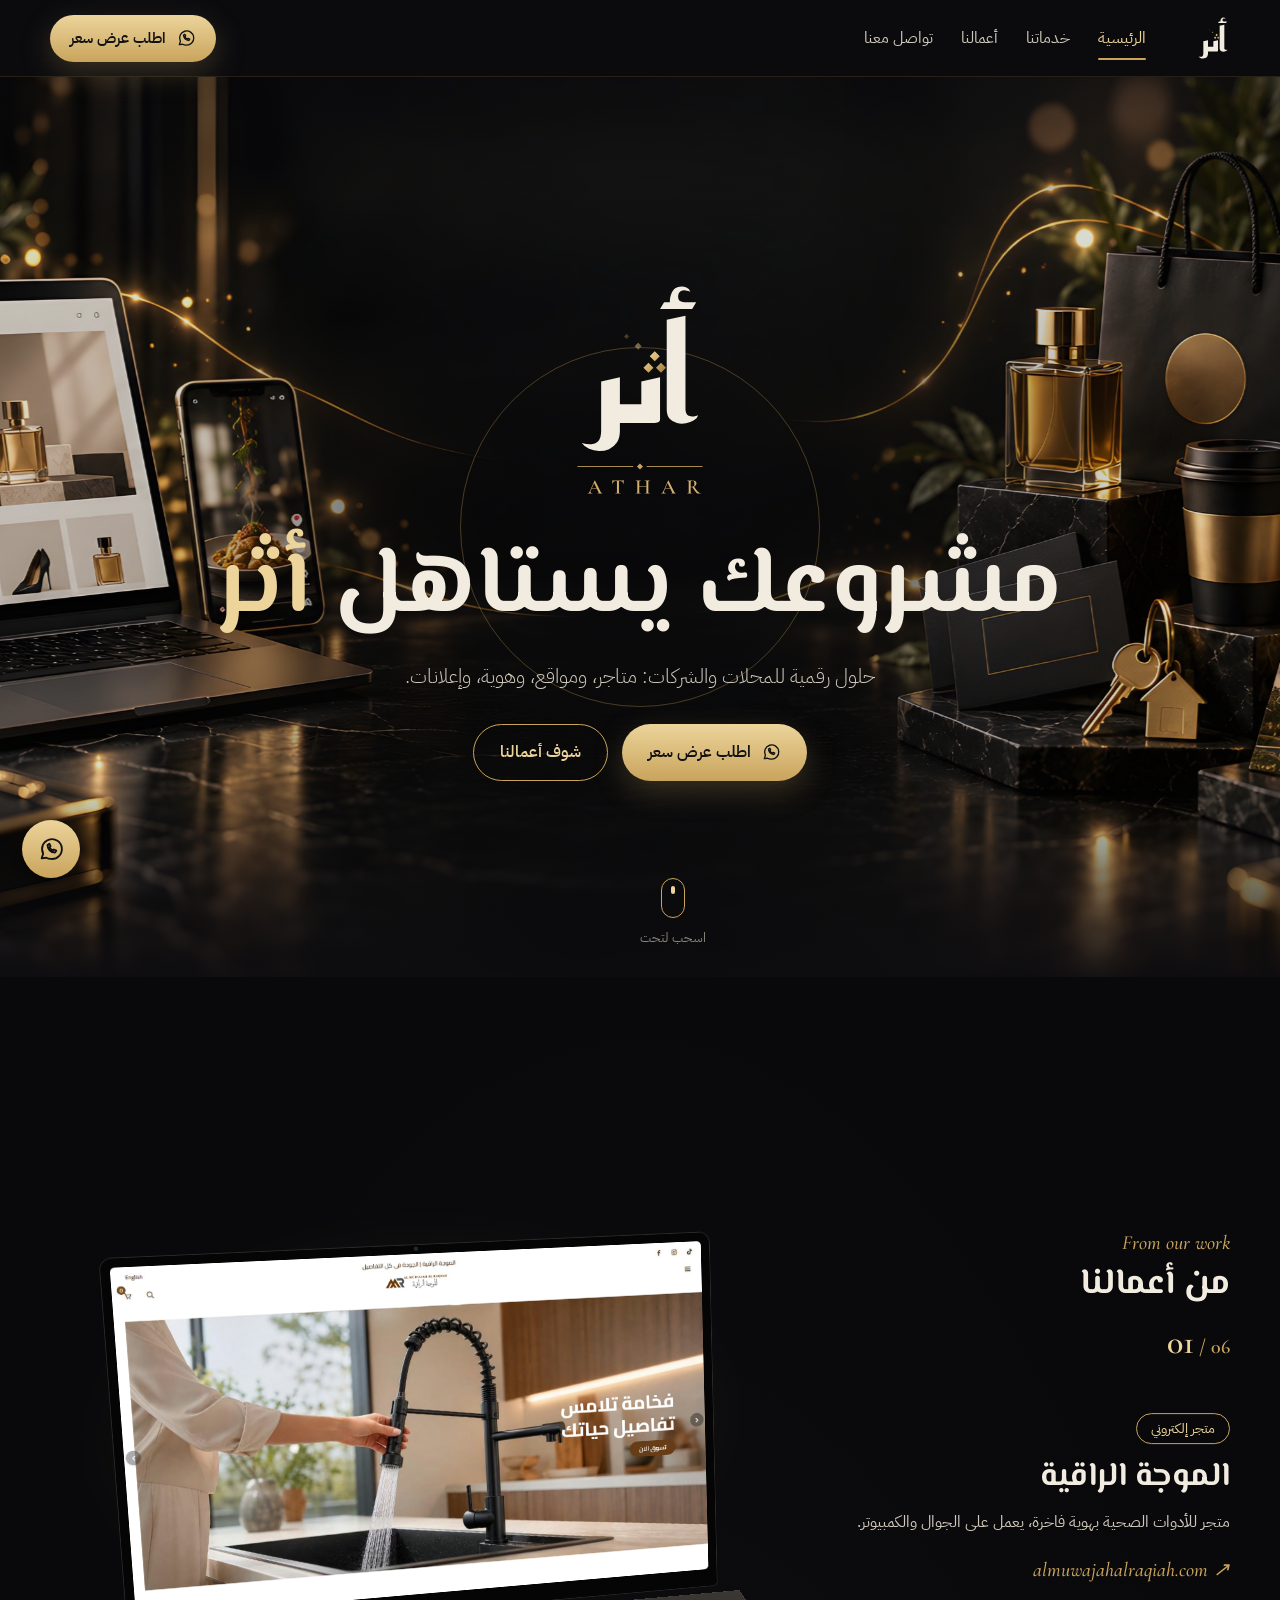
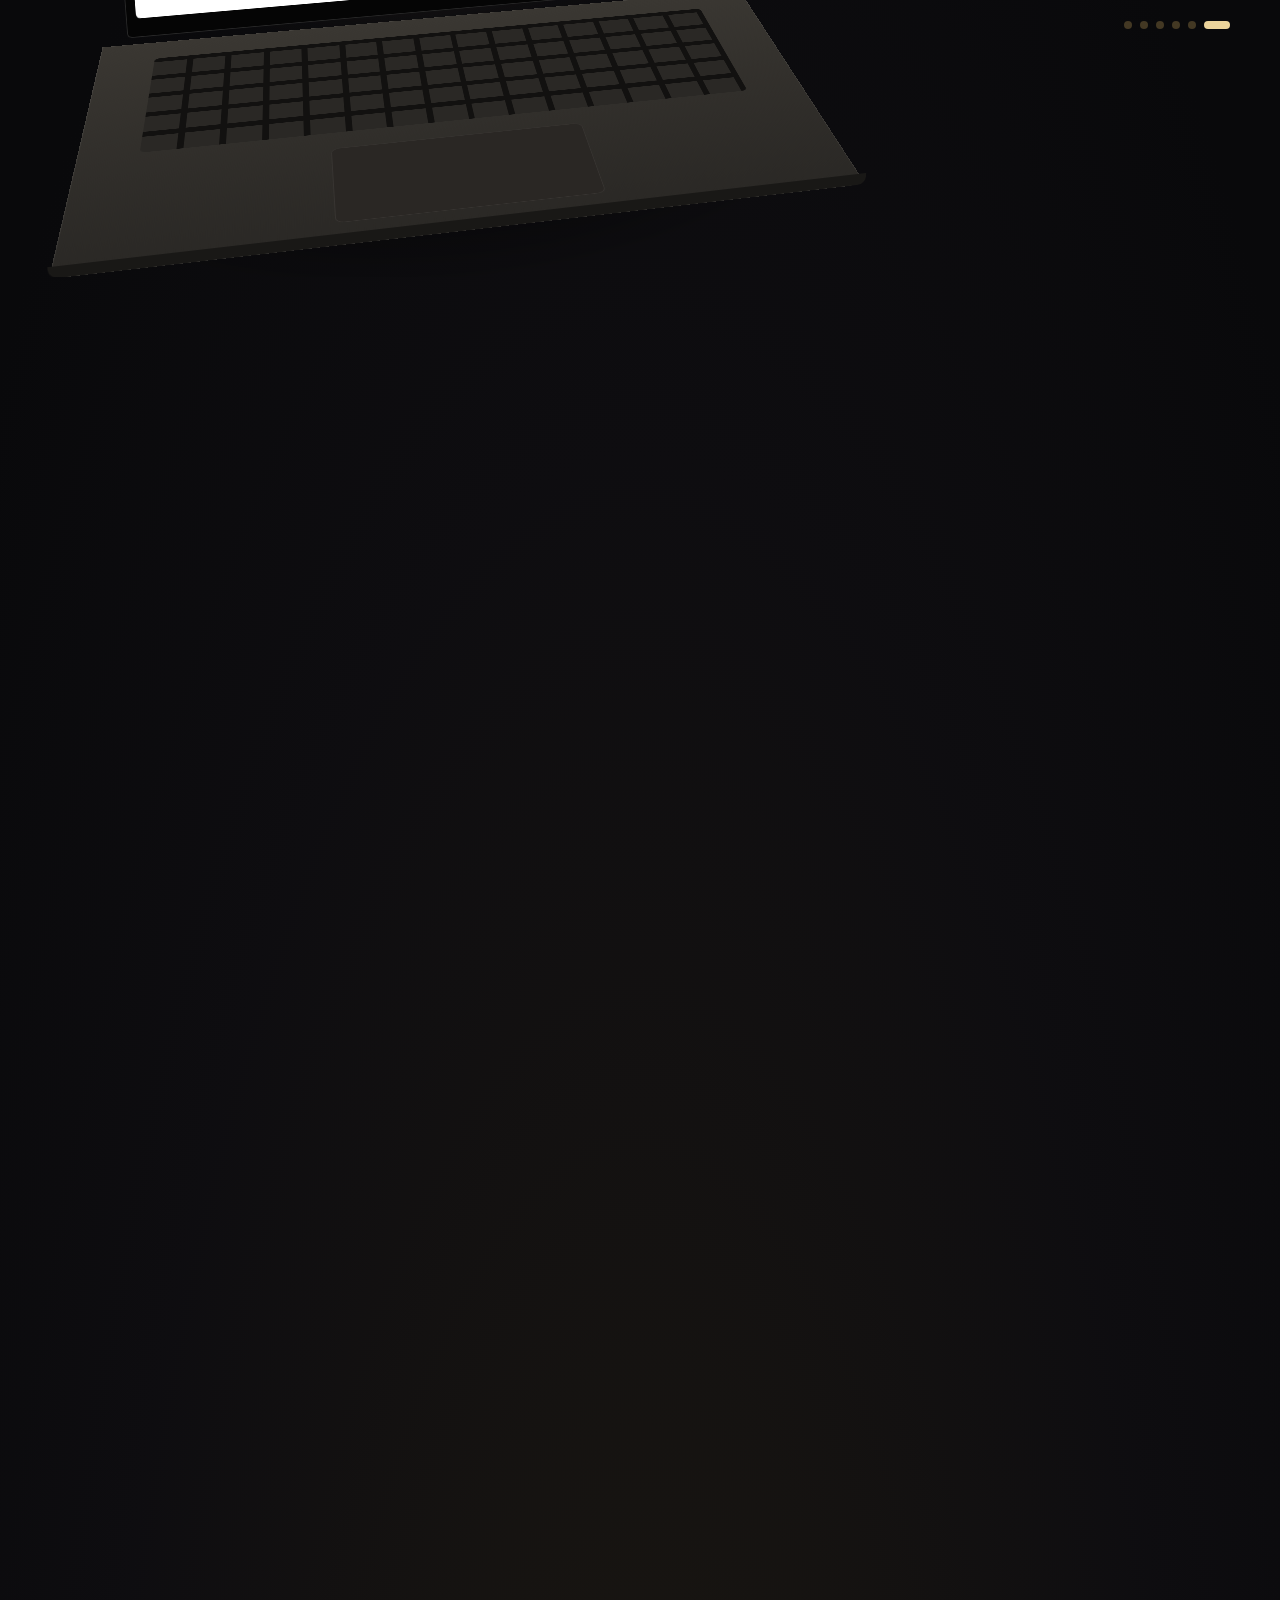
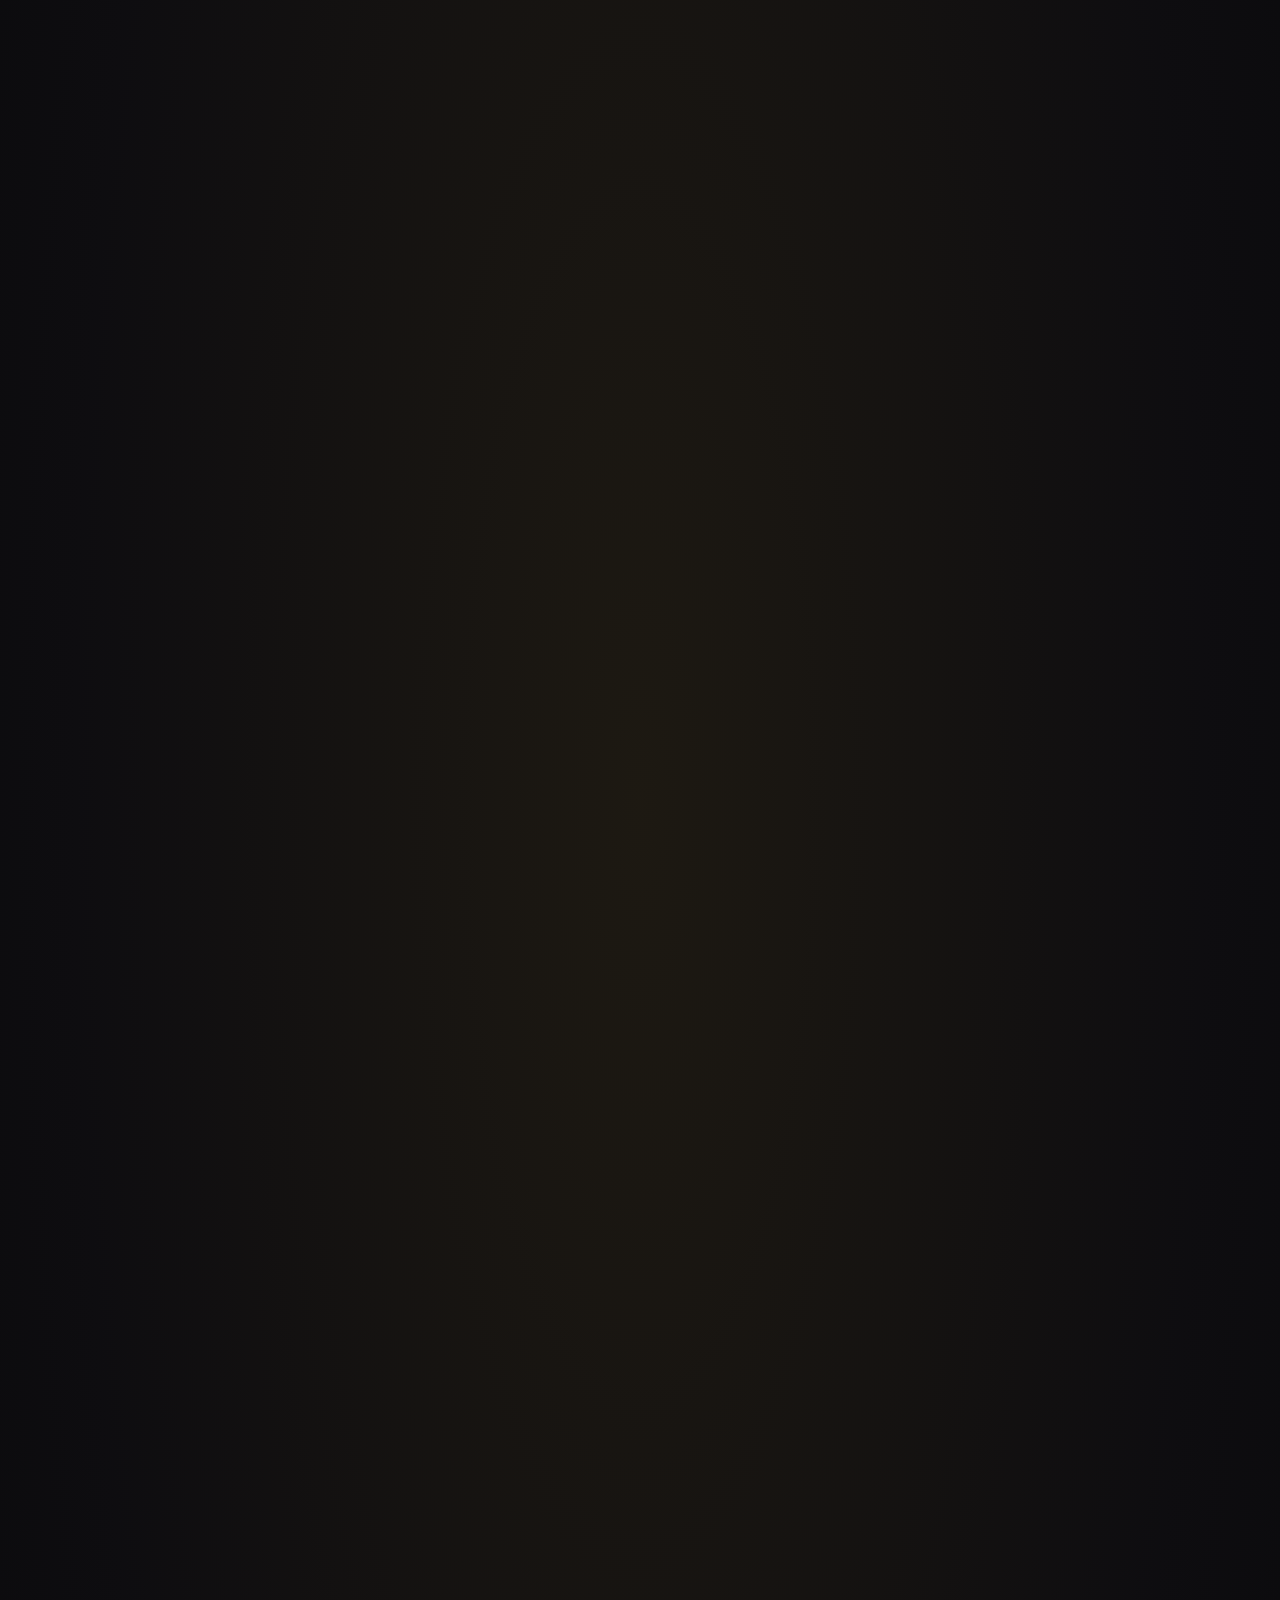
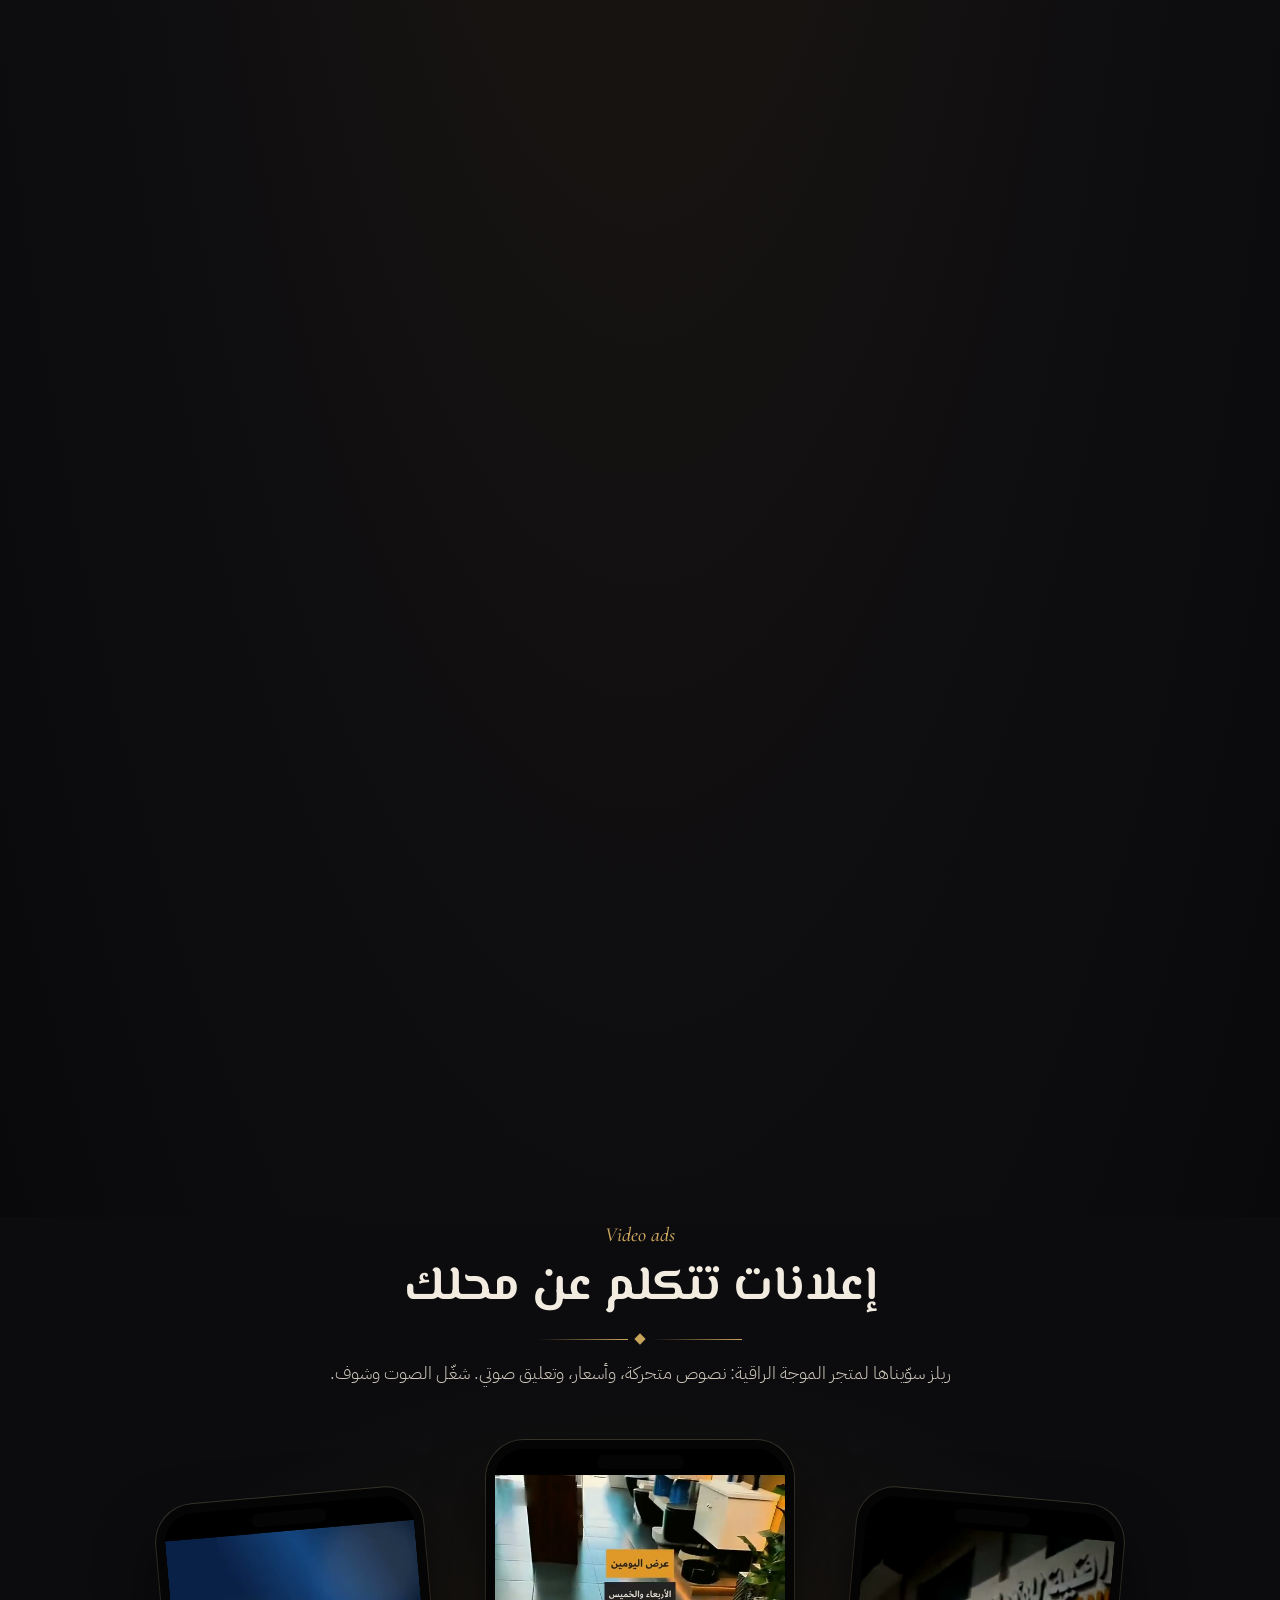
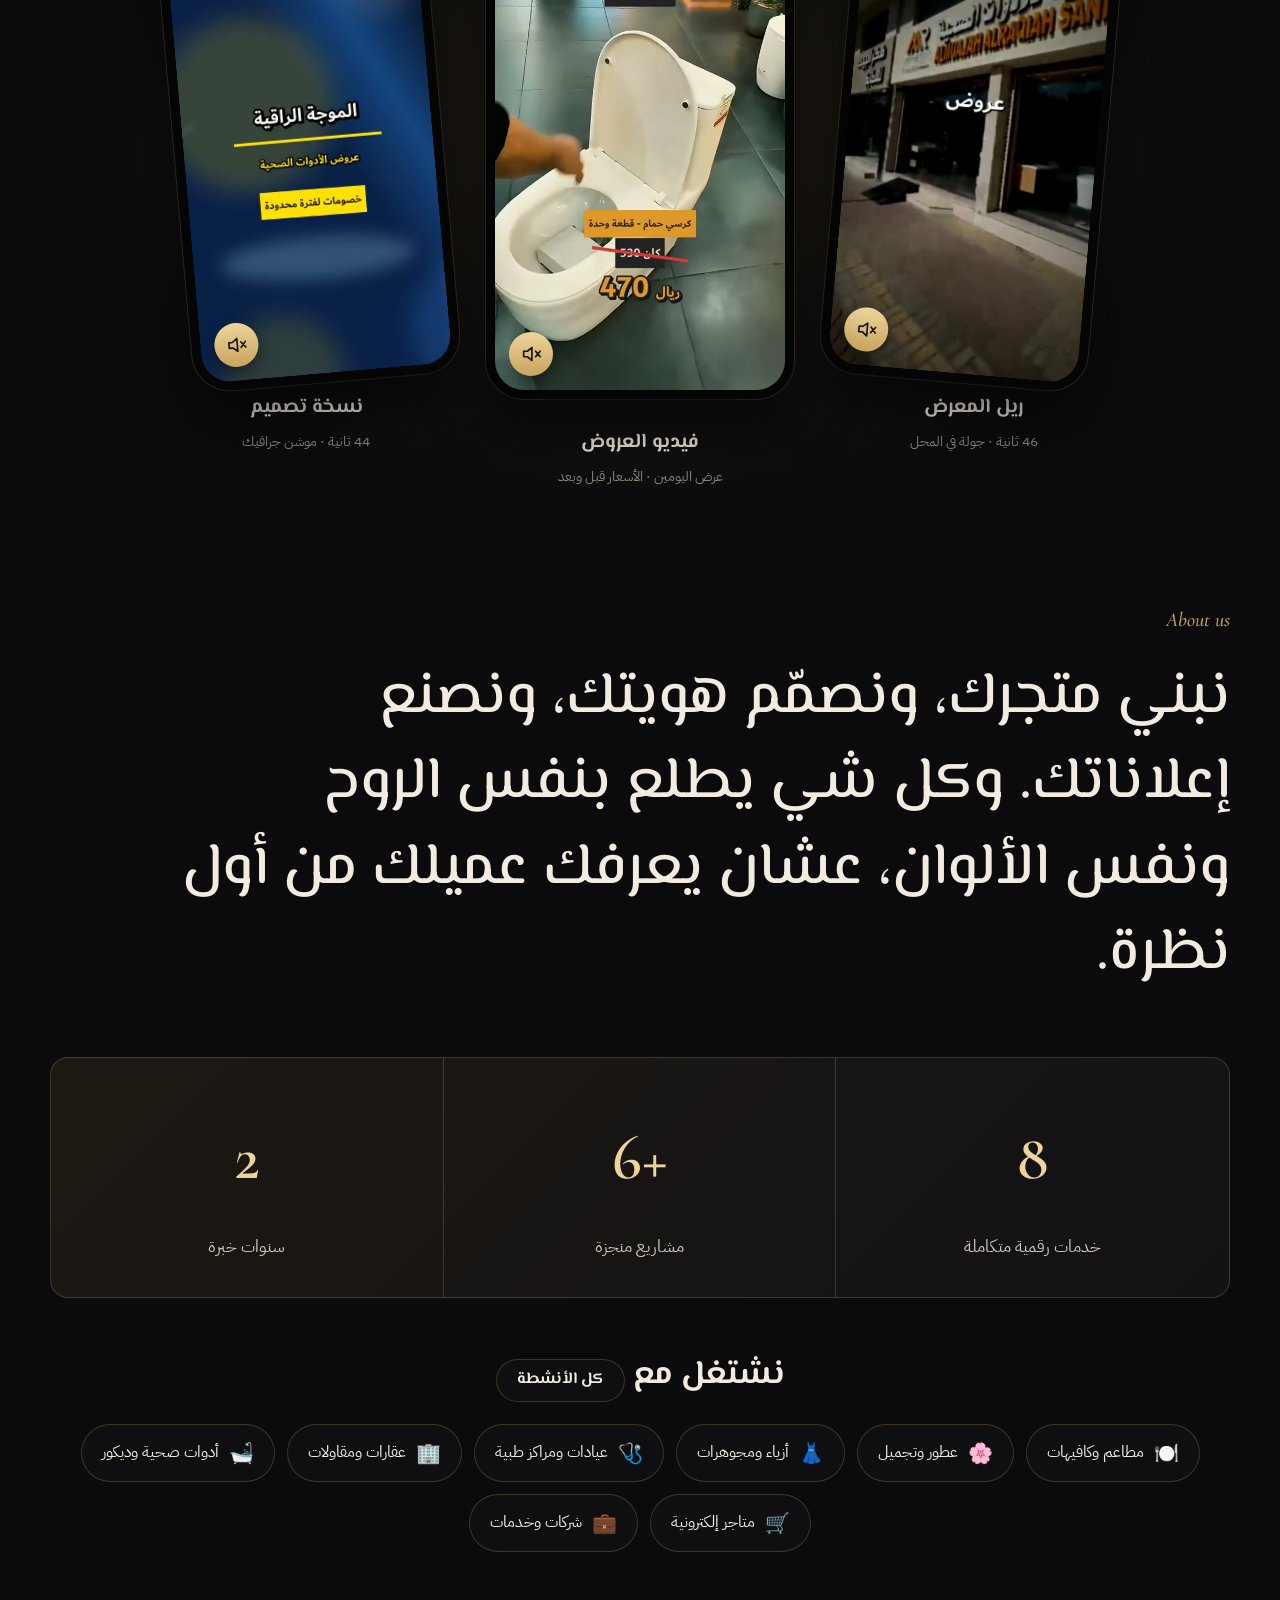
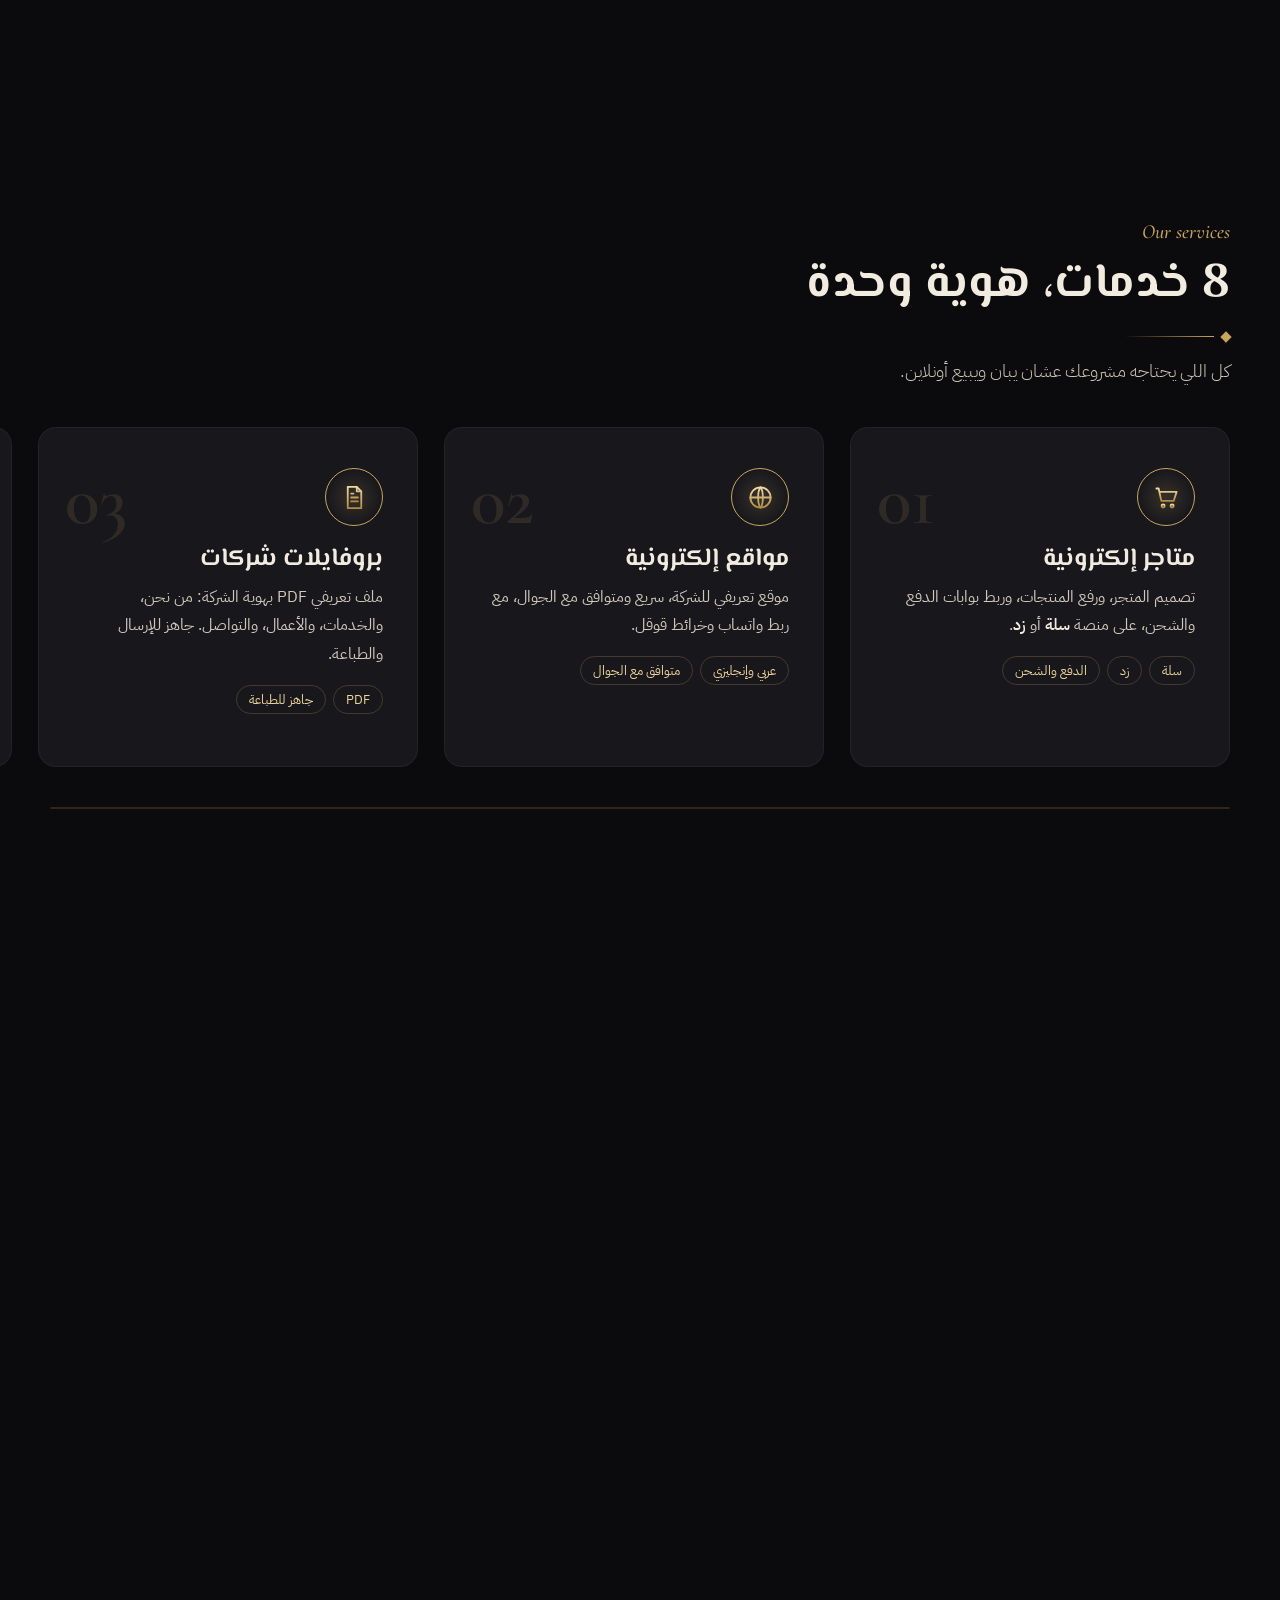
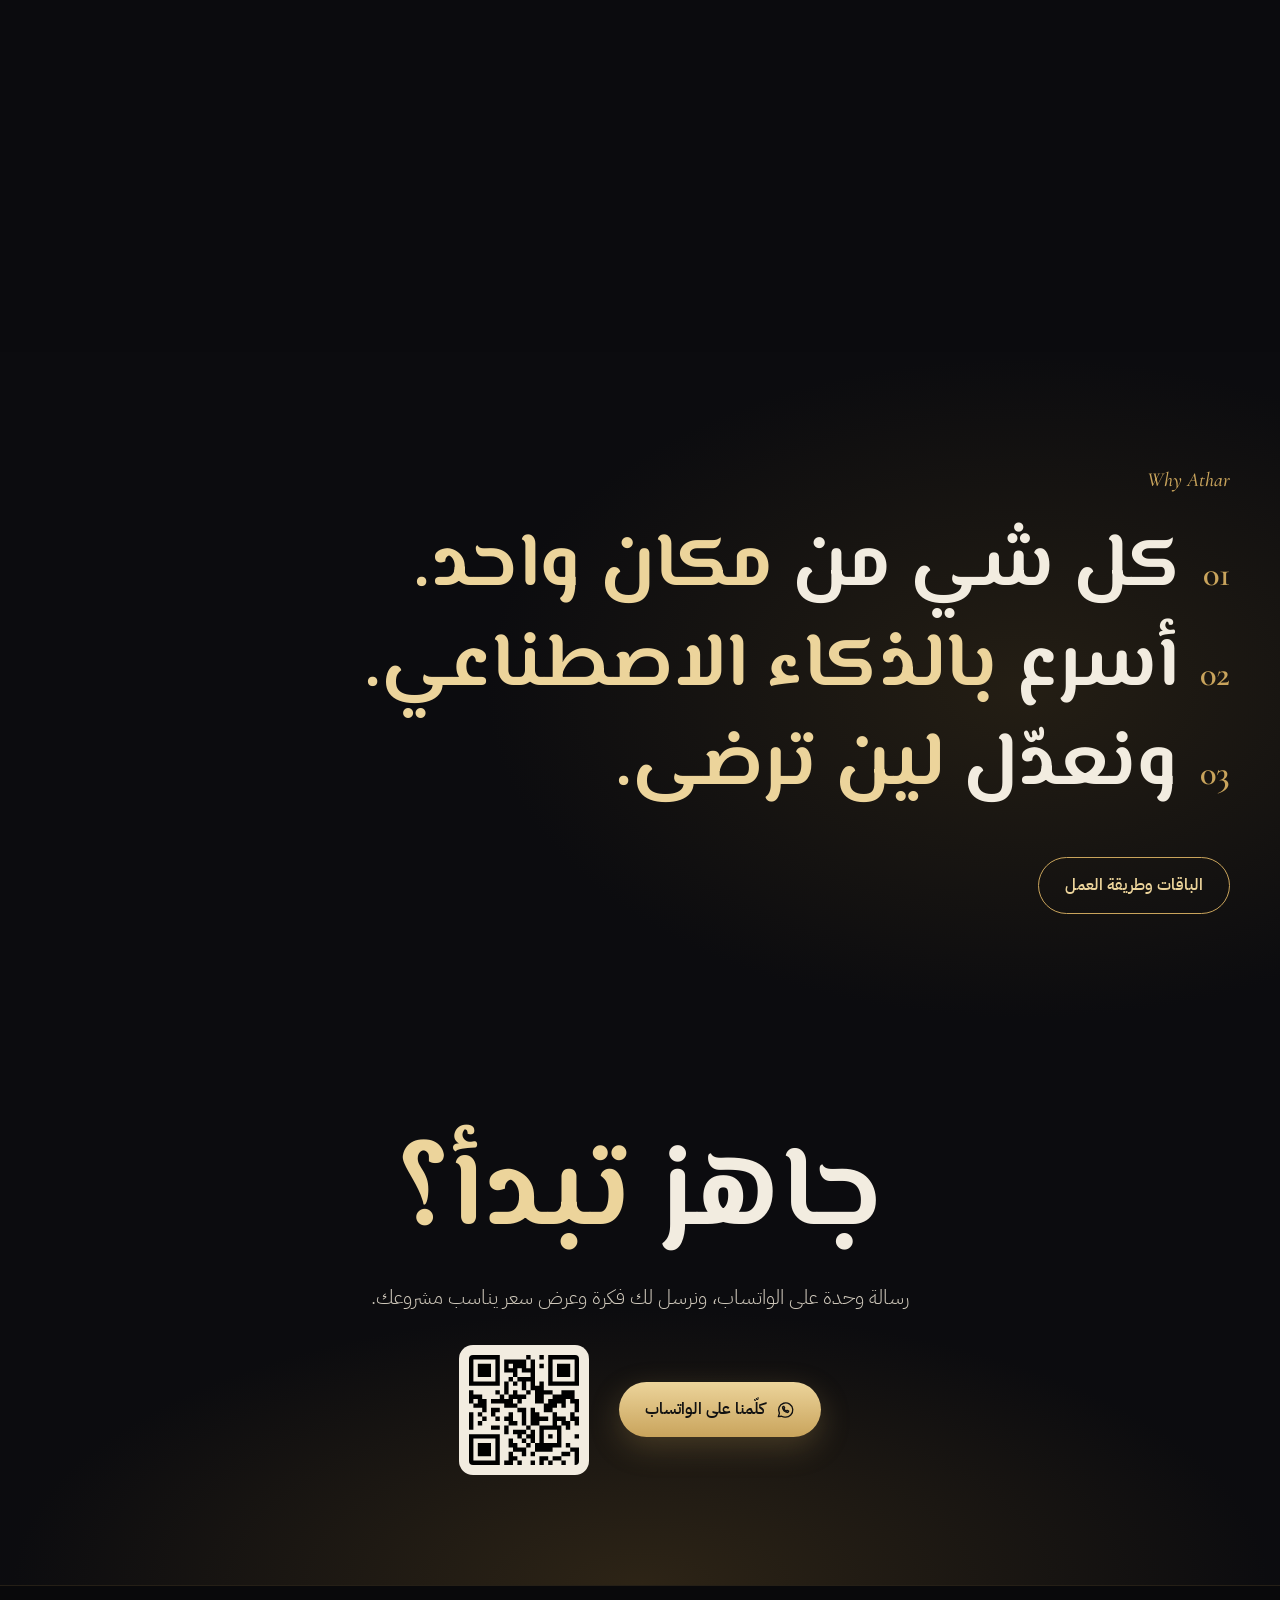
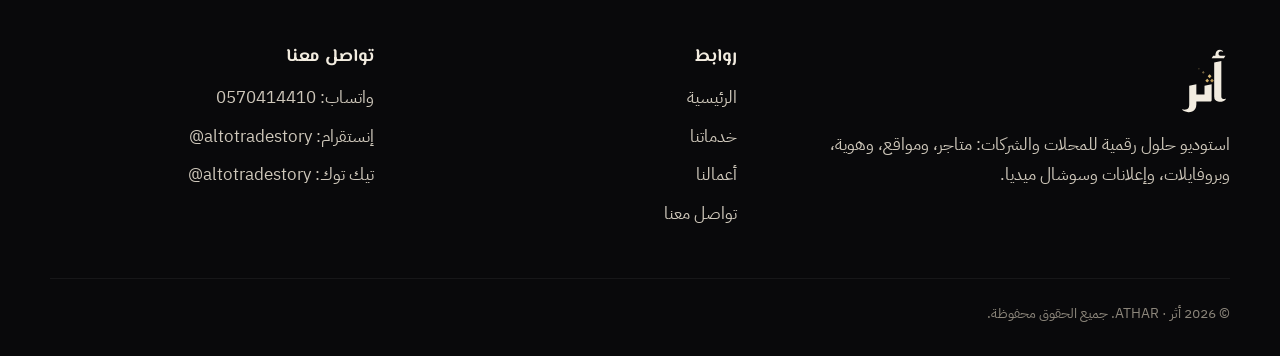
==== index.html @ 55452f3d "Own AI background for every page, multi-industry hero, 'we work with every business' section Co-Auth" ====
<!doctype html>
<html lang="ar" dir="rtl">
<head>
<meta charset="utf-8">
<meta name="viewport" content="width=device-width, initial-scale=1">
<title>أثر · حلول رقمية للمحلات والشركات</title>
<meta name="description" content="متاجر إلكترونية على سلة وزد، ومواقع، وهوية وبروفايلات، وإعلانات وسوشال ميديا. مشروعك يستاهل أثر.">
<meta property="og:title" content="أثر · حلول رقمية للمحلات والشركات">
<meta property="og:description" content="متاجر إلكترونية على سلة وزد، ومواقع، وهوية وبروفايلات، وإعلانات وسوشال ميديا. مشروعك يستاهل أثر.">
<meta property="og:image" content="img/brand/athar-icon.png">
<link rel="icon" href="img/brand/athar-icon.png">
<link rel="stylesheet" href="style.css?v=8">
<link rel="stylesheet" href="home.css?v=8">
</head>
<body class="home">
<svg class="defs" aria-hidden="true"><defs><linearGradient id="g" x1="0" y1="0" x2="0" y2="1"><stop offset="0" stop-color="#f0dba6"/><stop offset="1" stop-color="#b08c45"/></linearGradient></defs></svg>
<header class="top" id="top">
  <div class="wrap">
    <a class="brand" href="index.html" aria-label="أثر"><img src="img/brand/athar-mark-gold.svg" alt="أثر"></a>
    <nav class="nav"><a href="index.html" class="on">الرئيسية</a><a href="services.html">خدماتنا</a><a href="work.html">أعمالنا</a><a href="contact.html">تواصل معنا</a></nav>
    <a class="btn btn-gold" href="https://wa.me/966570414410" target="_blank" rel="noopener"><svg class="" viewBox="0 0 24 24" fill="none" stroke="#111" stroke-width="1.6" stroke-linecap="round" stroke-linejoin="round"><path d="M4 20l1.3-4A8.5 8.5 0 1112 20.5a8.4 8.4 0 01-4.1-1z"/><path d="M9 8.5c0 3.5 2.6 6.5 6.5 6.5l1-1.6-2-1-1 .8c-1.2-.5-2.2-1.5-2.7-2.7l.8-1-1-2z"/></svg>اطلب عرض سعر</a>
    <button class="burger" aria-label="القائمة" onclick="document.getElementById('top').classList.toggle('open')">
      <svg viewBox="0 0 24 24" fill="none" stroke="currentColor" stroke-width="2" stroke-linecap="round"><path d="M4 7h16M4 12h16M4 17h16"/></svg></button>
  </div>
</header>
<main>

<div class="progress" id="progress"></div>

<section class="slide intro">
  <div class="bgimg" role="img" aria-label="متجر إلكتروني، وإعلان على الجوال، وهوية بصرية، وبروفايل، وتصوير"></div>
  <div class="rings"><i></i><i></i><i></i></div>
  <div class="wrap">
    <img class="logo" src="img/brand/athar-logo-gold.svg" alt="أثر · ATHAR">
    <h1><span class="w" style="animation-delay:0.90s">مشروعك</span> <span class="w" style="animation-delay:1.02s">يستاهل</span> <span class="w gold" style="animation-delay:1.35s">أثر</span></h1>
    <p>حلول رقمية للمحلات والشركات: متاجر، ومواقع، وهوية، وإعلانات.</p>
    <div class="cta"><a class="btn btn-gold" href="https://wa.me/966570414410" target="_blank" rel="noopener"><svg class="" viewBox="0 0 24 24" fill="none" stroke="#111" stroke-width="1.6" stroke-linecap="round" stroke-linejoin="round"><path d="M4 20l1.3-4A8.5 8.5 0 1112 20.5a8.4 8.4 0 01-4.1-1z"/><path d="M9 8.5c0 3.5 2.6 6.5 6.5 6.5l1-1.6-2-1-1 .8c-1.2-.5-2.2-1.5-2.7-2.7l.8-1-1-2z"/></svg>اطلب عرض سعر</a>
      <a class="btn btn-line" href="#l3">شوف أعمالنا</a></div>
  </div>
  <div class="scroll-hint"><i></i>اسحب لتحت</div>
</section>

<section class="l3" id="l3" style="height:560vh">
  <div class="pin">
    <div class="stage3">
      <div class="rig">
        <div class="shadow3"></div>
        <div class="base3"><div class="keys"></div><div class="pad"></div><div class="lip"></div></div>
        <div class="lid">
          <div class="glow3"></div>
          <div class="face front"><div class="glass">
            <div class="os">
              <img class="os-site" src="img/athar_site.jpg" alt="موقع أثر">
              <div class="os-scan"></div>
            </div>
            <div class="shot"><img src="img/d_mawja.jpg" alt=""></div><div class="shot"><img src="img/d_goldenhouse.jpg" alt=""></div><div class="shot"><img src="img/d_goldenhome.jpg?v=8" alt=""></div><div class="shot"><img src="img/d_norsin.jpg?v=8" alt=""></div><div class="shot"><div class="scr pdfv"><div class="pdfbar"><span></span>NORSIN_Profile.pdf</div><img src="img/norsin_p0.jpg" alt=""></div></div><div class="shot"><div class="scr ig"><div class="ig-top"><b>Instagram</b><i></i></div><div class="ig-prof"><div class="ig-av"><span>أثر</span></div><div class="ig-info"><b>your.brand</b><span>128 منشور · ‎18.5K متابع</span></div></div><div class="ig-grid"><img src="img/social/post1.jpg" alt=""><img src="img/social/post2.jpg" alt=""><img src="img/social/post3.jpg" alt=""><img src="img/social/post4.jpg" alt=""><img src="img/social/post5.jpg" alt=""><img src="img/social/post6.jpg" alt=""></div></div></div>
          </div><span class="cam"></span></div>
          <div class="face back"><img src="img/brand/athar-mark-gold.svg" alt=""></div>
        </div>
      </div>
    </div>
    <div class="caps">
      <div class="cap3"><h2>كل مشروع يبدأ <span class="gold">بشاشة</span></h2><p>اسحب، وخلنا نفتح لك شغلنا.</p></div>
      <div class="cap3"><h2>متاجر، ومواقع، <span class="gold">وهوية</span></h2><p>مصمّمة عشان تبيع، وتشتغل على الجوال والكمبيوتر.</p></div>
    </div>
    <div class="side">
      <div class="side-head"><span class="lab">From our work</span><h2>من أعمالنا</h2><div class="count"><b id="sn">01</b> / 06</div></div>
      <div class="texts"><div class="t"><span class="pk">متجر إلكتروني</span><h3>الموجة الراقية</h3><p>متجر للأدوات الصحية بهوية فاخرة، يعمل على الجوال والكمبيوتر.</p><a class="purl" href="https://almuwajahalraqiah.com/" target="_blank" rel="noopener">almuwajahalraqiah.com ↗</a></div><div class="t"><span class="pk">متجر إلكتروني</span><h3>البيت الذهبي</h3><p>خلاطات ومغاسل وأدوات صحية من أشهر الماركات، مع الدفع بالتقسيط.</p><a class="purl" href="https://goldenhouseco.com/" target="_blank" rel="noopener">goldenhouseco.com ↗</a></div><div class="t"><span class="pk">متجر إلكتروني</span><h3>جولدن هوم</h3><p>متجر للسخانات والأدوات الصحية، مع أقسام وماركات واضحة.</p><a class="purl" href="https://goldenhomeco.com/ar" target="_blank" rel="noopener">goldenhomeco.com ↗</a></div><div class="t"><span class="pk">موقع إلكتروني</span><h3>نورسين</h3><p>موقع تعريفي للشركة بهوية فاخرة، بالعربي والإنجليزي.</p><a class="purl" href="https://norsin.sa" target="_blank" rel="noopener">norsin.sa ↗</a></div><div class="t"><span class="pk">بروفايل شركة</span><h3>بروفايل نورسين</h3><p>بروفايل من 11 صفحة: من نحن، والرؤية، والعلامات التجارية، والهيكل التنظيمي.</p></div><div class="t"><span class="pk">سوشال ميديا</span><h3>إعلانات وريلز</h3><p>ريلز إعلانية لتيك توك وإنستقرام وسناب، بهوية المتجر وأسعار وعروض واضحة.</p></div></div>
      <div class="pdots"><i></i><i></i><i></i><i></i><i></i><i></i></div>
    </div>
  </div>
</section>

<section class="vids" id="videos"><div class="wrap">
  <div class="hd center rv"><span class="lab">Video ads</span><h2>إعلانات تتكلم عن محلك</h2><div class="rule"><i></i><em></em><i></i></div><p>ريلز سوّيناها لمتجر الموجة الراقية: نصوص متحركة، وأسعار، وتعليق صوتي. شغّل الصوت وشوف.</p></div>
  <div class="reels"><figure class="reelph rv"><div class="vphone"><video src="video/reel2.mp4" poster="video/reel2.jpg?v=8" muted loop playsinline preload="none"></video><button class="snd" aria-label="شغّل الصوت"><svg viewBox="0 0 24 24" fill="none" stroke="currentColor" stroke-width="1.8" stroke-linecap="round" stroke-linejoin="round"><path d="M4 9v6h4l5 4V5L8 9z"/><path class="on" d="M16 9a4 4 0 010 6M18.5 6.5a8 8 0 010 11"/><path class="off" d="M17 9l5 6M22 9l-5 6"/></svg></button></div><figcaption><b>ريل المعرض</b><span>46 ثانية · جولة في المحل</span></figcaption></figure><figure class="reelph rv"><div class="vphone"><video src="video/reel1.mp4" poster="video/reel1.jpg?v=8" muted loop playsinline preload="none"></video><button class="snd" aria-label="شغّل الصوت"><svg viewBox="0 0 24 24" fill="none" stroke="currentColor" stroke-width="1.8" stroke-linecap="round" stroke-linejoin="round"><path d="M4 9v6h4l5 4V5L8 9z"/><path class="on" d="M16 9a4 4 0 010 6M18.5 6.5a8 8 0 010 11"/><path class="off" d="M17 9l5 6M22 9l-5 6"/></svg></button></div><figcaption><b>فيديو العروض</b><span>عرض اليومين · الأسعار قبل وبعد</span></figcaption></figure><figure class="reelph rv"><div class="vphone"><video src="video/reel3.mp4" poster="video/reel3.jpg?v=8" muted loop playsinline preload="none"></video><button class="snd" aria-label="شغّل الصوت"><svg viewBox="0 0 24 24" fill="none" stroke="currentColor" stroke-width="1.8" stroke-linecap="round" stroke-linejoin="round"><path d="M4 9v6h4l5 4V5L8 9z"/><path class="on" d="M16 9a4 4 0 010 6M18.5 6.5a8 8 0 010 11"/><path class="off" d="M17 9l5 6M22 9l-5 6"/></svg></button></div><figcaption><b>نسخة تصميم</b><span>44 ثانية · موشن جرافيك</span></figcaption></figure></div>
</div></section>

<section class="slide manifesto" id="manifesto"><div class="wrap">
  <span class="lab">About us</span>
  <p class="text"><span class="">نبني</span> <span class="g">متجرك،</span> <span class="">ونصمّم</span> <span class="g">هويتك،</span> <span class="">ونصنع</span> <span class="g">إعلاناتك.</span> <span class="">وكل</span> <span class="">شي</span> <span class="">يطلع</span> <span class="">بنفس</span> <span class="">الروح</span> <span class="">ونفس</span> <span class="">الألوان،</span> <span class="">عشان</span> <span class="">يعرفك</span> <span class="">عميلك</span> <span class="">من</span> <span class="">أول</span> <span class="g">نظرة.</span></p>
  <div class="stats rv"><div><div class="v">8</div><span>خدمات رقمية متكاملة</span></div>
    <div><div class="v">+6</div><span>مشاريع منجزة</span></div><div><div class="v">2</div><span>سنوات خبرة</span></div></div>
  <div class="inds rv"><h3>نشتغل مع <span class="gold">كل الأنشطة</span></h3>
    <div><span><i>🍽️</i>مطاعم وكافيهات</span><span><i>🌸</i>عطور وتجميل</span><span><i>👗</i>أزياء ومجوهرات</span><span><i>🩺</i>عيادات ومراكز طبية</span><span><i>🏢</i>عقارات ومقاولات</span><span><i>🛁</i>أدوات صحية وديكور</span><span><i>🛒</i>متاجر إلكترونية</span><span><i>💼</i>شركات وخدمات</span></div></div>
</div></section>

<section class="hs" id="services" style="height:210vh">
  <div class="pin">
    <div class="wrap"><div class="hd rv"><span class="lab">Our services</span><h2>8 خدمات، هوية وحدة</h2><div class="rule"><em></em><i></i></div><p>كل اللي يحتاجه مشروعك عشان يبان ويبيع أونلاين.</p></div></div>
    <div class="track2"><a class="svc rv" href="services.html"><span class="num">01</span><div class="ic"><svg class="" viewBox="0 0 24 24" fill="none" stroke="url(#g)" stroke-width="1.6" stroke-linecap="round" stroke-linejoin="round"><path d="M3 4h2l2.4 11h11L21 7H6.2"/><circle cx="9" cy="19.5" r="1.4"/><circle cx="17" cy="19.5" r="1.4"/></svg></div><h3>متاجر إلكترونية</h3><p>تصميم المتجر، ورفع المنتجات، وربط بوابات الدفع والشحن، على منصة <b>سلة</b> أو <b>زد</b>.</p><div class="tags"><span>سلة</span><span>زد</span><span>الدفع والشحن</span></div></a><a class="svc rv" href="services.html"><span class="num">02</span><div class="ic"><svg class="" viewBox="0 0 24 24" fill="none" stroke="url(#g)" stroke-width="1.6" stroke-linecap="round" stroke-linejoin="round"><circle cx="12" cy="12" r="9"/><path d="M3 12h18M12 3c2.8 3 2.8 15 0 18M12 3c-2.8 3-2.8 15 0 18"/></svg></div><h3>مواقع إلكترونية</h3><p>موقع تعريفي للشركة، سريع ومتوافق مع الجوال، مع ربط واتساب وخرائط قوقل.</p><div class="tags"><span>عربي وإنجليزي</span><span>متوافق مع الجوال</span></div></a><a class="svc rv" href="services.html"><span class="num">03</span><div class="ic"><svg class="" viewBox="0 0 24 24" fill="none" stroke="url(#g)" stroke-width="1.6" stroke-linecap="round" stroke-linejoin="round"><path d="M6 2.5h8l4 4v15H6z"/><path d="M14 2.5v4h4M9 12h6M9 15.5h6M9 8.5h2"/></svg></div><h3>بروفايلات شركات</h3><p>ملف تعريفي PDF بهوية الشركة: من نحن، والخدمات، والأعمال، والتواصل. جاهز للإرسال والطباعة.</p><div class="tags"><span>PDF</span><span>جاهز للطباعة</span></div></a><a class="svc rv" href="services.html"><span class="num">04</span><div class="ic"><svg class="" viewBox="0 0 24 24" fill="none" stroke="url(#g)" stroke-width="1.6" stroke-linecap="round" stroke-linejoin="round"><path d="M12 3l6 7-6 11-6-11z"/><path d="M12 3v8"/><circle cx="12" cy="12.5" r="1.5"/></svg></div><h3>هوية بصرية وشعار</h3><p>تصميم الشعار، واختيار الألوان والخطوط، ودليل استخدام بسيط عشان كل شغلك يطلع بنفس الشكل.</p><div class="tags"><span>شعار</span><span>ألوان وخطوط</span><span>دليل الهوية</span></div></a><a class="svc rv" href="services.html"><span class="num">05</span><div class="ic"><svg class="" viewBox="0 0 24 24" fill="none" stroke="url(#g)" stroke-width="1.6" stroke-linecap="round" stroke-linejoin="round"><rect x="5" y="2.5" width="14" height="19" rx="2.5"/><path d="M10.5 9.5v5l4-2.5z"/></svg></div><h3>إعلانات فيديو</h3><p>ريلز لتيك توك وإنستقرام وسناب: بطاقات أسعار، ونصوص متحركة، وتعليق صوتي، وهوية المحل.</p><div class="tags"><span>تيك توك</span><span>إنستقرام</span><span>سناب</span><span>رفع الجودة بالذكاء الاصطناعي</span></div></a><a class="svc rv" href="services.html"><span class="num">06</span><div class="ic"><svg class="" viewBox="0 0 24 24" fill="none" stroke="url(#g)" stroke-width="1.6" stroke-linecap="round" stroke-linejoin="round"><rect x="3" y="4.5" width="18" height="16" rx="2.5"/><path d="M3 9h18M8 2.5v4M16 2.5v4M7.5 13h3M13.5 13h3M7.5 16.5h3"/></svg></div><h3>إدارة السوشال ميديا</h3><p>خطة محتوى شهرية، وتصميم ونشر المنشورات والريلز، ومتابعة الحسابات والرد على العملاء.</p><div class="tags"><span>خطة شهرية</span><span>تصميم ونشر</span><span>متابعة</span></div></a><a class="svc rv" href="services.html"><span class="num">07</span><div class="ic"><svg class="" viewBox="0 0 24 24" fill="none" stroke="url(#g)" stroke-width="1.6" stroke-linecap="round" stroke-linejoin="round"><circle cx="12" cy="12" r="9"/><circle cx="12" cy="12" r="5"/><path d="M12 12l7-7M16 5h3v3"/></svg></div><h3>إعلانات ممولة</h3><p>إطلاق وإدارة الحملات المدفوعة على سناب وتيك توك وإنستقرام، واستهداف العملاء في منطقتك.</p><div class="tags"><span>سناب</span><span>تيك توك</span><span>إنستقرام</span></div></a><a class="svc rv" href="services.html"><span class="num">08</span><div class="ic"><svg class="" viewBox="0 0 24 24" fill="none" stroke="url(#g)" stroke-width="1.6" stroke-linecap="round" stroke-linejoin="round"><path d="M3 8h4l2-3h6l2 3h4v12H3z"/><circle cx="12" cy="13.5" r="3.8"/></svg></div><h3>تصوير منتجات</h3><p>تصوير المنتجات والمحل للمتجر والإعلانات، بإضاءة وخلفيات تبيّن جودة منتجك.</p><div class="tags"><span>منتجات</span><span>المحل</span><span>تحسين بالذكاء الاصطناعي</span></div></a></div>
    <div class="bar"><i id="hsbar"></i></div>
  </div>
</section>

<section class="slide why" id="why"><div class="wrap">
  <span class="lab">Why Athar</span>
  <div class="lines">
    <div class="line"><em>01</em><span>كل شي من <span class="gold">مكان واحد.</span></span></div>
    <div class="line"><em>02</em><span>أسرع <span class="gold">بالذكاء الاصطناعي.</span></span></div>
    <div class="line"><em>03</em><span>ونعدّل <span class="gold">لين ترضى.</span></span></div>
  </div>
  <div class="after"><a class="btn btn-line" href="services.html">الباقات وطريقة العمل</a></div>
</div></section>

<section class="slide final"><div class="wrap">
  <h2 class="rv zoom">جاهز <span class="gold">تبدأ؟</span></h2>
  <p class="rv">رسالة وحدة على الواتساب، ونرسل لك فكرة وعرض سعر يناسب مشروعك.</p>
  <div class="row rv"><a class="btn btn-gold" href="https://wa.me/966570414410" target="_blank" rel="noopener"><svg class="" viewBox="0 0 24 24" fill="none" stroke="#111" stroke-width="1.6" stroke-linecap="round" stroke-linejoin="round"><path d="M4 20l1.3-4A8.5 8.5 0 1112 20.5a8.4 8.4 0 01-4.1-1z"/><path d="M9 8.5c0 3.5 2.6 6.5 6.5 6.5l1-1.6-2-1-1 .8c-1.2-.5-2.2-1.5-2.7-2.7l.8-1-1-2z"/></svg>كلّمنا على الواتساب</a>
    <img class="qr" src="img/qr_wa.svg" alt="كود واتساب"></div>
</div></section>
<script src="home.js?v=8"></script>
<script src="laptop3d.js?v=8"></script>

</main>
<footer>
  <div class="wrap">
    <div class="fgrid">
      <div><img class="flogo" src="img/brand/athar-mark-gold.svg" alt="أثر">
        <p>استوديو حلول رقمية للمحلات والشركات: متاجر، ومواقع، وهوية، وبروفايلات، وإعلانات وسوشال ميديا.</p></div>
      <div><h4>روابط</h4><ul><li><a href="index.html">الرئيسية</a></li><li><a href="services.html">خدماتنا</a></li><li><a href="work.html">أعمالنا</a></li><li><a href="contact.html">تواصل معنا</a></li></ul></div>
      <div><h4>تواصل معنا</h4><ul>
        <li><a href="https://wa.me/966570414410" target="_blank" rel="noopener">واتساب: <span class="ltr">0570414410</span></a></li>
        <li><a href="https://instagram.com/altotradestory" target="_blank" rel="noopener">إنستقرام: <span class="ltr">@altotradestory</span></a></li>
        <li><a href="https://www.tiktok.com/@altotradestory" target="_blank" rel="noopener">تيك توك: <span class="ltr">@altotradestory</span></a></li></ul></div>
    </div>
    <div class="copy"><span>© 2026 أثر · ATHAR. جميع الحقوق محفوظة.</span></div>
  </div>
</footer>
<a class="wa" href="https://wa.me/966570414410" target="_blank" rel="noopener" aria-label="واتساب"><svg class="" viewBox="0 0 24 24" fill="none" stroke="#111" stroke-width="1.6" stroke-linecap="round" stroke-linejoin="round"><path d="M4 20l1.3-4A8.5 8.5 0 1112 20.5a8.4 8.4 0 01-4.1-1z"/><path d="M9 8.5c0 3.5 2.6 6.5 6.5 6.5l1-1.6-2-1-1 .8c-1.2-.5-2.2-1.5-2.7-2.7l.8-1-1-2z"/></svg></a>
<script src="site.js?v=8"></script>
</body>
</html>
---- style.css ----
@import url("fonts/fonts.css");

:root {
  --bg: #0c0c0f; --bg2: #111114; --card: #17171c; --card2: #1f1f25;
  --gold: #c9a45c; --gold2: #ecd49b; --gold3: #8a6d33;
  --ivory: #f2ece0; --text: #cfc8bb; --muted: #8c867b; --line: rgba(201,164,92,.25);
  --head: "El Messiri", "Dubai", "Segoe UI", sans-serif;
  --body: "IBM Plex Sans Arabic", "Dubai", "Segoe UI", sans-serif;
  --lat: "Cormorant Garamond", Georgia, serif;
  --max: 1180px;
}
* { box-sizing: border-box; margin: 0; padding: 0; }
html { scroll-behavior: smooth; overflow-x: clip; }
.glow { overflow: hidden; }
body { background: var(--bg); color: var(--text); font-family: var(--body); font-size: 17px; line-height: 1.8; }
img { max-width: 100%; display: block; }
a { color: inherit; text-decoration: none; }
b, strong { color: var(--ivory); font-weight: 600; }
.wrap { width: min(var(--max), 100% - 40px); margin-inline: auto; }
.gold { color: var(--gold2); }
svg.defs { position: absolute; width: 0; height: 0; }

/* ---------- buttons ---------- */
.btn { display: inline-flex; align-items: center; gap: 10px; padding: 13px 26px; border-radius: 40px; font-weight: 600; font-size: 16px; transition: .25s; white-space: nowrap; }
.btn svg { width: 20px; height: 20px; }
.btn-gold { background: linear-gradient(180deg, var(--gold2), var(--gold)); color: #111; box-shadow: 0 10px 30px rgba(201,164,92,.25); }
.btn-gold:hover { transform: translateY(-2px); box-shadow: 0 14px 34px rgba(201,164,92,.35); }
.btn-line { border: 1px solid var(--gold); color: var(--gold2); }
.btn-line:hover { background: rgba(201,164,92,.1); }

/* ---------- header ---------- */
.top { position: sticky; top: 0; z-index: 50; background: rgba(12,12,15,.82); backdrop-filter: blur(14px); border-bottom: 1px solid rgba(201,164,92,.14); }
.top .wrap { display: flex; align-items: center; gap: 30px; height: 76px; }
.brand img { height: 46px; width: auto; }
.nav { display: flex; gap: 28px; margin-inline-start: 20px; }
.nav a { color: var(--text); font-size: 16px; position: relative; padding: 6px 0; }
.nav a:hover, .nav a.on { color: var(--gold2); }
.nav a.on::after { content: ""; position: absolute; right: 0; left: 0; bottom: -2px; height: 2px; background: var(--gold); border-radius: 2px; }
.top .btn { margin-inline-start: auto; padding: 10px 20px; font-size: 15px; }
.burger { display: none; margin-inline-start: auto; background: none; border: 1px solid var(--line); border-radius: 10px; width: 44px; height: 44px; color: var(--gold2); cursor: pointer; }
.burger svg { width: 22px; height: 22px; margin: auto; }

/* ---------- section headings ---------- */
section { padding: 80px 0; position: relative; }
.lab { font-family: var(--lat); font-style: italic; font-size: 20px; color: var(--gold); direction: ltr; display: block; }
.hd { margin-bottom: 50px; max-width: 720px; }
.hd.center { text-align: center; margin-inline: auto; }
.hd.center .lab { text-align: center; }
.hd:not(.center) .lab { text-align: right; }
h1, h2, h3, h4 { font-family: var(--head); color: var(--ivory); line-height: 1.3; font-weight: 700; }
.hd h2 { font-size: clamp(32px, 4.4vw, 48px); margin-top: 4px; }
.hd p { margin-top: 14px; font-size: 18px; color: var(--text); font-weight: 300; }
.rule { display: flex; align-items: center; gap: 8px; margin-top: 16px; }
.hd.center .rule { justify-content: center; }
.rule em { width: 8px; height: 8px; background: var(--gold); transform: rotate(45deg); }
.rule i { width: 90px; height: 1px; background: linear-gradient(270deg, var(--gold), transparent); }
.hd.center .rule i:first-child { background: linear-gradient(90deg, var(--gold), transparent); transform: scaleX(-1); }
.alt { background: var(--bg2); }
.glow::before { content: ""; position: absolute; width: 600px; height: 600px; border-radius: 50%; top: -260px; left: -220px; background: radial-gradient(circle, rgba(201,164,92,.12), transparent 65%); pointer-events: none; }

/* ---------- page hero (inner pages): a calm full-height opening slide ---------- */
/* each inner page gets its own AI-made background; the middle stays dark for the title */
.phero .pbg { position: absolute; inset: 0; background: center / cover no-repeat; animation: pbgIn 2.4s ease both; }
.phero .pbg::after { content: ""; position: absolute; inset: 0;
  background: radial-gradient(40% 60% at 50% 55%, rgba(9,9,11,.85), rgba(9,9,11,.5) 60%, rgba(9,9,11,.2) 100%), linear-gradient(180deg, rgba(9,9,11,.5), transparent 25%, transparent 75%, #0c0c0f); }
@keyframes pbgIn { from { opacity: 0; transform: scale(1.06); } to { opacity: 1; transform: none; } }
.page-services .pbg { background-image: url(img/services_bg.jpg); }
.page-work .pbg { background-image: url(img/work_bg.jpg); }
.page-contact .pbg { background-image: url(img/contact_bg.jpg); }
@media (max-width: 860px) {
  .page-services .pbg { background-image: url(img/services_bg_sm.jpg); }
  .page-work .pbg { background-image: url(img/work_bg_sm.jpg); }
  .page-contact .pbg { background-image: url(img/contact_bg_sm.jpg); }
  .phero .pbg::after { background: rgba(9,9,11,.7); }
}
.phero { min-height: 62vh; padding: 120px 0 80px; display: flex; align-items: center; text-align: center; overflow: hidden; position: relative;
         background: radial-gradient(70% 70% at 50% 60%, #241e14 0%, #111014 55%, #0b0b0e 85%); border-bottom: 1px solid rgba(201,164,92,.12); }
.phero .wrap { position: relative; z-index: 2; }
.phero h1 { font-size: clamp(42px, 7vw, 86px); margin-top: 6px; animation: soft 2.2s .4s ease both; }
.phero p { max-width: 640px; margin: 18px auto 0; font-size: 19px; font-weight: 300; animation: soft 2s 1.2s ease both; }
.phero .lab { text-align: center; animation: soft 1.8s .1s ease both; }
@keyframes soft { from { opacity: 0; transform: translateY(16px); } to { opacity: 1; transform: none; } }
.rings { position: absolute; inset: 0; display: flex; align-items: center; justify-content: center; pointer-events: none; }
.rings i { position: absolute; width: 40vmin; height: 40vmin; border: 1px solid rgba(201,164,92,.12); border-radius: 50%; animation: ring 12s ease-out infinite; }
.rings i:nth-child(2) { animation-delay: 4s; } .rings i:nth-child(3) { animation-delay: 8s; }
@keyframes ring { from { transform: scale(.6); opacity: 0; } 20% { opacity: 1; } to { transform: scale(2.4); opacity: 0; } }

/* work page: every project gets the whole screen */
.page-work .proj { margin-bottom: 34px; padding: 44px 56px; }
.page-work .proj .mock { transform: scale(1.04); }

/* ---------- home hero ---------- */
.hero { padding: 70px 0 0; overflow: hidden; background: radial-gradient(90% 70% at 50% 100%, #2a2216 0%, #121014 45%, #0a0a0c 75%); }
.hero::after { content: ""; position: absolute; inset: 0; background-image: repeating-linear-gradient(115deg, rgba(201,164,92,.035) 0 1px, transparent 1px 34px); pointer-events: none; }
.hero .wrap { position: relative; z-index: 1; text-align: center; }
.hero .logo { height: 170px; width: auto; margin: 0 auto 26px; }
.hero .tagline { font-family: var(--head); color: var(--gold2); font-size: 20px; }
.hero h1 { font-size: clamp(40px, 6.4vw, 76px); margin: 8px 0 14px; }
.hero p.sub { font-size: 19px; max-width: 620px; margin: 0 auto; font-weight: 300; }
.hero .cta { display: flex; gap: 14px; justify-content: center; margin-top: 30px; flex-wrap: wrap; }
.stage { position: relative; width: min(900px, 100%); margin: 60px auto 0; aspect-ratio: 900 / 470; }
.stage .floor { position: absolute; left: 6%; right: 6%; bottom: -4%; height: 18%; border-radius: 50%; background: radial-gradient(closest-side, rgba(201,164,92,.35), transparent); }
.stage .laptop { left: 13%; width: 74%; top: 0; }
.stage .phone { width: 17%; bottom: 0; }
.stage .phone.l { left: 3%; transform: rotate(-4deg); }
.stage .phone.r { left: auto; right: 3%; transform: rotate(4deg); }

/* ---------- device mockups (sizes in % of their box) ---------- */
.laptop { position: absolute; }
.laptop .scr { border: 1.1vmin solid #050505; border-width: clamp(5px, 1vw, 11px); border-bottom-width: clamp(7px, 1.3vw, 14px); border-radius: 12px 12px 0 0; aspect-ratio: 16 / 10; overflow: hidden; background: #000; box-shadow: 0 30px 50px rgba(0,0,0,.6); }
.laptop .scr img { width: 100%; height: 100%; object-fit: cover; object-position: top; }
.laptop .base { height: clamp(8px, 1.4vw, 16px); width: 112%; margin-right: -6%; background: linear-gradient(#d9d4ca, #7d776c); border-radius: 0 0 16px 16px; position: relative; }
.laptop .base::after { content: ""; position: absolute; left: 42%; width: 16%; height: 40%; top: 0; background: #a8a194; border-radius: 0 0 8px 8px; }
/* screen area keeps the screenshots' exact proportions; the notch sits in its own black status bar, so nothing is cut */
.phone { position: absolute; box-sizing: content-box; aspect-ratio: 1000 / 2166; padding-top: clamp(8px, 1.3vw, 15px); border: clamp(4px, .7vw, 8px) solid #050505; border-radius: clamp(14px, 2.2vw, 26px); overflow: hidden; background: #000; box-shadow: 0 20px 40px rgba(0,0,0,.65); outline: 1px solid #3a352c; }
.phone img { width: 100%; height: 100%; object-fit: cover; object-position: top; }
.phone::before { content: ""; position: absolute; top: clamp(2px, .35vw, 4px); left: 35%; width: 30%; height: clamp(4px, .7vw, 8px); background: #1a1a1a; border-radius: 10px; z-index: 3; }
.phone.reel > img { position: static; }
.phone.live-reel { aspect-ratio: 9 / 16; }
.phone.live-reel > video { display: block; width: 100%; height: 100%; object-fit: cover; }
.phone.live-reel::after { display: none; }
.phone.reel::after { content: ""; position: absolute; inset: 0; background: linear-gradient(transparent 55%, rgba(0,0,0,.75)); }
.r-cap { position: absolute; right: 8%; left: 18%; bottom: 7%; z-index: 2; color: #fff; display: flex; flex-direction: column; gap: 4px; font-family: var(--body); }
.r-cap b { font-size: clamp(8px, 1.1vw, 13px); color: #fff; }
.r-cap span { align-self: flex-start; white-space: nowrap; background: var(--gold); color: #111; font-size: clamp(7px, .9vw, 11px); font-weight: 700; border-radius: 4px; padding: 1px 6px; }
.r-side { position: absolute; left: 6%; bottom: 22%; z-index: 2; color: #fff; display: flex; flex-direction: column; gap: 10px; font-size: clamp(7px, .8vw, 10px); text-align: center; line-height: 1.2; }
.scr.ig { background: #fff; display: flex; flex-direction: column; font-family: "Segoe UI", sans-serif; }
.ig-top { height: 9%; border-bottom: 1px solid #e6e6e6; display: flex; align-items: center; justify-content: space-between; padding: 0 4%; direction: ltr; }
.ig-top b { font-family: "Segoe Script", cursive; color: #111; font-size: clamp(8px, 1.2vw, 14px); }
.ig-top i { width: 22%; height: 40%; background: #efefef; border-radius: 4px; }
.ig-prof { display: flex; align-items: center; gap: 4%; padding: 3% 8%; direction: rtl; }
.ig-av { width: 14%; aspect-ratio: 1; border-radius: 50%; padding: 1.2%; background: linear-gradient(45deg, #f9ce34, #ee2a7b, #6228d7); }
.ig-av span { display: flex; width: 100%; height: 100%; border-radius: 50%; background: #111; color: var(--gold2); font-family: var(--head); font-size: clamp(6px, .9vw, 11px); align-items: center; justify-content: center; border: 2px solid #fff; }
.ig-info { display: flex; flex-direction: column; line-height: 1.4; font-size: clamp(6px, .75vw, 10px); color: #333; }
.ig-info b { color: #111; direction: ltr; text-align: right; font-size: clamp(7px, .9vw, 12px); }
.ig-grid { flex: 1; display: grid; grid-template-columns: repeat(3, 1fr); gap: 2px; padding: 0 8% 3%; min-height: 0; }
.ig-grid img { width: 100%; height: 100%; object-fit: cover; min-height: 0; }
.scr.pdfv { background: #3b3f45; display: flex; flex-direction: column; }
.pdfbar { height: 7%; background: #26292e; color: #cfd5dc; font-size: clamp(6px, .75vw, 10px); display: flex; align-items: center; gap: 6px; padding: 0 3%; direction: ltr; flex: none; font-family: "Segoe UI", sans-serif; }
.pdfbar span { width: 9px; height: 9px; border-radius: 2px; background: #e5484d; }
.scr.pdfv img { flex: 1; min-height: 0; width: auto !important; height: auto !important; max-width: 86%; max-height: 90%; margin: auto; object-fit: contain !important; box-shadow: 0 4px 12px rgba(0,0,0,.5); }

/* ---------- stats ---------- */
.stats { display: grid; grid-template-columns: repeat(3, 1fr); border: 1px solid var(--line); border-radius: 18px; background: linear-gradient(135deg, #1d1912, #121115); }
.stats div { text-align: center; padding: 34px 10px; }
.stats div + div { border-right: 1px solid var(--line); }
.stats .v { font-family: var(--lat); font-weight: 600; font-size: clamp(44px, 6vw, 64px); line-height: 1; color: var(--gold2); }
.stats span { display: block; margin-top: 8px; }

/* ---------- about ---------- */
.about-grid { display: grid; grid-template-columns: 1.1fr 1fr; gap: 60px; align-items: center; }
.about-grid .big { font-family: var(--head); font-size: clamp(24px, 2.8vw, 32px); color: var(--ivory); line-height: 1.6; }
.about-grid p + p { margin-top: 14px; }
.cards3 { display: grid; grid-template-columns: repeat(3, 1fr); gap: 22px; margin-top: 60px; }
.card { background: var(--card); border: 1px solid rgba(255,255,255,.05); border-radius: 18px; padding: 32px 28px; position: relative; overflow: hidden; transition: .3s; }
.card:hover { border-color: var(--line); transform: translateY(-3px); }
.card .k { font-family: var(--lat); font-size: 34px; line-height: 1; color: var(--gold2); }
.card.top-bar::after { content: ""; position: absolute; top: 0; right: 0; width: 70px; height: 4px; background: var(--gold); }
.card h3 { font-size: 21px; margin: 12px 0 8px; }
.card p { font-size: 15.5px; color: var(--muted); line-height: 1.85; }

/* service chips on the home page */
.chips { display: flex; flex-wrap: wrap; gap: 10px; margin-top: 22px; }
.chips a { display: inline-flex; align-items: center; gap: 8px; padding: 7px 16px 7px 14px; border: 1px solid var(--line); border-radius: 30px; font-size: 15px; color: var(--ivory); background: rgba(255,255,255,.02); transition: .25s; }
.chips a:hover { border-color: var(--gold); background: rgba(201,164,92,.1); }
.chips svg { width: 18px; height: 18px; }

/* client logos marquee */
.trust { display: grid; grid-template-columns: auto 1fr auto; align-items: center; gap: 30px; }
.trust > span { font-family: var(--head); font-size: 22px; color: var(--ivory); white-space: nowrap; }
.marquee { overflow: hidden; mask-image: linear-gradient(90deg, transparent, #000 12%, #000 88%, transparent); -webkit-mask-image: linear-gradient(90deg, transparent, #000 12%, #000 88%, transparent); }
.track { display: flex; gap: 22px; width: max-content; animation: slide 28s linear infinite; }
.track img { height: 74px; width: auto; background: var(--ivory); border-radius: 14px; padding: 14px 22px; }
.track img.dk { background: #0b1626; }
.marquee:hover .track { animation-play-state: paused; }
@keyframes slide { from { transform: translateX(0); } to { transform: translateX(50%); } }
@media (max-width: 860px) { .trust { grid-template-columns: 1fr; text-align: center; justify-items: center; gap: 20px; } }

/* ---------- services ---------- */
.svc-grid { display: grid; grid-template-columns: repeat(4, 1fr); gap: 20px; }
.svc-grid.two { grid-template-columns: repeat(2, 1fr); gap: 24px; }
.svc { background: var(--card); border: 1px solid rgba(255,255,255,.05); border-radius: 18px; padding: 30px 26px; position: relative; overflow: hidden; transition: .3s; display: block; }
.svc:hover { border-color: var(--line); transform: translateY(-3px); }
.svc .num { position: absolute; left: 20px; top: 12px; font-family: var(--lat); font-weight: 600; font-size: 48px; color: rgba(201,164,92,.14); }
.ic { width: 58px; height: 58px; border-radius: 50%; border: 1px solid var(--gold); display: flex; align-items: center; justify-content: center; margin-bottom: 18px; background: radial-gradient(circle, rgba(201,164,92,.18), transparent 70%); }
.ic svg { width: 27px; height: 27px; }
.svc h3 { font-size: 21px; margin-bottom: 6px; }
.svc p { font-size: 15.5px; line-height: 1.85; }
.tags { display: flex; flex-wrap: wrap; gap: 7px; margin-top: 16px; }
.tags span { font-size: 13px; color: var(--gold2); border: 1px solid var(--line); border-radius: 30px; padding: 2px 12px; }
.svc-group { margin-bottom: 70px; }
.svc-group > h3 { font-size: 26px; margin-bottom: 24px; display: flex; align-items: center; gap: 12px; }
.svc-group > h3::before { content: ""; width: 10px; height: 10px; background: var(--gold); transform: rotate(45deg); }
.more { text-align: center; margin-top: 44px; }

/* ---------- projects ---------- */
.proj { display: grid; grid-template-columns: .85fr 1.15fr; align-items: center; gap: 30px; min-height: 360px; margin-bottom: 28px;
        background: linear-gradient(135deg, #1b1914 0%, #111114 70%); border: 1px solid var(--line); border-radius: 24px; padding: 40px 48px; overflow: hidden; position: relative; }
.proj::before { content: ""; position: absolute; width: 520px; height: 520px; border-radius: 50%; left: -100px; top: -140px; background: radial-gradient(circle, rgba(201,164,92,.2), transparent 62%); }
.ptxt { position: relative; z-index: 1; }
.pk { display: inline-block; color: var(--gold2); border: 1px solid var(--gold); font-size: 14px; border-radius: 30px; padding: 2px 14px; }
.ptxt h3 { font-size: clamp(26px, 3vw, 34px); margin: 14px 0 8px; }
.ptxt p { font-size: 16.5px; }
.purl { display: inline-flex; align-items: center; gap: 6px; margin-top: 16px; font-family: var(--lat); font-style: italic; font-size: 20px; color: var(--gold); direction: ltr; }
.purl:hover { color: var(--gold2); }
.mock { position: relative; aspect-ratio: 520 / 340; z-index: 1; }
.mock .laptop { left: 10%; width: 86%; top: 2%; }
.mock .phone { left: 0; bottom: 2%; width: 22%; }
.home-work { display: grid; grid-template-columns: repeat(3, 1fr); gap: 22px; }
.wcard { background: linear-gradient(160deg, #1b1914, #111114 70%); border: 1px solid var(--line); border-radius: 20px; padding: 26px 24px 24px; overflow: hidden; transition: .3s; display: block; }
.wcard:hover { transform: translateY(-4px); box-shadow: 0 20px 40px rgba(0,0,0,.4); }
.wcard .mock { margin-bottom: 20px; }
.wcard h3 { font-size: 22px; }
.wcard p { font-size: 14.5px; color: var(--muted); }

/* ---------- logos ---------- */
.logos { display: grid; grid-template-columns: repeat(4, 1fr); gap: 18px; }
.logos div { background: var(--ivory); border-radius: 16px; height: 130px; display: flex; align-items: center; justify-content: center; padding: 20px; }
.logos div.dk { background: #0b1626; }
.logos img { max-height: 100%; width: auto; max-width: 100%; object-fit: contain; }

/* ---------- comparison ---------- */
.cmp-wrap { overflow-x: auto; }
.cmp { width: 100%; min-width: 620px; border-collapse: separate; border-spacing: 0; }
.cmp th { font-family: var(--head); font-size: 18px; color: var(--text); padding: 18px 10px; }
.cmp th:first-child { text-align: right; }
.cmp th.us { color: #111; background: linear-gradient(var(--gold2), var(--gold)); border-radius: 14px 14px 0 0; font-size: 21px; }
.cmp td { padding: 16px 10px; text-align: center; border-bottom: 1px solid rgba(201,164,92,.13); color: var(--ivory); }
.cmp td:first-child { text-align: right; }
.cmp td small { display: block; font-size: 13px; color: var(--muted); }
.cmp td.us { background: rgba(201,164,92,.08); border-inline: 1px solid var(--gold); }
.cmp tr:last-child td.us { border-bottom: 1px solid var(--gold); }
.y { color: var(--gold2); font-size: 20px; font-weight: 700; }
.n { color: #5c5850; font-size: 18px; }
.m { color: var(--muted); font-size: 14px; }

/* ---------- process ---------- */
.steps { display: grid; grid-template-columns: repeat(5, 1fr); gap: 16px; position: relative; }
.steps::before { content: ""; position: absolute; top: 34px; right: 10%; left: 10%; height: 1px; background: linear-gradient(90deg, var(--gold), var(--line), var(--gold)); }
.step { text-align: center; position: relative; }
.step .n2 { width: 68px; height: 68px; margin: 0 auto 18px; border-radius: 50%; background: var(--bg); border: 1px solid var(--gold); display: flex; align-items: center; justify-content: center; font-family: var(--lat); font-size: 24px; color: var(--gold2); box-shadow: 0 0 0 8px var(--bg); position: relative; }
.alt .step .n2 { background: var(--bg2); box-shadow: 0 0 0 8px var(--bg2); }
.step.hl .n2 { background: linear-gradient(var(--gold2), var(--gold3)); color: #111; border: none; }
.step h4 { font-size: 19px; margin-bottom: 6px; }
.step p { font-size: 14.5px; color: var(--muted); }

/* ---------- packages ---------- */
.pkgs { display: grid; grid-template-columns: repeat(4, 1fr); gap: 20px; align-items: stretch; }
.pkg { background: var(--card); border: 1px solid rgba(255,255,255,.06); border-radius: 20px; padding: 34px 26px 26px; display: flex; flex-direction: column; position: relative; }
.pkg .lv { font-family: var(--lat); font-style: italic; font-size: 17px; color: var(--gold); direction: ltr; text-align: right; }
.pkg h3 { font-size: 24px; margin: 4px 0 6px; }
.pkg .d { font-size: 14.5px; color: var(--muted); min-height: 48px; }
.pkg ul { list-style: none; margin: 18px 0 24px; padding-top: 18px; border-top: 1px solid var(--line); flex: 1; }
.pkg li { display: flex; gap: 8px; margin-bottom: 8px; color: var(--ivory); font-size: 15.5px; }
.pkg li::before { content: "✓"; color: var(--gold); font-weight: 700; }
.pkg .btn { justify-content: center; }
.pkg.hot { background: linear-gradient(160deg, #2c2416, #17161a 65%); border-color: var(--gold); box-shadow: 0 24px 50px rgba(0,0,0,.5); }
.pkg .rib { position: absolute; top: -14px; right: 50%; transform: translateX(50%); background: var(--gold); color: #111; font-size: 13px; font-weight: 600; border-radius: 20px; padding: 3px 16px; white-space: nowrap; }
.note { text-align: center; margin-top: 30px; color: var(--muted); }

/* ---------- tools ---------- */
.tools { display: flex; flex-wrap: wrap; gap: 12px; justify-content: center; }
.tools span { background: var(--card2); border-radius: 30px; padding: 8px 22px; color: var(--ivory); }

/* ---------- faq ---------- */
.faq { display: grid; grid-template-columns: 1fr 1fr; gap: 16px; align-items: start; }
.faq details { background: var(--card); border: 1px solid rgba(255,255,255,.05); border-radius: 16px; padding: 20px 24px; transition: .3s; }
.faq details[open] { border-color: var(--line); }
.faq summary { cursor: pointer; list-style: none; font-family: var(--head); font-size: 18px; color: var(--ivory); display: flex; gap: 12px; align-items: center; }
.faq summary::-webkit-details-marker { display: none; }
.faq summary span { font-family: var(--lat); color: var(--gold); font-size: 19px; }
.faq summary::after { content: "+"; margin-inline-start: auto; color: var(--gold); font-size: 24px; transition: .3s; }
.faq details[open] summary::after { transform: rotate(45deg); }
.faq details p { margin-top: 10px; font-size: 15.5px; }

/* ---------- contact ---------- */
.contact-grid { display: grid; grid-template-columns: 1.2fr 1fr; gap: 26px; }
.cbox { background: radial-gradient(90% 120% at 100% 0%, #2d2416, #131216 60%); border: 1px solid var(--line); border-radius: 24px; padding: 40px; }
.cbox h3 { font-size: 26px; margin-bottom: 6px; }
.crow { display: flex; align-items: center; gap: 16px; padding: 18px 0; border-top: 1px solid rgba(201,164,92,.15); transition: .2s; }
.crow:hover .v { color: var(--gold2); }
.crow .ci { width: 48px; height: 48px; border-radius: 50%; border: 1px solid var(--gold); display: flex; align-items: center; justify-content: center; flex: none; }
.crow .ci svg { width: 22px; height: 22px; }
.crow .k { font-size: 14px; color: var(--muted); display: block; }
.crow .v { font-family: var(--lat); font-size: 24px; font-weight: 600; color: var(--ivory); direction: ltr; display: block; text-align: right; }
.qrbox { background: var(--card); border: 1px solid var(--line); border-radius: 24px; padding: 40px; display: flex; flex-direction: column; align-items: center; justify-content: center; text-align: center; gap: 18px; }
.qrbox .qr { width: 200px; background: var(--ivory); border-radius: 16px; padding: 16px; }
.start3 { display: grid; grid-template-columns: repeat(3, 1fr); gap: 18px; margin-bottom: 40px; }
.start3 div { text-align: center; padding: 26px 16px; border: 1px solid var(--line); border-radius: 18px; }
.start3 .k { font-family: var(--lat); font-size: 32px; line-height: 1; color: var(--gold2); }
.start3 b { display: block; font-family: var(--head); font-size: 19px; margin: 8px 0 4px; }
.start3 span { font-size: 14.5px; color: var(--muted); }

/* ---------- CTA band ---------- */
.band { border: 1px solid var(--line); border-radius: 28px; padding: 60px 40px; text-align: center; background: radial-gradient(80% 140% at 50% 0%, #2d2416, #121115 65%); }
.band h2 { font-size: clamp(30px, 4vw, 46px); }
.band p { margin: 10px auto 26px; max-width: 560px; font-size: 18px; }

/* ---------- footer ---------- */
footer { border-top: 1px solid rgba(201,164,92,.14); padding: 60px 0 30px; background: #09090b; }
.fgrid { display: grid; grid-template-columns: 1.4fr 1fr 1fr; gap: 40px; }
footer .flogo { height: 70px; width: auto; margin-bottom: 14px; }
footer h4 { font-size: 18px; margin-bottom: 14px; }
footer ul { list-style: none; }
footer li { margin-bottom: 8px; }
footer li a:hover { color: var(--gold2); }
footer .ltr { direction: ltr; display: inline-block; }
.copy { margin-top: 40px; padding-top: 22px; border-top: 1px solid rgba(255,255,255,.06); display: flex; justify-content: space-between; font-size: 14px; color: var(--muted); flex-wrap: wrap; gap: 10px; }

/* floating whatsapp */
.wa { position: fixed; left: 22px; bottom: 22px; z-index: 60; width: 58px; height: 58px; border-radius: 50%; background: linear-gradient(180deg, var(--gold2), var(--gold)); display: flex; align-items: center; justify-content: center; box-shadow: 0 12px 30px rgba(0,0,0,.5); }
.wa svg { width: 28px; height: 28px; }

/* ---------- motion ---------- */
/* reveal on scroll (site.js adds .in; --d staggers items inside a grid) */
.rv { opacity: 0; transform: translateY(18px); transition: opacity 1.9s ease, transform 2.2s ease; transition-delay: var(--d, 0s); }
.rv.from-r { transform: translateX(24px); }
.rv.from-l { transform: translateX(-24px); }
.rv.zoom { transform: scale(.97); }
.rv.in { opacity: 1; transform: none; }
.rv.in:hover { transition-delay: 0s; }

/* hero entrance */
@keyframes up { from { opacity: 0; transform: translateY(34px); } to { opacity: 1; transform: none; } }
@keyframes pop { from { opacity: 0; transform: scale(.82); filter: blur(6px); } to { opacity: 1; transform: none; filter: none; } }
@keyframes rise { from { opacity: 0; transform: translateY(90px) scale(.96); } to { opacity: 1; transform: none; } }
@keyframes floatL { 0%, 100% { transform: translateY(0) rotate(-4deg); } 50% { transform: translateY(-14px) rotate(-5deg); } }
@keyframes floatR { 0%, 100% { transform: translateY(0) rotate(4deg); } 50% { transform: translateY(-14px) rotate(5deg); } }
@keyframes inL { from { opacity: 0; transform: translateX(-120px) rotate(-12deg); } to { opacity: 1; transform: rotate(-4deg); } }
@keyframes inR { from { opacity: 0; transform: translateX(120px) rotate(12deg); } to { opacity: 1; transform: rotate(4deg); } }
@keyframes shine { from { background-position: 200% 0; } to { background-position: -200% 0; } }
.hero .logo { animation: pop 1.1s .1s cubic-bezier(.2,.7,.2,1) both; }
.hero .tagline { animation: up .9s .45s both; }
.hero h1 { animation: up .9s .6s both; }
.hero p.sub { animation: up .9s .75s both; }
.hero .cta { animation: up .9s .9s both; }
.stage .laptop { animation: rise 1.3s 1s cubic-bezier(.2,.7,.2,1) both; }
.stage .floor { animation: up 1.4s 1.2s both; }
.stage .phone.l { animation: inL 1.1s 1.5s cubic-bezier(.2,.7,.2,1) both, floatL 6s 2.6s ease-in-out infinite; }
.stage .phone.r { animation: inR 1.1s 1.7s cubic-bezier(.2,.7,.2,1) both, floatR 6s 2.8s ease-in-out infinite; }

/* page in / out */
@keyframes pagein { from { opacity: 0; } to { opacity: 1; } }
main, footer { animation: pagein .6s ease both; }
body.leaving main, body.leaving footer { opacity: 0; transition: opacity .25s; }

/* hover depth on device mockups */
.proj .mock, .wcard .mock { transition: transform .6s cubic-bezier(.2,.7,.2,1); }
.proj:hover .mock { transform: scale(1.03) translateY(-4px); }
.wcard:hover .mock { transform: scale(1.04); }
.btn-gold { position: relative; overflow: hidden; }
.btn-gold::after { content: ""; position: absolute; inset: 0; background: linear-gradient(110deg, transparent 30%, rgba(255,255,255,.45) 50%, transparent 70%); transform: translateX(120%); transition: transform .7s; }
.btn-gold:hover::after { transform: translateX(-120%); }

@media (prefers-reduced-motion: reduce) {
  *, *::before, *::after { animation: none !important; transition: none !important; }
  .rv { opacity: 1; transform: none; }
}

/* ---------- responsive ---------- */
@media (max-width: 1000px) {
  .svc-grid { grid-template-columns: repeat(2, 1fr); }
  .pkgs { grid-template-columns: repeat(2, 1fr); }
  .home-work { grid-template-columns: 1fr 1fr; }
  .steps { grid-template-columns: 1fr; gap: 26px; }
  .steps::before { display: none; }
  .step { display: grid; grid-template-columns: 68px 1fr; gap: 18px; text-align: right; align-items: center; }
  .step .n2 { margin: 0; }
}
@media (max-width: 860px) {
  body { font-size: 16px; }
  section { padding: 70px 0; }
  .nav, .top .btn { display: none; }
  .burger { display: flex; }
  .top.open .nav { display: flex; flex-direction: column; position: absolute; top: 76px; right: 0; left: 0; background: #0c0c0f; padding: 10px 20px 20px; gap: 6px; margin: 0; border-bottom: 1px solid var(--line); }
  .top.open .nav a { padding: 12px 0; border-bottom: 1px solid rgba(255,255,255,.05); }
  .about-grid, .contact-grid, .fgrid { grid-template-columns: 1fr; gap: 30px; }
  .cards3 { grid-template-columns: 1fr; }
  .proj { grid-template-columns: 1fr; padding: 30px 24px; gap: 26px; }
  .logos { grid-template-columns: 1fr 1fr; }
  .faq { grid-template-columns: 1fr; }
  .start3 { grid-template-columns: 1fr; }
  .hero .logo { height: 120px; }
}
@media (max-width: 600px) {
  .svc-grid, .svc-grid.two, .pkgs, .home-work { grid-template-columns: 1fr; }
  .stats div { padding: 24px 4px; }
  .stats span { font-size: 13px; }
  .cbox, .qrbox { padding: 28px 22px; }
  .crow .v { font-size: 20px; }
  .band { padding: 44px 22px; }
}
---- home.css ----
﻿@import url("laptop3d.css?v=8");
/* ===== cinematic home page («أثر») ===== */
.home main section { padding: 0; }

/* full-screen slides */
.slide { min-height: 100vh; min-height: 100svh; display: flex; align-items: center; position: relative; overflow: hidden; }
/* only the opening is a full screen; the other slides size to their content */
.slide.manifesto, .slide.why, .slide.final { min-height: 0; padding: 110px 0; }
.slide .wrap { position: relative; z-index: 2; }

/* --- 1. intro --- */
.intro { text-align: center; background: radial-gradient(70% 60% at 50% 55%, #2a2216 0%, #121014 50%, #09090b 80%); }
.intro .wrap { display: flex; flex-direction: column; align-items: center; }
.intro .rings { position: absolute; inset: 0; display: flex; align-items: center; justify-content: center; pointer-events: none; }
.intro .rings i { position: absolute; border: 1px solid rgba(201,164,92,.12); border-radius: 50%; animation: ring 12s ease-out infinite; }
.intro .rings i:nth-child(1) { width: 40vmin; height: 40vmin; }
.intro .rings i:nth-child(2) { width: 40vmin; height: 40vmin; animation-delay: 4s; }
.intro .rings i:nth-child(3) { width: 40vmin; height: 40vmin; animation-delay: 8s; }
@keyframes ring { from { transform: scale(.6); opacity: 0; } 20% { opacity: 1; } to { transform: scale(2.4); opacity: 0; } }
.intro .logo { height: clamp(150px, 26vh, 250px); width: auto; animation: logoIn 1.6s .2s cubic-bezier(.2,.7,.2,1) both; }
@keyframes logoIn { from { opacity: 0; transform: translateY(30px) scale(.85); filter: blur(12px); } to { opacity: 1; transform: none; filter: none; } }
.intro h1 { font-size: clamp(42px, 7.5vw, 96px); margin-top: 26px; line-height: 1.15; }
.intro h1 .w { display: inline-block; opacity: 0; transform: translateY(18%); animation: word 1.4s ease forwards; }
@keyframes word { to { opacity: 1; transform: none; } }
.intro p { margin-top: 14px; font-size: clamp(16px, 1.6vw, 20px); font-weight: 300; animation: up 1s 1.9s both; }
.intro .cta { display: flex; gap: 14px; justify-content: center; flex-wrap: wrap; margin-top: 30px; animation: up 1s 2.1s both; }
.scroll-hint { position: absolute; bottom: 28px; left: 50%; transform: translateX(-50%); z-index: 2; display: flex; flex-direction: column; align-items: center; gap: 8px; font-size: 13px; color: var(--muted); animation: up 1s 2.6s both; }
.scroll-hint i { width: 24px; height: 40px; border: 1.5px solid var(--gold); border-radius: 14px; position: relative; }
.scroll-hint i::after { content: ""; position: absolute; top: 7px; left: 50%; width: 4px; height: 8px; margin-left: -2px; border-radius: 2px; background: var(--gold2); animation: wheel 1.6s infinite; }
@keyframes wheel { from { transform: translateY(0); opacity: 1; } to { transform: translateY(14px); opacity: 0; } }

/* hero picture that explains the work (laptop store, phone ad, identity, profile, camera); the middle stays dark for the title */
.intro .bgimg { position: absolute; inset: 0; z-index: 0; background: url(img/home_bg.jpg) center / cover no-repeat; animation: bgIn 2.6s .2s ease both, bgDrift 30s 2.8s ease-in-out infinite alternate; }
.intro .bgimg::after { content: ""; position: absolute; inset: 0;
  background: radial-gradient(38% 55% at 50% 52%, rgba(9,9,11,.82) 0%, rgba(9,9,11,.55) 55%, rgba(9,9,11,.15) 100%),
              linear-gradient(180deg, rgba(9,9,11,.55) 0%, transparent 18%, transparent 78%, #0e0d10 100%); }
@keyframes bgIn { from { opacity: 0; transform: scale(1.08); } to { opacity: 1; transform: scale(1.02); } }
@keyframes bgDrift { from { transform: scale(1.02); } to { transform: scale(1.07) translateY(-1%); } }
.intro .rings { z-index: 1; }
@media (max-width: 860px) {
  .intro .bgimg { background-image: url(img/home_bg_sm.jpg); background-position: 30% center; }
  .intro .bgimg::after { background: rgba(9,9,11,.72); }
}

/* (old) hero side phones and tags, no longer used */
.hph { position: absolute; top: 50%; z-index: 1; width: clamp(150px, 12vw, 220px); box-sizing: content-box; aspect-ratio: 1000 / 2166; padding-top: 14px;
  border: 8px solid #050505; border-radius: 34px; overflow: hidden; background: #000; box-shadow: 0 40px 70px rgba(0,0,0,.65), 0 0 0 1px #3a352c, 0 0 80px rgba(201,164,92,.12); }
.hph::before { content: ""; position: absolute; top: 4px; left: 35%; width: 30%; height: 8px; background: #1a1a1a; border-radius: 8px; z-index: 2; }
.hph img, .hph video { display: block; width: 100%; height: 100%; object-fit: cover; object-position: top; }
.hph.vid { aspect-ratio: 9 / 16; }
.hph.r { right: 6vw; animation: hphIn 1.6s 1.8s cubic-bezier(.2,.7,.2,1) both, hphFloatR 7s 3.4s ease-in-out infinite; --rot: 7deg; --dx: 60px; }
.hph.l { left: 6vw; animation: hphIn 1.6s 2.1s cubic-bezier(.2,.7,.2,1) both, hphFloatL 7s 3.7s ease-in-out infinite; --rot: -7deg; --dx: -60px; }
@keyframes hphIn { from { opacity: 0; transform: translate(var(--dx), -40%) rotate(var(--rot)); } to { opacity: 1; transform: translate(0, -50%) rotate(var(--rot)); } }
@keyframes hphFloatR { 0%, 100% { transform: translate(0, -50%) rotate(7deg); } 50% { transform: translate(0, -53%) rotate(6deg); } }
@keyframes hphFloatL { 0%, 100% { transform: translate(0, -50%) rotate(-7deg); } 50% { transform: translate(0, -47%) rotate(-6deg); } }
.hchip { position: absolute; z-index: 2; display: flex; align-items: center; gap: 10px; padding: 10px 16px; border-radius: 16px; font-size: 13px; color: var(--text);
  background: rgba(24,22,20,.72); border: 1px solid var(--line); backdrop-filter: blur(10px); box-shadow: 0 14px 30px rgba(0,0,0,.45);
  animation: chipIn 1.4s ease both, chipFloat 6s ease-in-out infinite; }
.hchip svg { width: 22px; height: 22px; flex: none; }
.hchip span { display: flex; flex-direction: column; line-height: 1.35; }
.hchip b { font-family: var(--head); font-size: 15px; color: var(--gold2); }
.hchip.c2 b { font-family: var(--lat); font-size: 26px; line-height: 1; }
.hchip.c1 { right: calc(6vw + clamp(150px, 12vw, 220px) - 30px); top: 30%; animation-delay: 2.6s, 3.2s; }
.hchip.c2 { right: calc(6vw - 20px); bottom: 14%; animation-delay: 2.9s, 4s; }
.hchip.c3 { left: calc(6vw + clamp(150px, 12vw, 220px) - 30px); top: 62%; animation-delay: 3.1s, 3.6s; }
.hchip.c4 { left: calc(6vw - 10px); top: 15%; animation-delay: 3.3s, 4.4s; }
@keyframes chipIn { from { opacity: 0; transform: translateY(14px) scale(.96); } to { opacity: 1; transform: none; } }
@keyframes chipFloat { 0%, 100% { translate: 0 0; } 50% { translate: 0 -8px; } }
@media (max-width: 1600px) {
  .hph { width: 125px; border-width: 6px; border-radius: 26px; padding-top: 11px; }
  .hph.r { right: 2.5vw; } .hph.l { left: 2.5vw; }
  .hchip.c1, .hchip.c3 { display: none; }
  .hchip.c2 { right: 2vw; bottom: 12%; } .hchip.c4 { left: 2vw; top: 16%; }
}
@media (max-width: 1180px) { .hph, .hchip { display: none; } }

/* --- 2. manifesto: words light up as you scroll --- */
.manifesto { background: #0b0b0e; }
.manifesto .lab { text-align: right; margin-bottom: 18px; }
.manifesto .text { font-family: var(--head); font-size: clamp(30px, 4.6vw, 62px); line-height: 1.45; color: var(--ivory); max-width: 1050px; }
.manifesto .text span { opacity: .2; transition: opacity 1.6s ease, color 1.6s ease; }
.manifesto .text span.lit { opacity: 1; }
.manifesto .text span.g.lit { color: var(--gold2); }
.manifesto .stats { margin-top: 60px; }

/* industries we serve */
.inds { margin-top: 56px; text-align: center; }
.inds h3 { font-size: clamp(24px, 2.6vw, 34px); margin-bottom: 22px; }
.inds > div { display: flex; flex-wrap: wrap; justify-content: center; gap: 12px; }
.inds span { display: inline-flex; align-items: center; gap: 10px; padding: 10px 20px; border: 1px solid var(--line); border-radius: 40px; color: var(--ivory); font-size: 16px; background: rgba(255,255,255,.02); }
.inds i { font-style: normal; font-size: 20px; }

/* --- 3. pinned work story --- */
.story { position: relative; background: linear-gradient(#0b0b0e, #121014 20%, #121014 80%, #0b0b0e); }
.story .pin { position: sticky; top: 0; height: 100vh; height: 100svh; display: flex; align-items: center; overflow: hidden; }
.story .pin::before { content: ""; position: absolute; width: 80vmax; height: 80vmax; left: -20vmax; top: 50%; transform: translateY(-50%); border-radius: 50%;
  background: radial-gradient(circle, rgba(201,164,92,.16), transparent 60%); transition: transform 1s; }
.story .grid { display: grid; grid-template-columns: .8fr 1.2fr; gap: 50px; align-items: center; width: 100%; }
.story .head { position: absolute; top: 96px; right: 0; left: 0; }
.story .head .wrap { display: flex; align-items: baseline; justify-content: space-between; gap: 20px; }
.story .head h2 { font-size: clamp(26px, 3vw, 36px); }
.story .count { font-family: var(--lat); font-size: 22px; color: var(--gold); direction: ltr; }
.story .count b { font-size: 40px; color: var(--gold2); font-weight: 600; }
.texts { position: relative; min-height: 300px; }
.texts .t { position: absolute; inset: 0; display: flex; flex-direction: column; justify-content: center; opacity: 0; transform: translateY(12px); transition: opacity 1.2s ease, transform 2s ease; pointer-events: none; }
.texts .t.on { opacity: 1; transform: none; pointer-events: auto; transition: opacity 1.8s ease .6s, transform 2.2s ease .6s; }
.texts .t.past { transform: translateY(-12px); }
.texts h3 { font-size: clamp(30px, 3.6vw, 48px); margin: 14px 0 10px; }
.texts p { font-size: 18px; max-width: 420px; }
.device { position: relative; aspect-ratio: 640 / 430; }
.device .laptop { left: 9%; width: 88%; top: 0; }
.device .laptop .scr { position: relative; }
.device .phone { left: 0; bottom: 2%; width: 21%; transition: transform .6s ease-out; }
.screens { position: absolute; inset: 0; }
.screens > * { position: absolute; inset: 0; opacity: 0; transition: opacity 2s ease; }
.screens > .on { opacity: 1; z-index: 1; }
.screens > img { width: 100%; height: 100%; object-fit: cover; object-position: top; }
.device .laptop .screens > .scr { position: absolute; inset: 0; border: 0; border-radius: 0; box-shadow: none; aspect-ratio: auto; width: 100%; height: 100%; }
.laptop .screens .scr.ig { background: #fff; }
.texts .t { align-items: flex-start; }
.dots { position: absolute; left: 30px; top: 50%; transform: translateY(-50%); display: flex; flex-direction: column; gap: 12px; z-index: 3; }
.dots i { width: 8px; height: 8px; border-radius: 50%; background: rgba(201,164,92,.3); transition: .3s; }
.dots i.on { background: var(--gold2); height: 26px; border-radius: 6px; }

/* --- 4. services moving sideways --- */
.hs { position: relative; background: #0b0b0e; }
.hs .pin { position: sticky; top: 0; height: 100vh; height: 100svh; overflow: hidden; display: flex; flex-direction: column; justify-content: center; }
.hs .hd { margin-bottom: 40px; }
.hs .track2 { display: flex; gap: 26px; padding-inline: max(20px, calc((100vw - var(--max)) / 2)); width: max-content; will-change: transform; transition: transform 1.6s cubic-bezier(.25,.6,.3,1); }
.hs .svc { width: min(380px, 78vw); min-height: 340px; flex: none; padding: 40px 34px; }
.hs .svc .num { font-size: 72px; left: 26px; top: 8px; }
.hs .svc h3 { font-size: 25px; }
.hs .bar { height: 2px; background: rgba(201,164,92,.18); margin: 40px auto 0; width: min(var(--max), 100% - 40px); border-radius: 2px; overflow: hidden; }
.hs .bar i { display: block; height: 100%; width: 0; background: var(--gold); margin-inline-start: 0; }

/* --- 5. why: three big lines --- */
.why { background: radial-gradient(60% 70% at 80% 50%, #241e14, #0c0c0f 70%); }
.why .lab { text-align: right; }
.why .lines { margin-top: 20px; }
.why .line { font-family: var(--head); font-weight: 700; font-size: clamp(34px, 6vw, 84px); line-height: 1.3; color: var(--ivory); display: flex; align-items: baseline; gap: 22px;
  opacity: 0; transform: translateY(16px); transition: opacity 1.4s ease, transform 1.6s ease; }
.why .line:nth-child(2) { transition-delay: .7s; } .why .line:nth-child(3) { transition-delay: 1.4s; }
.why.in .line { opacity: 1; transform: none; }
.why .line em { font-style: normal; font-family: var(--lat); font-size: .45em; color: var(--gold); }
.why .line .gold { color: var(--gold2); }
.why .after { margin-top: 40px; display: flex; gap: 14px; flex-wrap: wrap; opacity: 0; transition: opacity 1.2s 2.2s; }
.why.in .after { opacity: 1; }

/* --- 6. final --- */
.final { text-align: center; background: radial-gradient(70% 70% at 50% 100%, #2d2416, #0c0c0f 70%); }
.final h2 { font-size: clamp(48px, 9vw, 130px); line-height: 1.1; }
.final p { font-size: 20px; margin: 18px auto 30px; max-width: 560px; font-weight: 300; }
.final .row { display: flex; gap: 30px; align-items: center; justify-content: center; flex-wrap: wrap; }
.final .qr { width: 130px; background: var(--ivory); border-radius: 14px; padding: 10px; }
.final .rv { transition-duration: 1.1s; }

/* --- video ads: three phones playing real reels --- */
.vids { padding: 80px 0 90px; background: radial-gradient(60% 60% at 50% 60%, #241e14, #0c0c0f 70%); overflow: hidden; }
.reels { display: flex; justify-content: center; align-items: center; gap: 46px; margin-top: 10px; }
.reelph { margin: 0; text-align: center; }
.vphone { position: relative; width: 250px; box-sizing: content-box; aspect-ratio: 9 / 16; padding-top: 26px; border: 9px solid #050505; border-radius: 38px; overflow: hidden; background: #000;
  box-shadow: 0 30px 60px rgba(0,0,0,.6), 0 0 0 1px #3a352c; }
.vphone::before { content: ""; position: absolute; top: 6px; left: 50%; width: 30%; height: 14px; margin-left: -15%; background: #050505; border-radius: 12px; z-index: 2; }
.vphone video { width: 100%; height: 100%; object-fit: cover; display: block; }
.reelph:nth-child(1) .vphone { transform: rotate(5deg) translateY(20px); }
.reelph:nth-child(3) .vphone { transform: rotate(-5deg) translateY(20px); }
.reelph:nth-child(2) .vphone { width: 290px; }
.reelph.rv:nth-child(1) { transform: translateX(40px); } .reelph.rv:nth-child(3) { transform: translateX(-40px); }
.reelph.rv.in { transform: none; }
.snd { position: absolute; left: 14px; bottom: 14px; z-index: 3; width: 44px; height: 44px; border-radius: 50%; border: 0; cursor: pointer; color: #111;
  background: linear-gradient(var(--gold2), var(--gold)); display: flex; align-items: center; justify-content: center; box-shadow: 0 6px 16px rgba(0,0,0,.45); }
.snd svg { width: 22px; height: 22px; }
.snd .on { display: none; } .snd.live .on { display: inline; } .snd.live .off { display: none; }
.reelph figcaption { margin-top: 26px; }
.reelph figcaption b { display: block; font-family: var(--head); font-size: 20px; }
.reelph figcaption span { font-size: 14px; color: var(--muted); }
@media (max-width: 860px) {
  .reels { justify-content: flex-start; overflow-x: auto; scroll-snap-type: x mandatory; padding: 10px 20px 30px; margin: 0 -20px; gap: 22px; }
  .reelph { scroll-snap-align: center; flex: none; }
  .reelph .vphone, .reelph:nth-child(2) .vphone { width: 230px; transform: none; }
}

/* side progress for the whole page */
.progress { position: fixed; top: 0; right: 0; height: 3px; background: linear-gradient(90deg, var(--gold), var(--gold2)); z-index: 70; width: 0; }

@media (max-width: 860px) {
  .story .grid { grid-template-columns: 1fr; gap: 10px; }
  .story .head { top: 86px; }
  .texts { min-height: 200px; order: 2; }
  .texts p { font-size: 15.5px; }
  .device { order: 1; margin-top: 70px; }
  .dots { left: 50%; top: auto; bottom: 26px; transform: translateX(-50%); flex-direction: row; }
  .dots i.on { height: 8px; width: 26px; }
  .device .laptop { left: 8%; width: 86%; }
  .device .phone { width: 25%; bottom: -4%; }
  .texts h3 { font-size: 30px; }
  .why .line { font-size: 34px; }
  .why .line { gap: 12px; }
}
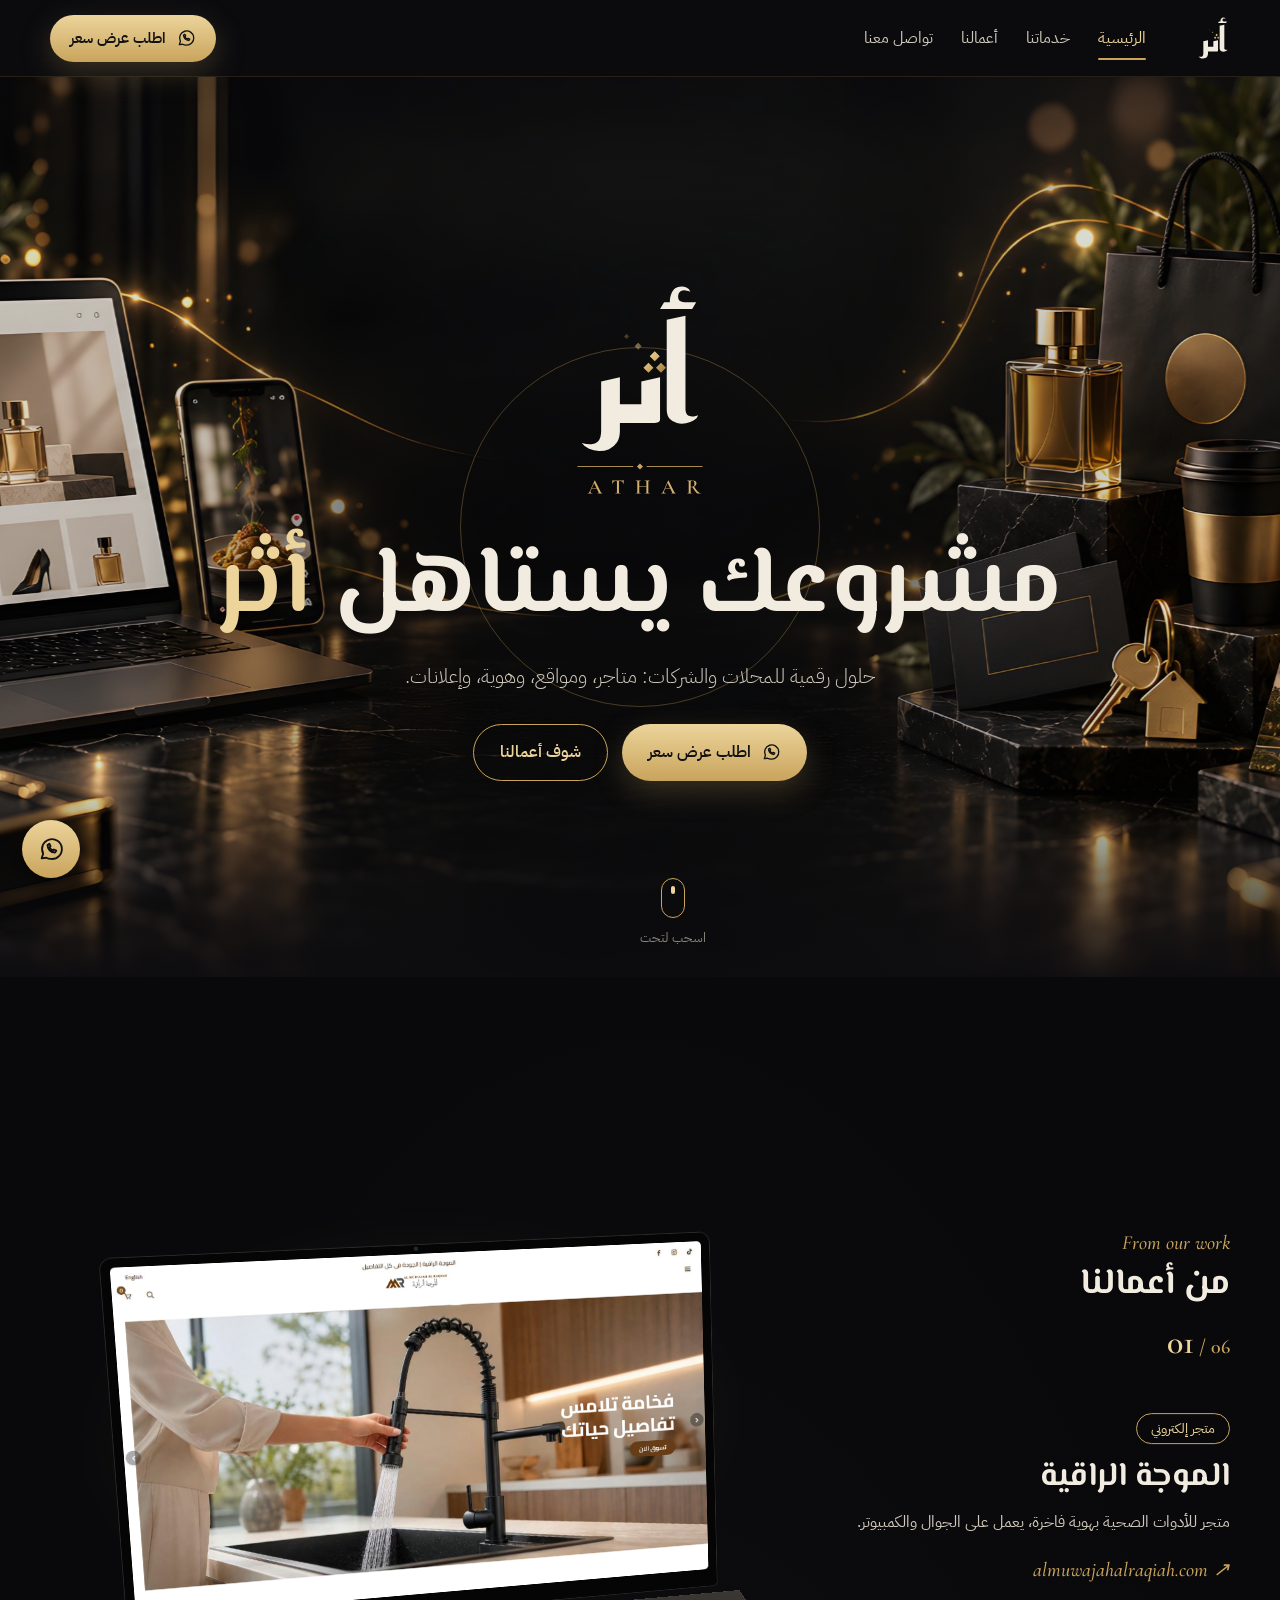
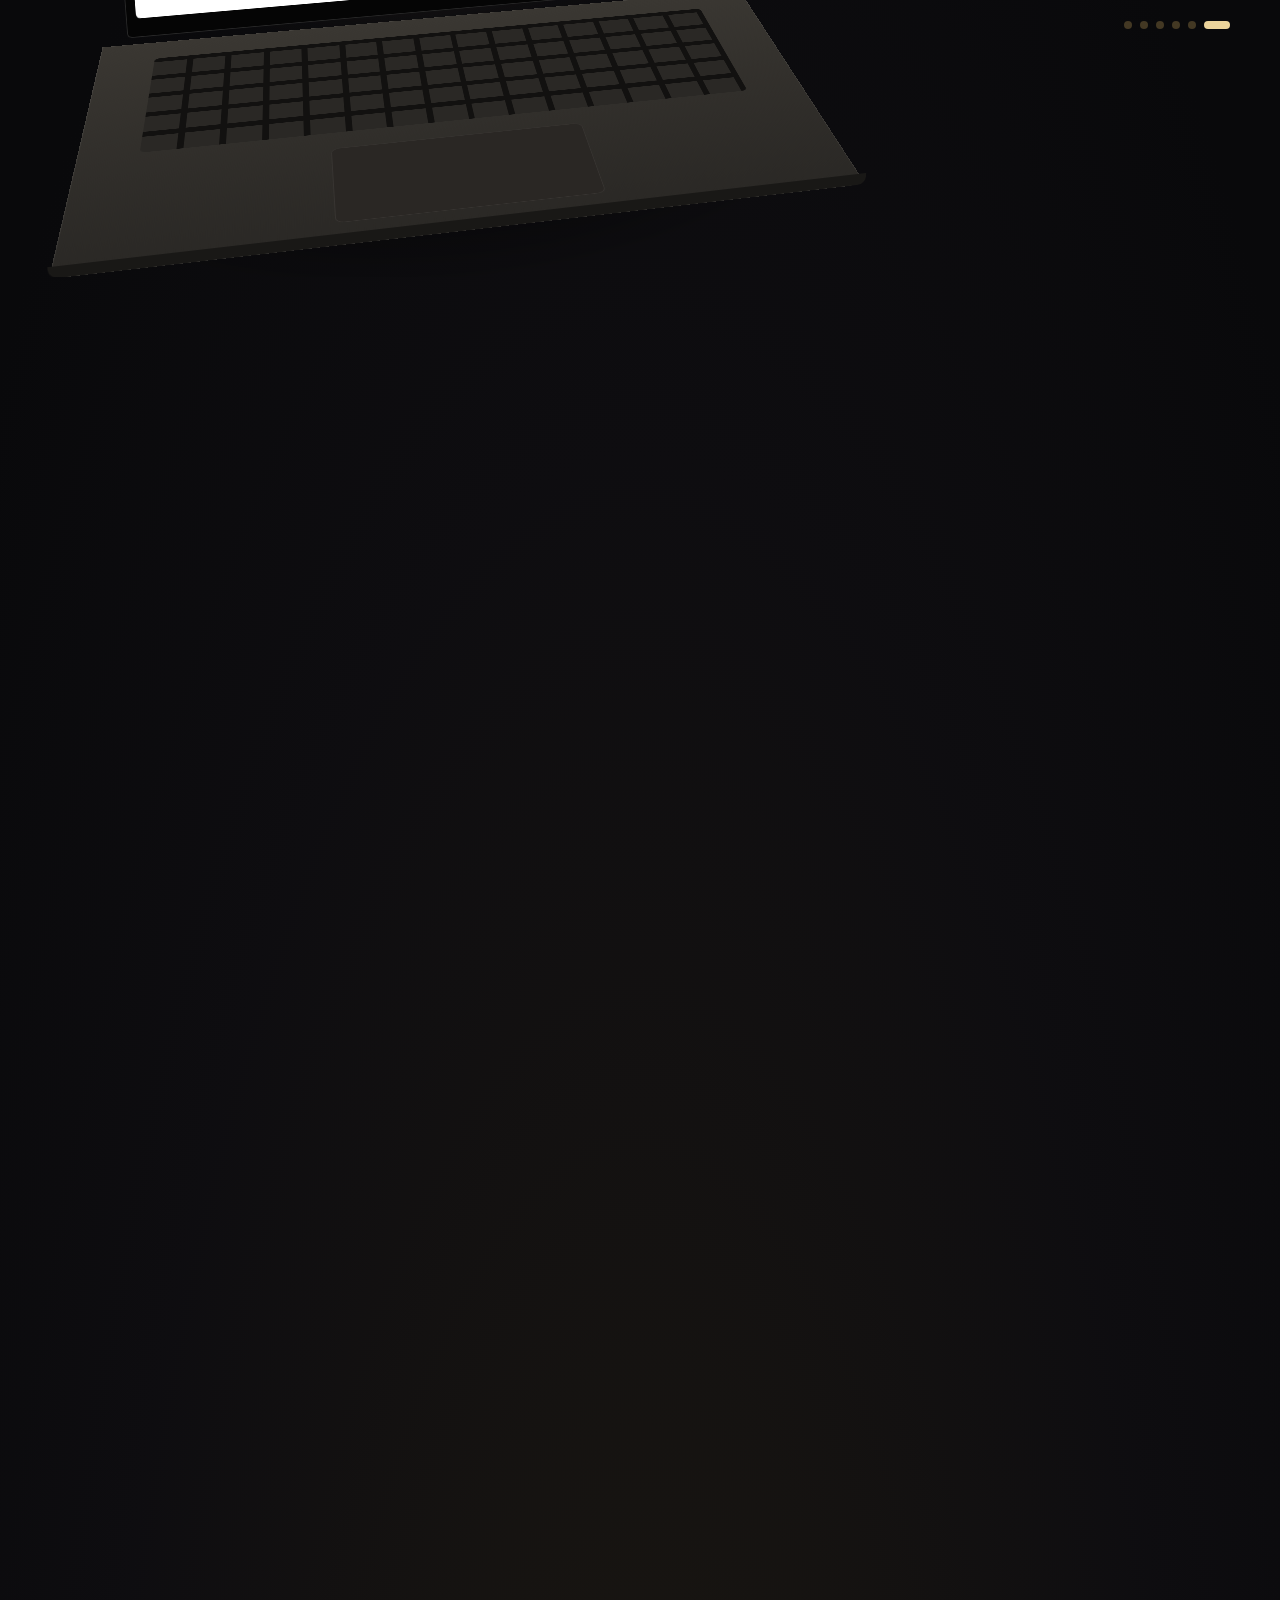
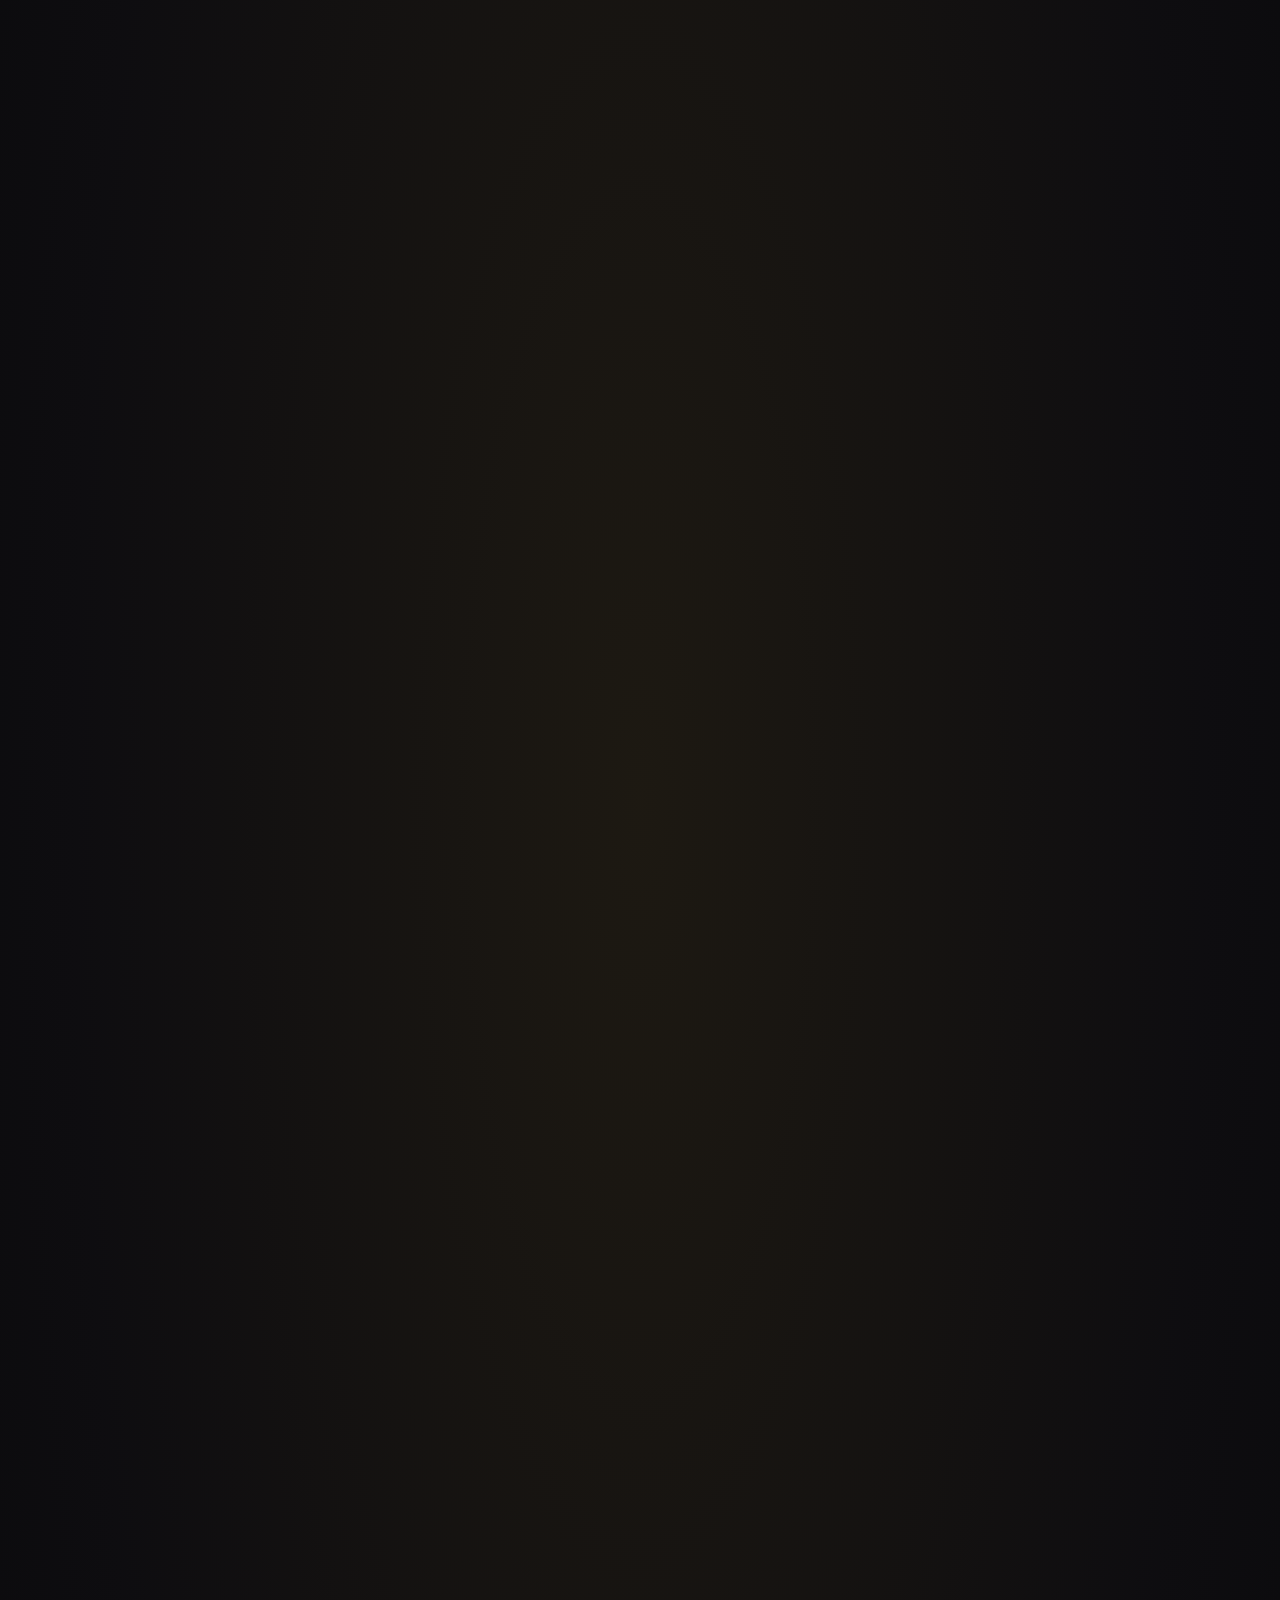
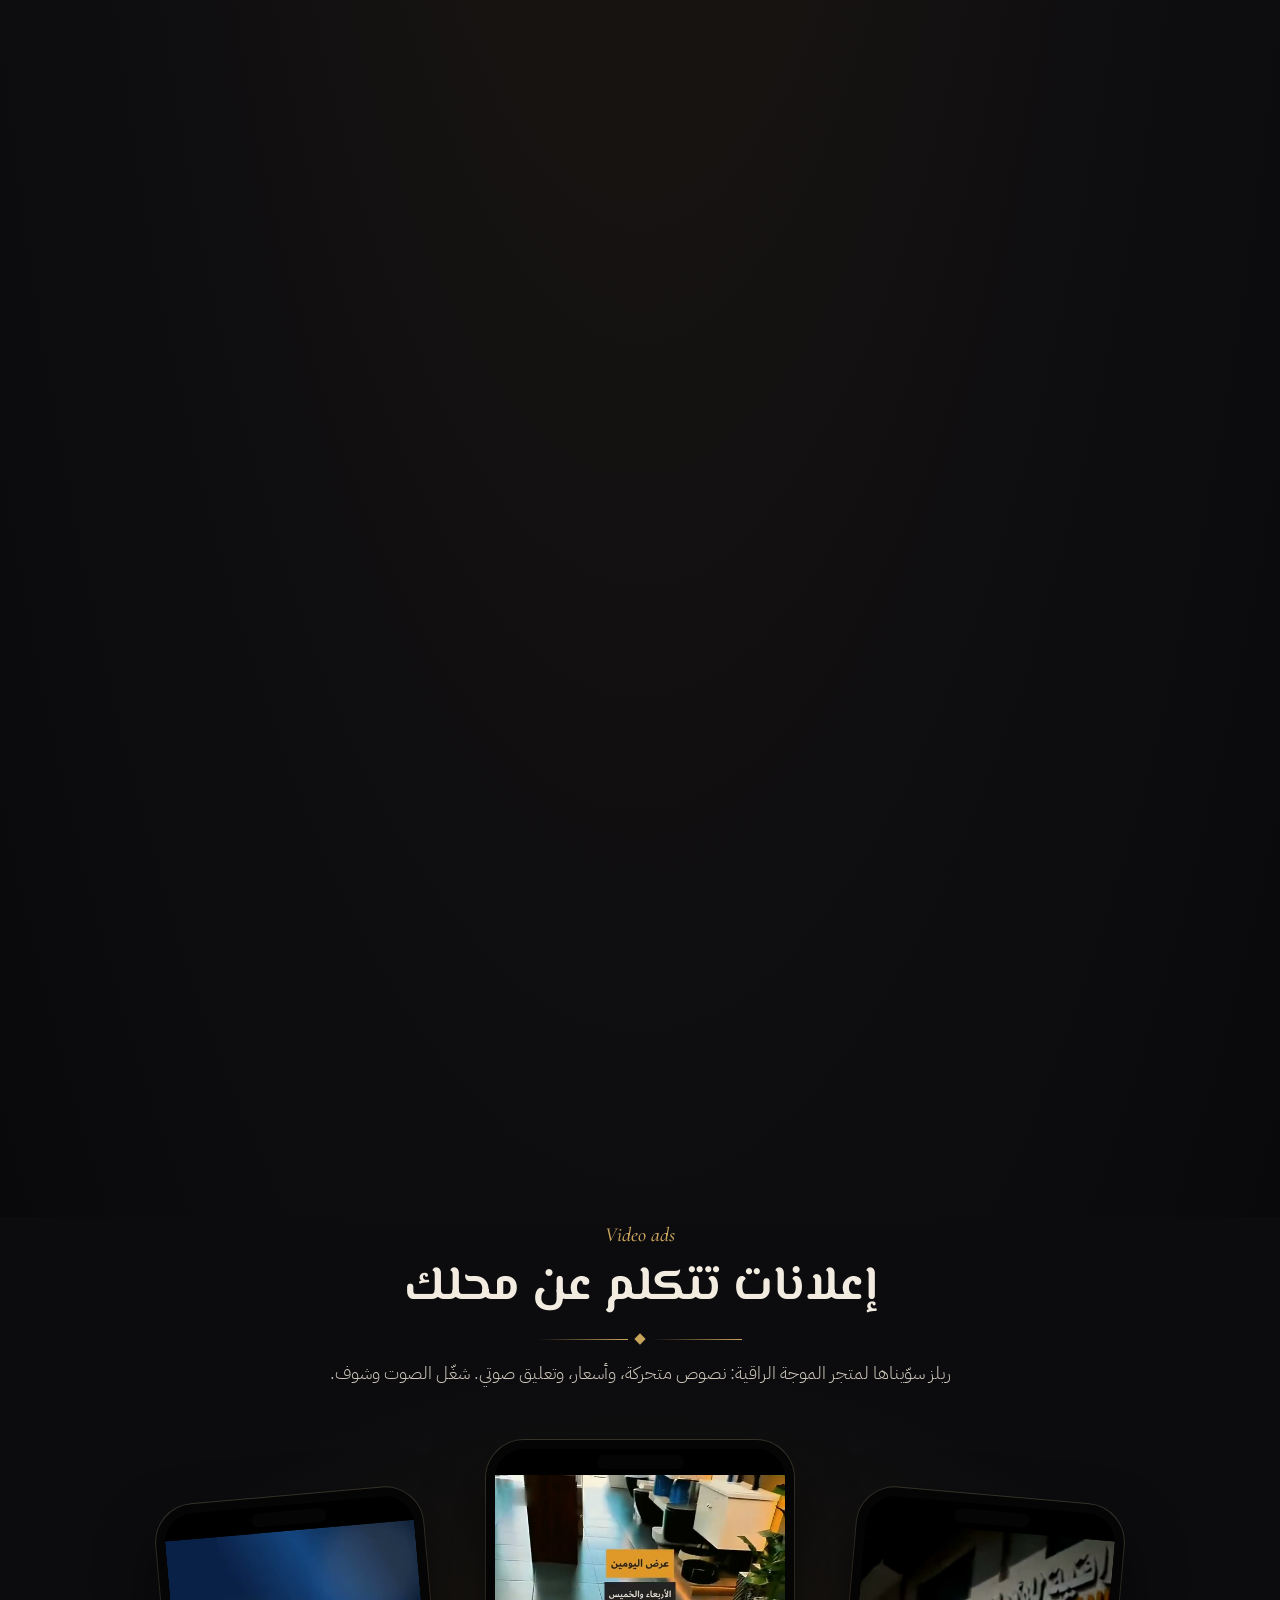
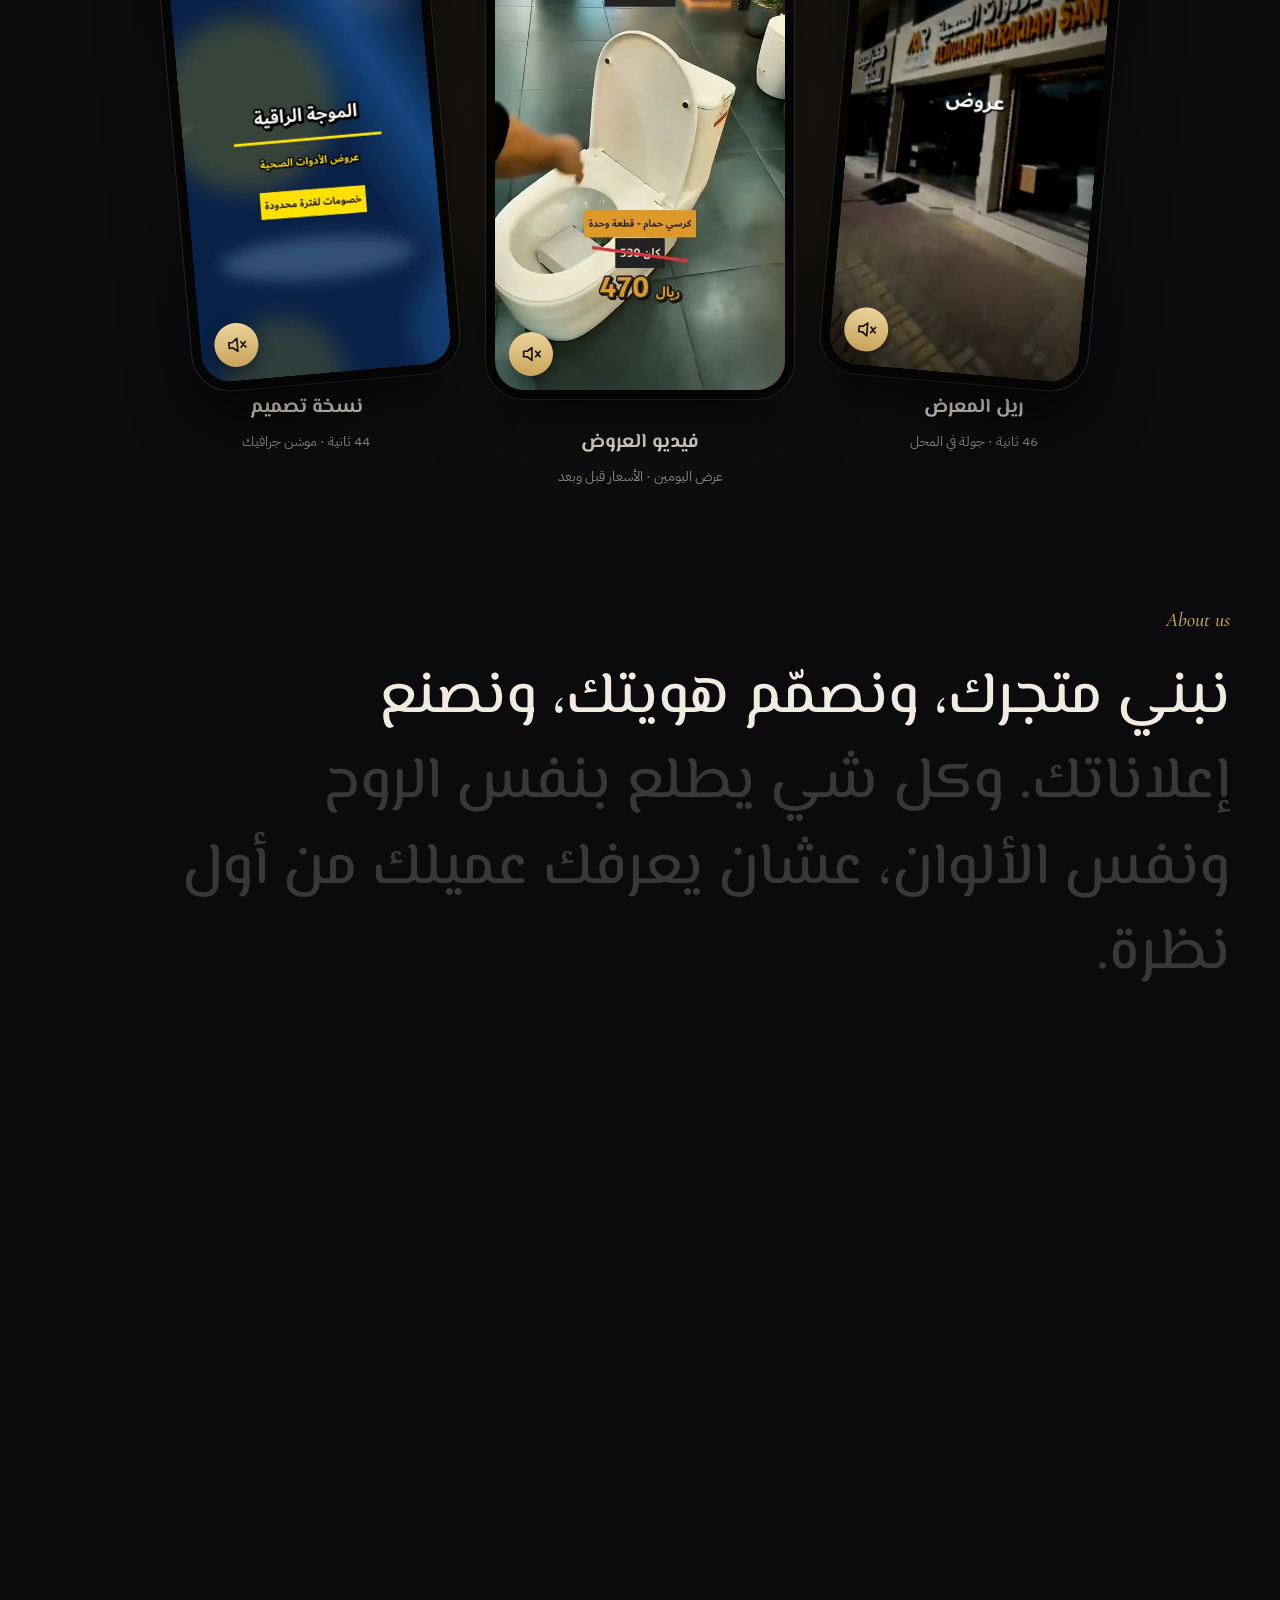
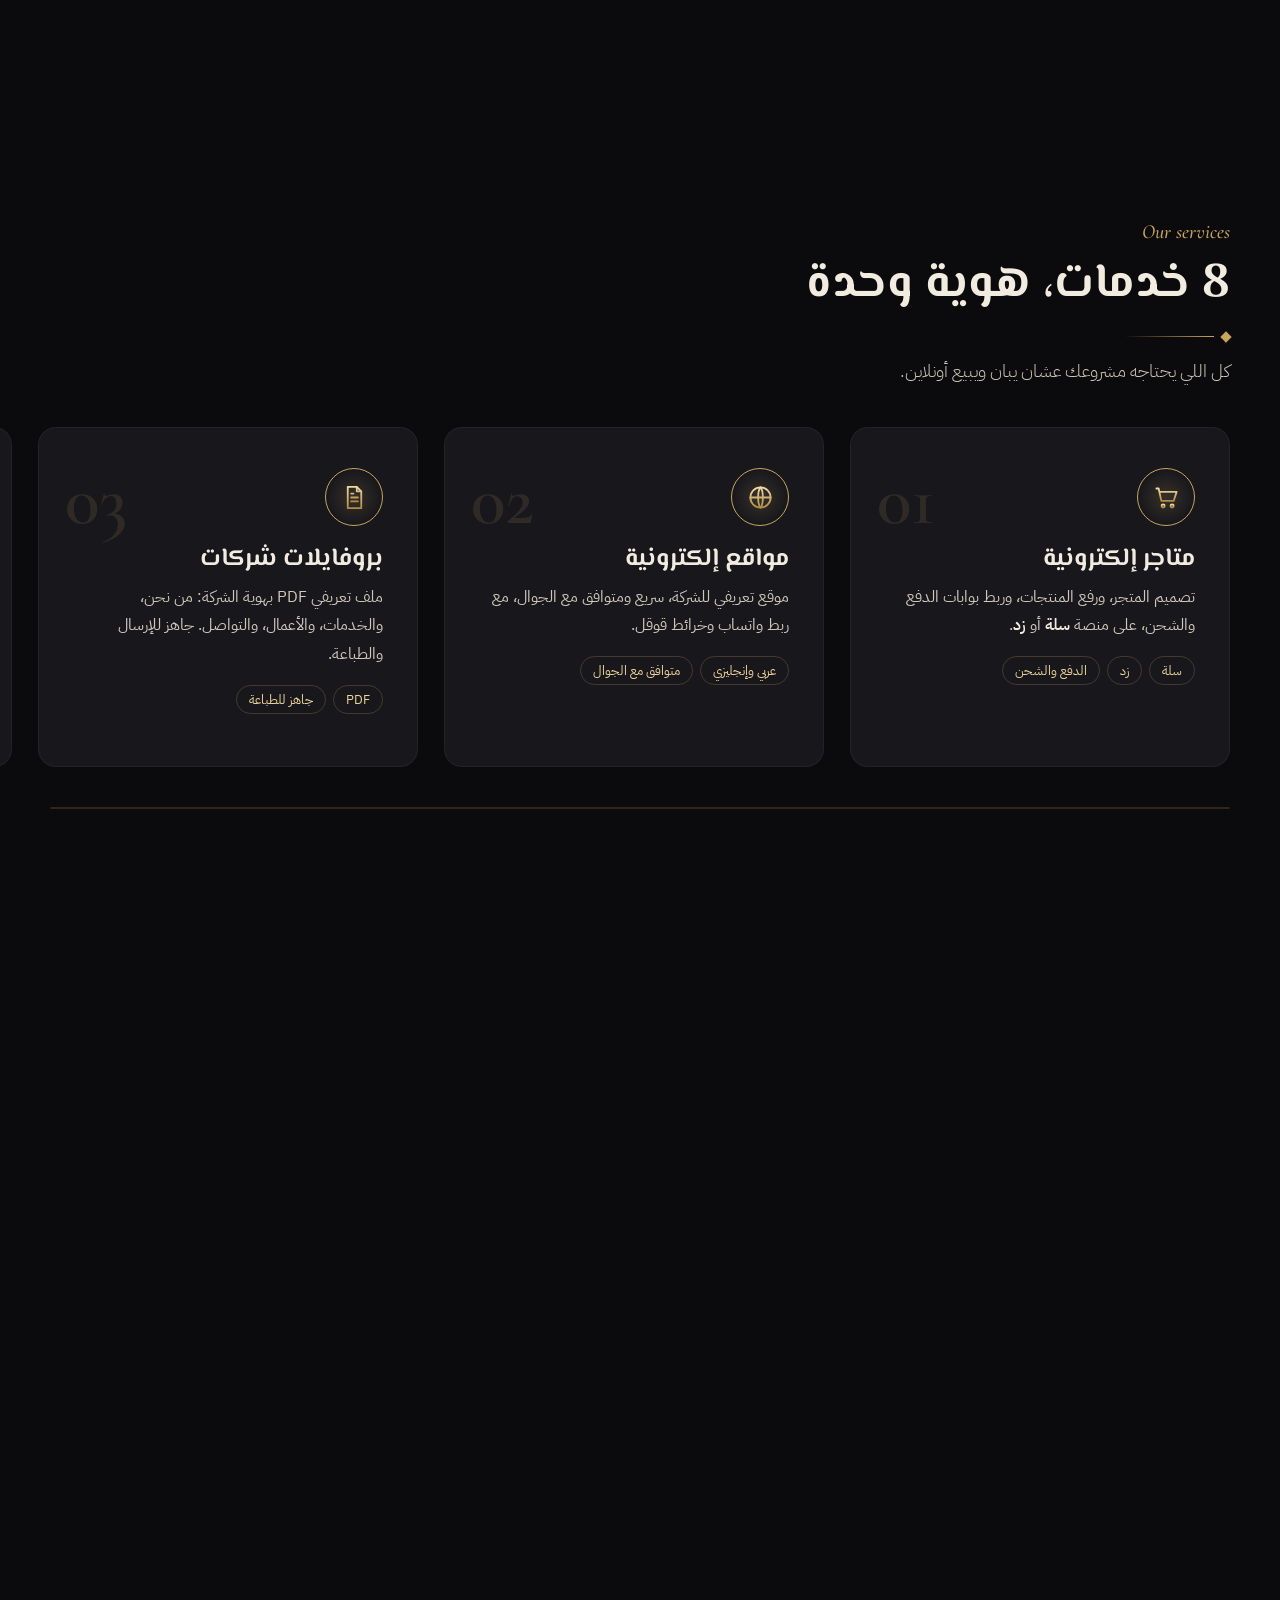
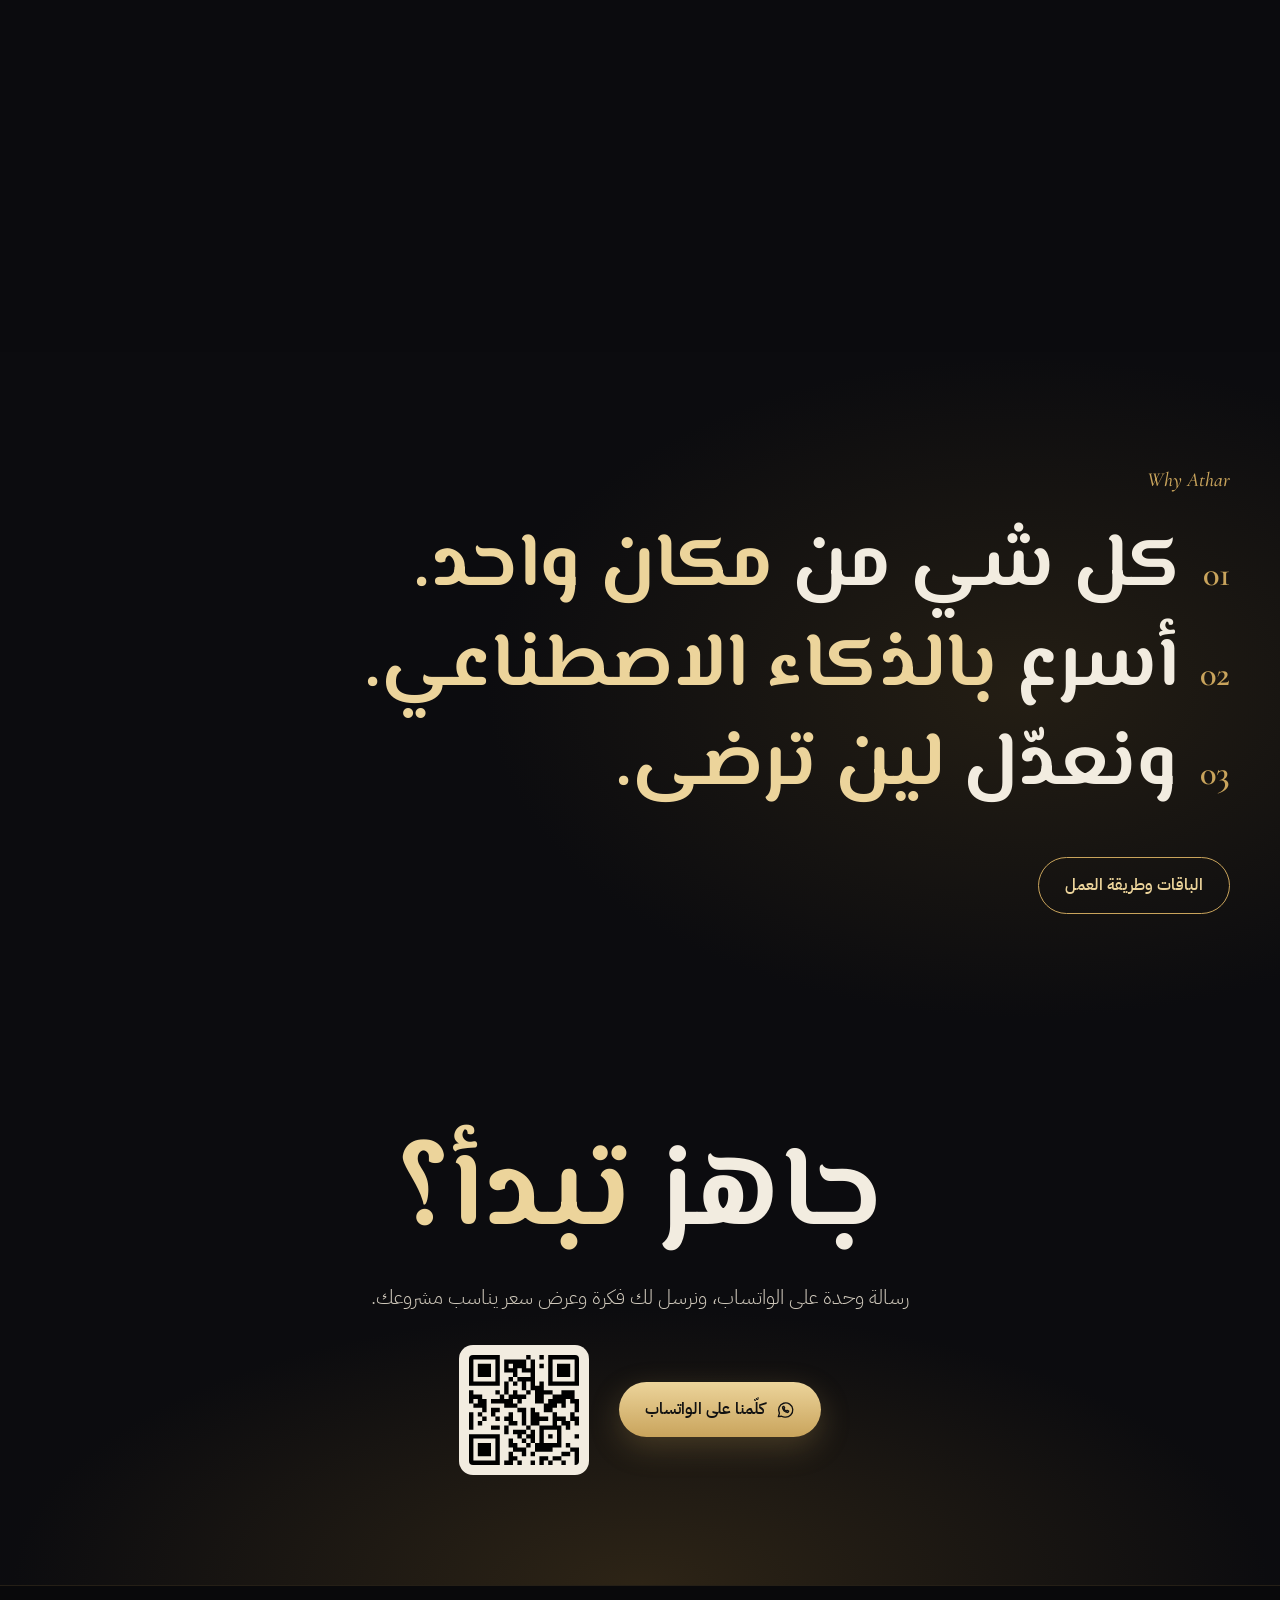
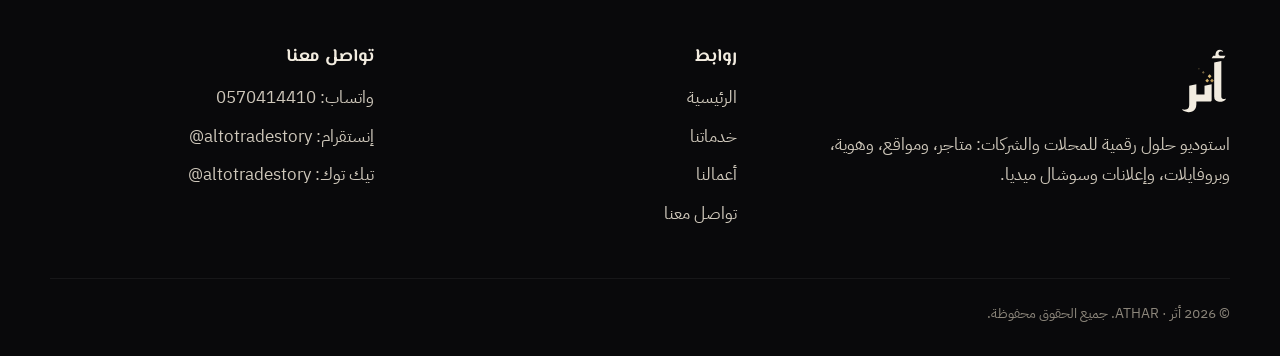
==== commit 7c3628f8: "Page backgrounds in the same style as the home hero image Co-Authored-By: Claude Opus 5.5 <noreply@a" ====
--- a/index.html
+++ b/index.html
@@ -9,8 +9,8 @@
 <meta property="og:description" content="متاجر إلكترونية على سلة وزد، ومواقع، وهوية وبروفايلات، وإعلانات وسوشال ميديا. مشروعك يستاهل أثر.">
 <meta property="og:image" content="img/brand/athar-icon.png">
 <link rel="icon" href="img/brand/athar-icon.png">
-<link rel="stylesheet" href="style.css?v=8">
-<link rel="stylesheet" href="home.css?v=8">
+<link rel="stylesheet" href="style.css?v=9">
+<link rel="stylesheet" href="home.css?v=9">
 </head>
 <body class="home">
 <svg class="defs" aria-hidden="true"><defs><linearGradient id="g" x1="0" y1="0" x2="0" y2="1"><stop offset="0" stop-color="#f0dba6"/><stop offset="1" stop-color="#b08c45"/></linearGradient></defs></svg>
@@ -53,7 +53,7 @@
               <img class="os-site" src="img/athar_site.jpg" alt="موقع أثر">
               <div class="os-scan"></div>
             </div>
-            <div class="shot"><img src="img/d_mawja.jpg" alt=""></div><div class="shot"><img src="img/d_goldenhouse.jpg" alt=""></div><div class="shot"><img src="img/d_goldenhome.jpg?v=8" alt=""></div><div class="shot"><img src="img/d_norsin.jpg?v=8" alt=""></div><div class="shot"><div class="scr pdfv"><div class="pdfbar"><span></span>NORSIN_Profile.pdf</div><img src="img/norsin_p0.jpg" alt=""></div></div><div class="shot"><div class="scr ig"><div class="ig-top"><b>Instagram</b><i></i></div><div class="ig-prof"><div class="ig-av"><span>أثر</span></div><div class="ig-info"><b>your.brand</b><span>128 منشور · ‎18.5K متابع</span></div></div><div class="ig-grid"><img src="img/social/post1.jpg" alt=""><img src="img/social/post2.jpg" alt=""><img src="img/social/post3.jpg" alt=""><img src="img/social/post4.jpg" alt=""><img src="img/social/post5.jpg" alt=""><img src="img/social/post6.jpg" alt=""></div></div></div>
+            <div class="shot"><img src="img/d_mawja.jpg" alt=""></div><div class="shot"><img src="img/d_goldenhouse.jpg" alt=""></div><div class="shot"><img src="img/d_goldenhome.jpg?v=9" alt=""></div><div class="shot"><img src="img/d_norsin.jpg?v=9" alt=""></div><div class="shot"><div class="scr pdfv"><div class="pdfbar"><span></span>NORSIN_Profile.pdf</div><img src="img/norsin_p0.jpg" alt=""></div></div><div class="shot"><div class="scr ig"><div class="ig-top"><b>Instagram</b><i></i></div><div class="ig-prof"><div class="ig-av"><span>أثر</span></div><div class="ig-info"><b>your.brand</b><span>128 منشور · ‎18.5K متابع</span></div></div><div class="ig-grid"><img src="img/social/post1.jpg" alt=""><img src="img/social/post2.jpg" alt=""><img src="img/social/post3.jpg" alt=""><img src="img/social/post4.jpg" alt=""><img src="img/social/post5.jpg" alt=""><img src="img/social/post6.jpg" alt=""></div></div></div>
           </div><span class="cam"></span></div>
           <div class="face back"><img src="img/brand/athar-mark-gold.svg" alt=""></div>
         </div>
@@ -73,7 +73,7 @@
 
 <section class="vids" id="videos"><div class="wrap">
   <div class="hd center rv"><span class="lab">Video ads</span><h2>إعلانات تتكلم عن محلك</h2><div class="rule"><i></i><em></em><i></i></div><p>ريلز سوّيناها لمتجر الموجة الراقية: نصوص متحركة، وأسعار، وتعليق صوتي. شغّل الصوت وشوف.</p></div>
-  <div class="reels"><figure class="reelph rv"><div class="vphone"><video src="video/reel2.mp4" poster="video/reel2.jpg?v=8" muted loop playsinline preload="none"></video><button class="snd" aria-label="شغّل الصوت"><svg viewBox="0 0 24 24" fill="none" stroke="currentColor" stroke-width="1.8" stroke-linecap="round" stroke-linejoin="round"><path d="M4 9v6h4l5 4V5L8 9z"/><path class="on" d="M16 9a4 4 0 010 6M18.5 6.5a8 8 0 010 11"/><path class="off" d="M17 9l5 6M22 9l-5 6"/></svg></button></div><figcaption><b>ريل المعرض</b><span>46 ثانية · جولة في المحل</span></figcaption></figure><figure class="reelph rv"><div class="vphone"><video src="video/reel1.mp4" poster="video/reel1.jpg?v=8" muted loop playsinline preload="none"></video><button class="snd" aria-label="شغّل الصوت"><svg viewBox="0 0 24 24" fill="none" stroke="currentColor" stroke-width="1.8" stroke-linecap="round" stroke-linejoin="round"><path d="M4 9v6h4l5 4V5L8 9z"/><path class="on" d="M16 9a4 4 0 010 6M18.5 6.5a8 8 0 010 11"/><path class="off" d="M17 9l5 6M22 9l-5 6"/></svg></button></div><figcaption><b>فيديو العروض</b><span>عرض اليومين · الأسعار قبل وبعد</span></figcaption></figure><figure class="reelph rv"><div class="vphone"><video src="video/reel3.mp4" poster="video/reel3.jpg?v=8" muted loop playsinline preload="none"></video><button class="snd" aria-label="شغّل الصوت"><svg viewBox="0 0 24 24" fill="none" stroke="currentColor" stroke-width="1.8" stroke-linecap="round" stroke-linejoin="round"><path d="M4 9v6h4l5 4V5L8 9z"/><path class="on" d="M16 9a4 4 0 010 6M18.5 6.5a8 8 0 010 11"/><path class="off" d="M17 9l5 6M22 9l-5 6"/></svg></button></div><figcaption><b>نسخة تصميم</b><span>44 ثانية · موشن جرافيك</span></figcaption></figure></div>
+  <div class="reels"><figure class="reelph rv"><div class="vphone"><video src="video/reel2.mp4" poster="video/reel2.jpg?v=9" muted loop playsinline preload="none"></video><button class="snd" aria-label="شغّل الصوت"><svg viewBox="0 0 24 24" fill="none" stroke="currentColor" stroke-width="1.8" stroke-linecap="round" stroke-linejoin="round"><path d="M4 9v6h4l5 4V5L8 9z"/><path class="on" d="M16 9a4 4 0 010 6M18.5 6.5a8 8 0 010 11"/><path class="off" d="M17 9l5 6M22 9l-5 6"/></svg></button></div><figcaption><b>ريل المعرض</b><span>46 ثانية · جولة في المحل</span></figcaption></figure><figure class="reelph rv"><div class="vphone"><video src="video/reel1.mp4" poster="video/reel1.jpg?v=9" muted loop playsinline preload="none"></video><button class="snd" aria-label="شغّل الصوت"><svg viewBox="0 0 24 24" fill="none" stroke="currentColor" stroke-width="1.8" stroke-linecap="round" stroke-linejoin="round"><path d="M4 9v6h4l5 4V5L8 9z"/><path class="on" d="M16 9a4 4 0 010 6M18.5 6.5a8 8 0 010 11"/><path class="off" d="M17 9l5 6M22 9l-5 6"/></svg></button></div><figcaption><b>فيديو العروض</b><span>عرض اليومين · الأسعار قبل وبعد</span></figcaption></figure><figure class="reelph rv"><div class="vphone"><video src="video/reel3.mp4" poster="video/reel3.jpg?v=9" muted loop playsinline preload="none"></video><button class="snd" aria-label="شغّل الصوت"><svg viewBox="0 0 24 24" fill="none" stroke="currentColor" stroke-width="1.8" stroke-linecap="round" stroke-linejoin="round"><path d="M4 9v6h4l5 4V5L8 9z"/><path class="on" d="M16 9a4 4 0 010 6M18.5 6.5a8 8 0 010 11"/><path class="off" d="M17 9l5 6M22 9l-5 6"/></svg></button></div><figcaption><b>نسخة تصميم</b><span>44 ثانية · موشن جرافيك</span></figcaption></figure></div>
 </div></section>
 
 <section class="slide manifesto" id="manifesto"><div class="wrap">
@@ -109,8 +109,8 @@
   <div class="row rv"><a class="btn btn-gold" href="https://wa.me/966570414410" target="_blank" rel="noopener"><svg class="" viewBox="0 0 24 24" fill="none" stroke="#111" stroke-width="1.6" stroke-linecap="round" stroke-linejoin="round"><path d="M4 20l1.3-4A8.5 8.5 0 1112 20.5a8.4 8.4 0 01-4.1-1z"/><path d="M9 8.5c0 3.5 2.6 6.5 6.5 6.5l1-1.6-2-1-1 .8c-1.2-.5-2.2-1.5-2.7-2.7l.8-1-1-2z"/></svg>كلّمنا على الواتساب</a>
     <img class="qr" src="img/qr_wa.svg" alt="كود واتساب"></div>
 </div></section>
-<script src="home.js?v=8"></script>
-<script src="laptop3d.js?v=8"></script>
+<script src="home.js?v=9"></script>
+<script src="laptop3d.js?v=9"></script>
 
 </main>
 <footer>
@@ -128,6 +128,6 @@
   </div>
 </footer>
 <a class="wa" href="https://wa.me/966570414410" target="_blank" rel="noopener" aria-label="واتساب"><svg class="" viewBox="0 0 24 24" fill="none" stroke="#111" stroke-width="1.6" stroke-linecap="round" stroke-linejoin="round"><path d="M4 20l1.3-4A8.5 8.5 0 1112 20.5a8.4 8.4 0 01-4.1-1z"/><path d="M9 8.5c0 3.5 2.6 6.5 6.5 6.5l1-1.6-2-1-1 .8c-1.2-.5-2.2-1.5-2.7-2.7l.8-1-1-2z"/></svg></a>
-<script src="site.js?v=8"></script>
+<script src="site.js?v=9"></script>
 </body>
 </html>
--- a/style.css
+++ b/style.css
@@ -1,4 +1,4 @@
-@import url("fonts/fonts.css");
+﻿@import url("fonts/fonts.css");
 
 :root {
   --bg: #0c0c0f; --bg2: #111114; --card: #17171c; --card2: #1f1f25;
@@ -64,13 +64,13 @@
 .phero .pbg::after { content: ""; position: absolute; inset: 0;
   background: radial-gradient(40% 60% at 50% 55%, rgba(9,9,11,.85), rgba(9,9,11,.5) 60%, rgba(9,9,11,.2) 100%), linear-gradient(180deg, rgba(9,9,11,.5), transparent 25%, transparent 75%, #0c0c0f); }
 @keyframes pbgIn { from { opacity: 0; transform: scale(1.06); } to { opacity: 1; transform: none; } }
-.page-services .pbg { background-image: url(img/services_bg.jpg); }
-.page-work .pbg { background-image: url(img/work_bg.jpg); }
-.page-contact .pbg { background-image: url(img/contact_bg.jpg); }
+.page-services .pbg { background-image: url(img/services_bg.jpg?v=9); }
+.page-work .pbg { background-image: url(img/work_bg.jpg?v=9); }
+.page-contact .pbg { background-image: url(img/contact_bg.jpg?v=9); }
 @media (max-width: 860px) {
-  .page-services .pbg { background-image: url(img/services_bg_sm.jpg); }
-  .page-work .pbg { background-image: url(img/work_bg_sm.jpg); }
-  .page-contact .pbg { background-image: url(img/contact_bg_sm.jpg); }
+  .page-services .pbg { background-image: url(img/services_bg_sm.jpg?v=9); }
+  .page-work .pbg { background-image: url(img/work_bg_sm.jpg?v=9); }
+  .page-contact .pbg { background-image: url(img/contact_bg_sm.jpg?v=9); }
   .phero .pbg::after { background: rgba(9,9,11,.7); }
 }
 .phero { min-height: 62vh; padding: 120px 0 80px; display: flex; align-items: center; text-align: center; overflow: hidden; position: relative;
--- a/home.css
+++ b/home.css
@@ -1,4 +1,4 @@
-﻿@import url("laptop3d.css?v=8");
+﻿@import url("laptop3d.css?v=9");
 /* ===== cinematic home page («أثر») ===== */
 .home main section { padding: 0; }
 
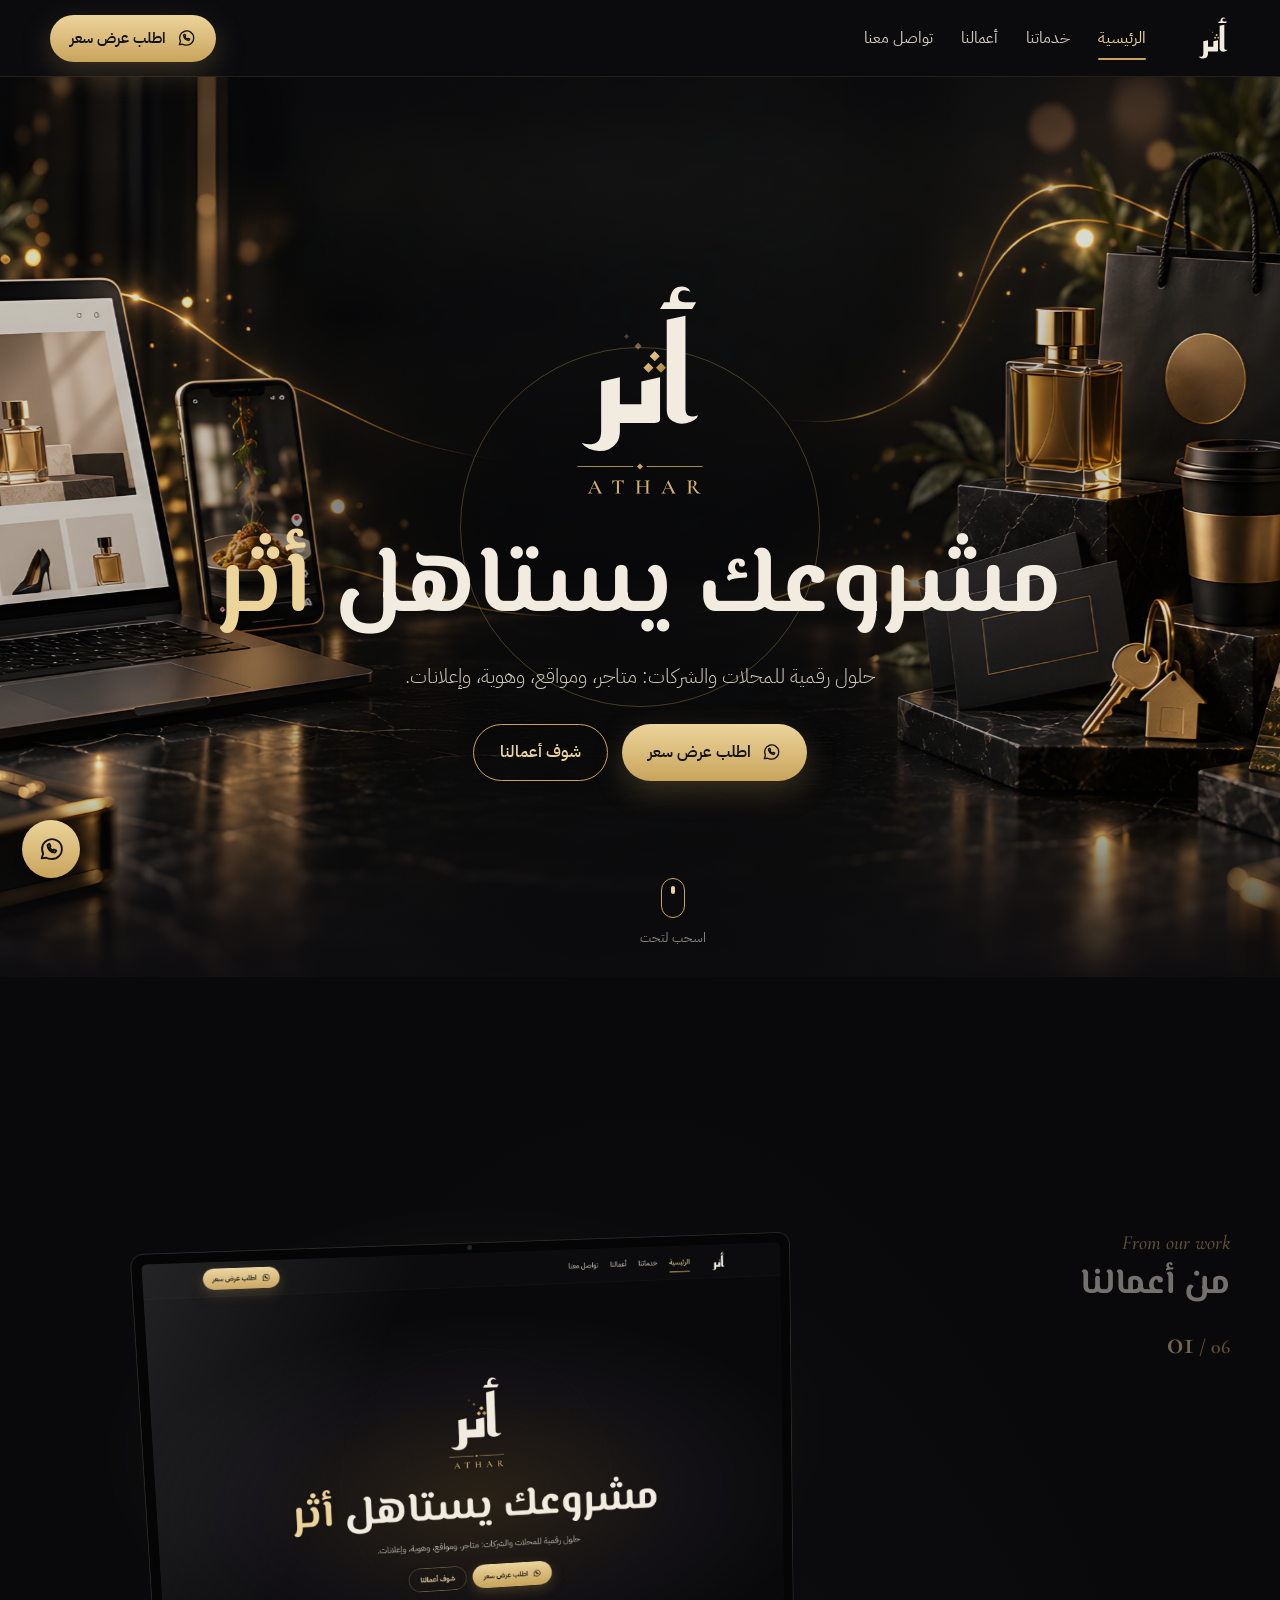
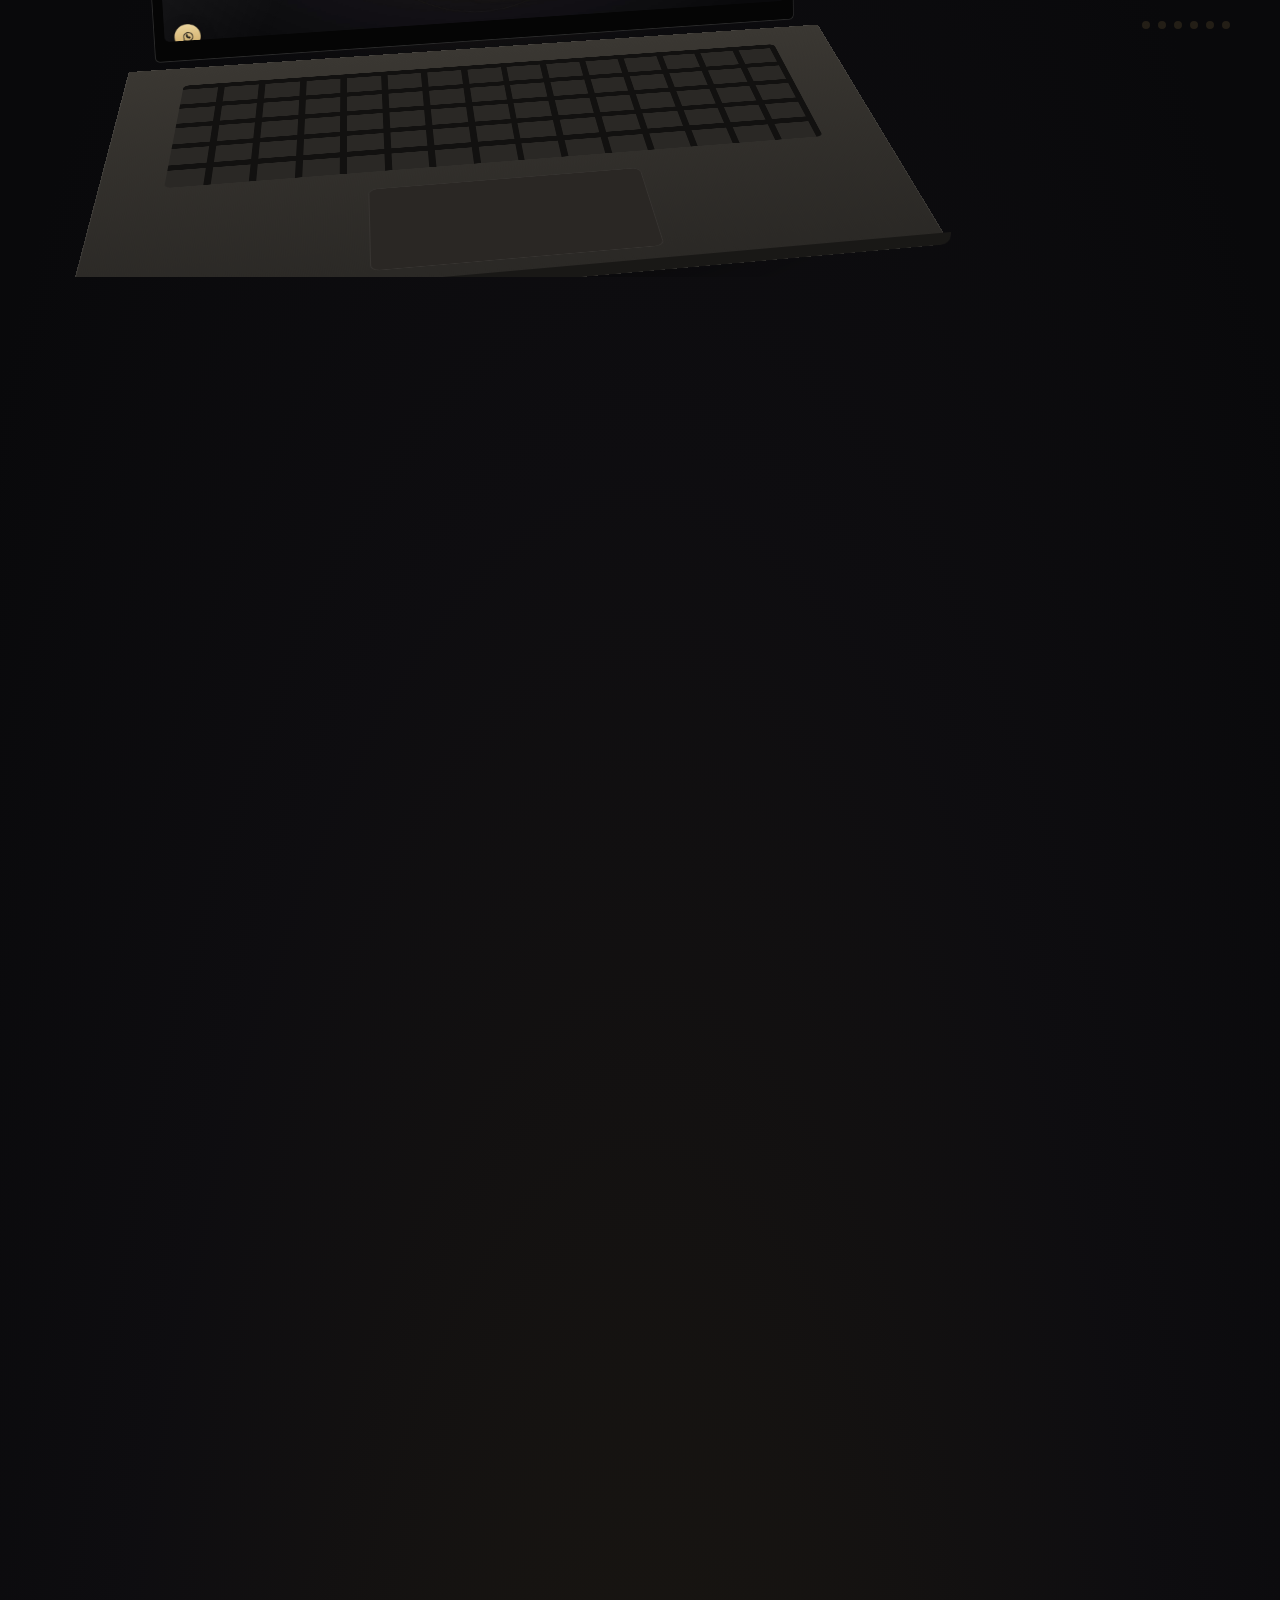
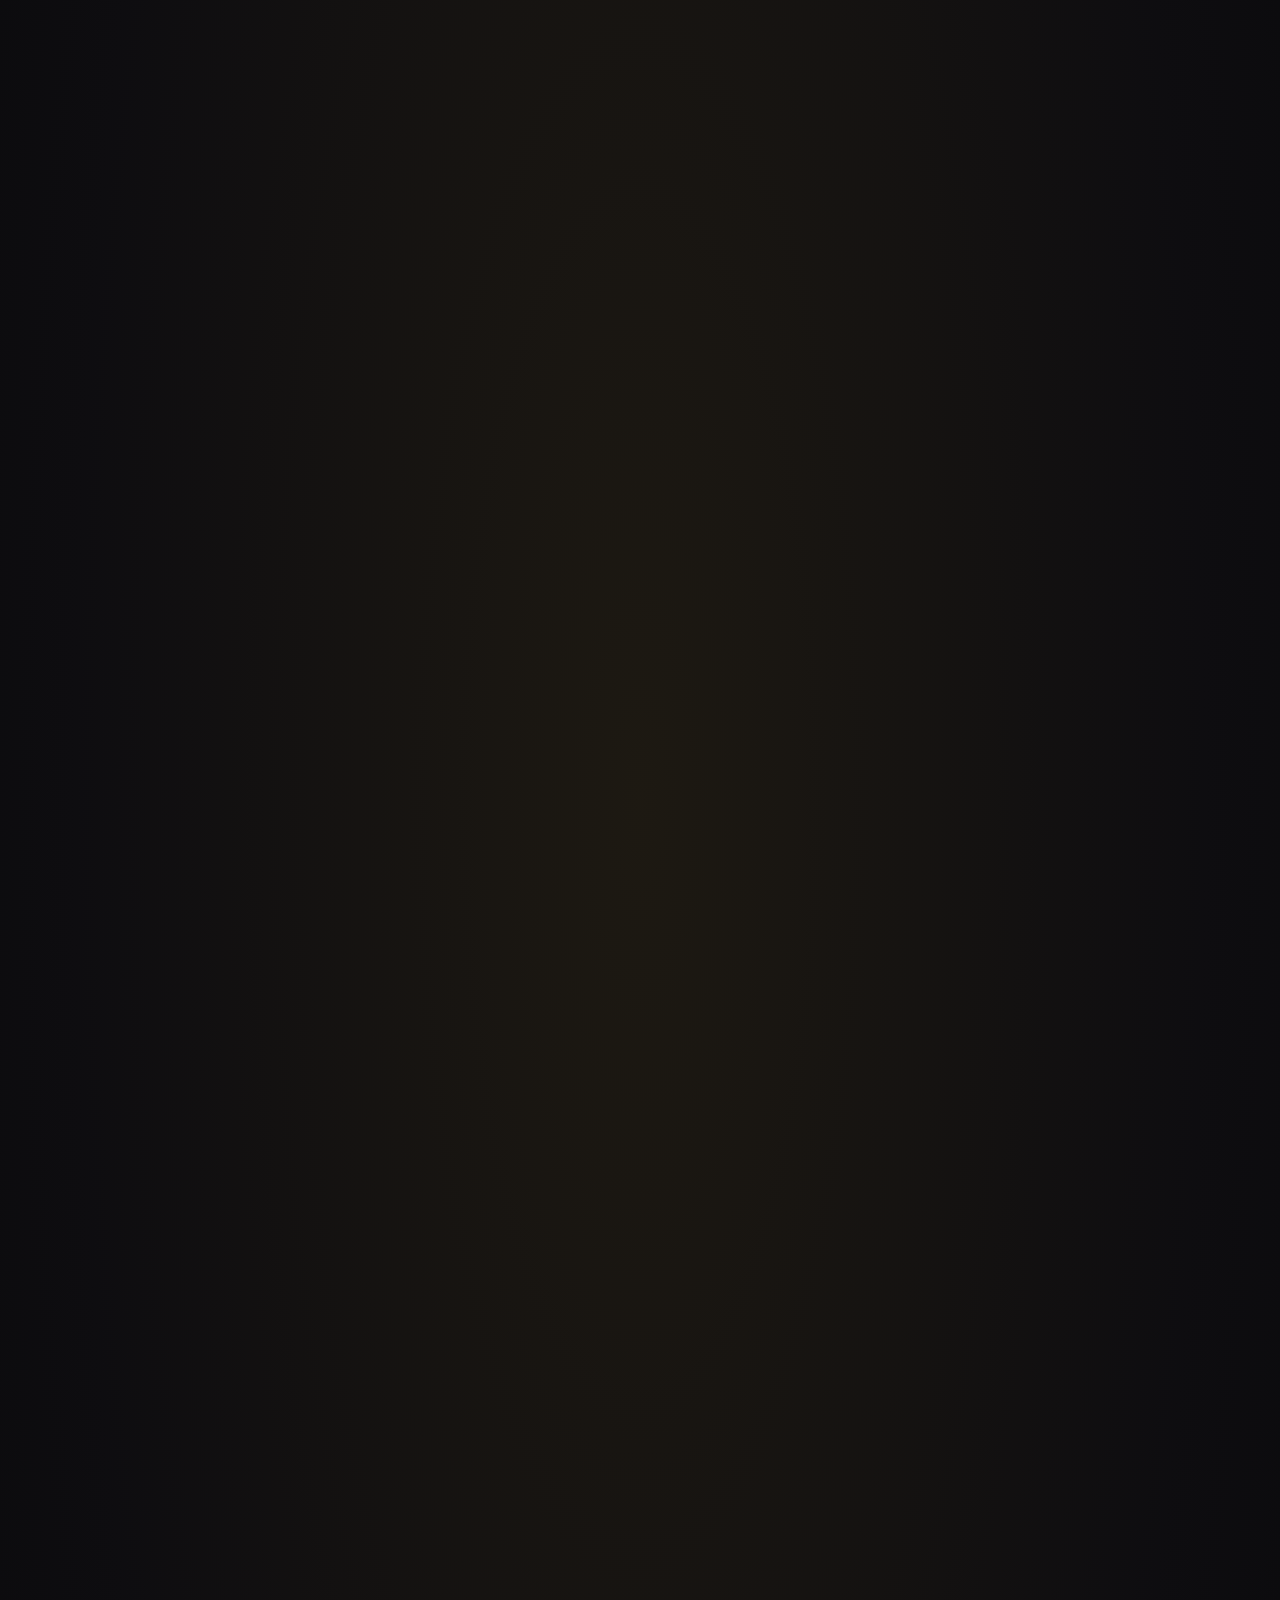
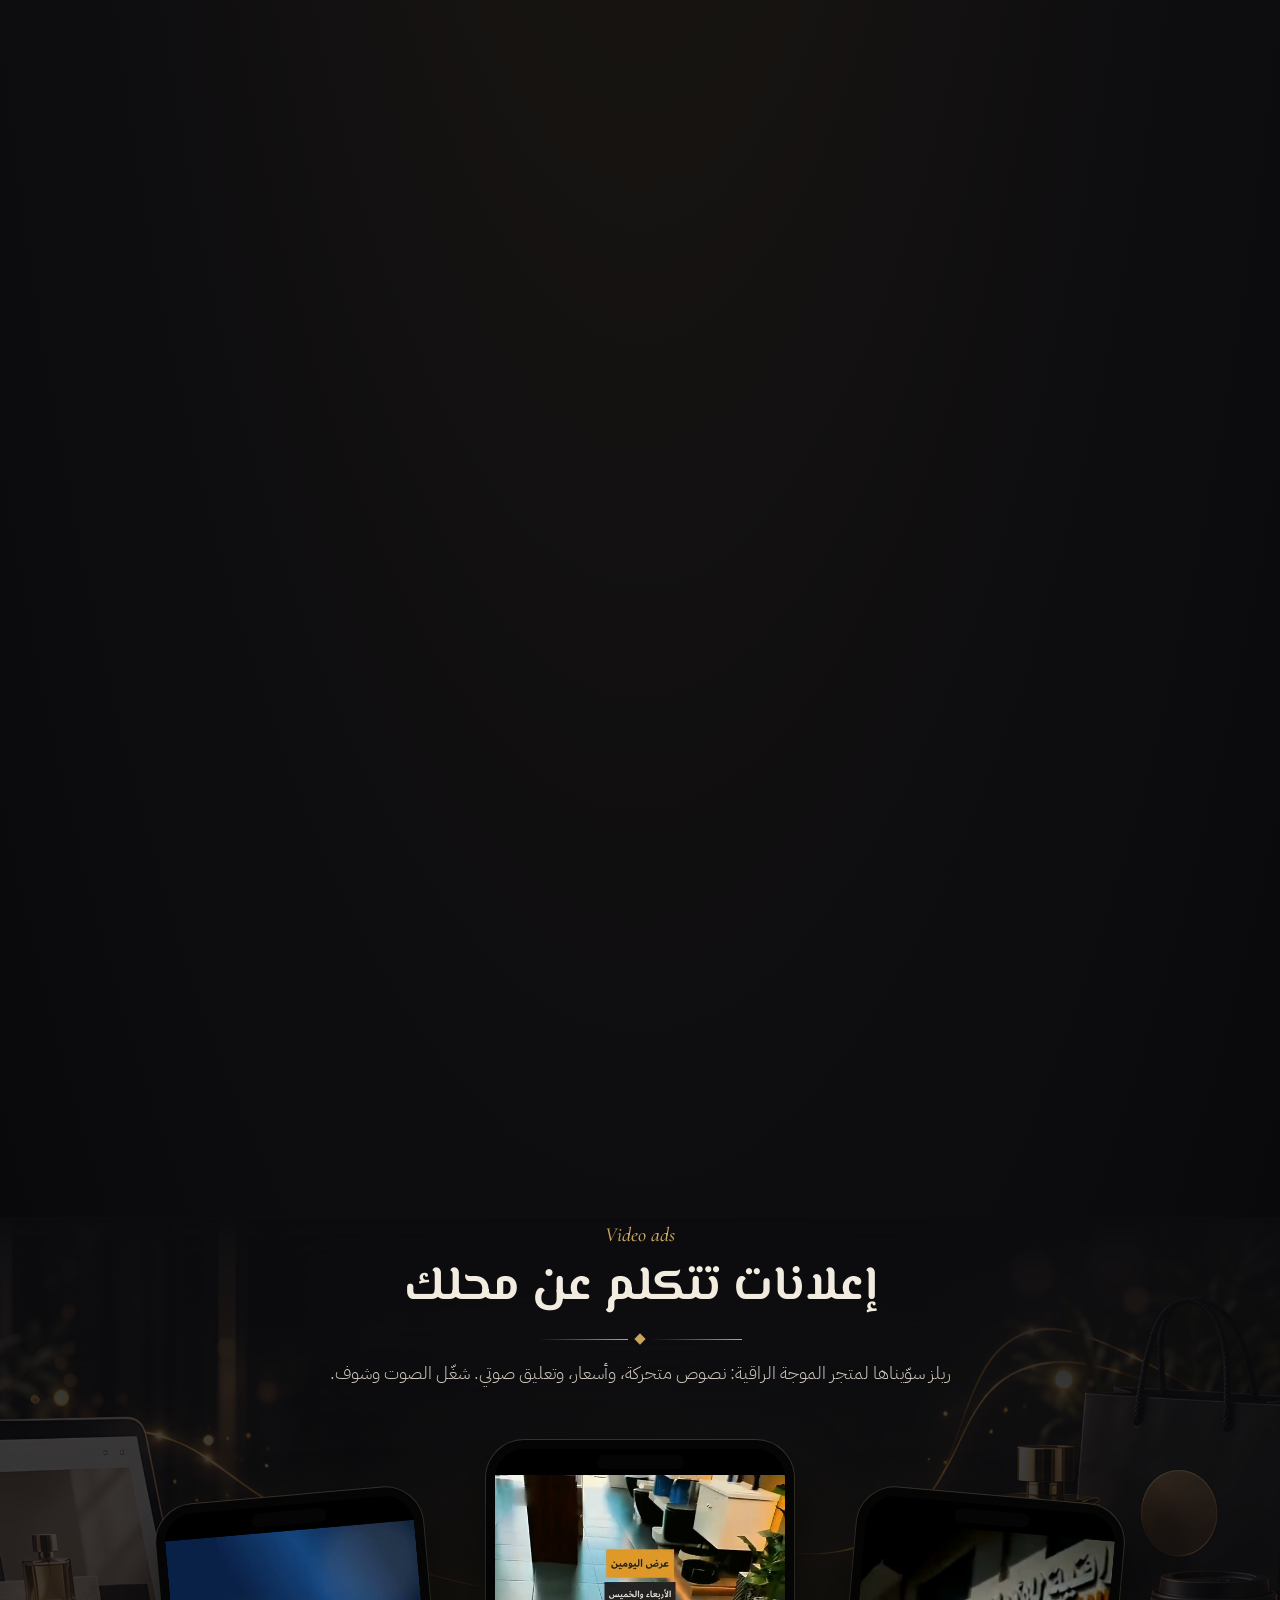
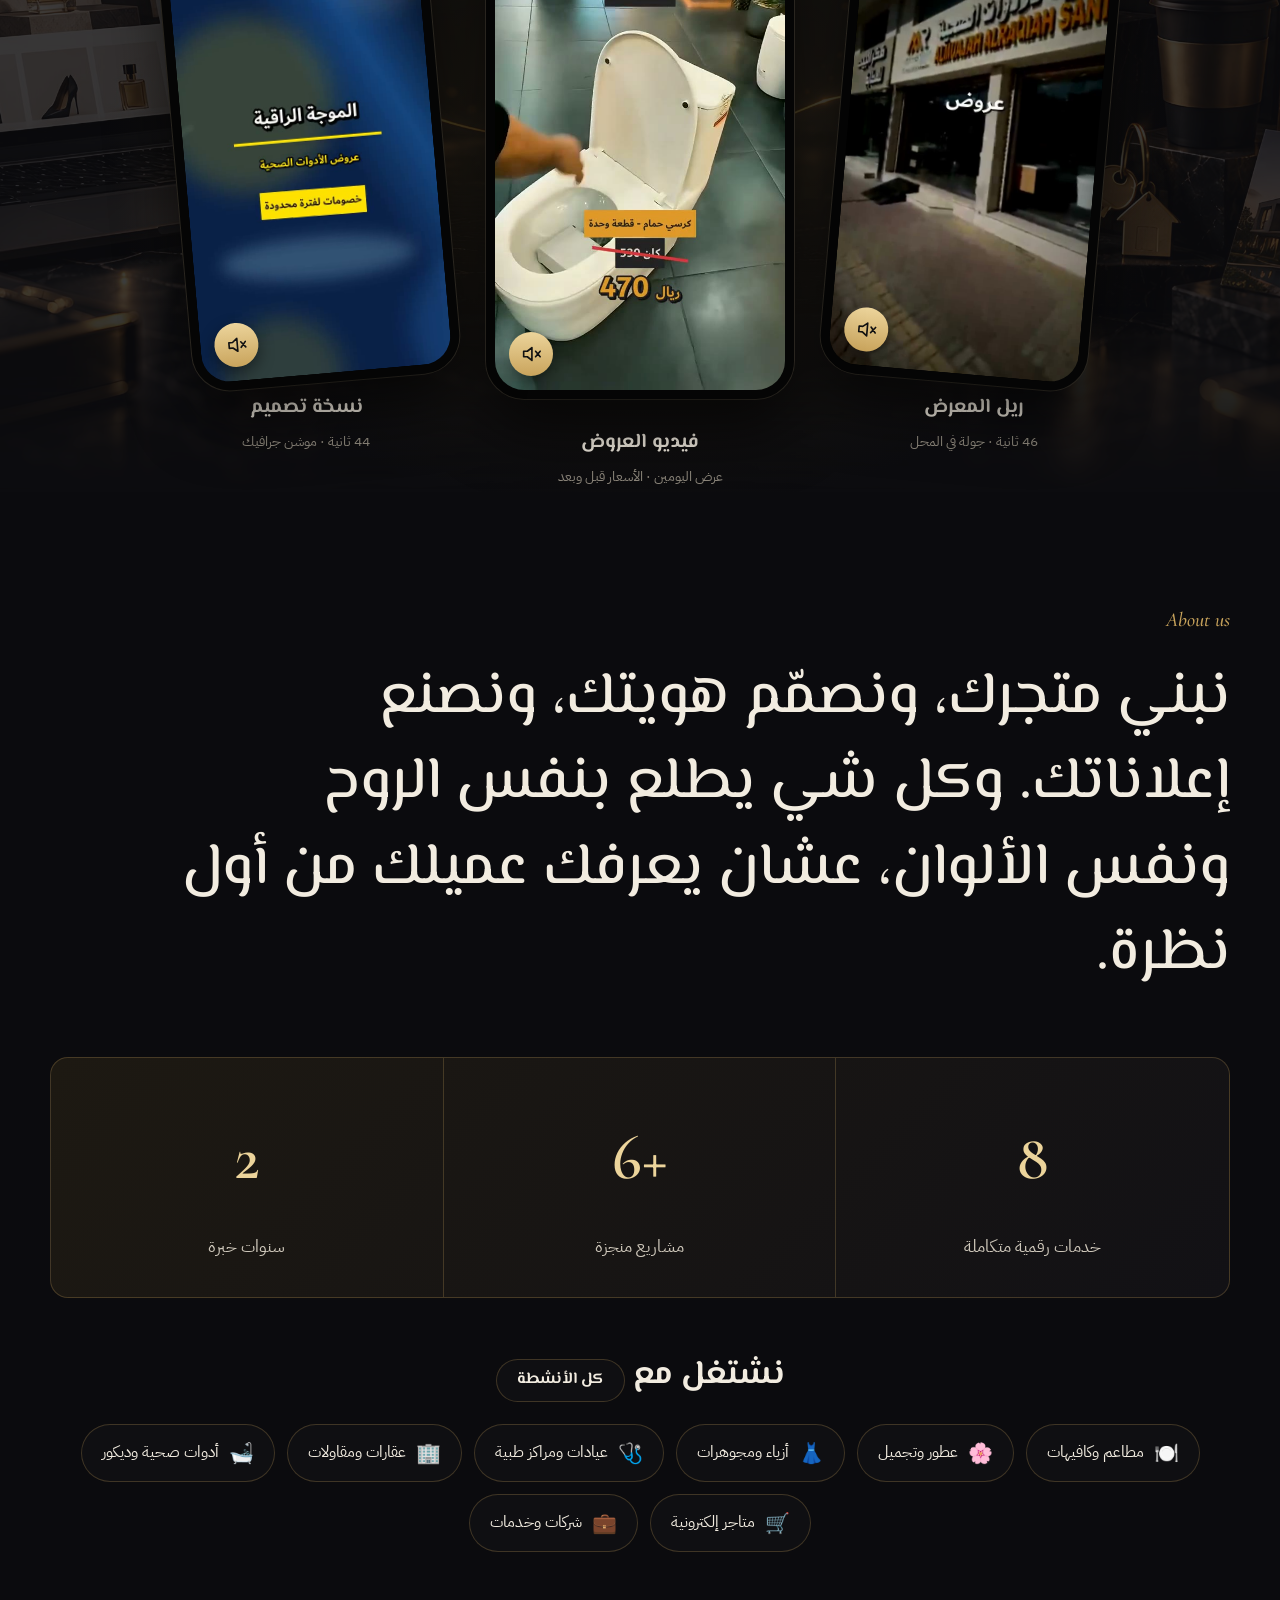
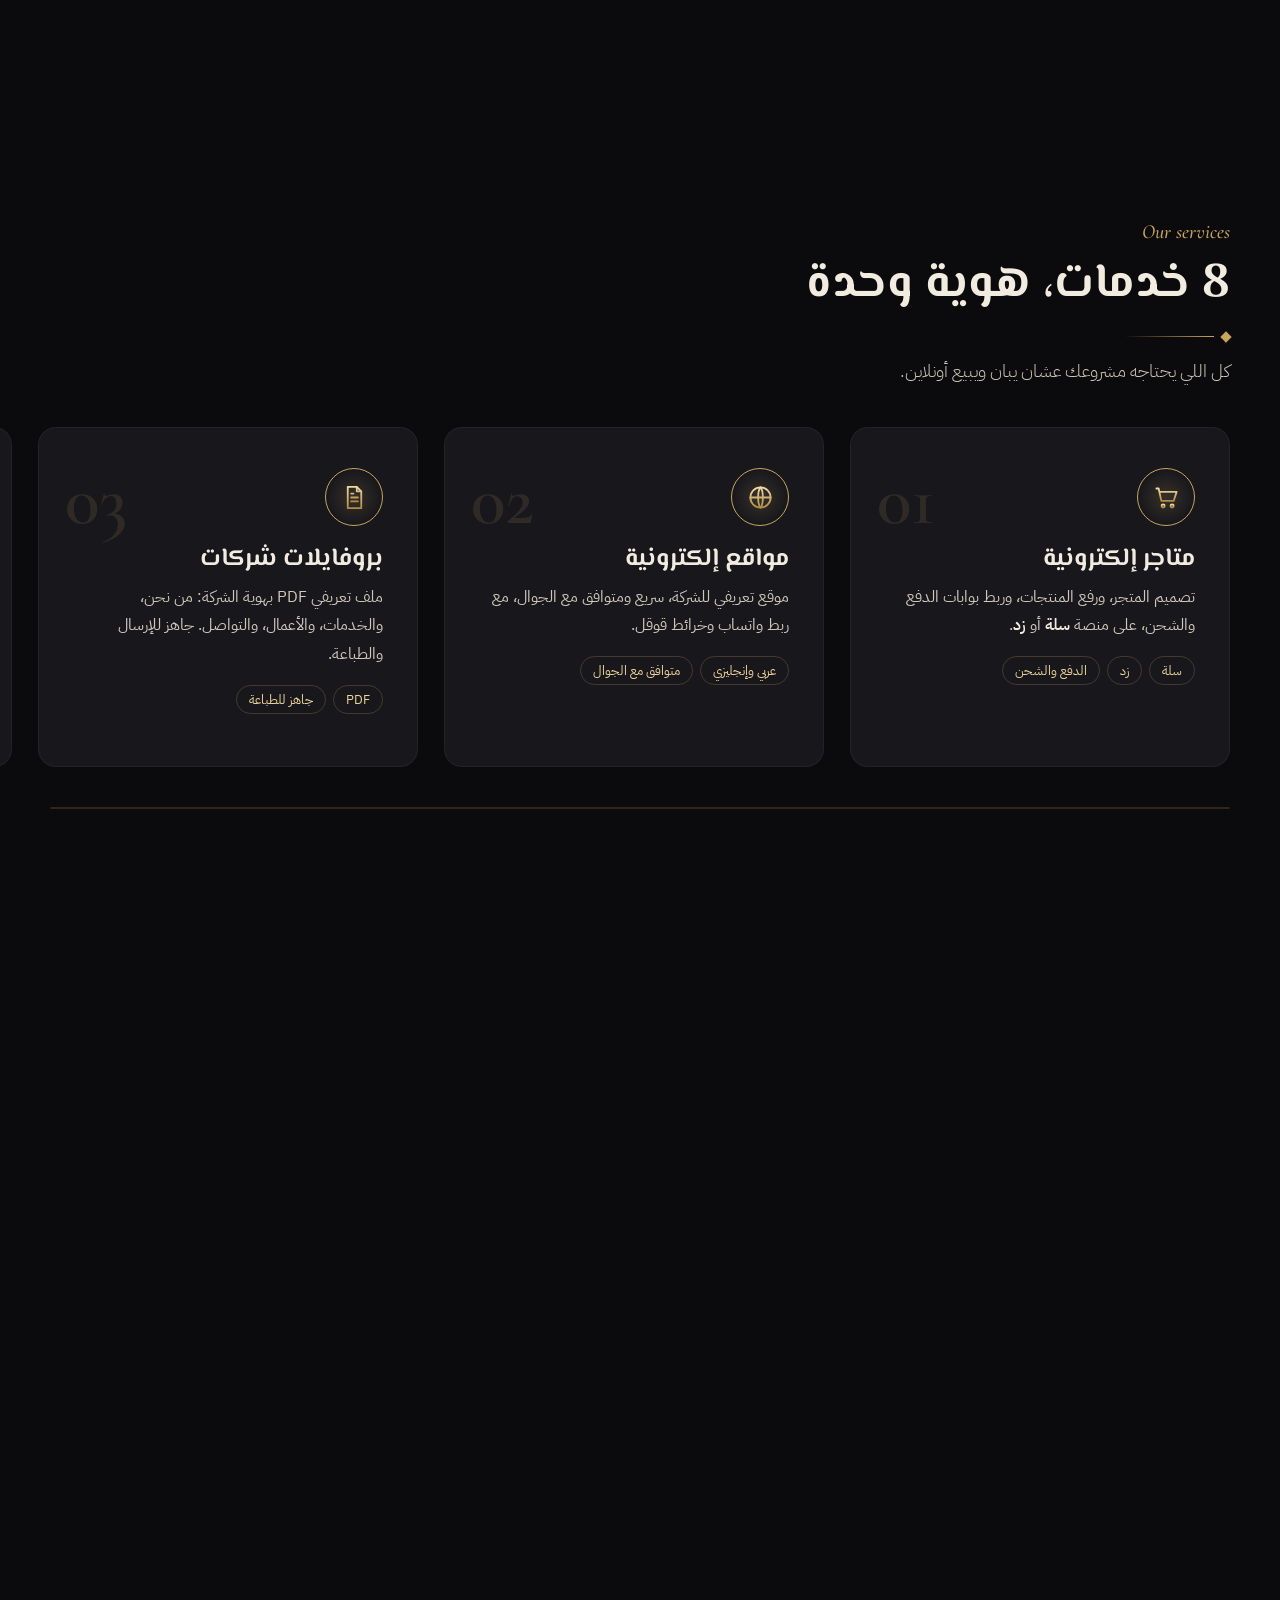
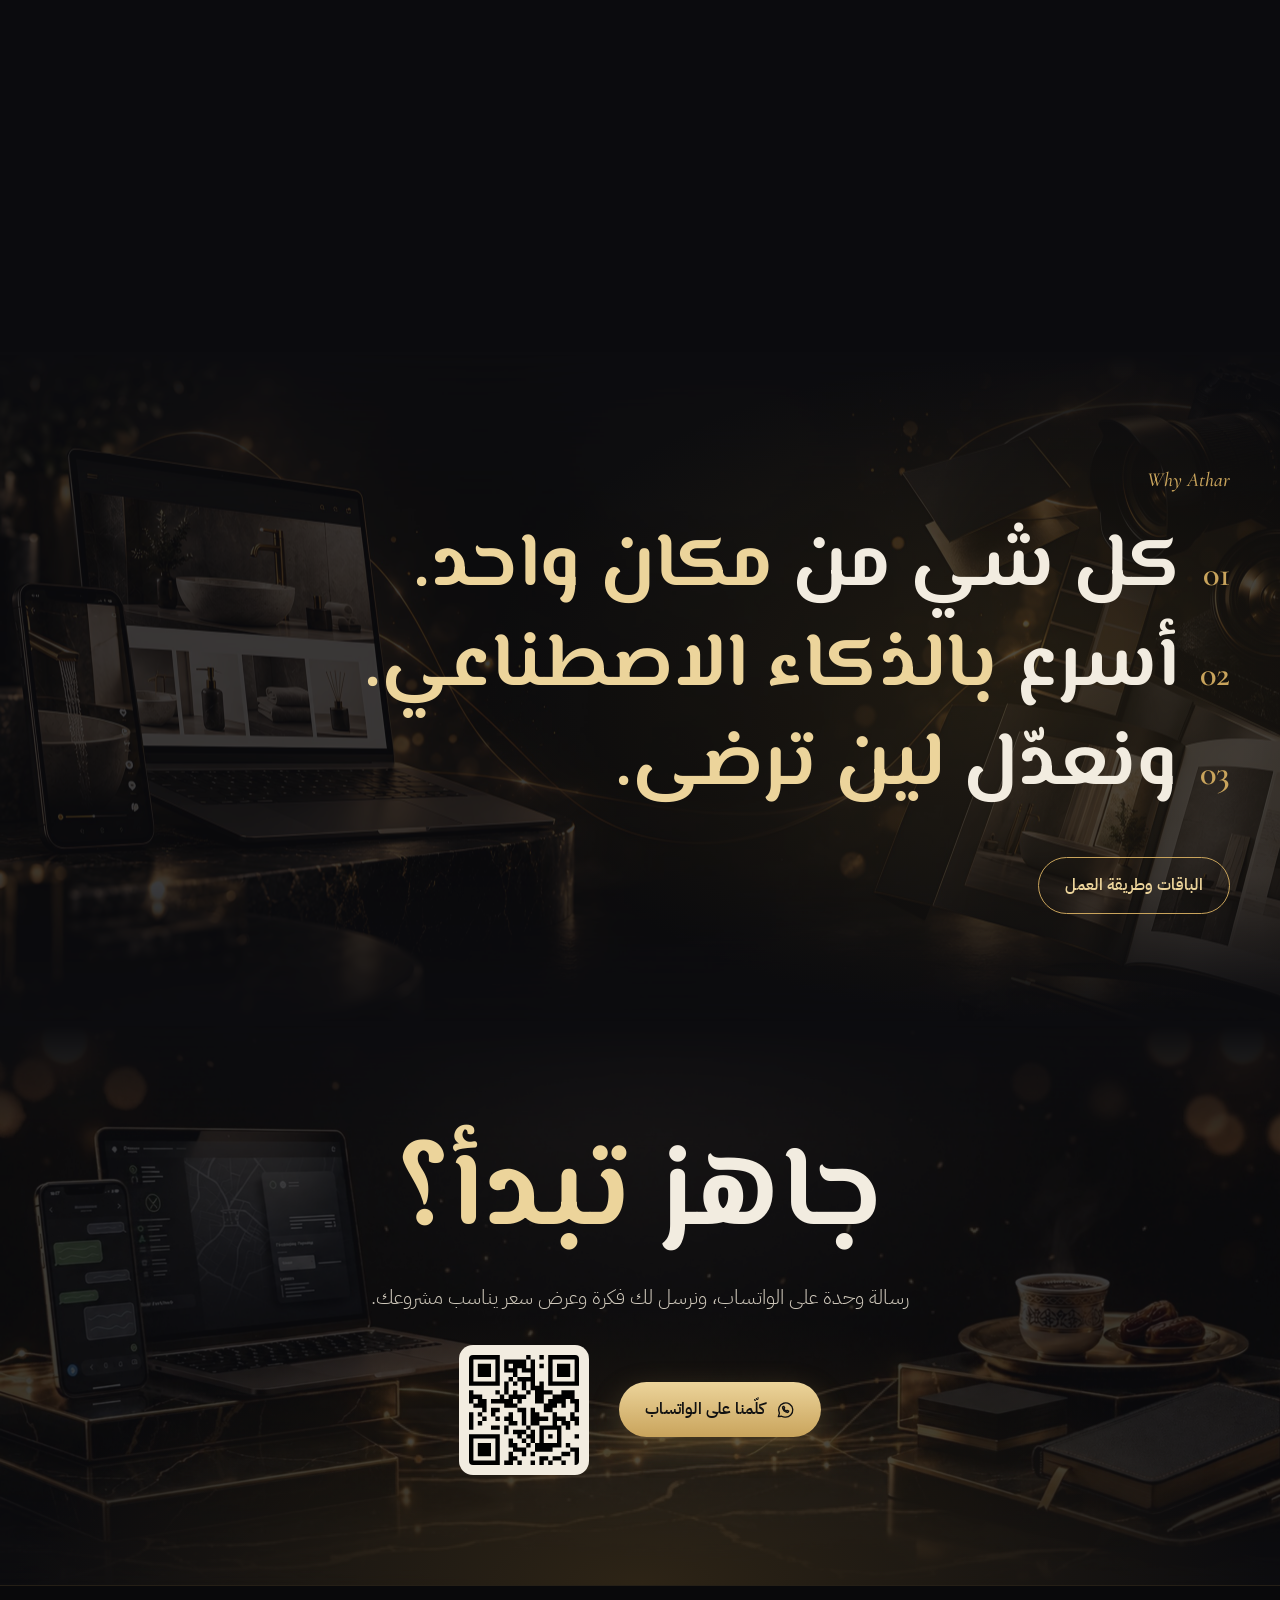
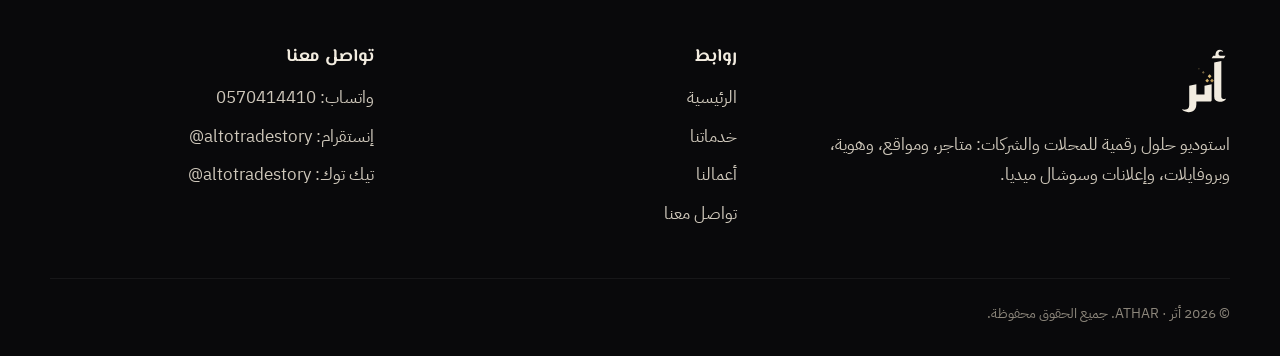
==== commit e0f338fb: "Faint scene backgrounds behind sections (packages, process, FAQ, why, final, videos) Co-Authored-By:" ====
--- a/index.html
+++ b/index.html
@@ -9,8 +9,8 @@
 <meta property="og:description" content="متاجر إلكترونية على سلة وزد، ومواقع، وهوية وبروفايلات، وإعلانات وسوشال ميديا. مشروعك يستاهل أثر.">
 <meta property="og:image" content="img/brand/athar-icon.png">
 <link rel="icon" href="img/brand/athar-icon.png">
-<link rel="stylesheet" href="style.css?v=9">
-<link rel="stylesheet" href="home.css?v=9">
+<link rel="stylesheet" href="style.css?v=10">
+<link rel="stylesheet" href="home.css?v=10">
 </head>
 <body class="home">
 <svg class="defs" aria-hidden="true"><defs><linearGradient id="g" x1="0" y1="0" x2="0" y2="1"><stop offset="0" stop-color="#f0dba6"/><stop offset="1" stop-color="#b08c45"/></linearGradient></defs></svg>
@@ -53,7 +53,7 @@
               <img class="os-site" src="img/athar_site.jpg" alt="موقع أثر">
               <div class="os-scan"></div>
             </div>
-            <div class="shot"><img src="img/d_mawja.jpg" alt=""></div><div class="shot"><img src="img/d_goldenhouse.jpg" alt=""></div><div class="shot"><img src="img/d_goldenhome.jpg?v=9" alt=""></div><div class="shot"><img src="img/d_norsin.jpg?v=9" alt=""></div><div class="shot"><div class="scr pdfv"><div class="pdfbar"><span></span>NORSIN_Profile.pdf</div><img src="img/norsin_p0.jpg" alt=""></div></div><div class="shot"><div class="scr ig"><div class="ig-top"><b>Instagram</b><i></i></div><div class="ig-prof"><div class="ig-av"><span>أثر</span></div><div class="ig-info"><b>your.brand</b><span>128 منشور · ‎18.5K متابع</span></div></div><div class="ig-grid"><img src="img/social/post1.jpg" alt=""><img src="img/social/post2.jpg" alt=""><img src="img/social/post3.jpg" alt=""><img src="img/social/post4.jpg" alt=""><img src="img/social/post5.jpg" alt=""><img src="img/social/post6.jpg" alt=""></div></div></div>
+            <div class="shot"><img src="img/d_mawja.jpg" alt=""></div><div class="shot"><img src="img/d_goldenhouse.jpg" alt=""></div><div class="shot"><img src="img/d_goldenhome.jpg?v=10" alt=""></div><div class="shot"><img src="img/d_norsin.jpg?v=10" alt=""></div><div class="shot"><div class="scr pdfv"><div class="pdfbar"><span></span>NORSIN_Profile.pdf</div><img src="img/norsin_p0.jpg" alt=""></div></div><div class="shot"><div class="scr ig"><div class="ig-top"><b>Instagram</b><i></i></div><div class="ig-prof"><div class="ig-av"><span>أثر</span></div><div class="ig-info"><b>your.brand</b><span>128 منشور · ‎18.5K متابع</span></div></div><div class="ig-grid"><img src="img/social/post1.jpg" alt=""><img src="img/social/post2.jpg" alt=""><img src="img/social/post3.jpg" alt=""><img src="img/social/post4.jpg" alt=""><img src="img/social/post5.jpg" alt=""><img src="img/social/post6.jpg" alt=""></div></div></div>
           </div><span class="cam"></span></div>
           <div class="face back"><img src="img/brand/athar-mark-gold.svg" alt=""></div>
         </div>
@@ -71,9 +71,9 @@
   </div>
 </section>
 
-<section class="vids" id="videos"><div class="wrap">
+<section class="vids sb sb-home" id="videos"><div class="wrap">
   <div class="hd center rv"><span class="lab">Video ads</span><h2>إعلانات تتكلم عن محلك</h2><div class="rule"><i></i><em></em><i></i></div><p>ريلز سوّيناها لمتجر الموجة الراقية: نصوص متحركة، وأسعار، وتعليق صوتي. شغّل الصوت وشوف.</p></div>
-  <div class="reels"><figure class="reelph rv"><div class="vphone"><video src="video/reel2.mp4" poster="video/reel2.jpg?v=9" muted loop playsinline preload="none"></video><button class="snd" aria-label="شغّل الصوت"><svg viewBox="0 0 24 24" fill="none" stroke="currentColor" stroke-width="1.8" stroke-linecap="round" stroke-linejoin="round"><path d="M4 9v6h4l5 4V5L8 9z"/><path class="on" d="M16 9a4 4 0 010 6M18.5 6.5a8 8 0 010 11"/><path class="off" d="M17 9l5 6M22 9l-5 6"/></svg></button></div><figcaption><b>ريل المعرض</b><span>46 ثانية · جولة في المحل</span></figcaption></figure><figure class="reelph rv"><div class="vphone"><video src="video/reel1.mp4" poster="video/reel1.jpg?v=9" muted loop playsinline preload="none"></video><button class="snd" aria-label="شغّل الصوت"><svg viewBox="0 0 24 24" fill="none" stroke="currentColor" stroke-width="1.8" stroke-linecap="round" stroke-linejoin="round"><path d="M4 9v6h4l5 4V5L8 9z"/><path class="on" d="M16 9a4 4 0 010 6M18.5 6.5a8 8 0 010 11"/><path class="off" d="M17 9l5 6M22 9l-5 6"/></svg></button></div><figcaption><b>فيديو العروض</b><span>عرض اليومين · الأسعار قبل وبعد</span></figcaption></figure><figure class="reelph rv"><div class="vphone"><video src="video/reel3.mp4" poster="video/reel3.jpg?v=9" muted loop playsinline preload="none"></video><button class="snd" aria-label="شغّل الصوت"><svg viewBox="0 0 24 24" fill="none" stroke="currentColor" stroke-width="1.8" stroke-linecap="round" stroke-linejoin="round"><path d="M4 9v6h4l5 4V5L8 9z"/><path class="on" d="M16 9a4 4 0 010 6M18.5 6.5a8 8 0 010 11"/><path class="off" d="M17 9l5 6M22 9l-5 6"/></svg></button></div><figcaption><b>نسخة تصميم</b><span>44 ثانية · موشن جرافيك</span></figcaption></figure></div>
+  <div class="reels"><figure class="reelph rv"><div class="vphone"><video src="video/reel2.mp4" poster="video/reel2.jpg?v=10" muted loop playsinline preload="none"></video><button class="snd" aria-label="شغّل الصوت"><svg viewBox="0 0 24 24" fill="none" stroke="currentColor" stroke-width="1.8" stroke-linecap="round" stroke-linejoin="round"><path d="M4 9v6h4l5 4V5L8 9z"/><path class="on" d="M16 9a4 4 0 010 6M18.5 6.5a8 8 0 010 11"/><path class="off" d="M17 9l5 6M22 9l-5 6"/></svg></button></div><figcaption><b>ريل المعرض</b><span>46 ثانية · جولة في المحل</span></figcaption></figure><figure class="reelph rv"><div class="vphone"><video src="video/reel1.mp4" poster="video/reel1.jpg?v=10" muted loop playsinline preload="none"></video><button class="snd" aria-label="شغّل الصوت"><svg viewBox="0 0 24 24" fill="none" stroke="currentColor" stroke-width="1.8" stroke-linecap="round" stroke-linejoin="round"><path d="M4 9v6h4l5 4V5L8 9z"/><path class="on" d="M16 9a4 4 0 010 6M18.5 6.5a8 8 0 010 11"/><path class="off" d="M17 9l5 6M22 9l-5 6"/></svg></button></div><figcaption><b>فيديو العروض</b><span>عرض اليومين · الأسعار قبل وبعد</span></figcaption></figure><figure class="reelph rv"><div class="vphone"><video src="video/reel3.mp4" poster="video/reel3.jpg?v=10" muted loop playsinline preload="none"></video><button class="snd" aria-label="شغّل الصوت"><svg viewBox="0 0 24 24" fill="none" stroke="currentColor" stroke-width="1.8" stroke-linecap="round" stroke-linejoin="round"><path d="M4 9v6h4l5 4V5L8 9z"/><path class="on" d="M16 9a4 4 0 010 6M18.5 6.5a8 8 0 010 11"/><path class="off" d="M17 9l5 6M22 9l-5 6"/></svg></button></div><figcaption><b>نسخة تصميم</b><span>44 ثانية · موشن جرافيك</span></figcaption></figure></div>
 </div></section>
 
 <section class="slide manifesto" id="manifesto"><div class="wrap">
@@ -93,7 +93,7 @@
   </div>
 </section>
 
-<section class="slide why" id="why"><div class="wrap">
+<section class="slide why sb sb-hero" id="why"><div class="wrap">
   <span class="lab">Why Athar</span>
   <div class="lines">
     <div class="line"><em>01</em><span>كل شي من <span class="gold">مكان واحد.</span></span></div>
@@ -103,14 +103,14 @@
   <div class="after"><a class="btn btn-line" href="services.html">الباقات وطريقة العمل</a></div>
 </div></section>
 
-<section class="slide final"><div class="wrap">
+<section class="slide final sb sb-contact"><div class="wrap">
   <h2 class="rv zoom">جاهز <span class="gold">تبدأ؟</span></h2>
   <p class="rv">رسالة وحدة على الواتساب، ونرسل لك فكرة وعرض سعر يناسب مشروعك.</p>
   <div class="row rv"><a class="btn btn-gold" href="https://wa.me/966570414410" target="_blank" rel="noopener"><svg class="" viewBox="0 0 24 24" fill="none" stroke="#111" stroke-width="1.6" stroke-linecap="round" stroke-linejoin="round"><path d="M4 20l1.3-4A8.5 8.5 0 1112 20.5a8.4 8.4 0 01-4.1-1z"/><path d="M9 8.5c0 3.5 2.6 6.5 6.5 6.5l1-1.6-2-1-1 .8c-1.2-.5-2.2-1.5-2.7-2.7l.8-1-1-2z"/></svg>كلّمنا على الواتساب</a>
     <img class="qr" src="img/qr_wa.svg" alt="كود واتساب"></div>
 </div></section>
-<script src="home.js?v=9"></script>
-<script src="laptop3d.js?v=9"></script>
+<script src="home.js?v=10"></script>
+<script src="laptop3d.js?v=10"></script>
 
 </main>
 <footer>
@@ -128,6 +128,6 @@
   </div>
 </footer>
 <a class="wa" href="https://wa.me/966570414410" target="_blank" rel="noopener" aria-label="واتساب"><svg class="" viewBox="0 0 24 24" fill="none" stroke="#111" stroke-width="1.6" stroke-linecap="round" stroke-linejoin="round"><path d="M4 20l1.3-4A8.5 8.5 0 1112 20.5a8.4 8.4 0 01-4.1-1z"/><path d="M9 8.5c0 3.5 2.6 6.5 6.5 6.5l1-1.6-2-1-1 .8c-1.2-.5-2.2-1.5-2.7-2.7l.8-1-1-2z"/></svg></a>
-<script src="site.js?v=9"></script>
+<script src="site.js?v=10"></script>
 </body>
 </html>
--- a/style.css
+++ b/style.css
@@ -59,6 +59,18 @@
 .glow::before { content: ""; position: absolute; width: 600px; height: 600px; border-radius: 50%; top: -260px; left: -220px; background: radial-gradient(circle, rgba(201,164,92,.12), transparent 65%); pointer-events: none; }
 
 /* ---------- page hero (inner pages): a calm full-height opening slide ---------- */
+/* faint scene backgrounds behind some sections (same style as the page heroes), fading at top and bottom */
+.sb { position: relative; overflow: hidden; }
+.sb::before { content: ""; position: absolute; inset: 0; z-index: 0; pointer-events: none; background: var(--sbimg) center / cover no-repeat; opacity: .2;
+  -webkit-mask-image: linear-gradient(transparent, #000 22%, #000 78%, transparent); mask-image: linear-gradient(transparent, #000 22%, #000 78%, transparent); }
+.sb > .wrap { position: relative; z-index: 1; }
+.sb-hero { --sbimg: url(img/hero_work.jpg?v=9); }
+.sb-home { --sbimg: url(img/home_bg.jpg?v=9); }
+.sb-services { --sbimg: url(img/services_bg.jpg?v=9); }
+.sb-work { --sbimg: url(img/work_bg.jpg?v=9); }
+.sb-contact { --sbimg: url(img/contact_bg.jpg?v=9); }
+@media (max-width: 860px) { .sb::before { opacity: .14; } }
+
 /* each inner page gets its own AI-made background; the middle stays dark for the title */
 .phero .pbg { position: absolute; inset: 0; background: center / cover no-repeat; animation: pbgIn 2.4s ease both; }
 .phero .pbg::after { content: ""; position: absolute; inset: 0;
--- a/home.css
+++ b/home.css
@@ -1,4 +1,4 @@
-﻿@import url("laptop3d.css?v=9");
+﻿@import url("laptop3d.css?v=10");
 /* ===== cinematic home page («أثر») ===== */
 .home main section { padding: 0; }
 
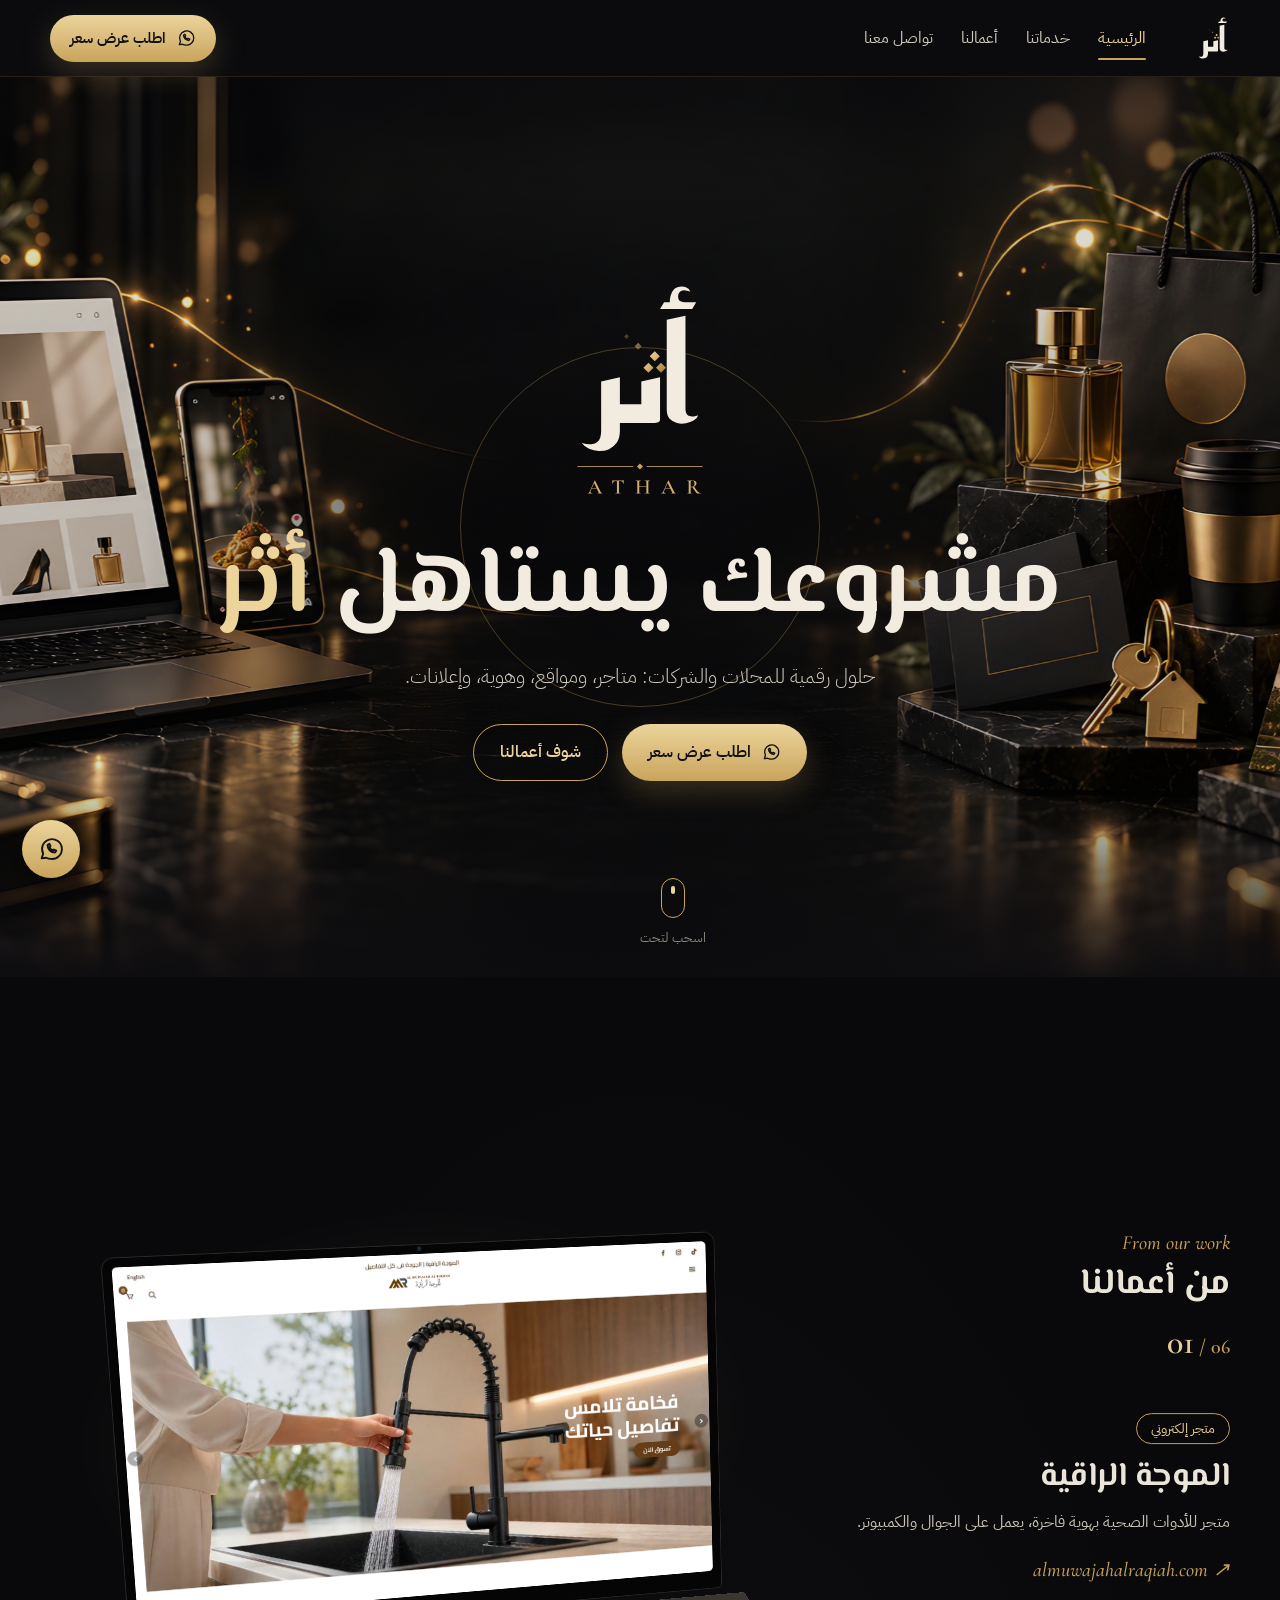
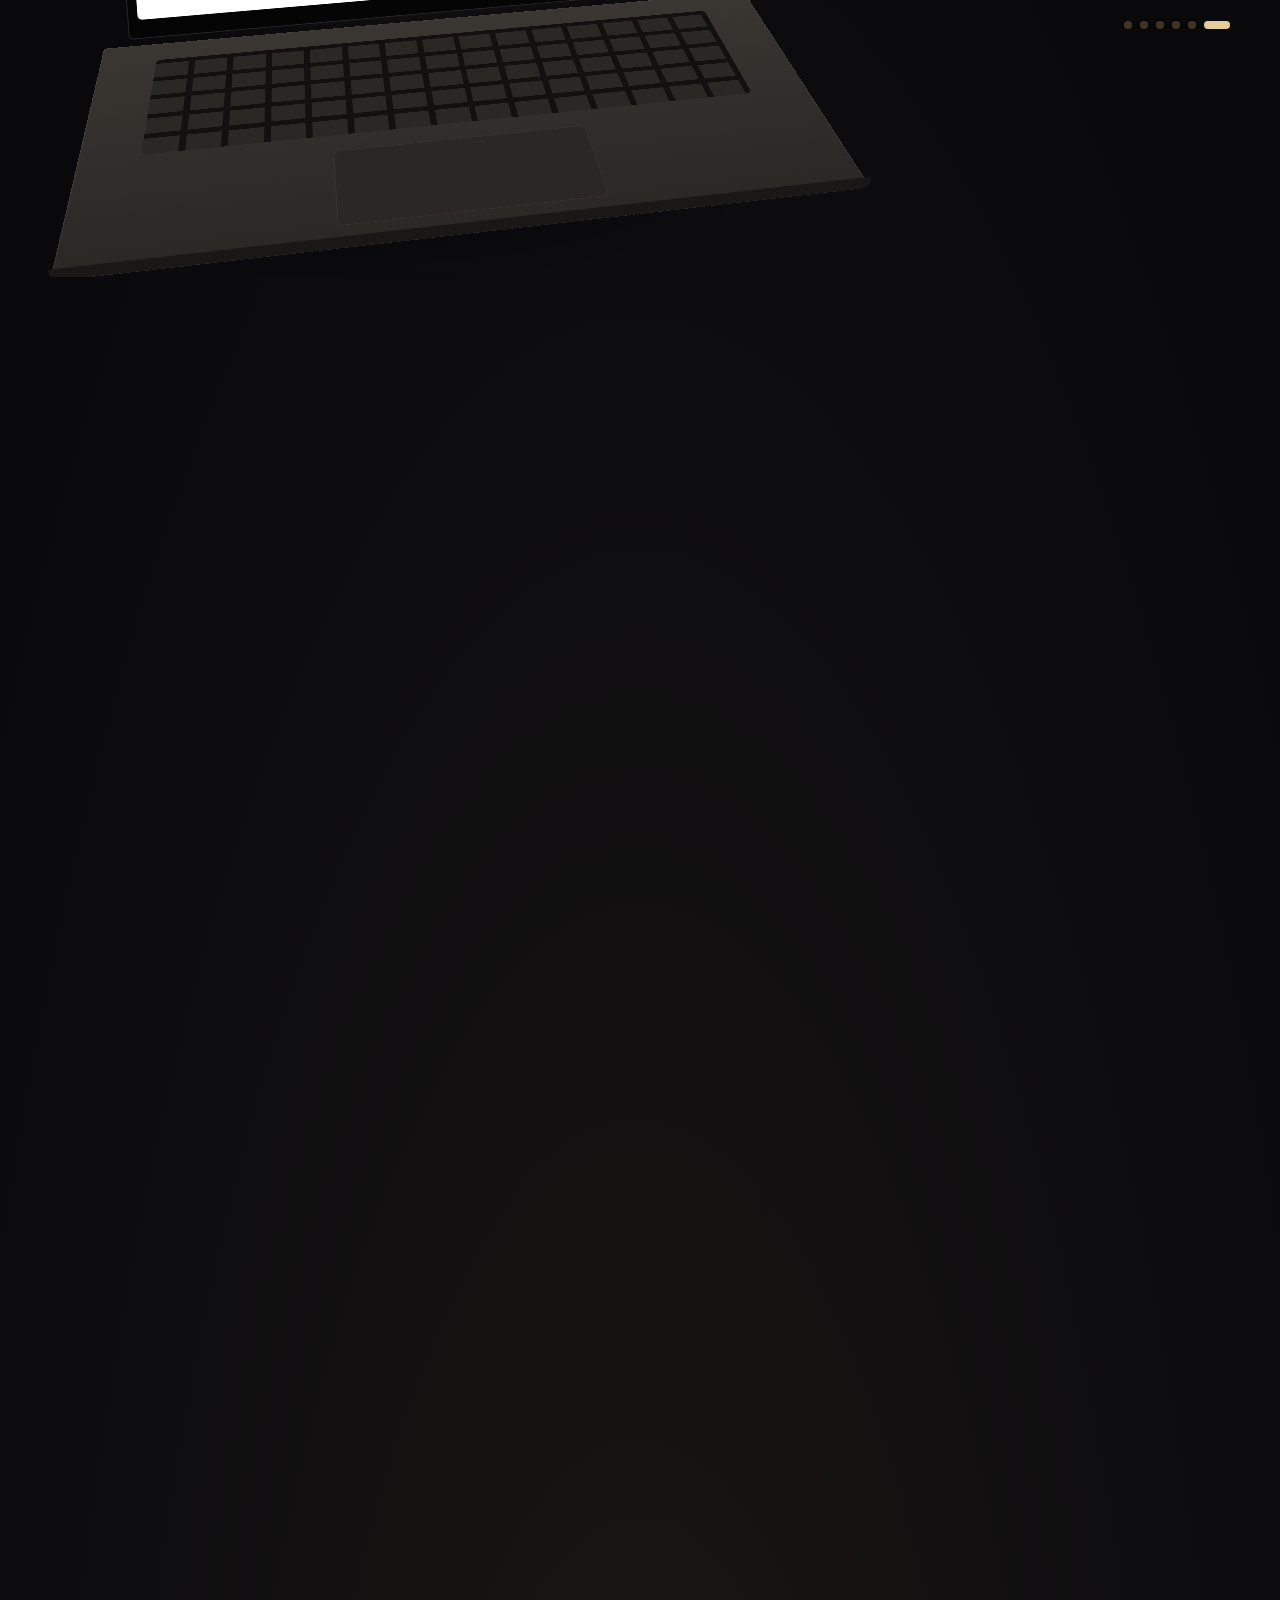
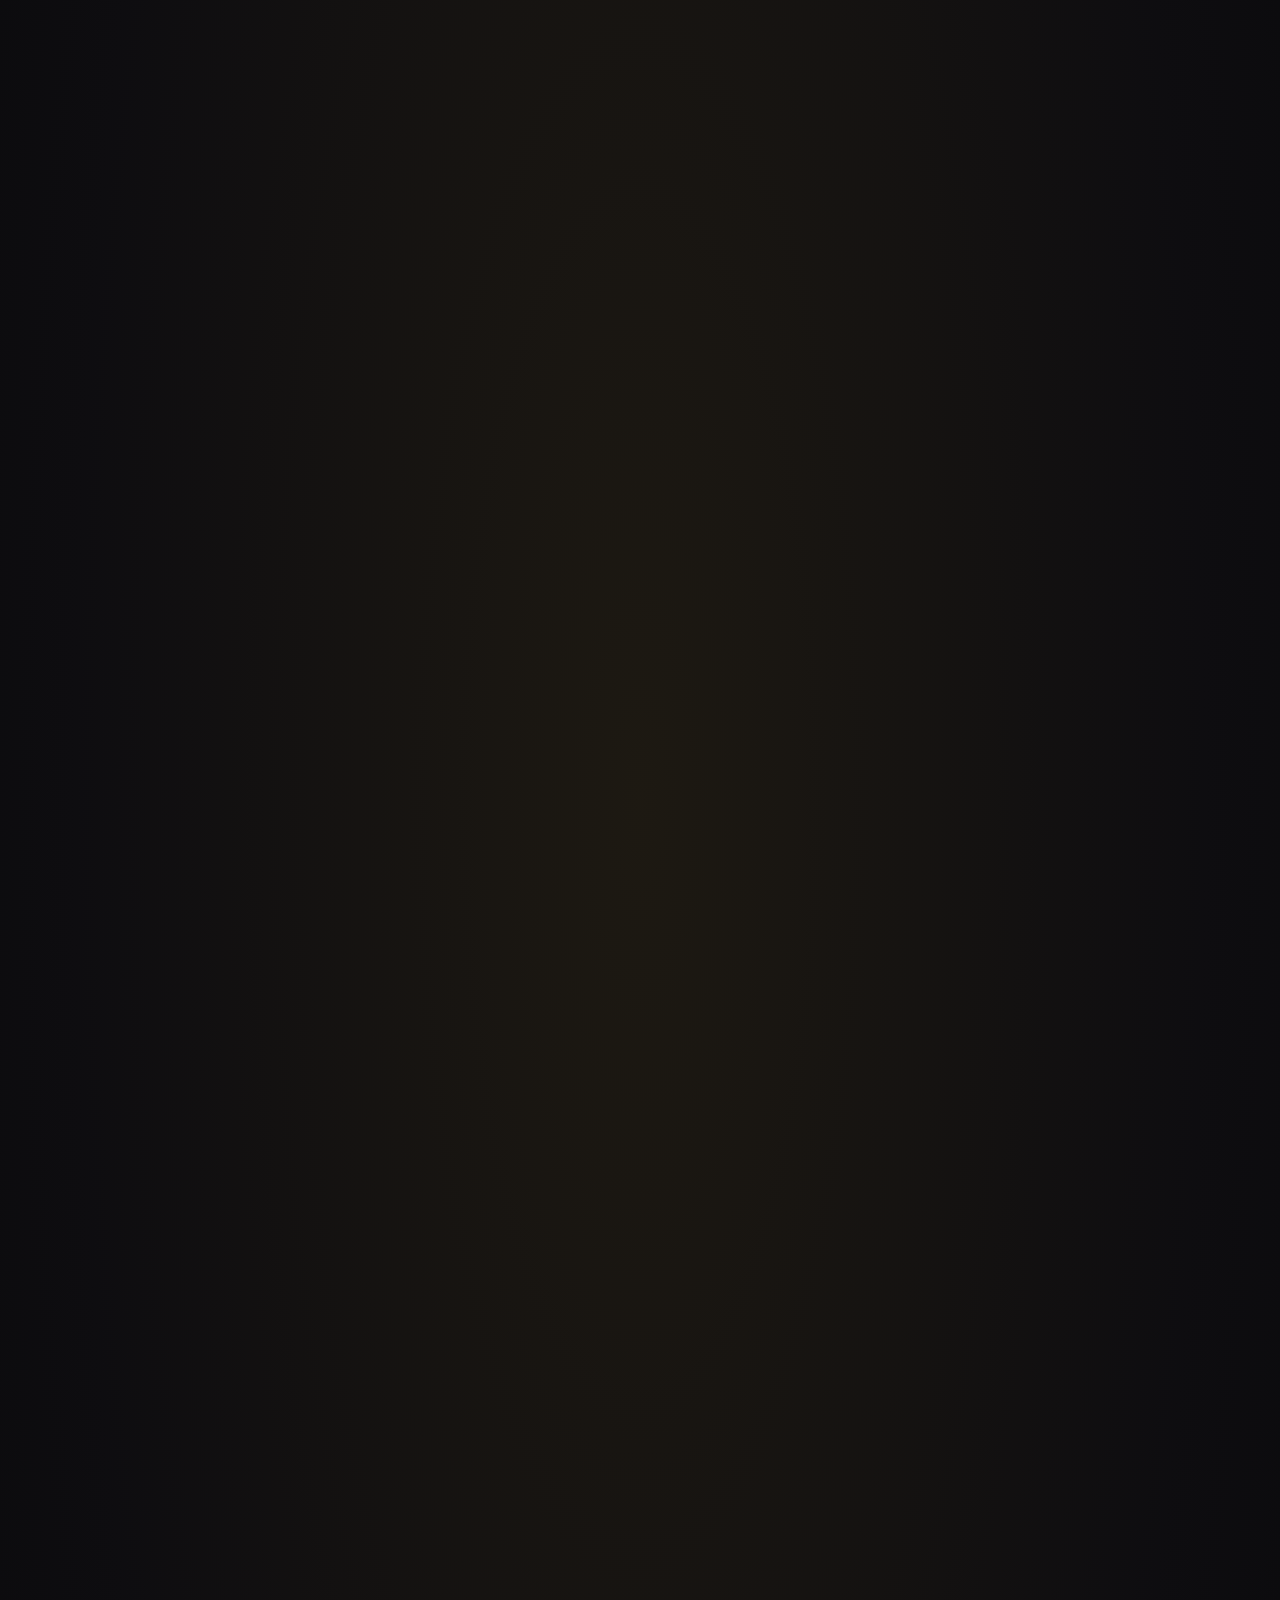
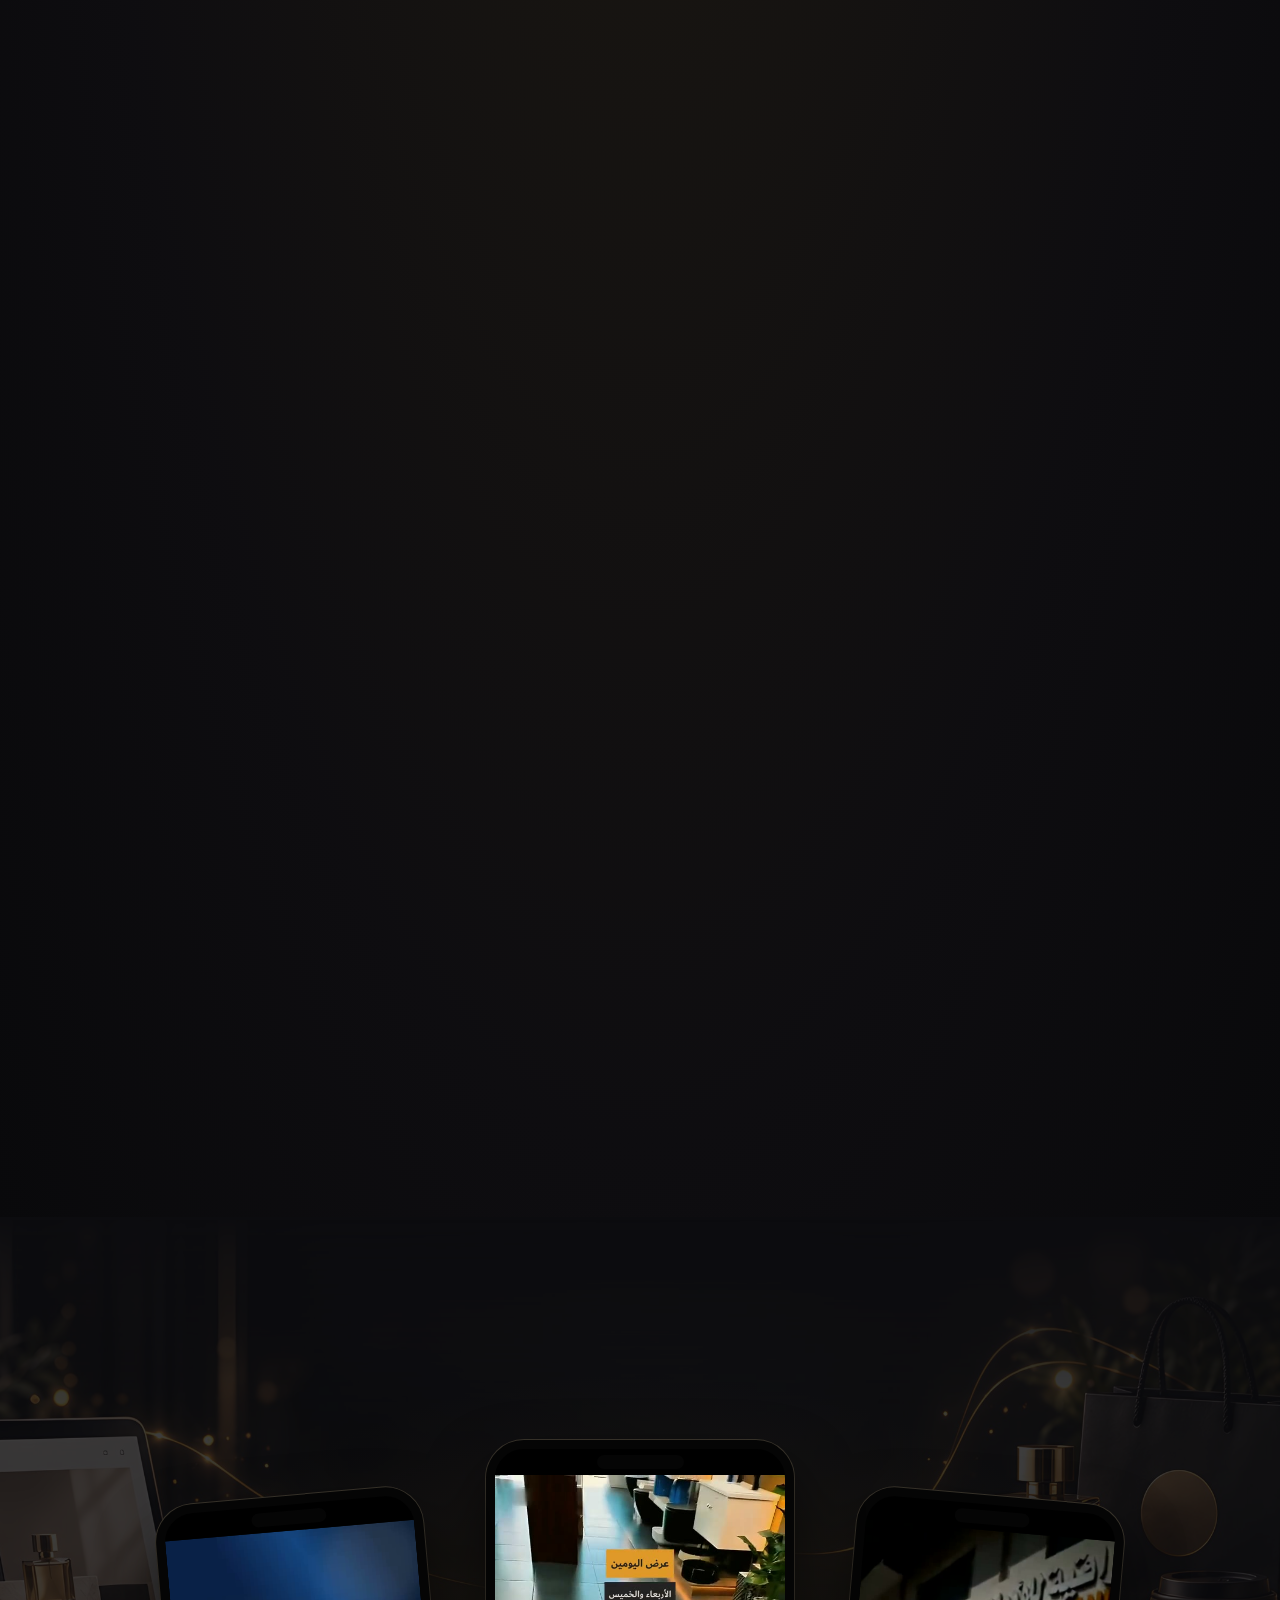
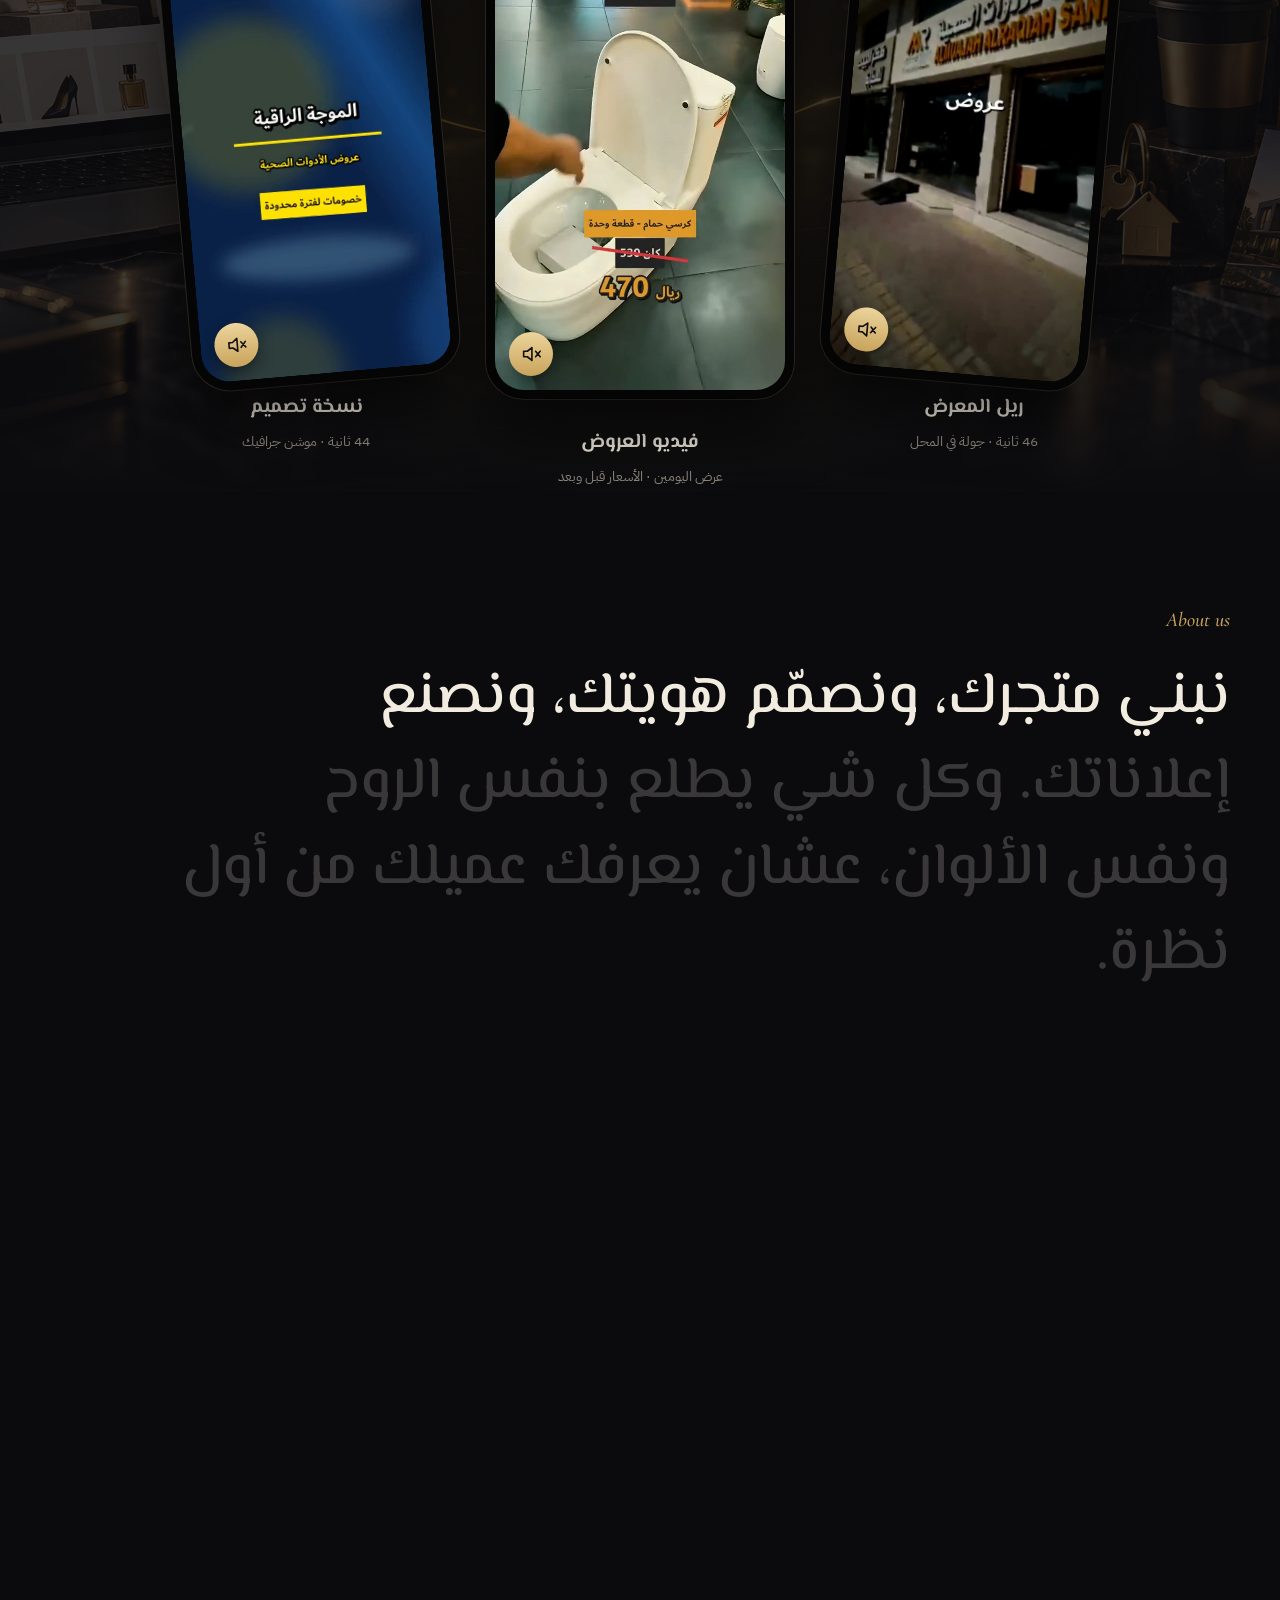
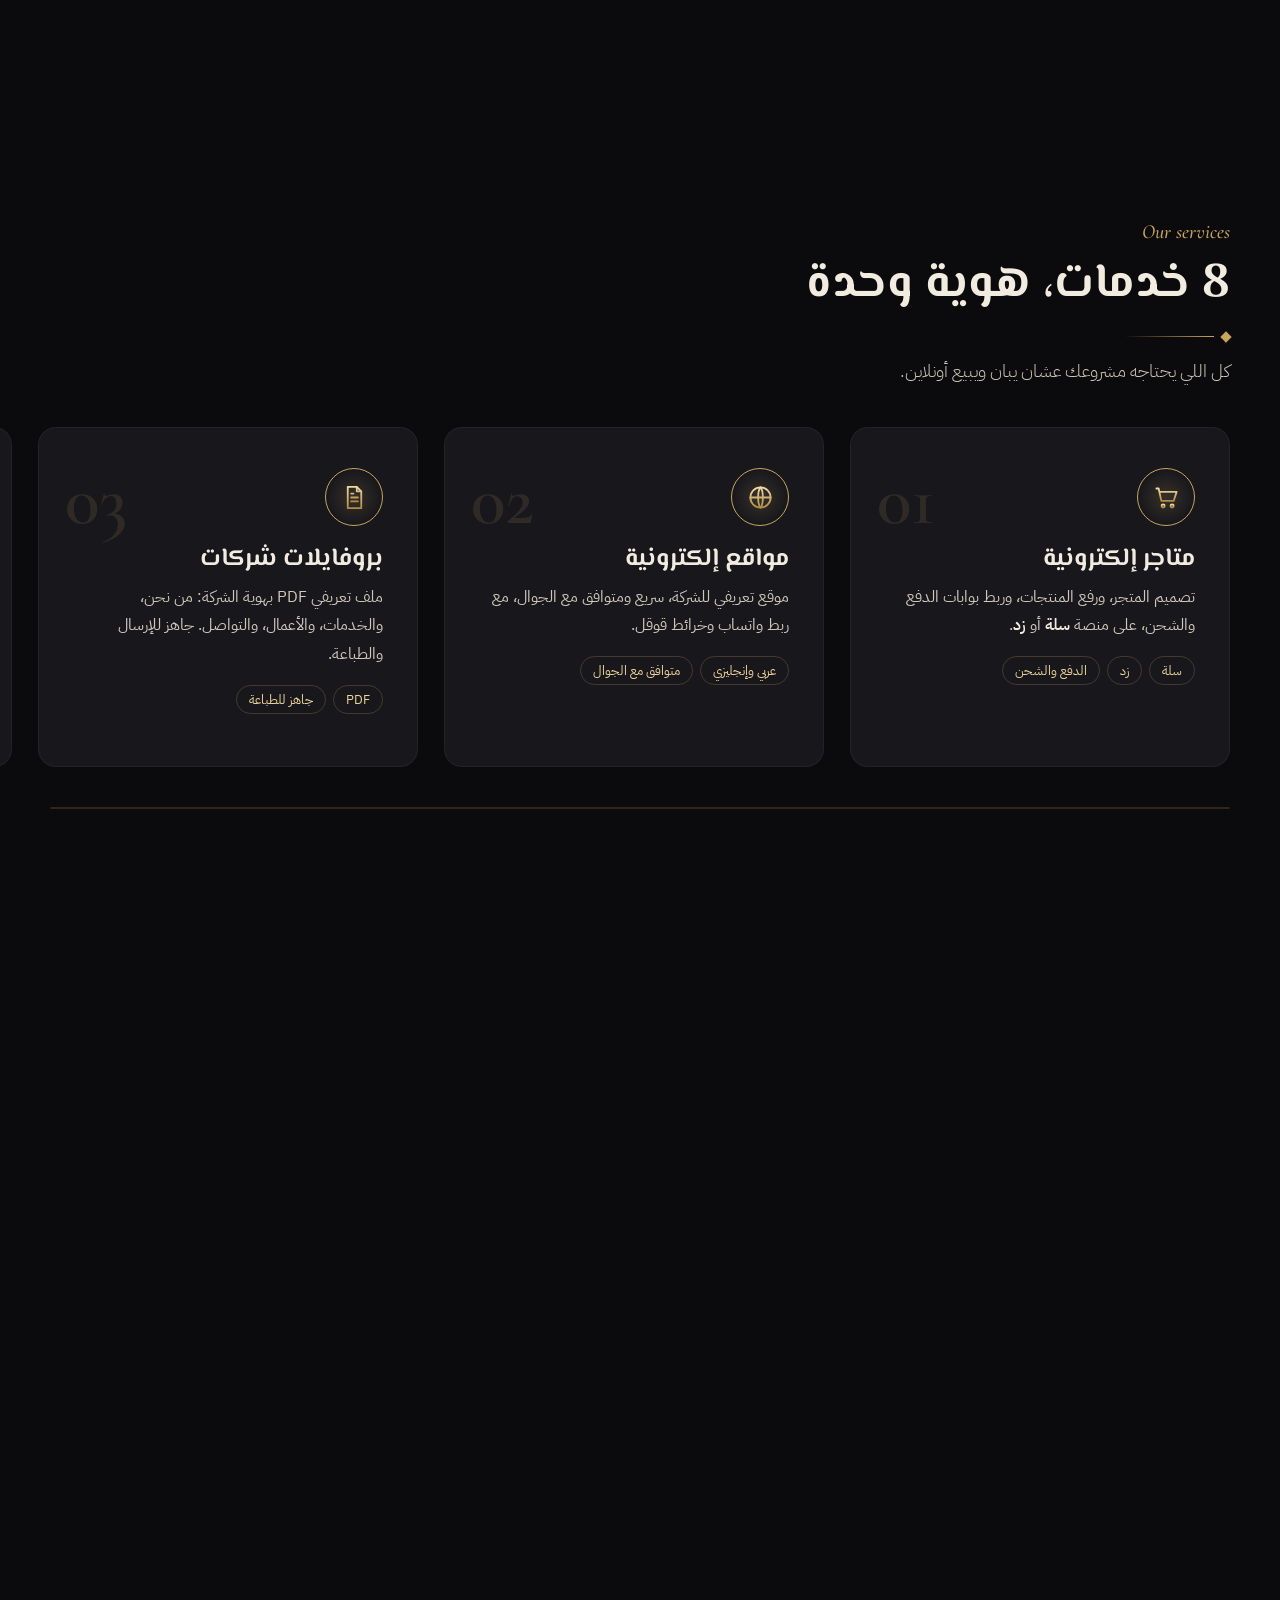
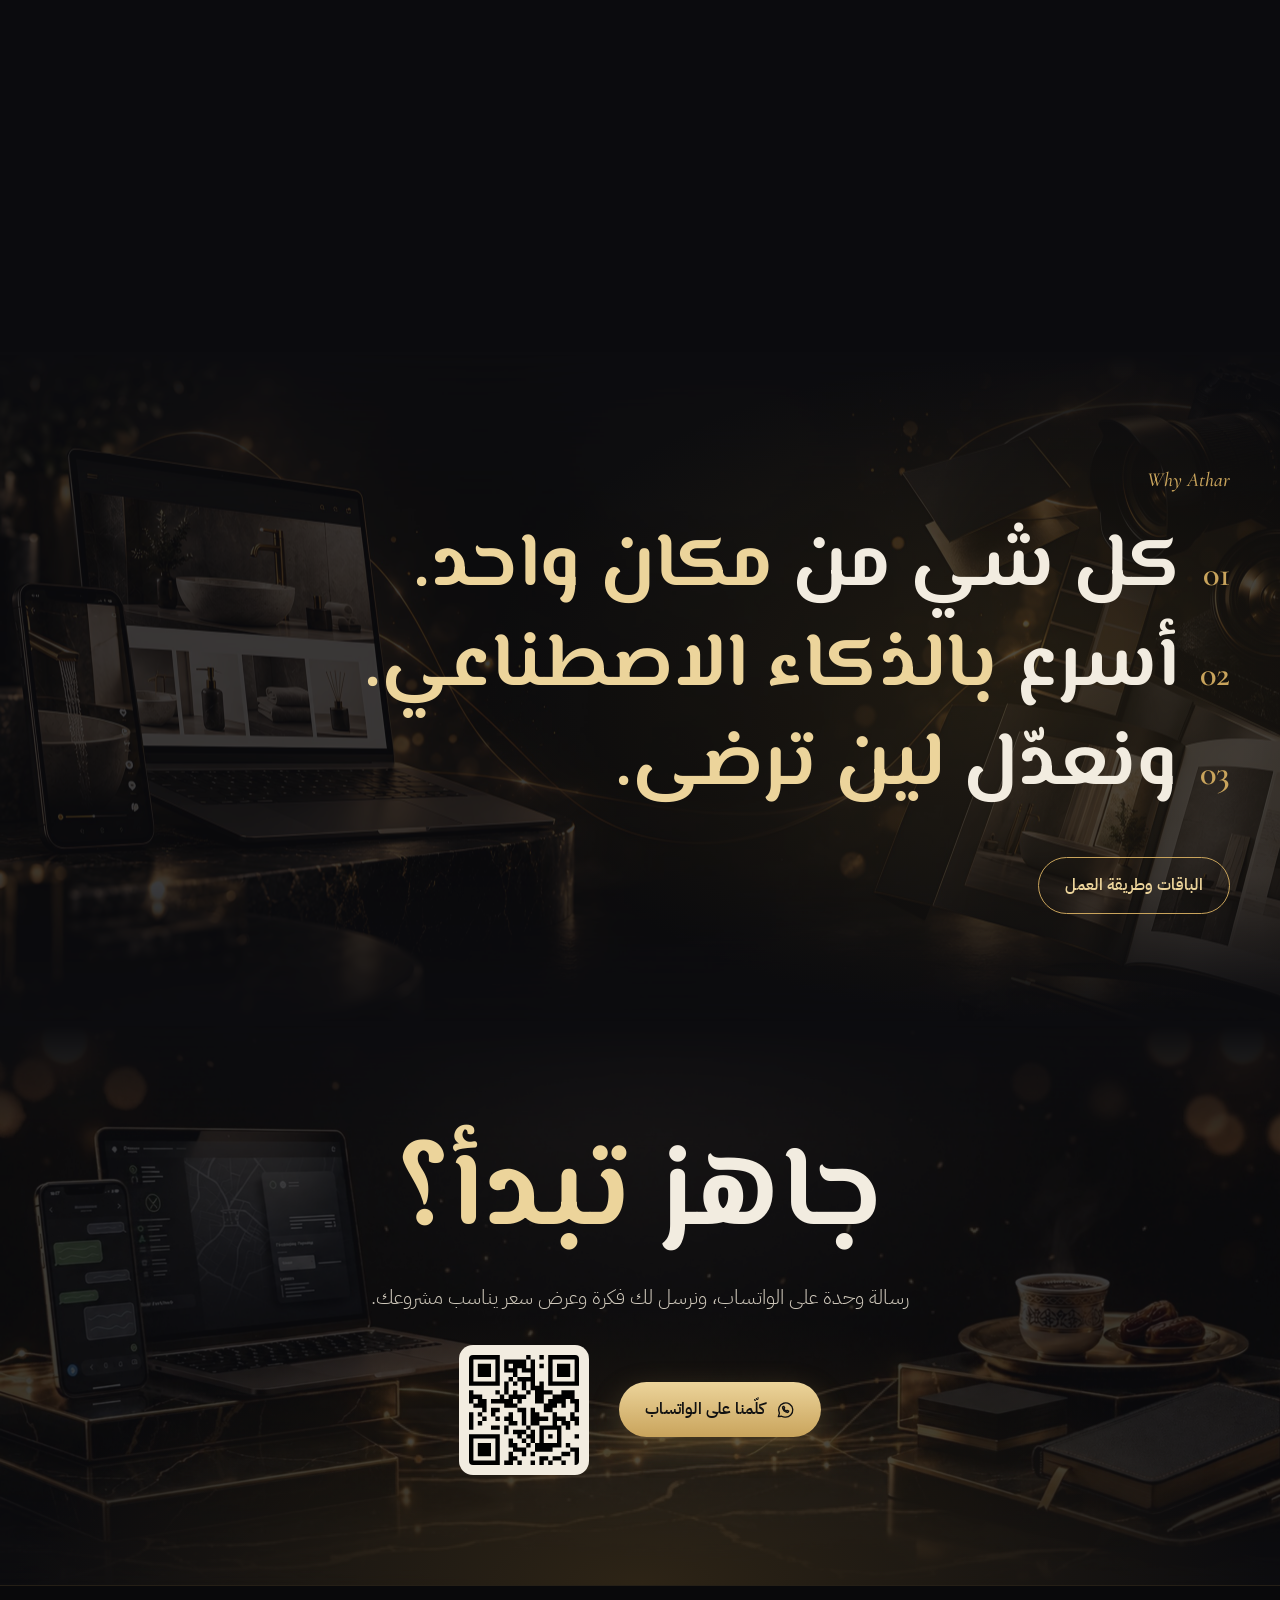
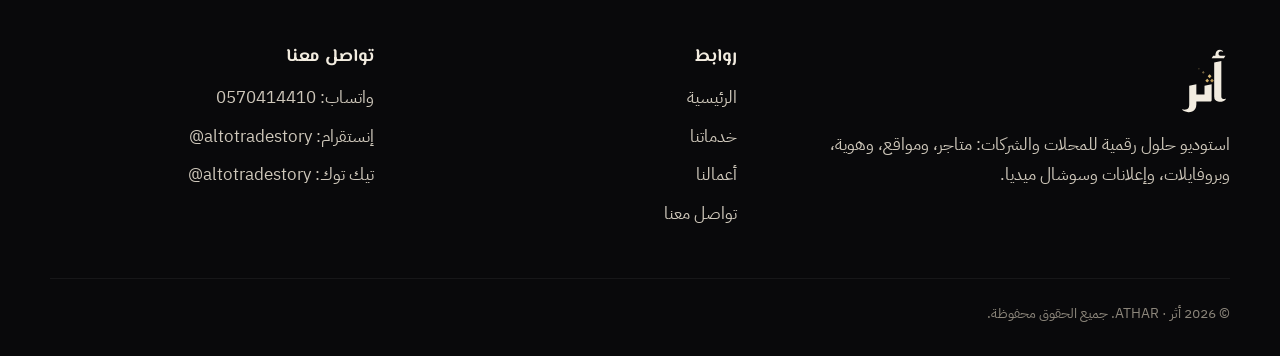
==== commit ce6d28e5: "Section backgrounds cover the whole section (no more round crop) Co-Authored-By: Claude Opus 5.5 <no" ====
--- a/index.html
+++ b/index.html
@@ -9,8 +9,8 @@
 <meta property="og:description" content="متاجر إلكترونية على سلة وزد، ومواقع، وهوية وبروفايلات، وإعلانات وسوشال ميديا. مشروعك يستاهل أثر.">
 <meta property="og:image" content="img/brand/athar-icon.png">
 <link rel="icon" href="img/brand/athar-icon.png">
-<link rel="stylesheet" href="style.css?v=10">
-<link rel="stylesheet" href="home.css?v=10">
+<link rel="stylesheet" href="style.css?v=11">
+<link rel="stylesheet" href="home.css?v=11">
 </head>
 <body class="home">
 <svg class="defs" aria-hidden="true"><defs><linearGradient id="g" x1="0" y1="0" x2="0" y2="1"><stop offset="0" stop-color="#f0dba6"/><stop offset="1" stop-color="#b08c45"/></linearGradient></defs></svg>
@@ -53,7 +53,7 @@
               <img class="os-site" src="img/athar_site.jpg" alt="موقع أثر">
               <div class="os-scan"></div>
             </div>
-            <div class="shot"><img src="img/d_mawja.jpg" alt=""></div><div class="shot"><img src="img/d_goldenhouse.jpg" alt=""></div><div class="shot"><img src="img/d_goldenhome.jpg?v=10" alt=""></div><div class="shot"><img src="img/d_norsin.jpg?v=10" alt=""></div><div class="shot"><div class="scr pdfv"><div class="pdfbar"><span></span>NORSIN_Profile.pdf</div><img src="img/norsin_p0.jpg" alt=""></div></div><div class="shot"><div class="scr ig"><div class="ig-top"><b>Instagram</b><i></i></div><div class="ig-prof"><div class="ig-av"><span>أثر</span></div><div class="ig-info"><b>your.brand</b><span>128 منشور · ‎18.5K متابع</span></div></div><div class="ig-grid"><img src="img/social/post1.jpg" alt=""><img src="img/social/post2.jpg" alt=""><img src="img/social/post3.jpg" alt=""><img src="img/social/post4.jpg" alt=""><img src="img/social/post5.jpg" alt=""><img src="img/social/post6.jpg" alt=""></div></div></div>
+            <div class="shot"><img src="img/d_mawja.jpg" alt=""></div><div class="shot"><img src="img/d_goldenhouse.jpg" alt=""></div><div class="shot"><img src="img/d_goldenhome.jpg?v=11" alt=""></div><div class="shot"><img src="img/d_norsin.jpg?v=11" alt=""></div><div class="shot"><div class="scr pdfv"><div class="pdfbar"><span></span>NORSIN_Profile.pdf</div><img src="img/norsin_p0.jpg" alt=""></div></div><div class="shot"><div class="scr ig"><div class="ig-top"><b>Instagram</b><i></i></div><div class="ig-prof"><div class="ig-av"><span>أثر</span></div><div class="ig-info"><b>your.brand</b><span>128 منشور · ‎18.5K متابع</span></div></div><div class="ig-grid"><img src="img/social/post1.jpg" alt=""><img src="img/social/post2.jpg" alt=""><img src="img/social/post3.jpg" alt=""><img src="img/social/post4.jpg" alt=""><img src="img/social/post5.jpg" alt=""><img src="img/social/post6.jpg" alt=""></div></div></div>
           </div><span class="cam"></span></div>
           <div class="face back"><img src="img/brand/athar-mark-gold.svg" alt=""></div>
         </div>
@@ -73,7 +73,7 @@
 
 <section class="vids sb sb-home" id="videos"><div class="wrap">
   <div class="hd center rv"><span class="lab">Video ads</span><h2>إعلانات تتكلم عن محلك</h2><div class="rule"><i></i><em></em><i></i></div><p>ريلز سوّيناها لمتجر الموجة الراقية: نصوص متحركة، وأسعار، وتعليق صوتي. شغّل الصوت وشوف.</p></div>
-  <div class="reels"><figure class="reelph rv"><div class="vphone"><video src="video/reel2.mp4" poster="video/reel2.jpg?v=10" muted loop playsinline preload="none"></video><button class="snd" aria-label="شغّل الصوت"><svg viewBox="0 0 24 24" fill="none" stroke="currentColor" stroke-width="1.8" stroke-linecap="round" stroke-linejoin="round"><path d="M4 9v6h4l5 4V5L8 9z"/><path class="on" d="M16 9a4 4 0 010 6M18.5 6.5a8 8 0 010 11"/><path class="off" d="M17 9l5 6M22 9l-5 6"/></svg></button></div><figcaption><b>ريل المعرض</b><span>46 ثانية · جولة في المحل</span></figcaption></figure><figure class="reelph rv"><div class="vphone"><video src="video/reel1.mp4" poster="video/reel1.jpg?v=10" muted loop playsinline preload="none"></video><button class="snd" aria-label="شغّل الصوت"><svg viewBox="0 0 24 24" fill="none" stroke="currentColor" stroke-width="1.8" stroke-linecap="round" stroke-linejoin="round"><path d="M4 9v6h4l5 4V5L8 9z"/><path class="on" d="M16 9a4 4 0 010 6M18.5 6.5a8 8 0 010 11"/><path class="off" d="M17 9l5 6M22 9l-5 6"/></svg></button></div><figcaption><b>فيديو العروض</b><span>عرض اليومين · الأسعار قبل وبعد</span></figcaption></figure><figure class="reelph rv"><div class="vphone"><video src="video/reel3.mp4" poster="video/reel3.jpg?v=10" muted loop playsinline preload="none"></video><button class="snd" aria-label="شغّل الصوت"><svg viewBox="0 0 24 24" fill="none" stroke="currentColor" stroke-width="1.8" stroke-linecap="round" stroke-linejoin="round"><path d="M4 9v6h4l5 4V5L8 9z"/><path class="on" d="M16 9a4 4 0 010 6M18.5 6.5a8 8 0 010 11"/><path class="off" d="M17 9l5 6M22 9l-5 6"/></svg></button></div><figcaption><b>نسخة تصميم</b><span>44 ثانية · موشن جرافيك</span></figcaption></figure></div>
+  <div class="reels"><figure class="reelph rv"><div class="vphone"><video src="video/reel2.mp4" poster="video/reel2.jpg?v=11" muted loop playsinline preload="none"></video><button class="snd" aria-label="شغّل الصوت"><svg viewBox="0 0 24 24" fill="none" stroke="currentColor" stroke-width="1.8" stroke-linecap="round" stroke-linejoin="round"><path d="M4 9v6h4l5 4V5L8 9z"/><path class="on" d="M16 9a4 4 0 010 6M18.5 6.5a8 8 0 010 11"/><path class="off" d="M17 9l5 6M22 9l-5 6"/></svg></button></div><figcaption><b>ريل المعرض</b><span>46 ثانية · جولة في المحل</span></figcaption></figure><figure class="reelph rv"><div class="vphone"><video src="video/reel1.mp4" poster="video/reel1.jpg?v=11" muted loop playsinline preload="none"></video><button class="snd" aria-label="شغّل الصوت"><svg viewBox="0 0 24 24" fill="none" stroke="currentColor" stroke-width="1.8" stroke-linecap="round" stroke-linejoin="round"><path d="M4 9v6h4l5 4V5L8 9z"/><path class="on" d="M16 9a4 4 0 010 6M18.5 6.5a8 8 0 010 11"/><path class="off" d="M17 9l5 6M22 9l-5 6"/></svg></button></div><figcaption><b>فيديو العروض</b><span>عرض اليومين · الأسعار قبل وبعد</span></figcaption></figure><figure class="reelph rv"><div class="vphone"><video src="video/reel3.mp4" poster="video/reel3.jpg?v=11" muted loop playsinline preload="none"></video><button class="snd" aria-label="شغّل الصوت"><svg viewBox="0 0 24 24" fill="none" stroke="currentColor" stroke-width="1.8" stroke-linecap="round" stroke-linejoin="round"><path d="M4 9v6h4l5 4V5L8 9z"/><path class="on" d="M16 9a4 4 0 010 6M18.5 6.5a8 8 0 010 11"/><path class="off" d="M17 9l5 6M22 9l-5 6"/></svg></button></div><figcaption><b>نسخة تصميم</b><span>44 ثانية · موشن جرافيك</span></figcaption></figure></div>
 </div></section>
 
 <section class="slide manifesto" id="manifesto"><div class="wrap">
@@ -109,8 +109,8 @@
   <div class="row rv"><a class="btn btn-gold" href="https://wa.me/966570414410" target="_blank" rel="noopener"><svg class="" viewBox="0 0 24 24" fill="none" stroke="#111" stroke-width="1.6" stroke-linecap="round" stroke-linejoin="round"><path d="M4 20l1.3-4A8.5 8.5 0 1112 20.5a8.4 8.4 0 01-4.1-1z"/><path d="M9 8.5c0 3.5 2.6 6.5 6.5 6.5l1-1.6-2-1-1 .8c-1.2-.5-2.2-1.5-2.7-2.7l.8-1-1-2z"/></svg>كلّمنا على الواتساب</a>
     <img class="qr" src="img/qr_wa.svg" alt="كود واتساب"></div>
 </div></section>
-<script src="home.js?v=10"></script>
-<script src="laptop3d.js?v=10"></script>
+<script src="home.js?v=11"></script>
+<script src="laptop3d.js?v=11"></script>
 
 </main>
 <footer>
@@ -128,6 +128,6 @@
   </div>
 </footer>
 <a class="wa" href="https://wa.me/966570414410" target="_blank" rel="noopener" aria-label="واتساب"><svg class="" viewBox="0 0 24 24" fill="none" stroke="#111" stroke-width="1.6" stroke-linecap="round" stroke-linejoin="round"><path d="M4 20l1.3-4A8.5 8.5 0 1112 20.5a8.4 8.4 0 01-4.1-1z"/><path d="M9 8.5c0 3.5 2.6 6.5 6.5 6.5l1-1.6-2-1-1 .8c-1.2-.5-2.2-1.5-2.7-2.7l.8-1-1-2z"/></svg></a>
-<script src="site.js?v=10"></script>
+<script src="site.js?v=11"></script>
 </body>
 </html>
--- a/style.css
+++ b/style.css
@@ -64,6 +64,8 @@
 .sb::before { content: ""; position: absolute; inset: 0; z-index: 0; pointer-events: none; background: var(--sbimg) center / cover no-repeat; opacity: .2;
   -webkit-mask-image: linear-gradient(transparent, #000 22%, #000 78%, transparent); mask-image: linear-gradient(transparent, #000 22%, #000 78%, transparent); }
 .sb > .wrap { position: relative; z-index: 1; }
+/* the .glow sections also use ::before (a round glow); make the picture cover the whole section instead */
+.glow.sb::before, .sb::before { top: 0; left: 0; right: 0; bottom: 0; width: auto; height: auto; border-radius: 0; }
 .sb-hero { --sbimg: url(img/hero_work.jpg?v=9); }
 .sb-home { --sbimg: url(img/home_bg.jpg?v=9); }
 .sb-services { --sbimg: url(img/services_bg.jpg?v=9); }
--- a/home.css
+++ b/home.css
@@ -1,4 +1,4 @@
-﻿@import url("laptop3d.css?v=10");
+﻿@import url("laptop3d.css?v=11");
 /* ===== cinematic home page («أثر») ===== */
 .home main section { padding: 0; }
 
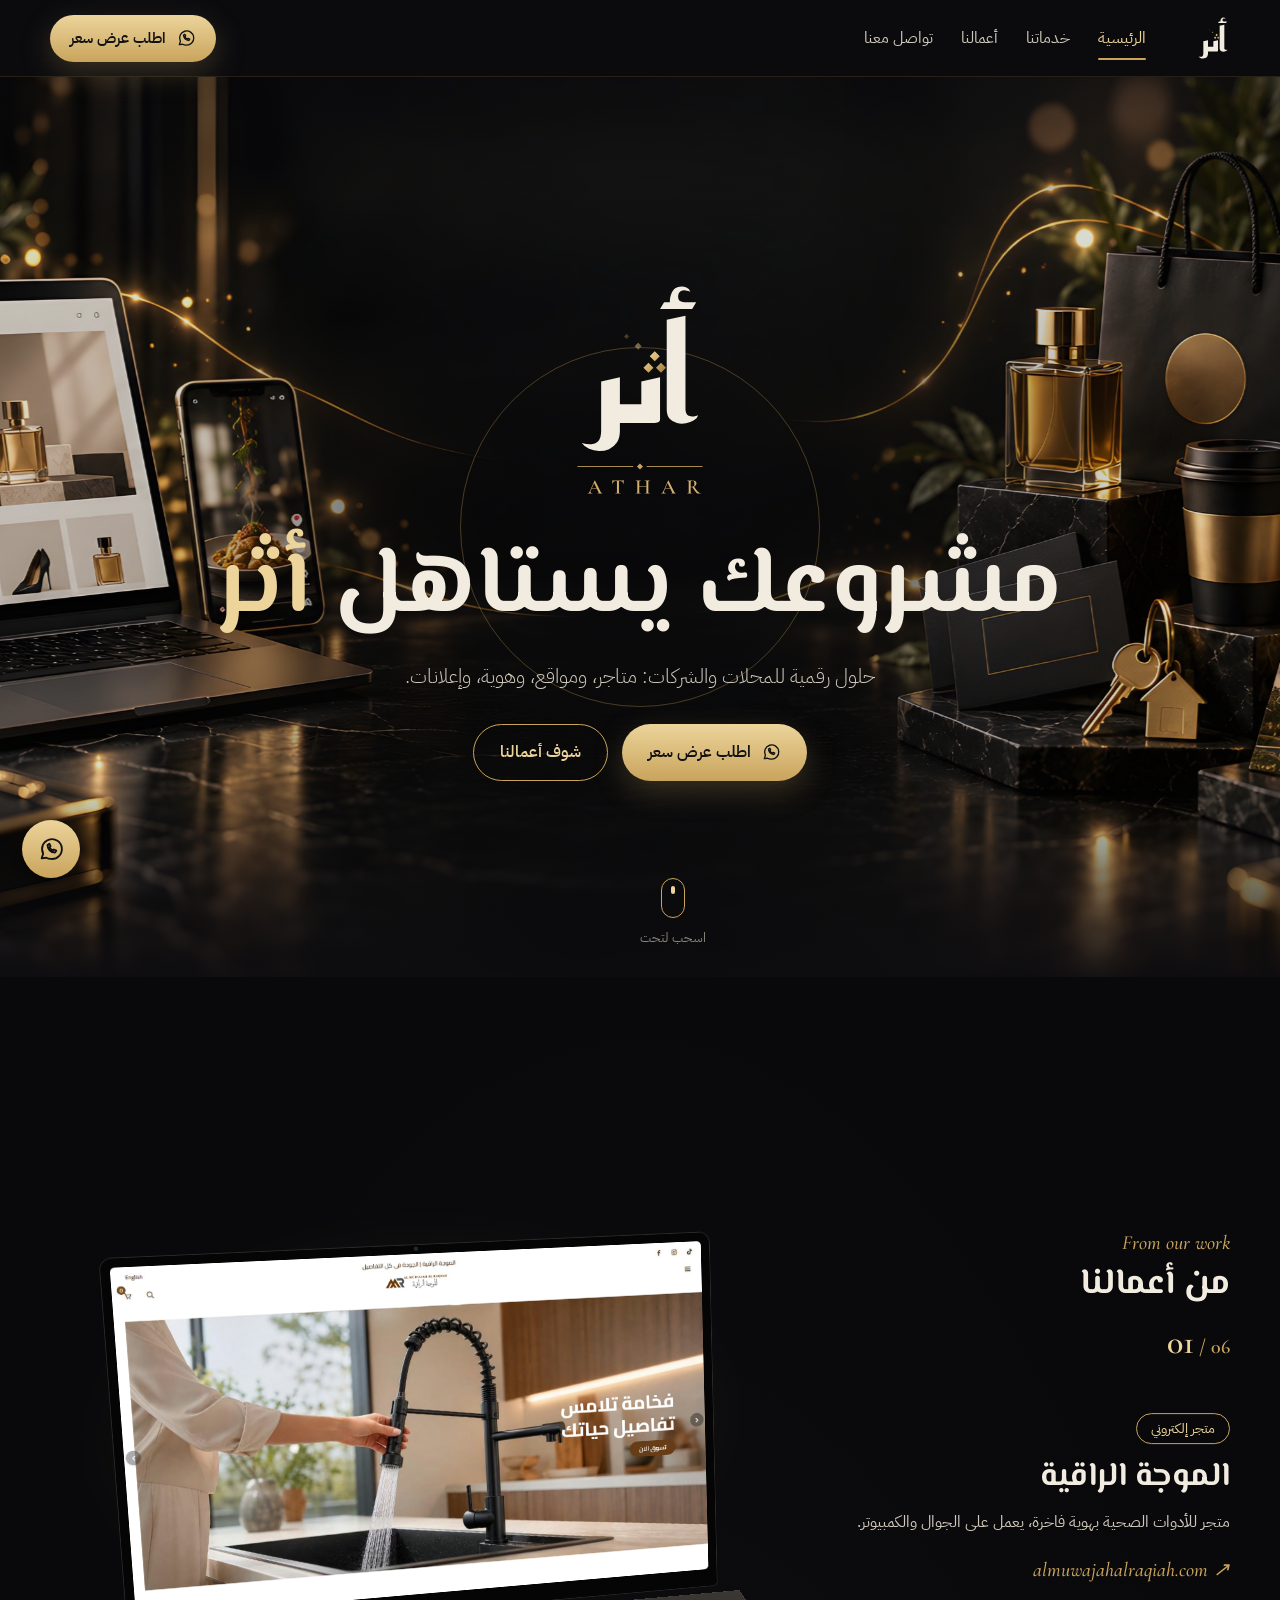
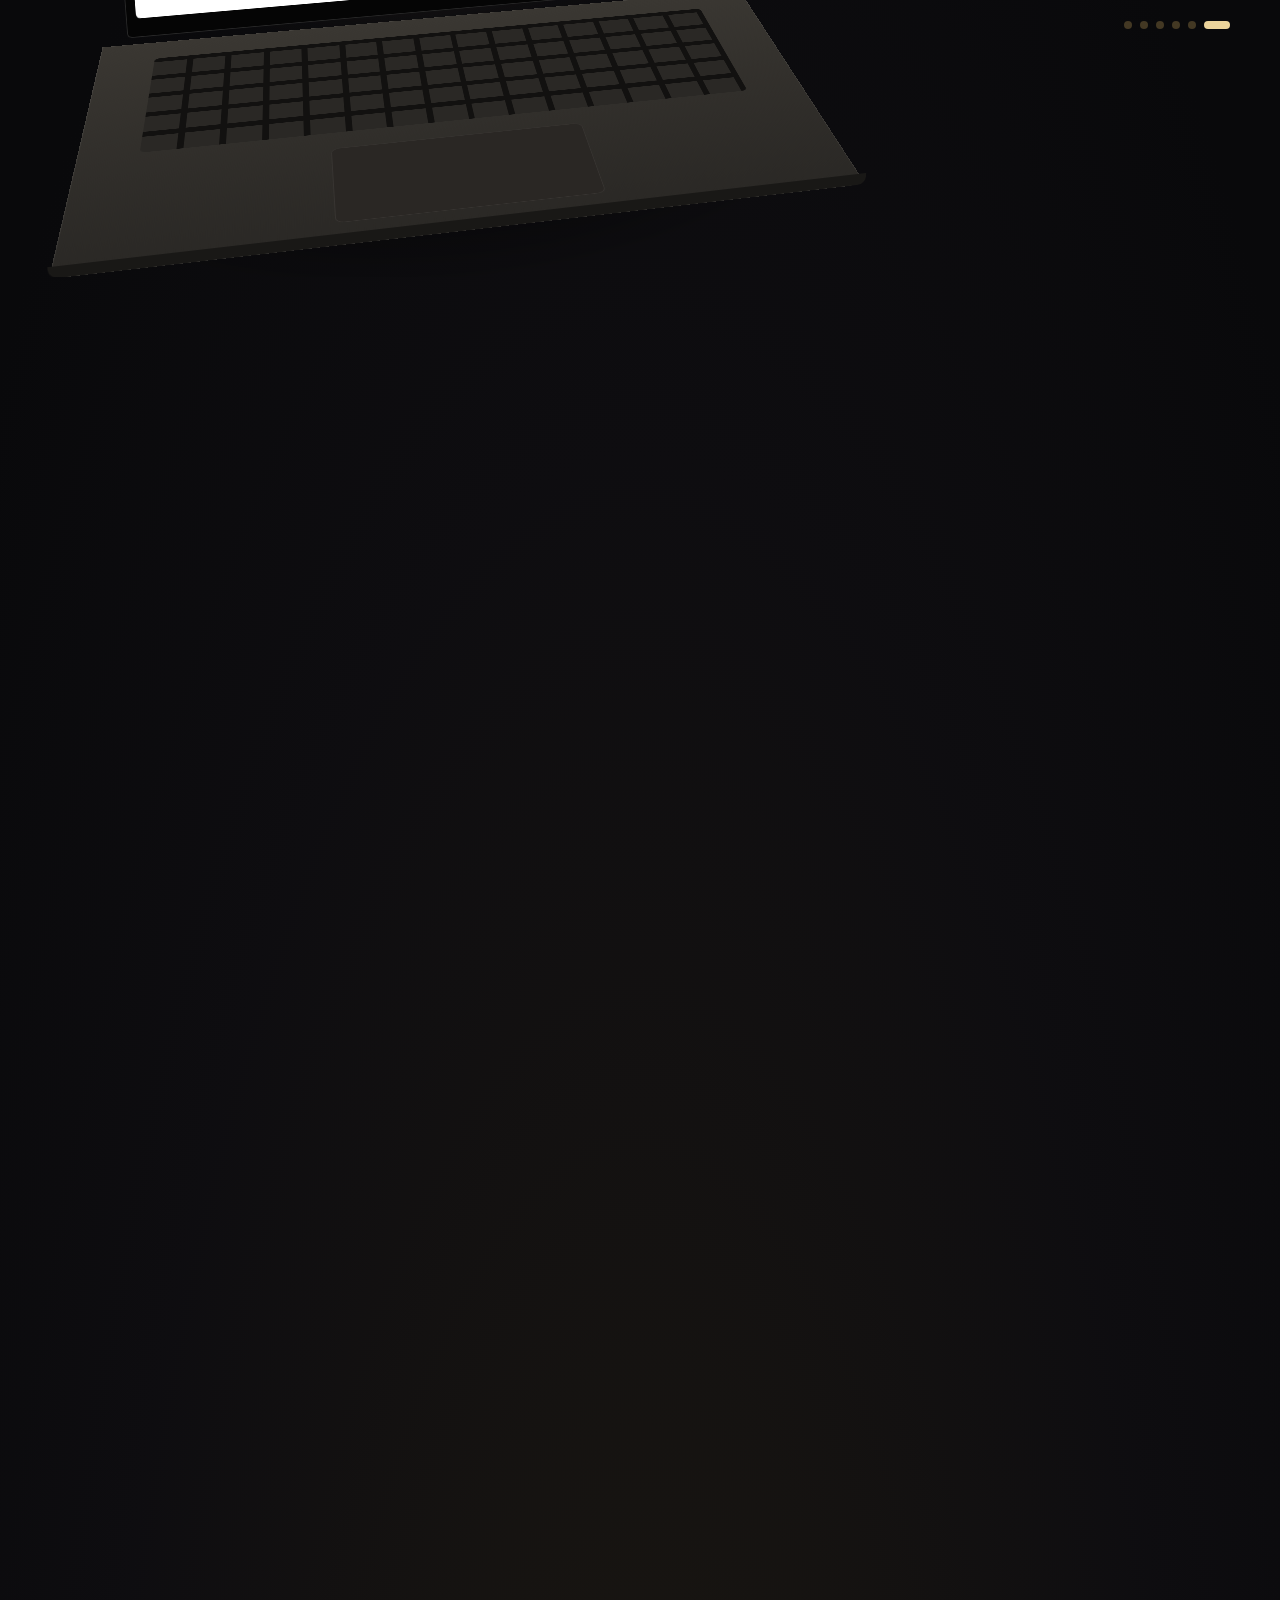
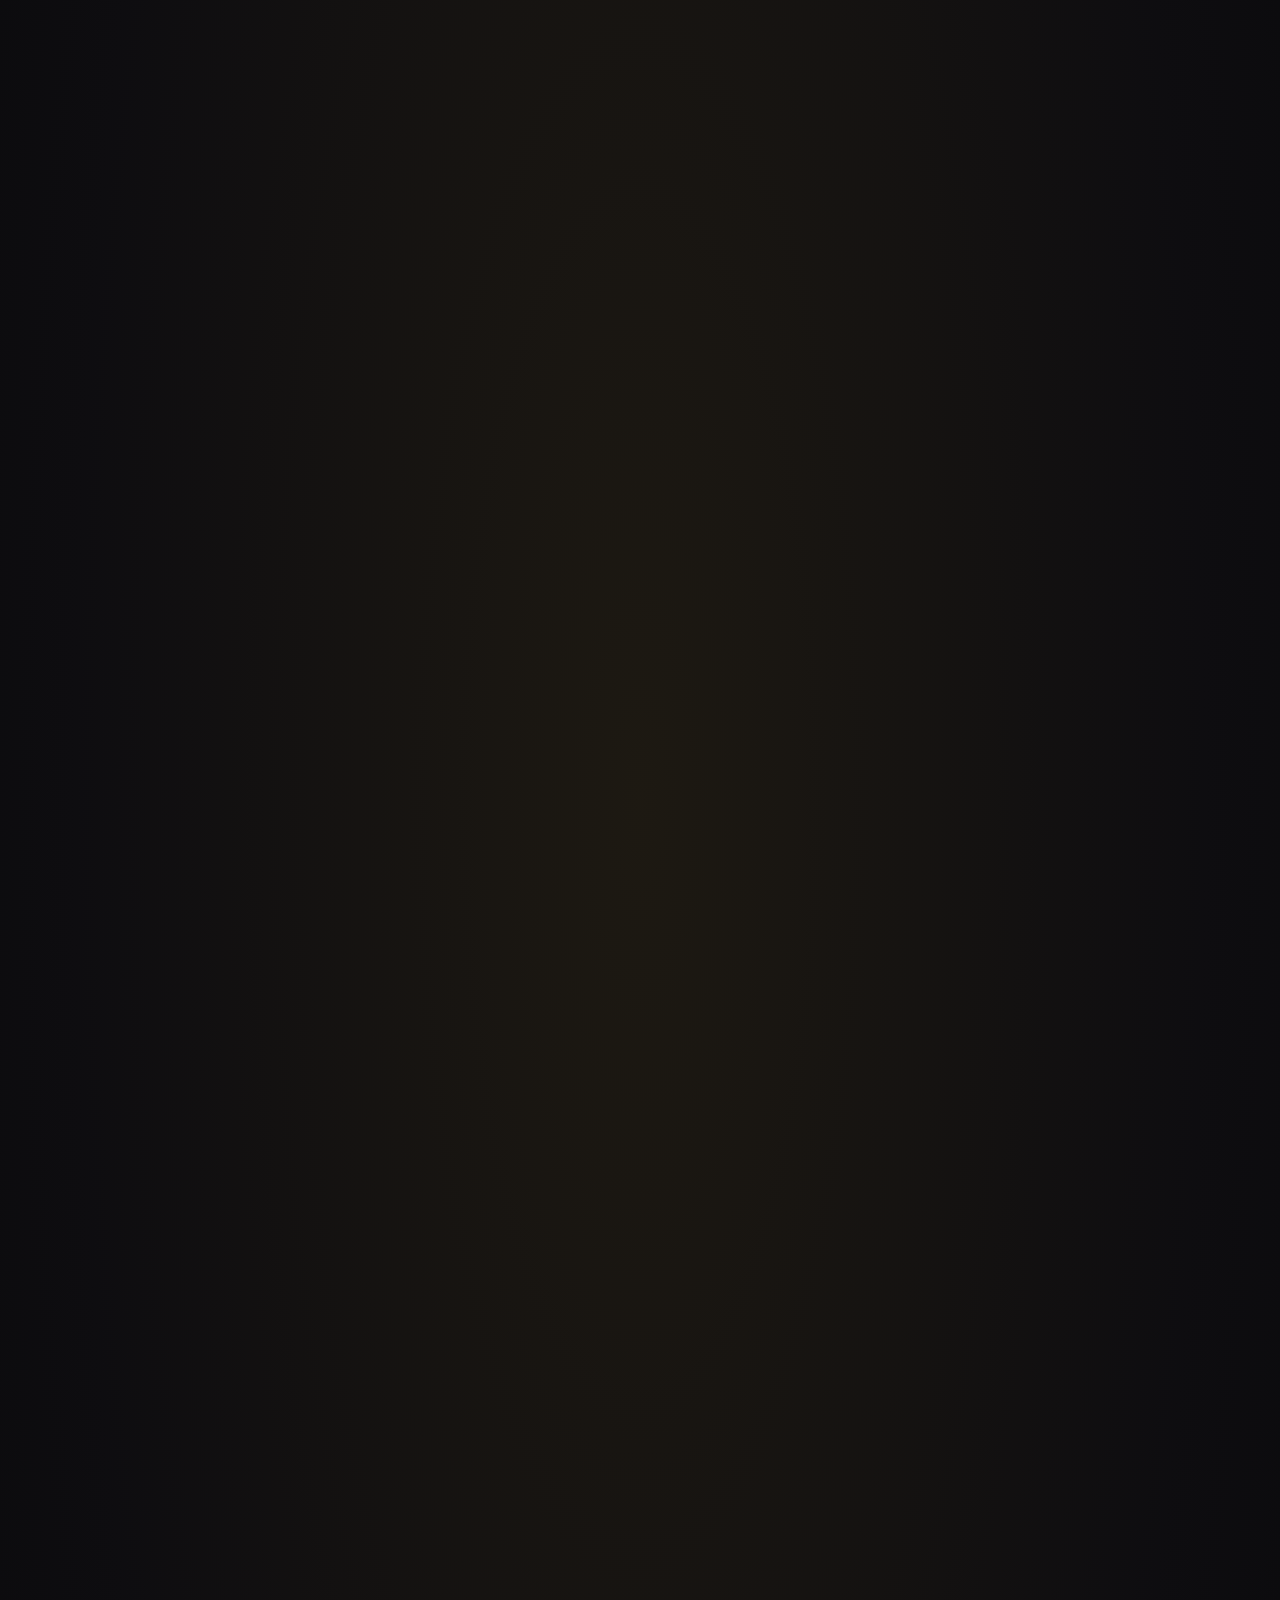
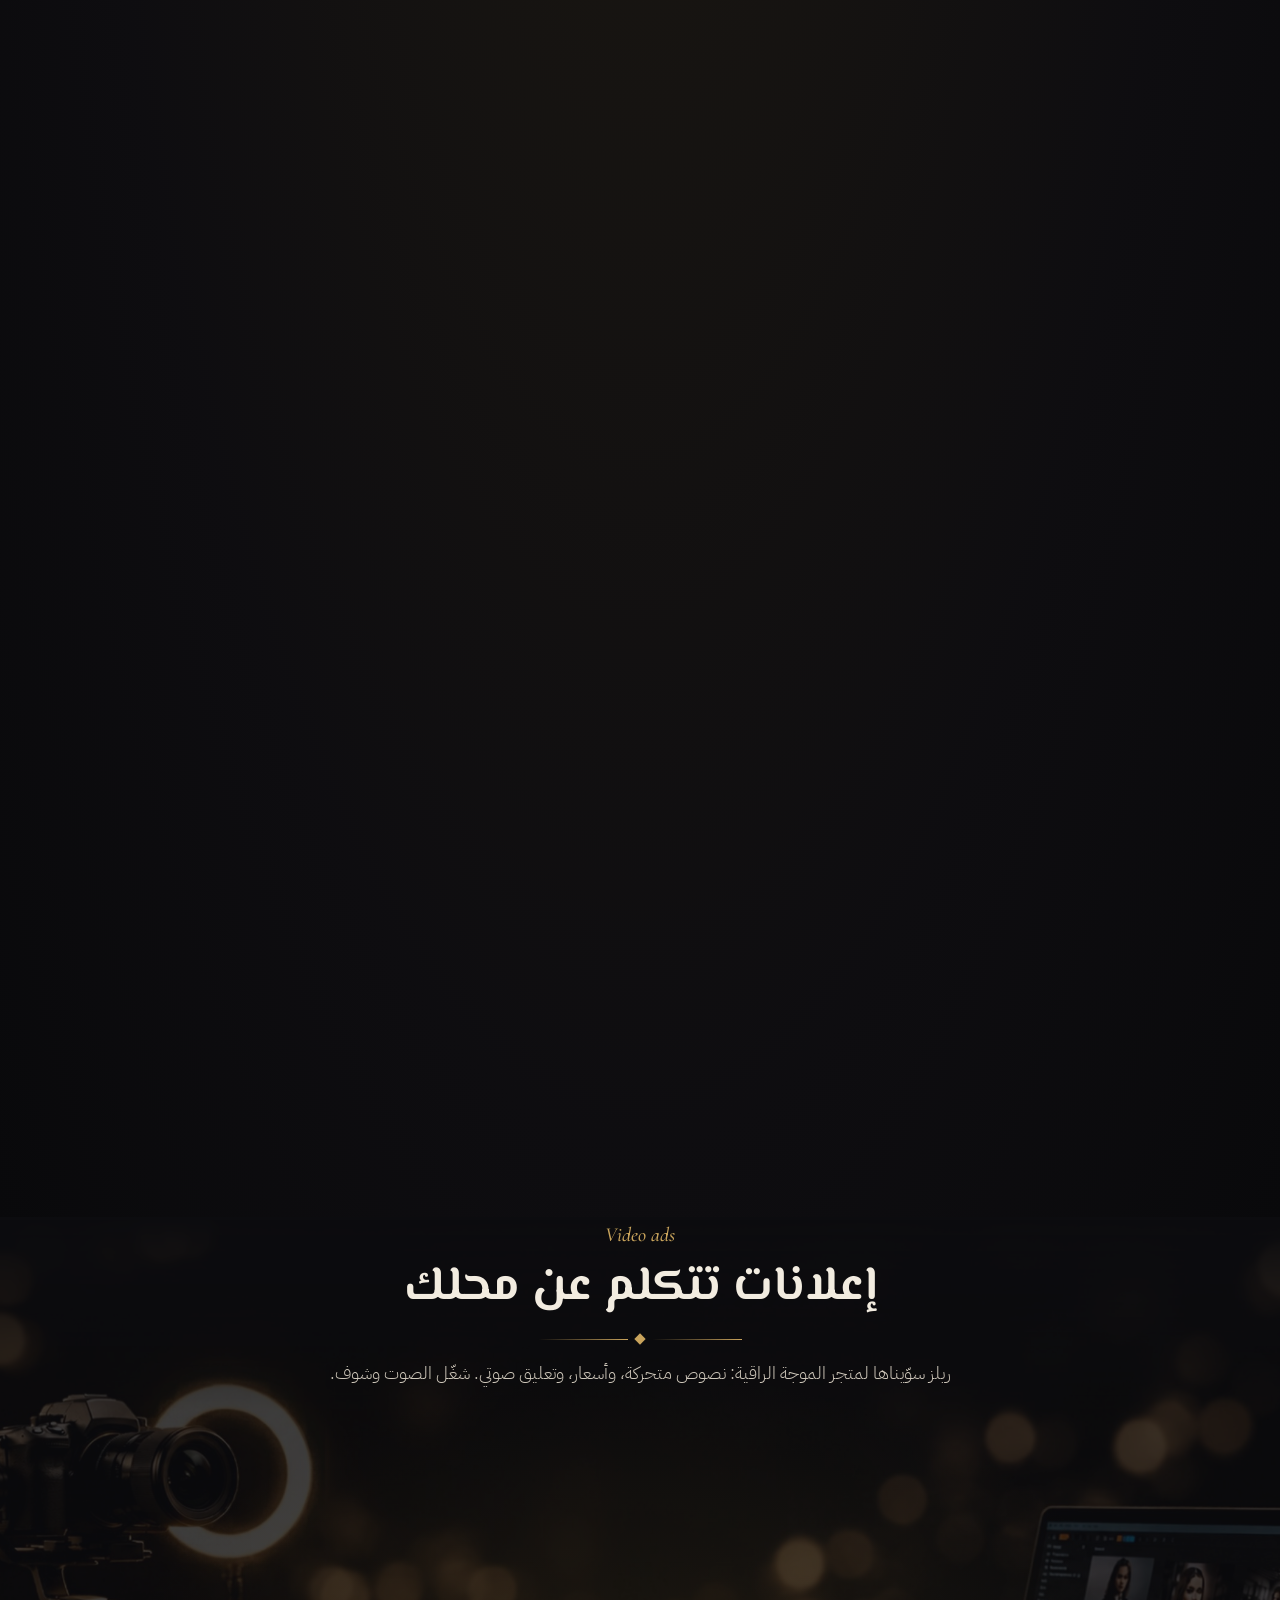
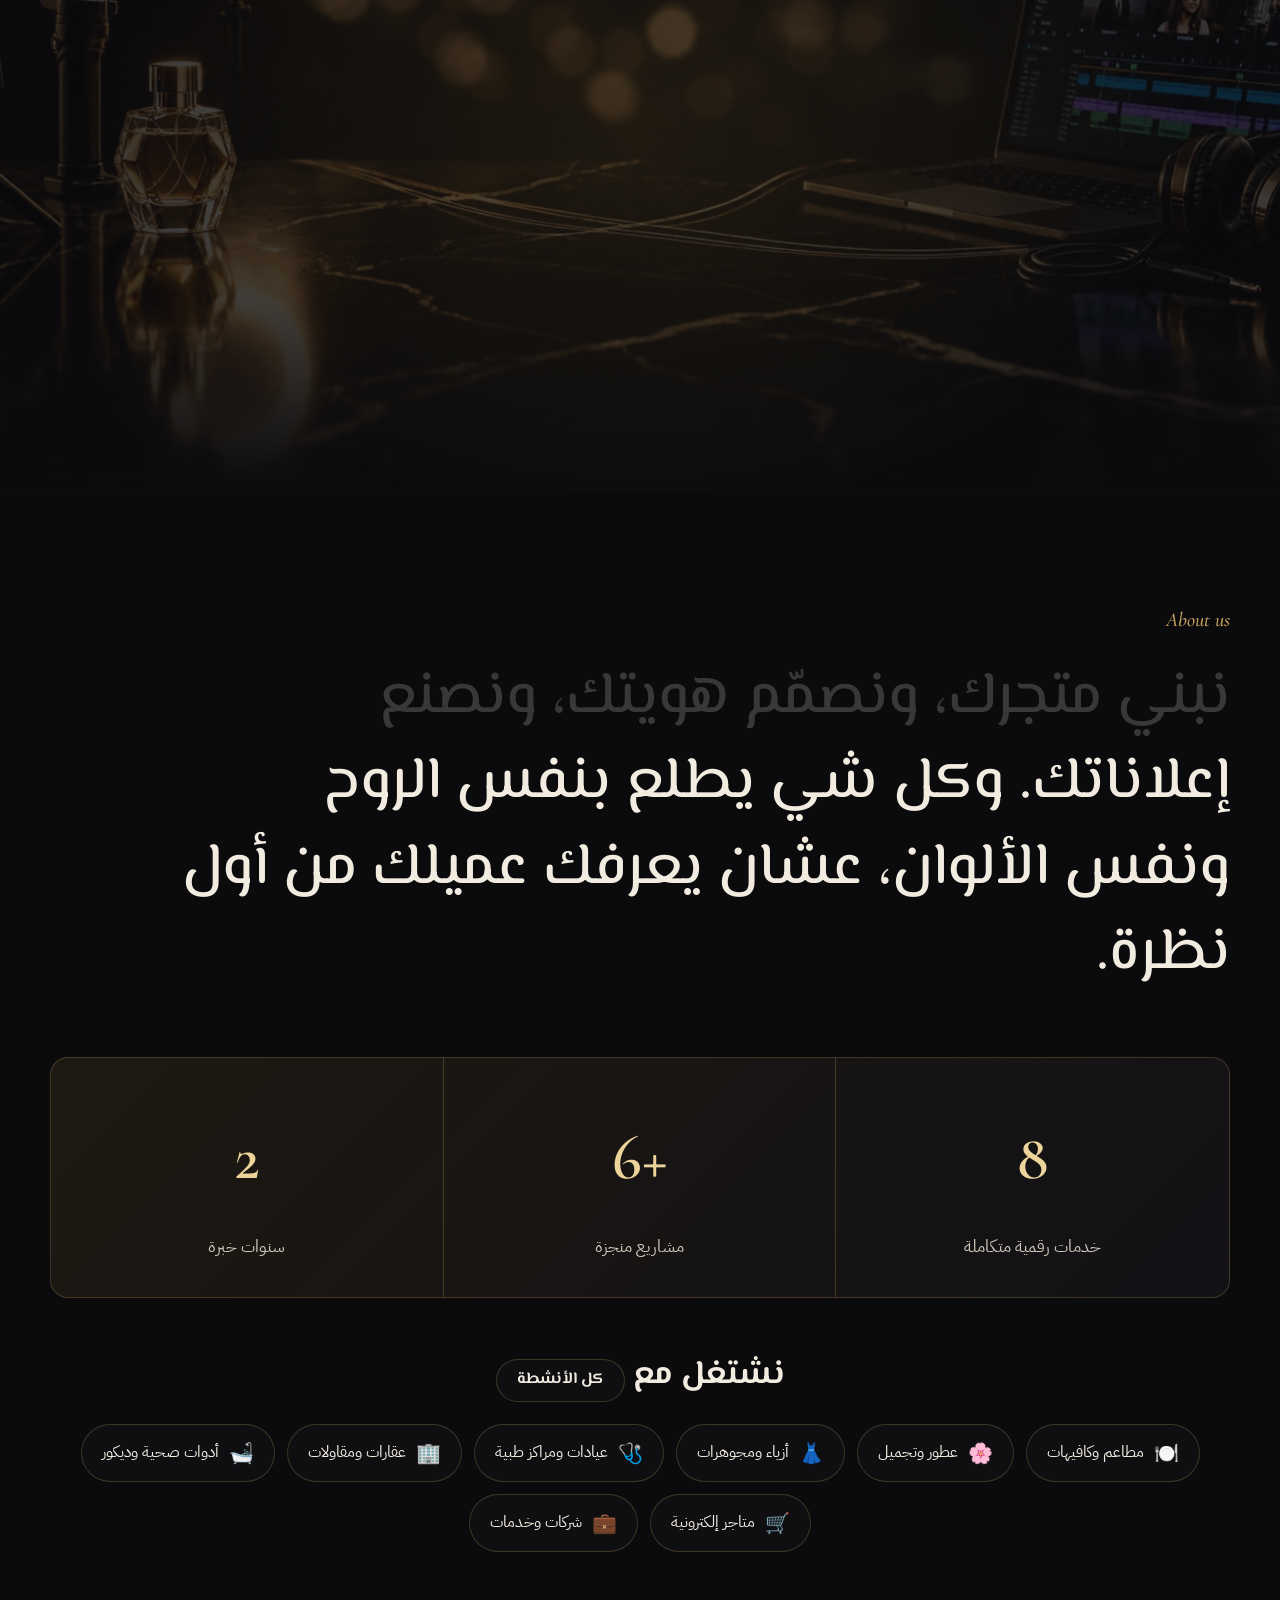
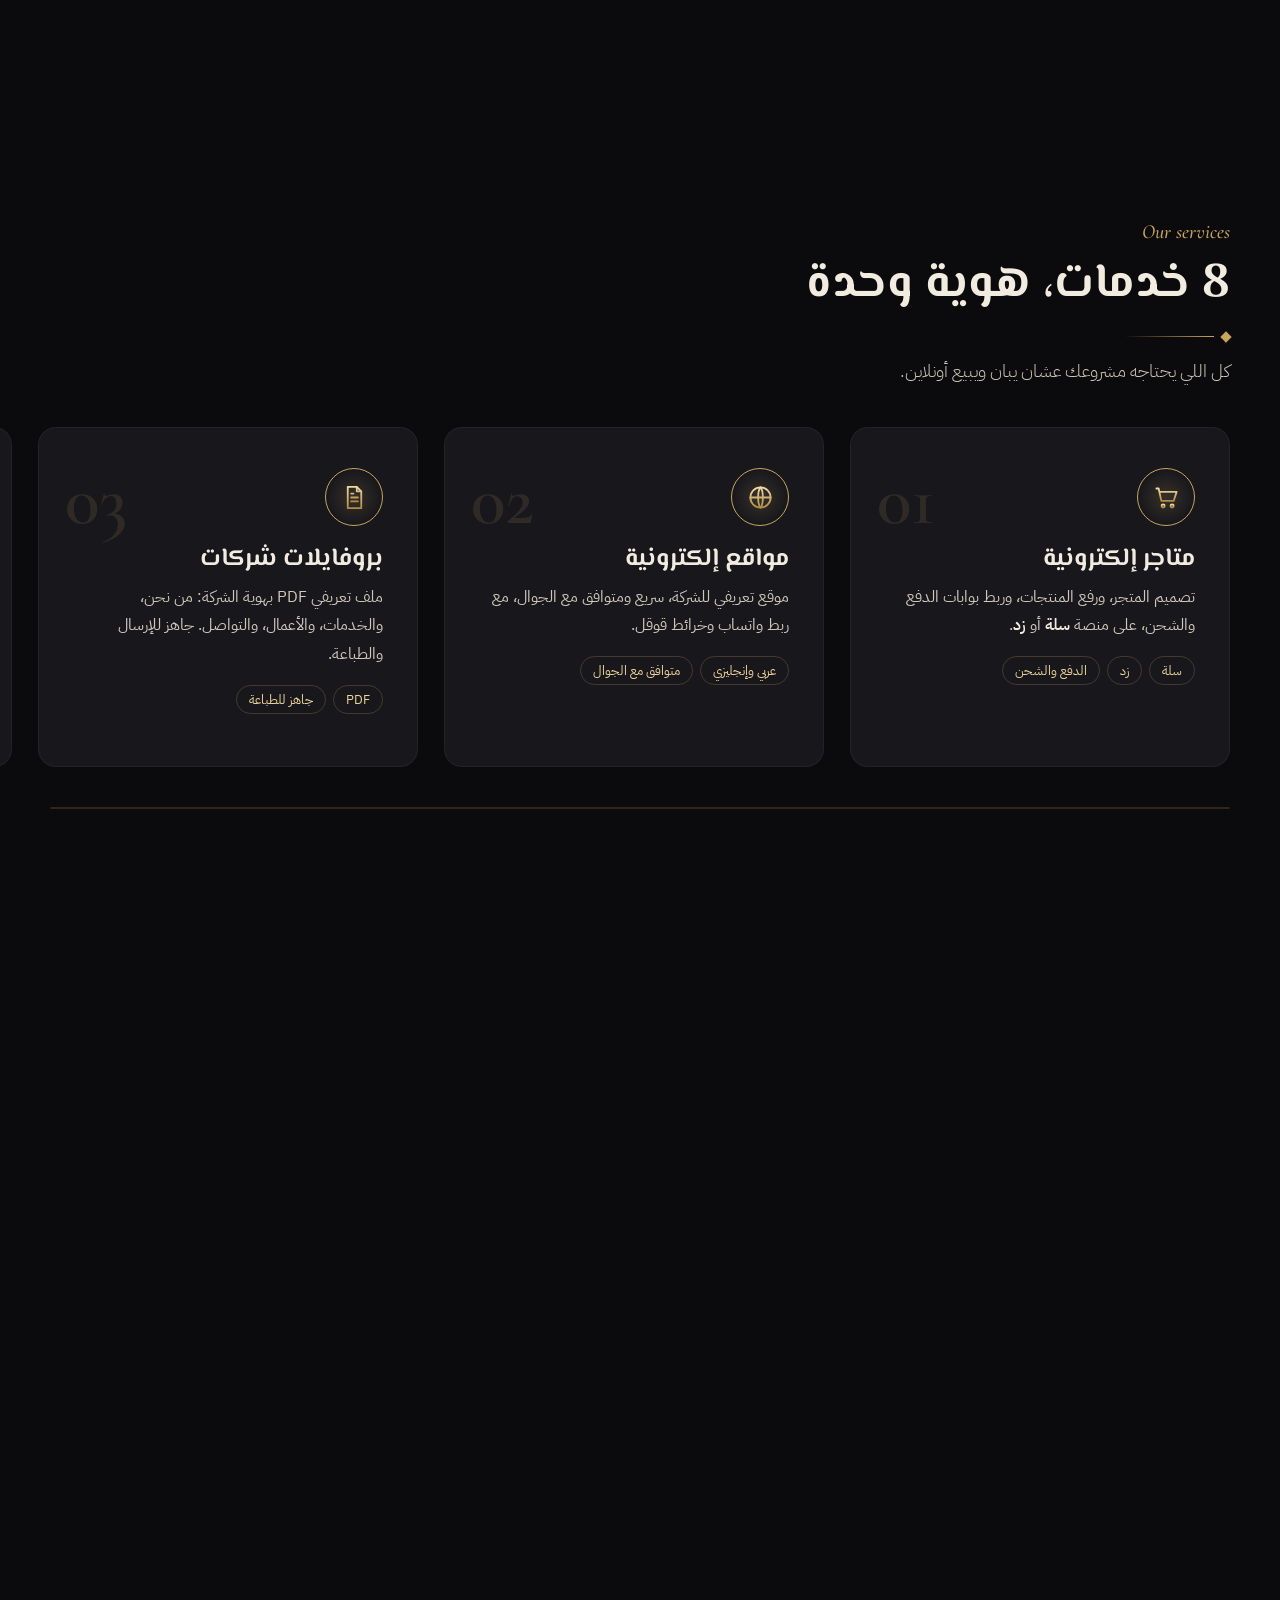
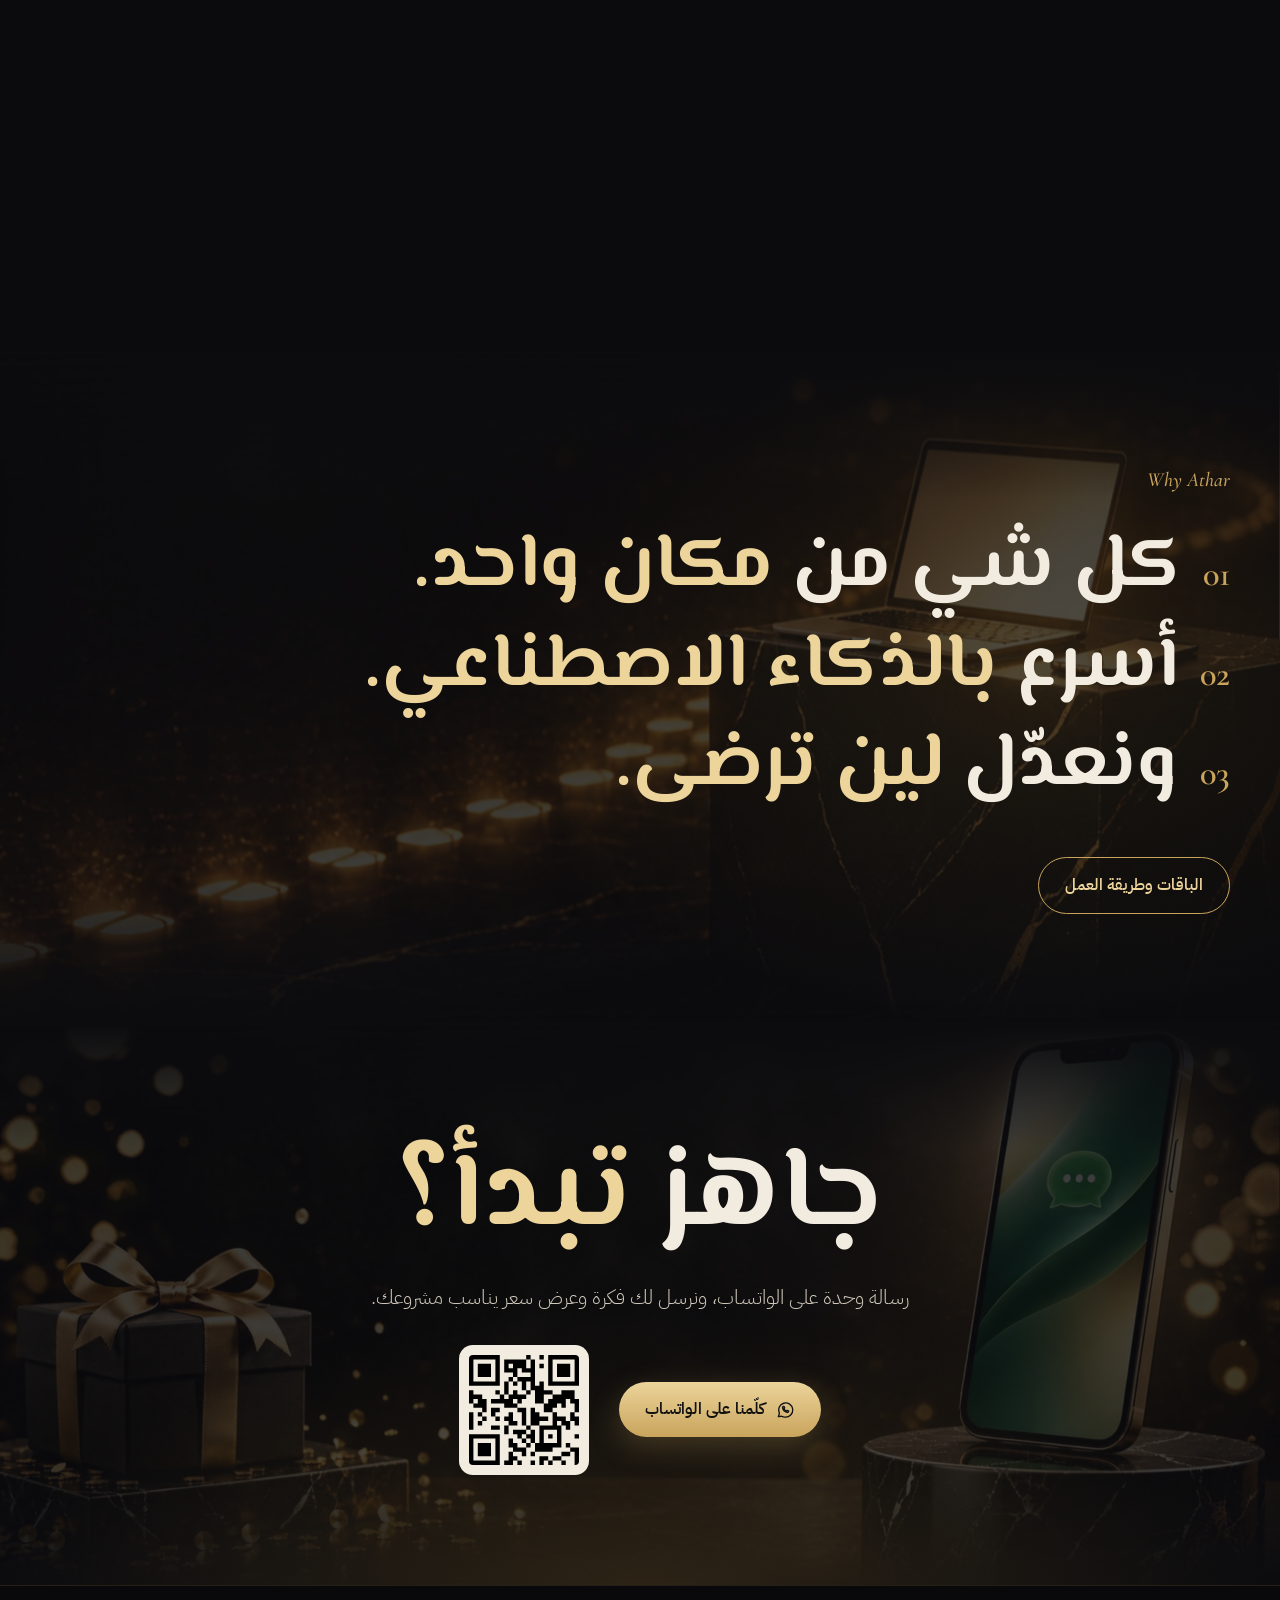
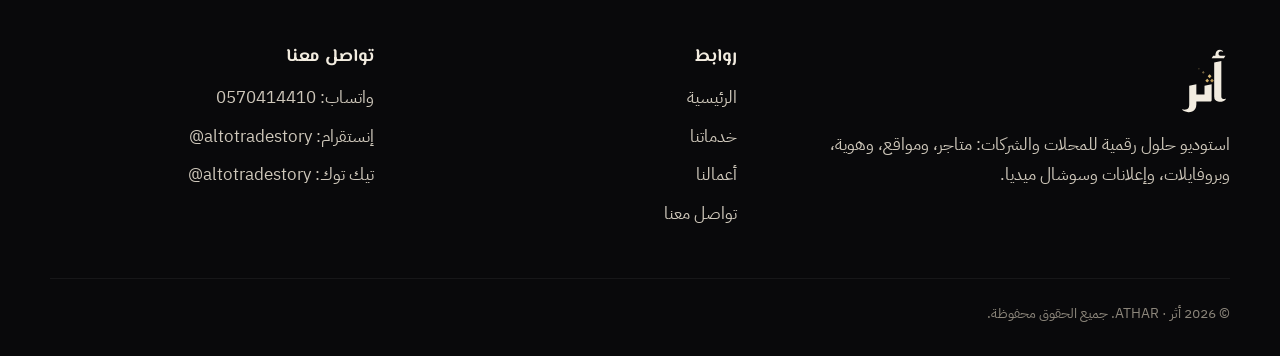
==== commit be38c374: "A different AI scene behind each section (packages, process, videos, why, final, FAQ) Co-Authored-By" ====
--- a/index.html
+++ b/index.html
@@ -9,8 +9,8 @@
 <meta property="og:description" content="متاجر إلكترونية على سلة وزد، ومواقع، وهوية وبروفايلات، وإعلانات وسوشال ميديا. مشروعك يستاهل أثر.">
 <meta property="og:image" content="img/brand/athar-icon.png">
 <link rel="icon" href="img/brand/athar-icon.png">
-<link rel="stylesheet" href="style.css?v=11">
-<link rel="stylesheet" href="home.css?v=11">
+<link rel="stylesheet" href="style.css?v=12">
+<link rel="stylesheet" href="home.css?v=12">
 </head>
 <body class="home">
 <svg class="defs" aria-hidden="true"><defs><linearGradient id="g" x1="0" y1="0" x2="0" y2="1"><stop offset="0" stop-color="#f0dba6"/><stop offset="1" stop-color="#b08c45"/></linearGradient></defs></svg>
@@ -53,7 +53,7 @@
               <img class="os-site" src="img/athar_site.jpg" alt="موقع أثر">
               <div class="os-scan"></div>
             </div>
-            <div class="shot"><img src="img/d_mawja.jpg" alt=""></div><div class="shot"><img src="img/d_goldenhouse.jpg" alt=""></div><div class="shot"><img src="img/d_goldenhome.jpg?v=11" alt=""></div><div class="shot"><img src="img/d_norsin.jpg?v=11" alt=""></div><div class="shot"><div class="scr pdfv"><div class="pdfbar"><span></span>NORSIN_Profile.pdf</div><img src="img/norsin_p0.jpg" alt=""></div></div><div class="shot"><div class="scr ig"><div class="ig-top"><b>Instagram</b><i></i></div><div class="ig-prof"><div class="ig-av"><span>أثر</span></div><div class="ig-info"><b>your.brand</b><span>128 منشور · ‎18.5K متابع</span></div></div><div class="ig-grid"><img src="img/social/post1.jpg" alt=""><img src="img/social/post2.jpg" alt=""><img src="img/social/post3.jpg" alt=""><img src="img/social/post4.jpg" alt=""><img src="img/social/post5.jpg" alt=""><img src="img/social/post6.jpg" alt=""></div></div></div>
+            <div class="shot"><img src="img/d_mawja.jpg" alt=""></div><div class="shot"><img src="img/d_goldenhouse.jpg" alt=""></div><div class="shot"><img src="img/d_goldenhome.jpg?v=12" alt=""></div><div class="shot"><img src="img/d_norsin.jpg?v=12" alt=""></div><div class="shot"><div class="scr pdfv"><div class="pdfbar"><span></span>NORSIN_Profile.pdf</div><img src="img/norsin_p0.jpg" alt=""></div></div><div class="shot"><div class="scr ig"><div class="ig-top"><b>Instagram</b><i></i></div><div class="ig-prof"><div class="ig-av"><span>أثر</span></div><div class="ig-info"><b>your.brand</b><span>128 منشور · ‎18.5K متابع</span></div></div><div class="ig-grid"><img src="img/social/post1.jpg" alt=""><img src="img/social/post2.jpg" alt=""><img src="img/social/post3.jpg" alt=""><img src="img/social/post4.jpg" alt=""><img src="img/social/post5.jpg" alt=""><img src="img/social/post6.jpg" alt=""></div></div></div>
           </div><span class="cam"></span></div>
           <div class="face back"><img src="img/brand/athar-mark-gold.svg" alt=""></div>
         </div>
@@ -71,9 +71,9 @@
   </div>
 </section>
 
-<section class="vids sb sb-home" id="videos"><div class="wrap">
+<section class="vids sb sb-video" id="videos"><div class="wrap">
   <div class="hd center rv"><span class="lab">Video ads</span><h2>إعلانات تتكلم عن محلك</h2><div class="rule"><i></i><em></em><i></i></div><p>ريلز سوّيناها لمتجر الموجة الراقية: نصوص متحركة، وأسعار، وتعليق صوتي. شغّل الصوت وشوف.</p></div>
-  <div class="reels"><figure class="reelph rv"><div class="vphone"><video src="video/reel2.mp4" poster="video/reel2.jpg?v=11" muted loop playsinline preload="none"></video><button class="snd" aria-label="شغّل الصوت"><svg viewBox="0 0 24 24" fill="none" stroke="currentColor" stroke-width="1.8" stroke-linecap="round" stroke-linejoin="round"><path d="M4 9v6h4l5 4V5L8 9z"/><path class="on" d="M16 9a4 4 0 010 6M18.5 6.5a8 8 0 010 11"/><path class="off" d="M17 9l5 6M22 9l-5 6"/></svg></button></div><figcaption><b>ريل المعرض</b><span>46 ثانية · جولة في المحل</span></figcaption></figure><figure class="reelph rv"><div class="vphone"><video src="video/reel1.mp4" poster="video/reel1.jpg?v=11" muted loop playsinline preload="none"></video><button class="snd" aria-label="شغّل الصوت"><svg viewBox="0 0 24 24" fill="none" stroke="currentColor" stroke-width="1.8" stroke-linecap="round" stroke-linejoin="round"><path d="M4 9v6h4l5 4V5L8 9z"/><path class="on" d="M16 9a4 4 0 010 6M18.5 6.5a8 8 0 010 11"/><path class="off" d="M17 9l5 6M22 9l-5 6"/></svg></button></div><figcaption><b>فيديو العروض</b><span>عرض اليومين · الأسعار قبل وبعد</span></figcaption></figure><figure class="reelph rv"><div class="vphone"><video src="video/reel3.mp4" poster="video/reel3.jpg?v=11" muted loop playsinline preload="none"></video><button class="snd" aria-label="شغّل الصوت"><svg viewBox="0 0 24 24" fill="none" stroke="currentColor" stroke-width="1.8" stroke-linecap="round" stroke-linejoin="round"><path d="M4 9v6h4l5 4V5L8 9z"/><path class="on" d="M16 9a4 4 0 010 6M18.5 6.5a8 8 0 010 11"/><path class="off" d="M17 9l5 6M22 9l-5 6"/></svg></button></div><figcaption><b>نسخة تصميم</b><span>44 ثانية · موشن جرافيك</span></figcaption></figure></div>
+  <div class="reels"><figure class="reelph rv"><div class="vphone"><video src="video/reel2.mp4" poster="video/reel2.jpg?v=12" muted loop playsinline preload="none"></video><button class="snd" aria-label="شغّل الصوت"><svg viewBox="0 0 24 24" fill="none" stroke="currentColor" stroke-width="1.8" stroke-linecap="round" stroke-linejoin="round"><path d="M4 9v6h4l5 4V5L8 9z"/><path class="on" d="M16 9a4 4 0 010 6M18.5 6.5a8 8 0 010 11"/><path class="off" d="M17 9l5 6M22 9l-5 6"/></svg></button></div><figcaption><b>ريل المعرض</b><span>46 ثانية · جولة في المحل</span></figcaption></figure><figure class="reelph rv"><div class="vphone"><video src="video/reel1.mp4" poster="video/reel1.jpg?v=12" muted loop playsinline preload="none"></video><button class="snd" aria-label="شغّل الصوت"><svg viewBox="0 0 24 24" fill="none" stroke="currentColor" stroke-width="1.8" stroke-linecap="round" stroke-linejoin="round"><path d="M4 9v6h4l5 4V5L8 9z"/><path class="on" d="M16 9a4 4 0 010 6M18.5 6.5a8 8 0 010 11"/><path class="off" d="M17 9l5 6M22 9l-5 6"/></svg></button></div><figcaption><b>فيديو العروض</b><span>عرض اليومين · الأسعار قبل وبعد</span></figcaption></figure><figure class="reelph rv"><div class="vphone"><video src="video/reel3.mp4" poster="video/reel3.jpg?v=12" muted loop playsinline preload="none"></video><button class="snd" aria-label="شغّل الصوت"><svg viewBox="0 0 24 24" fill="none" stroke="currentColor" stroke-width="1.8" stroke-linecap="round" stroke-linejoin="round"><path d="M4 9v6h4l5 4V5L8 9z"/><path class="on" d="M16 9a4 4 0 010 6M18.5 6.5a8 8 0 010 11"/><path class="off" d="M17 9l5 6M22 9l-5 6"/></svg></button></div><figcaption><b>نسخة تصميم</b><span>44 ثانية · موشن جرافيك</span></figcaption></figure></div>
 </div></section>
 
 <section class="slide manifesto" id="manifesto"><div class="wrap">
@@ -93,7 +93,7 @@
   </div>
 </section>
 
-<section class="slide why sb sb-hero" id="why"><div class="wrap">
+<section class="slide why sb sb-why" id="why"><div class="wrap">
   <span class="lab">Why Athar</span>
   <div class="lines">
     <div class="line"><em>01</em><span>كل شي من <span class="gold">مكان واحد.</span></span></div>
@@ -103,14 +103,14 @@
   <div class="after"><a class="btn btn-line" href="services.html">الباقات وطريقة العمل</a></div>
 </div></section>
 
-<section class="slide final sb sb-contact"><div class="wrap">
+<section class="slide final sb sb-final"><div class="wrap">
   <h2 class="rv zoom">جاهز <span class="gold">تبدأ؟</span></h2>
   <p class="rv">رسالة وحدة على الواتساب، ونرسل لك فكرة وعرض سعر يناسب مشروعك.</p>
   <div class="row rv"><a class="btn btn-gold" href="https://wa.me/966570414410" target="_blank" rel="noopener"><svg class="" viewBox="0 0 24 24" fill="none" stroke="#111" stroke-width="1.6" stroke-linecap="round" stroke-linejoin="round"><path d="M4 20l1.3-4A8.5 8.5 0 1112 20.5a8.4 8.4 0 01-4.1-1z"/><path d="M9 8.5c0 3.5 2.6 6.5 6.5 6.5l1-1.6-2-1-1 .8c-1.2-.5-2.2-1.5-2.7-2.7l.8-1-1-2z"/></svg>كلّمنا على الواتساب</a>
     <img class="qr" src="img/qr_wa.svg" alt="كود واتساب"></div>
 </div></section>
-<script src="home.js?v=11"></script>
-<script src="laptop3d.js?v=11"></script>
+<script src="home.js?v=12"></script>
+<script src="laptop3d.js?v=12"></script>
 
 </main>
 <footer>
@@ -128,6 +128,6 @@
   </div>
 </footer>
 <a class="wa" href="https://wa.me/966570414410" target="_blank" rel="noopener" aria-label="واتساب"><svg class="" viewBox="0 0 24 24" fill="none" stroke="#111" stroke-width="1.6" stroke-linecap="round" stroke-linejoin="round"><path d="M4 20l1.3-4A8.5 8.5 0 1112 20.5a8.4 8.4 0 01-4.1-1z"/><path d="M9 8.5c0 3.5 2.6 6.5 6.5 6.5l1-1.6-2-1-1 .8c-1.2-.5-2.2-1.5-2.7-2.7l.8-1-1-2z"/></svg></a>
-<script src="site.js?v=11"></script>
+<script src="site.js?v=12"></script>
 </body>
 </html>
--- a/style.css
+++ b/style.css
@@ -71,6 +71,12 @@
 .sb-services { --sbimg: url(img/services_bg.jpg?v=9); }
 .sb-work { --sbimg: url(img/work_bg.jpg?v=9); }
 .sb-contact { --sbimg: url(img/contact_bg.jpg?v=9); }
+.sb-pkg { --sbimg: url(img/pkg_bg.jpg?v=12); }
+.sb-process { --sbimg: url(img/process_bg.jpg?v=12); }
+.sb-video { --sbimg: url(img/video_bg.jpg?v=12); }
+.sb-why { --sbimg: url(img/why_bg.jpg?v=12); }
+.sb-final { --sbimg: url(img/final_bg.jpg?v=12); }
+.sb-faq { --sbimg: url(img/faq_bg.jpg?v=12); }
 @media (max-width: 860px) { .sb::before { opacity: .14; } }
 
 /* each inner page gets its own AI-made background; the middle stays dark for the title */
--- a/home.css
+++ b/home.css
@@ -1,4 +1,4 @@
-﻿@import url("laptop3d.css?v=11");
+﻿@import url("laptop3d.css?v=12");
 /* ===== cinematic home page («أثر») ===== */
 .home main section { padding: 0; }
 
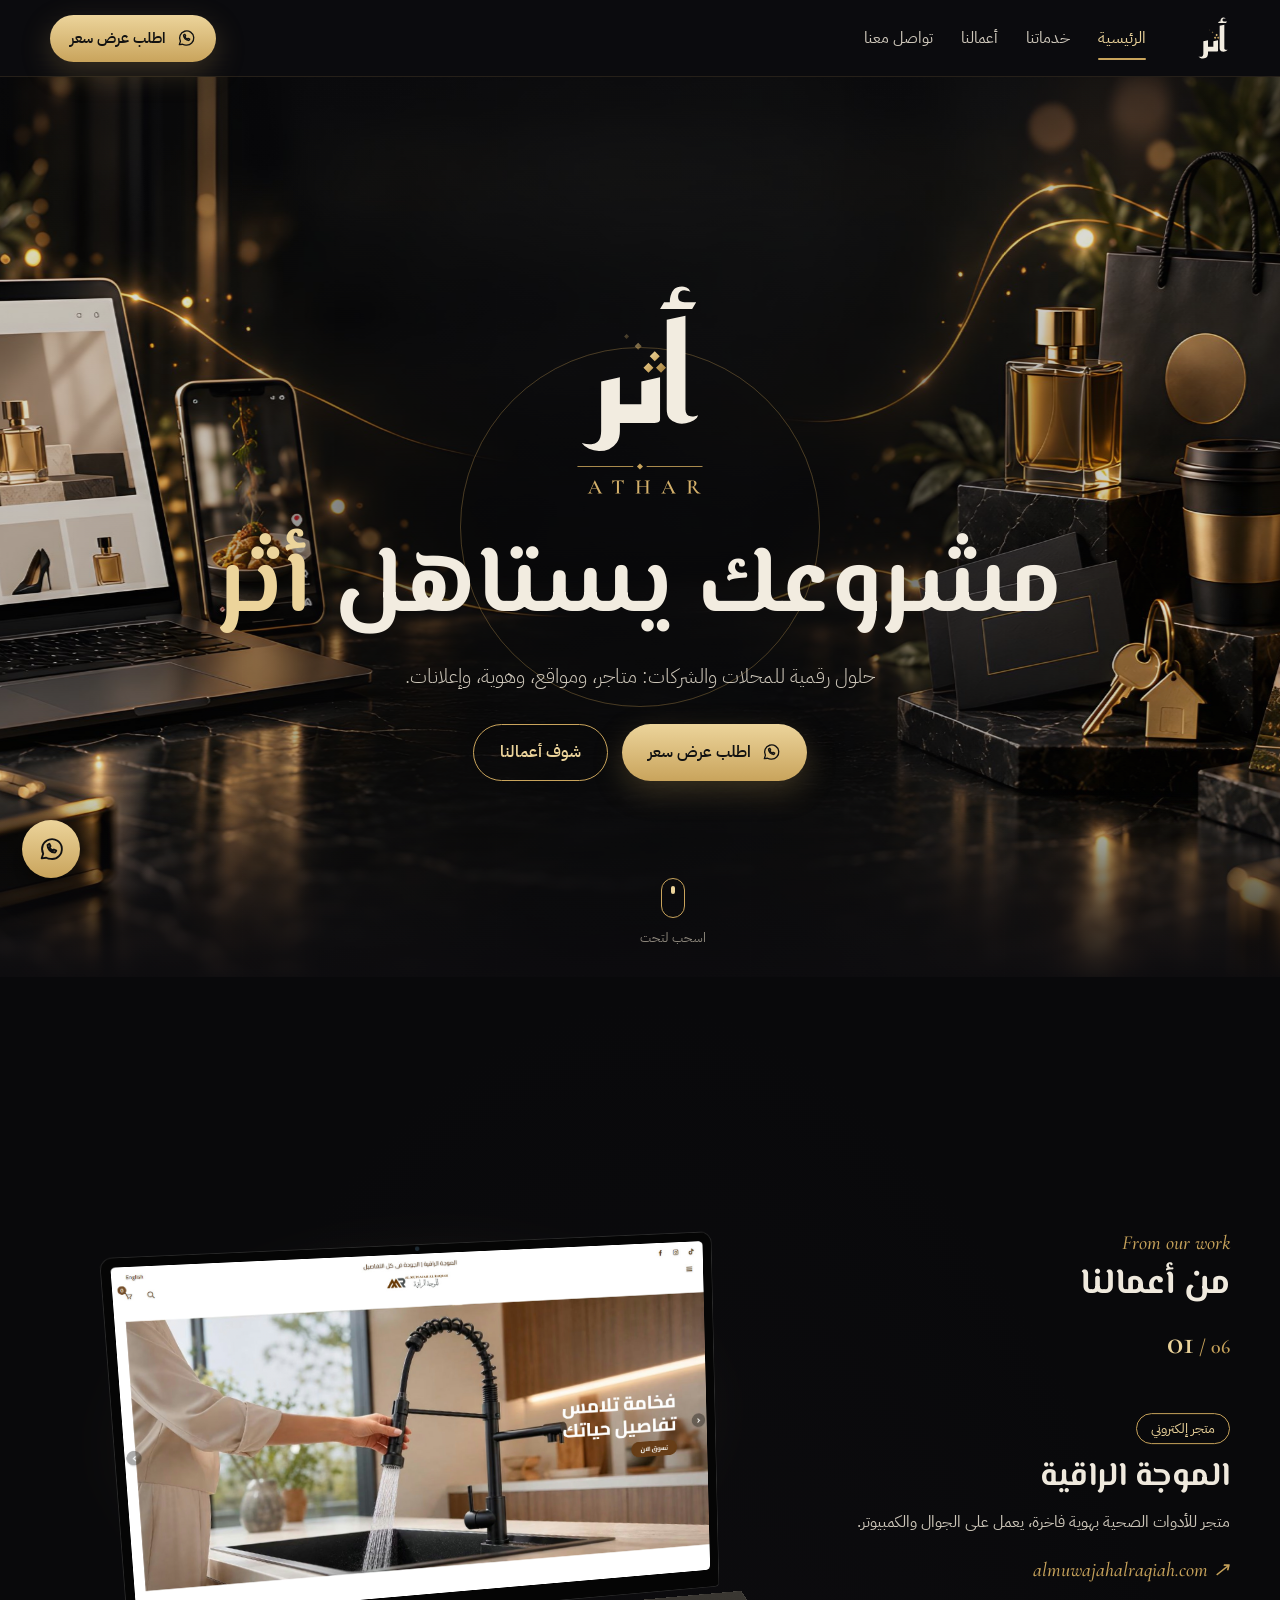
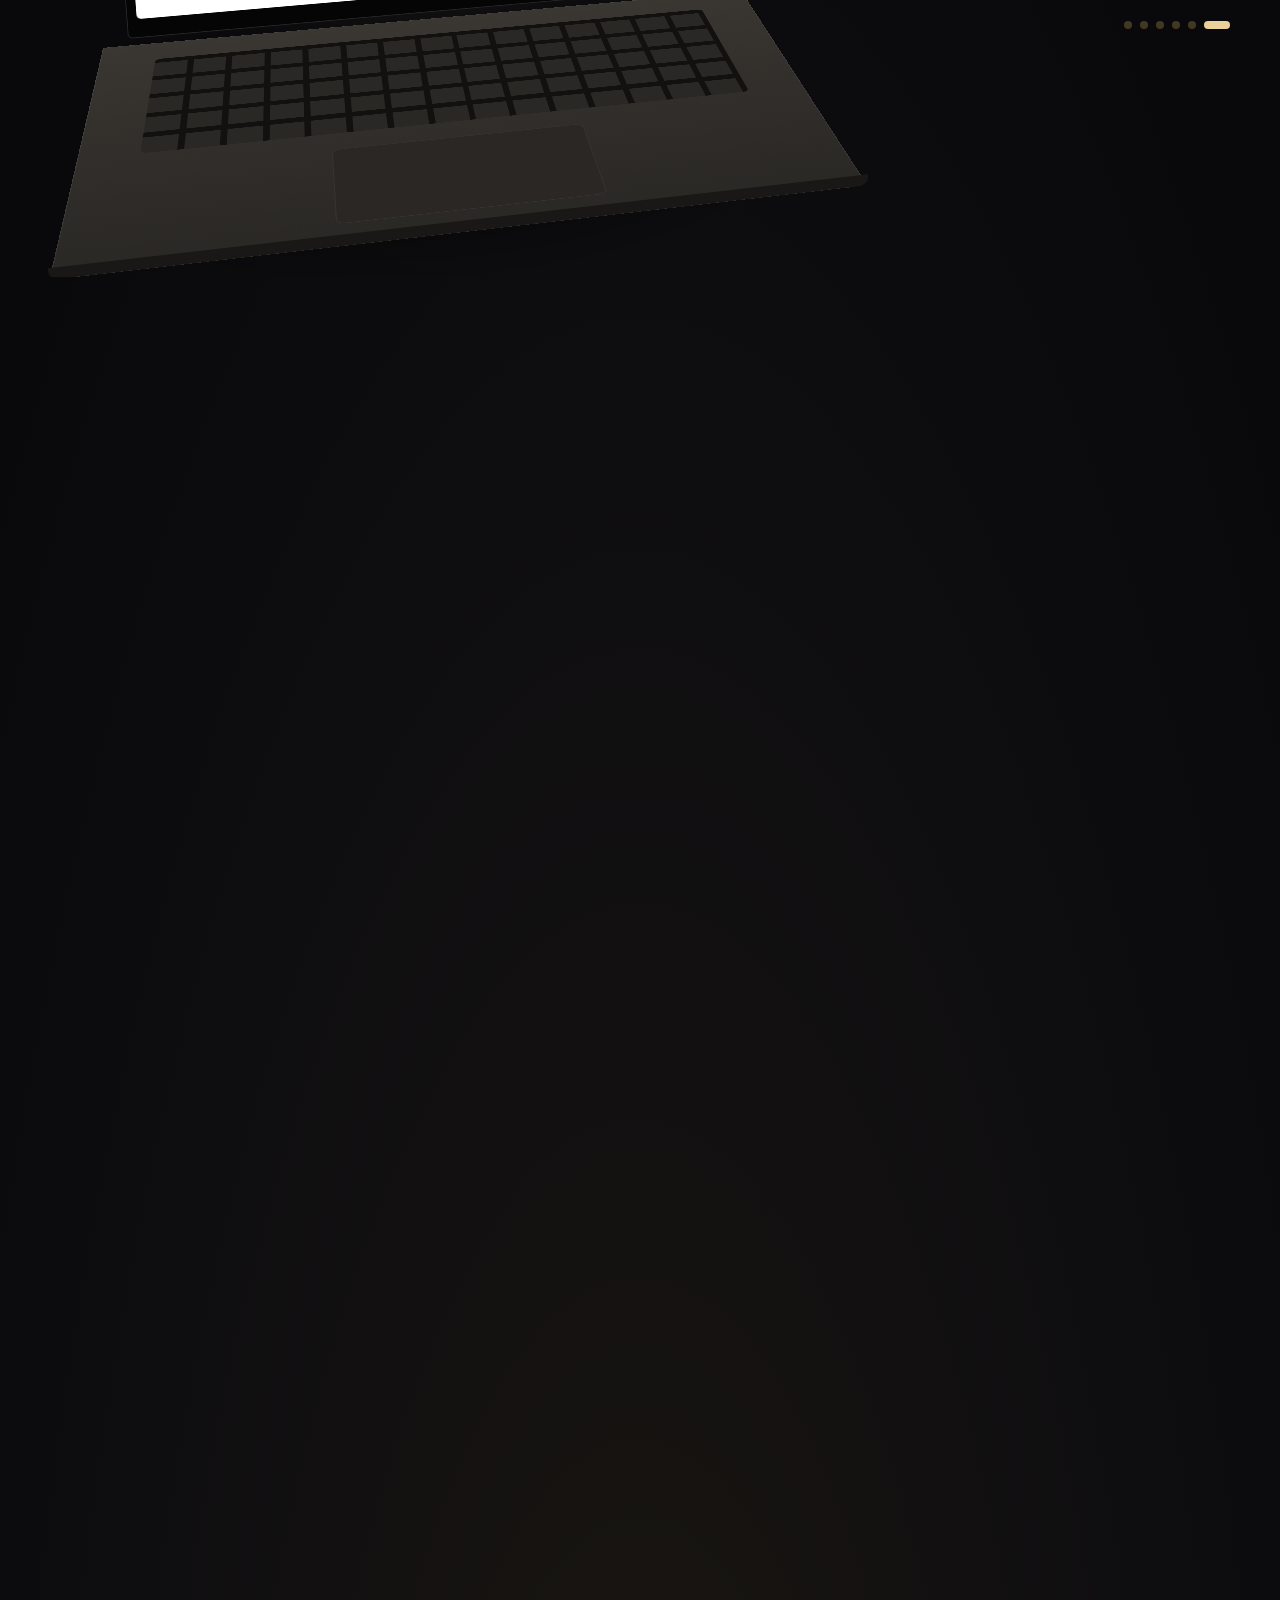
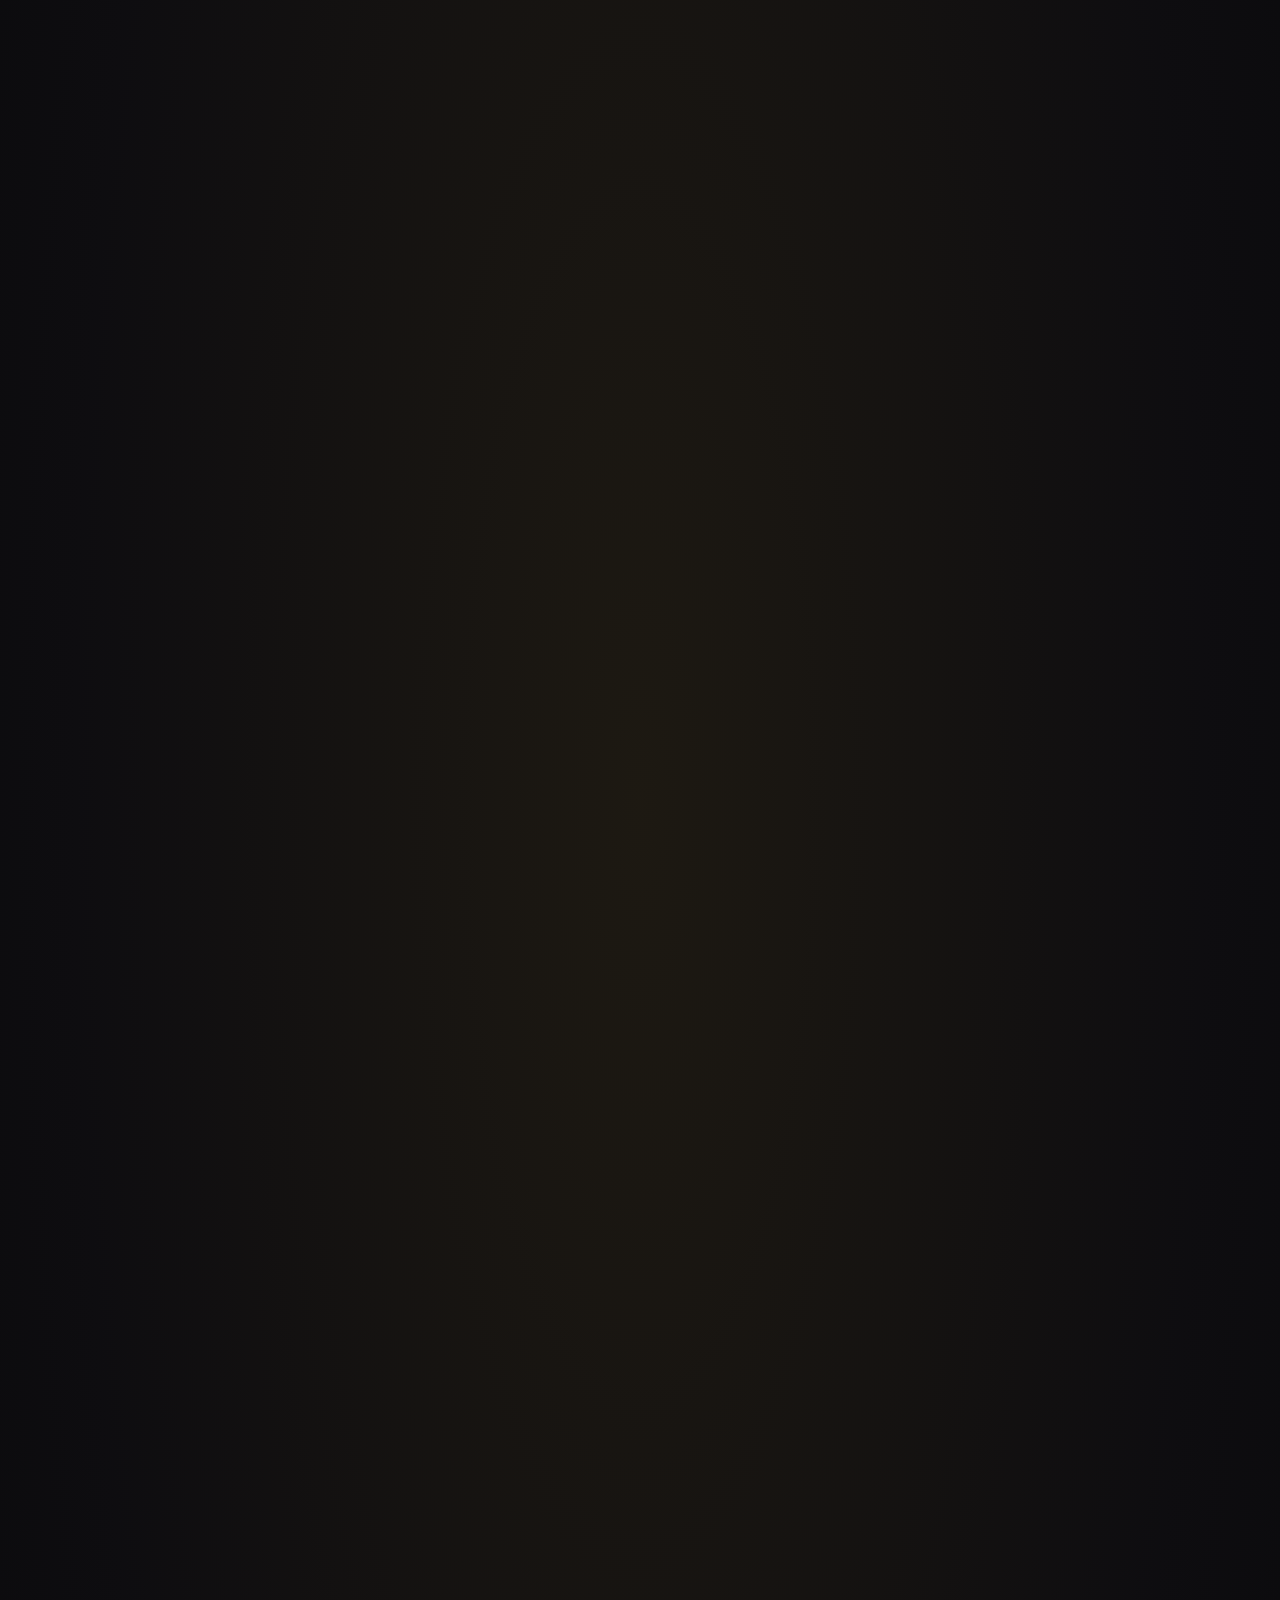
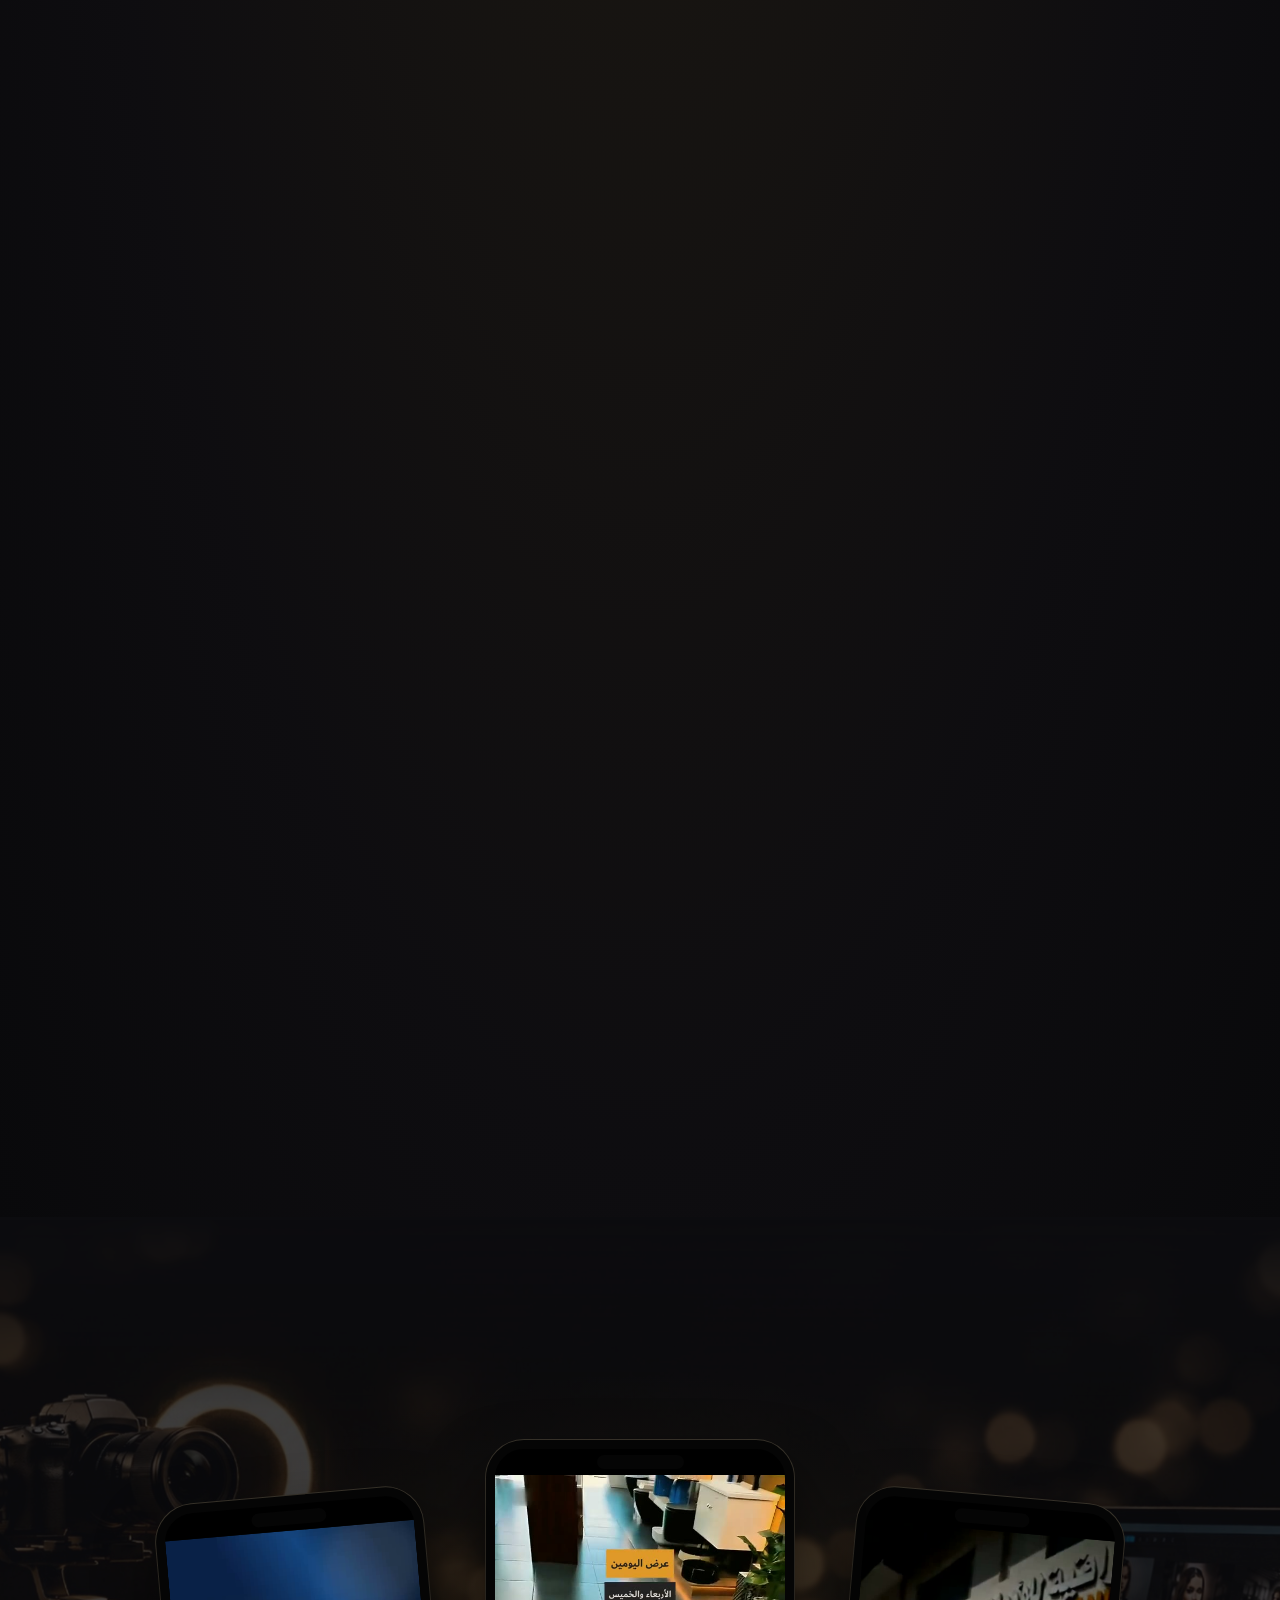
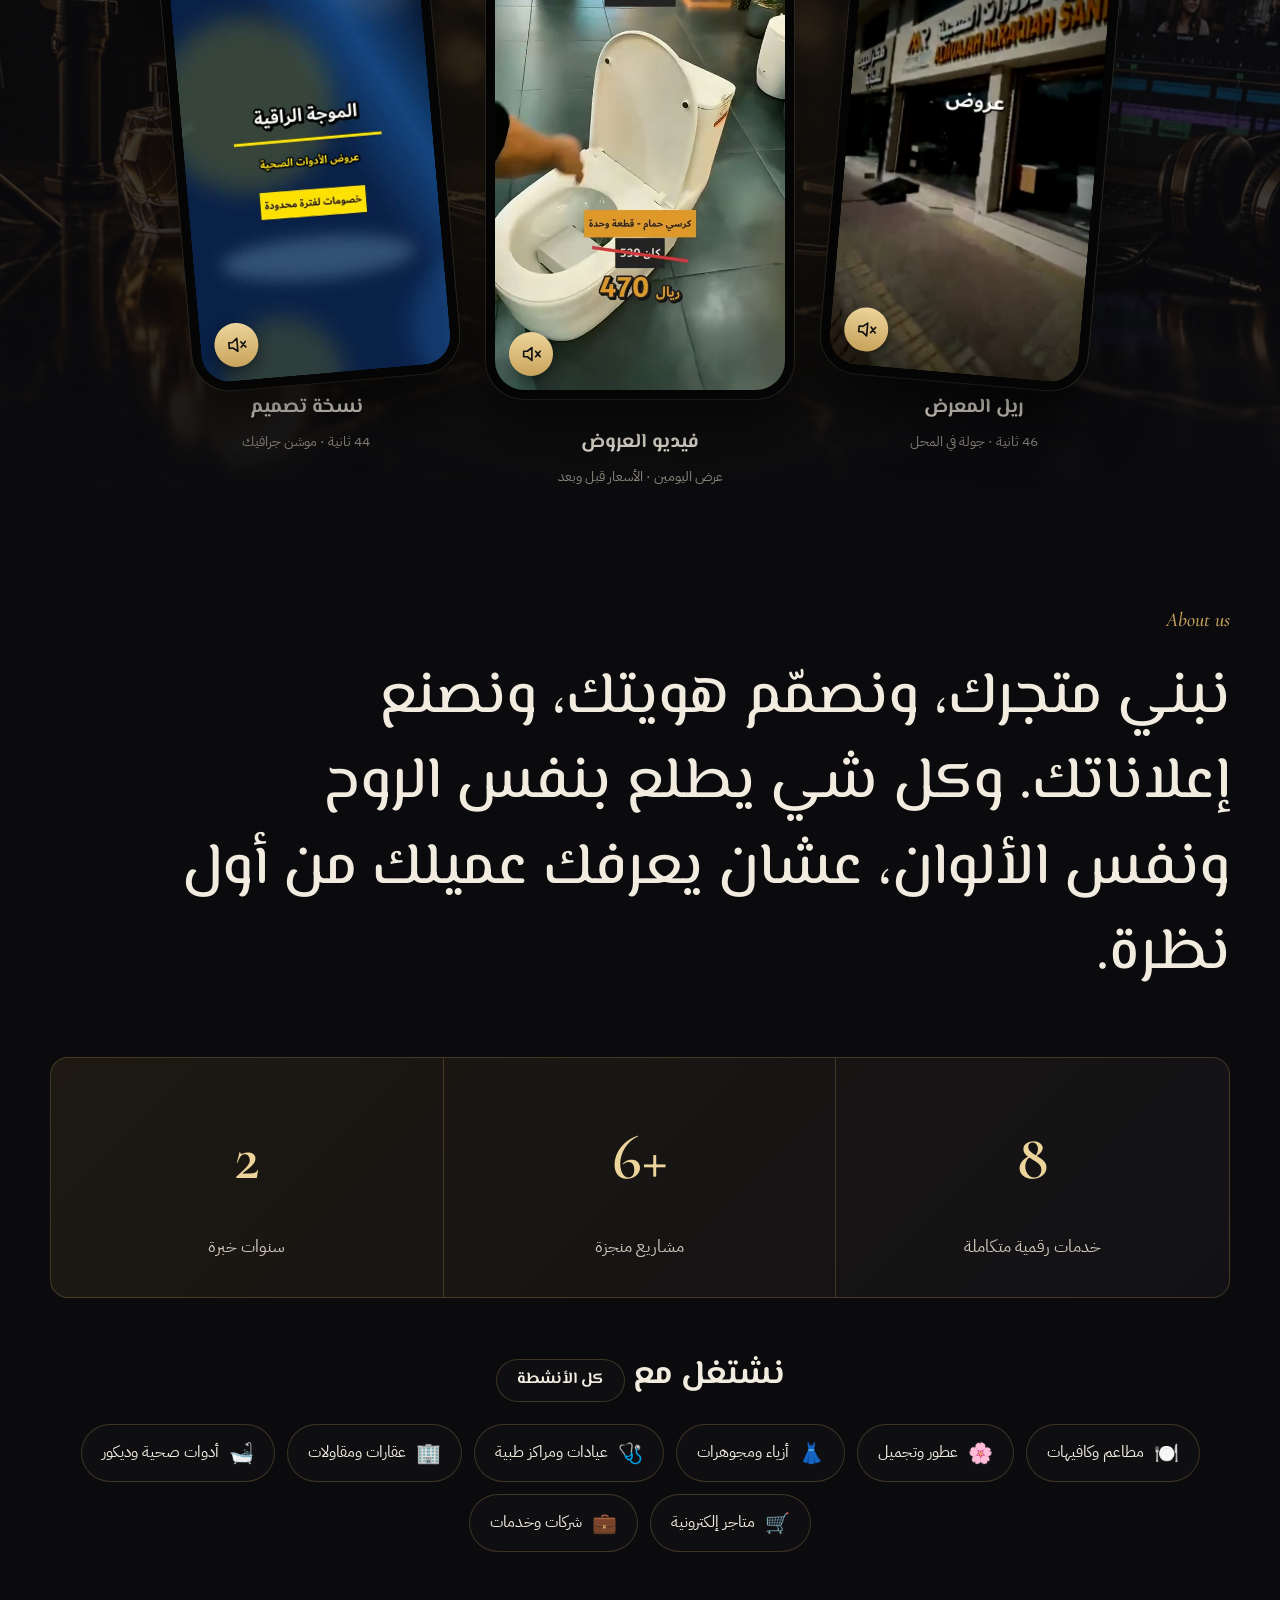
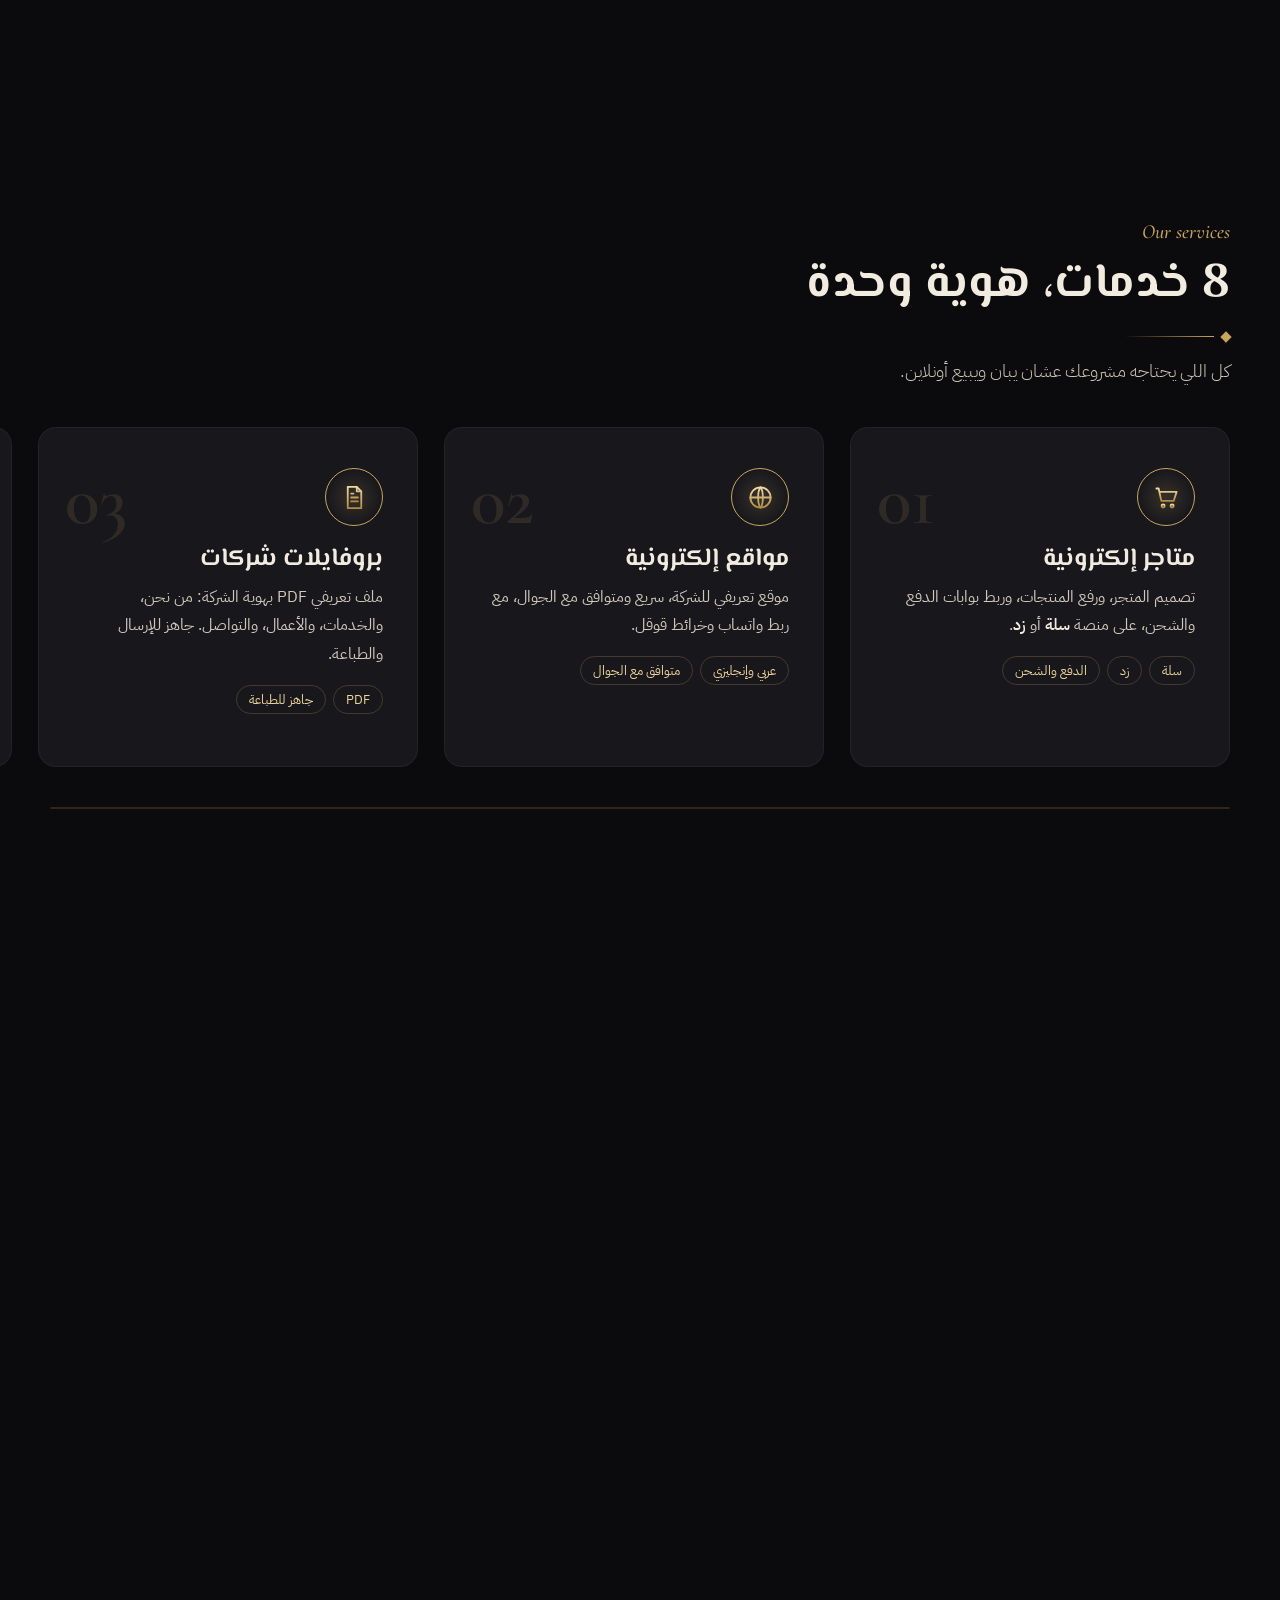
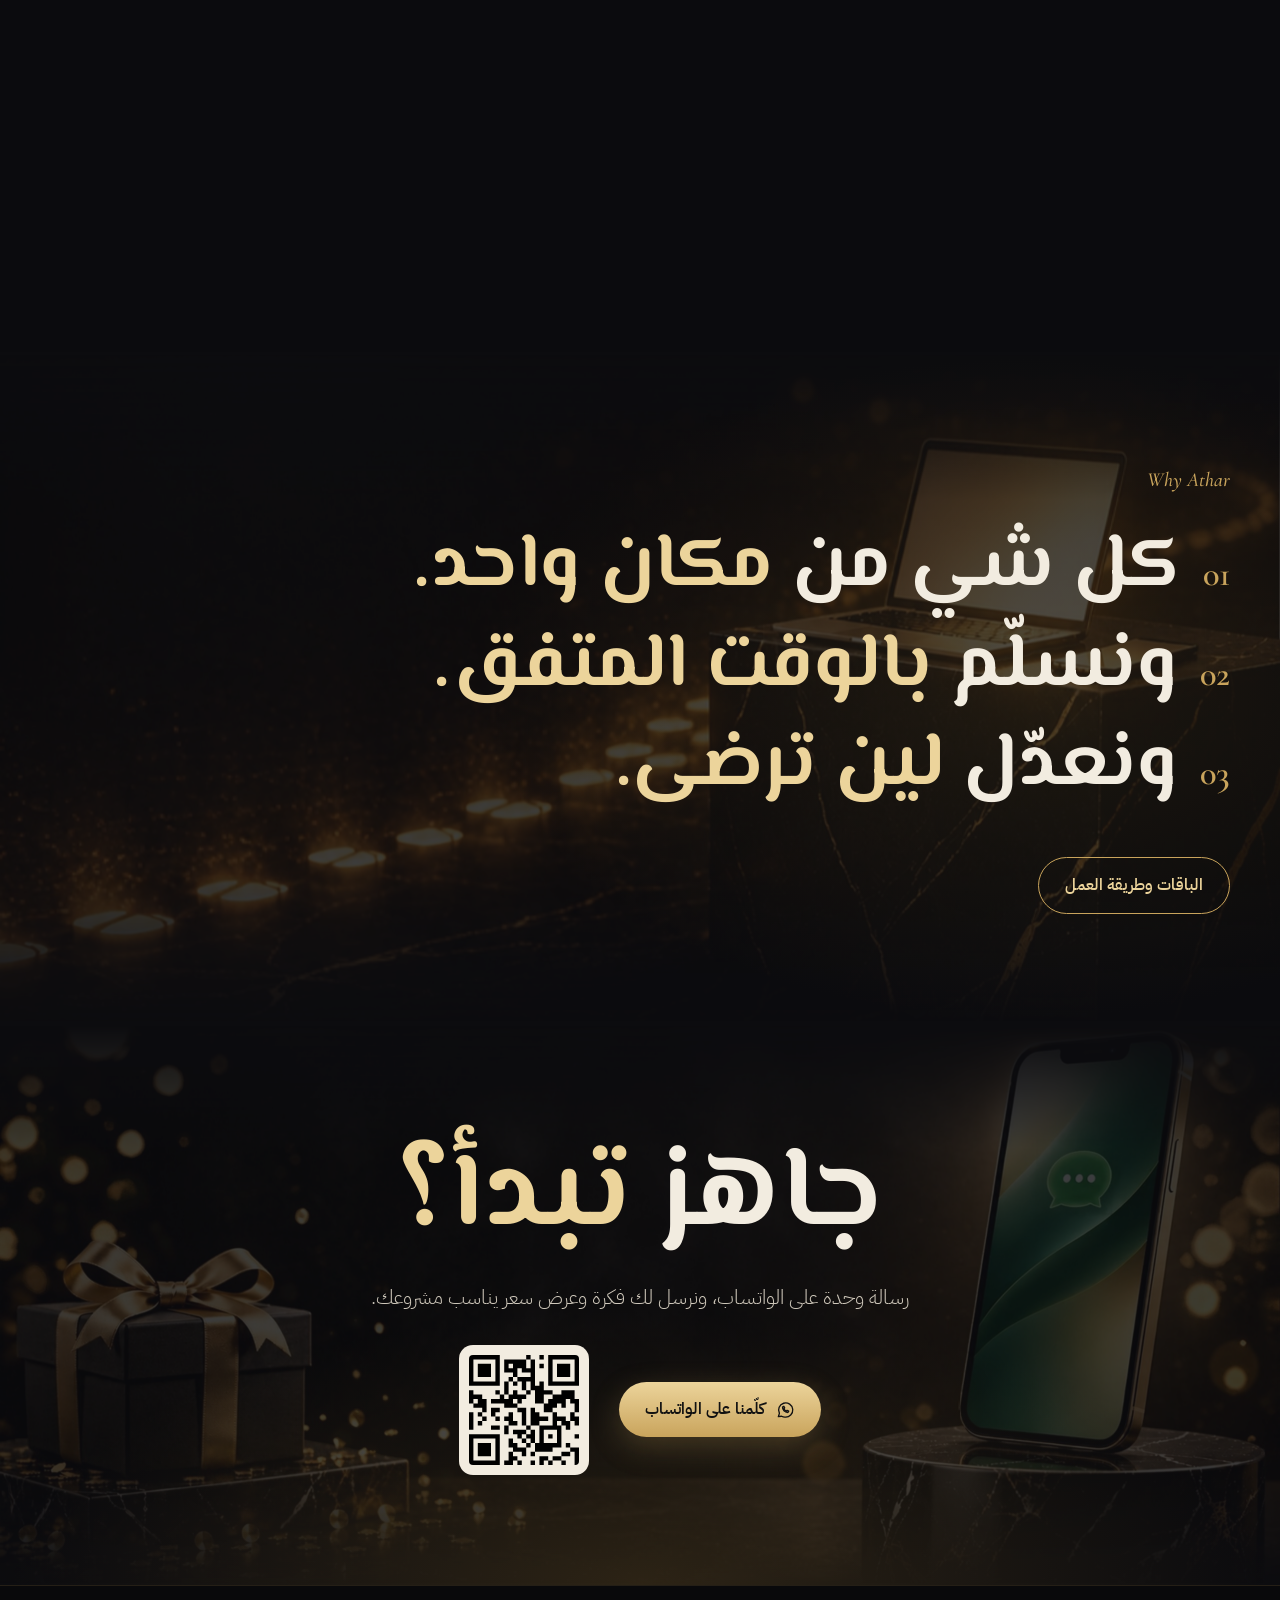
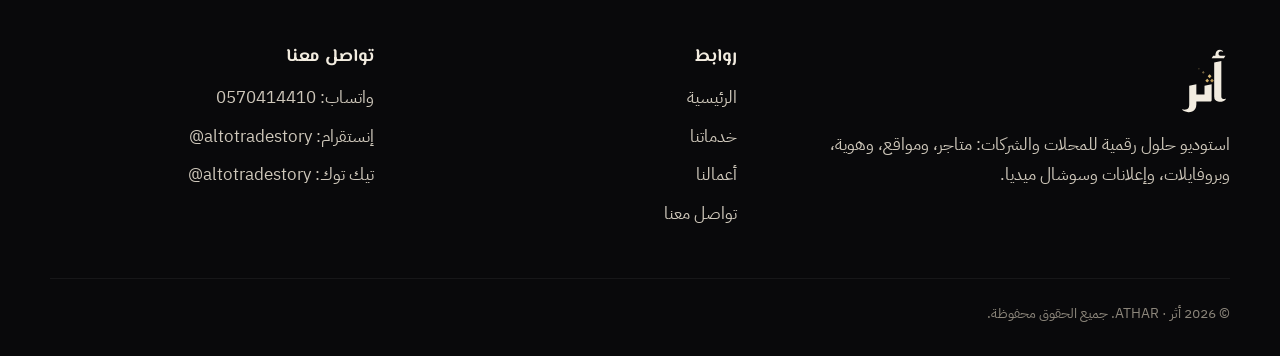
==== commit fa3bce71: "Why section: replace the AI line with on-time delivery Co-Authored-By: Claude Opus 5.5 <noreply@anth" ====
--- a/index.html
+++ b/index.html
@@ -97,7 +97,7 @@
   <span class="lab">Why Athar</span>
   <div class="lines">
     <div class="line"><em>01</em><span>كل شي من <span class="gold">مكان واحد.</span></span></div>
-    <div class="line"><em>02</em><span>أسرع <span class="gold">بالذكاء الاصطناعي.</span></span></div>
+    <div class="line"><em>02</em><span>ونسلّم <span class="gold">بالوقت المتفق.</span></span></div>
     <div class="line"><em>03</em><span>ونعدّل <span class="gold">لين ترضى.</span></span></div>
   </div>
   <div class="after"><a class="btn btn-line" href="services.html">الباقات وطريقة العمل</a></div>
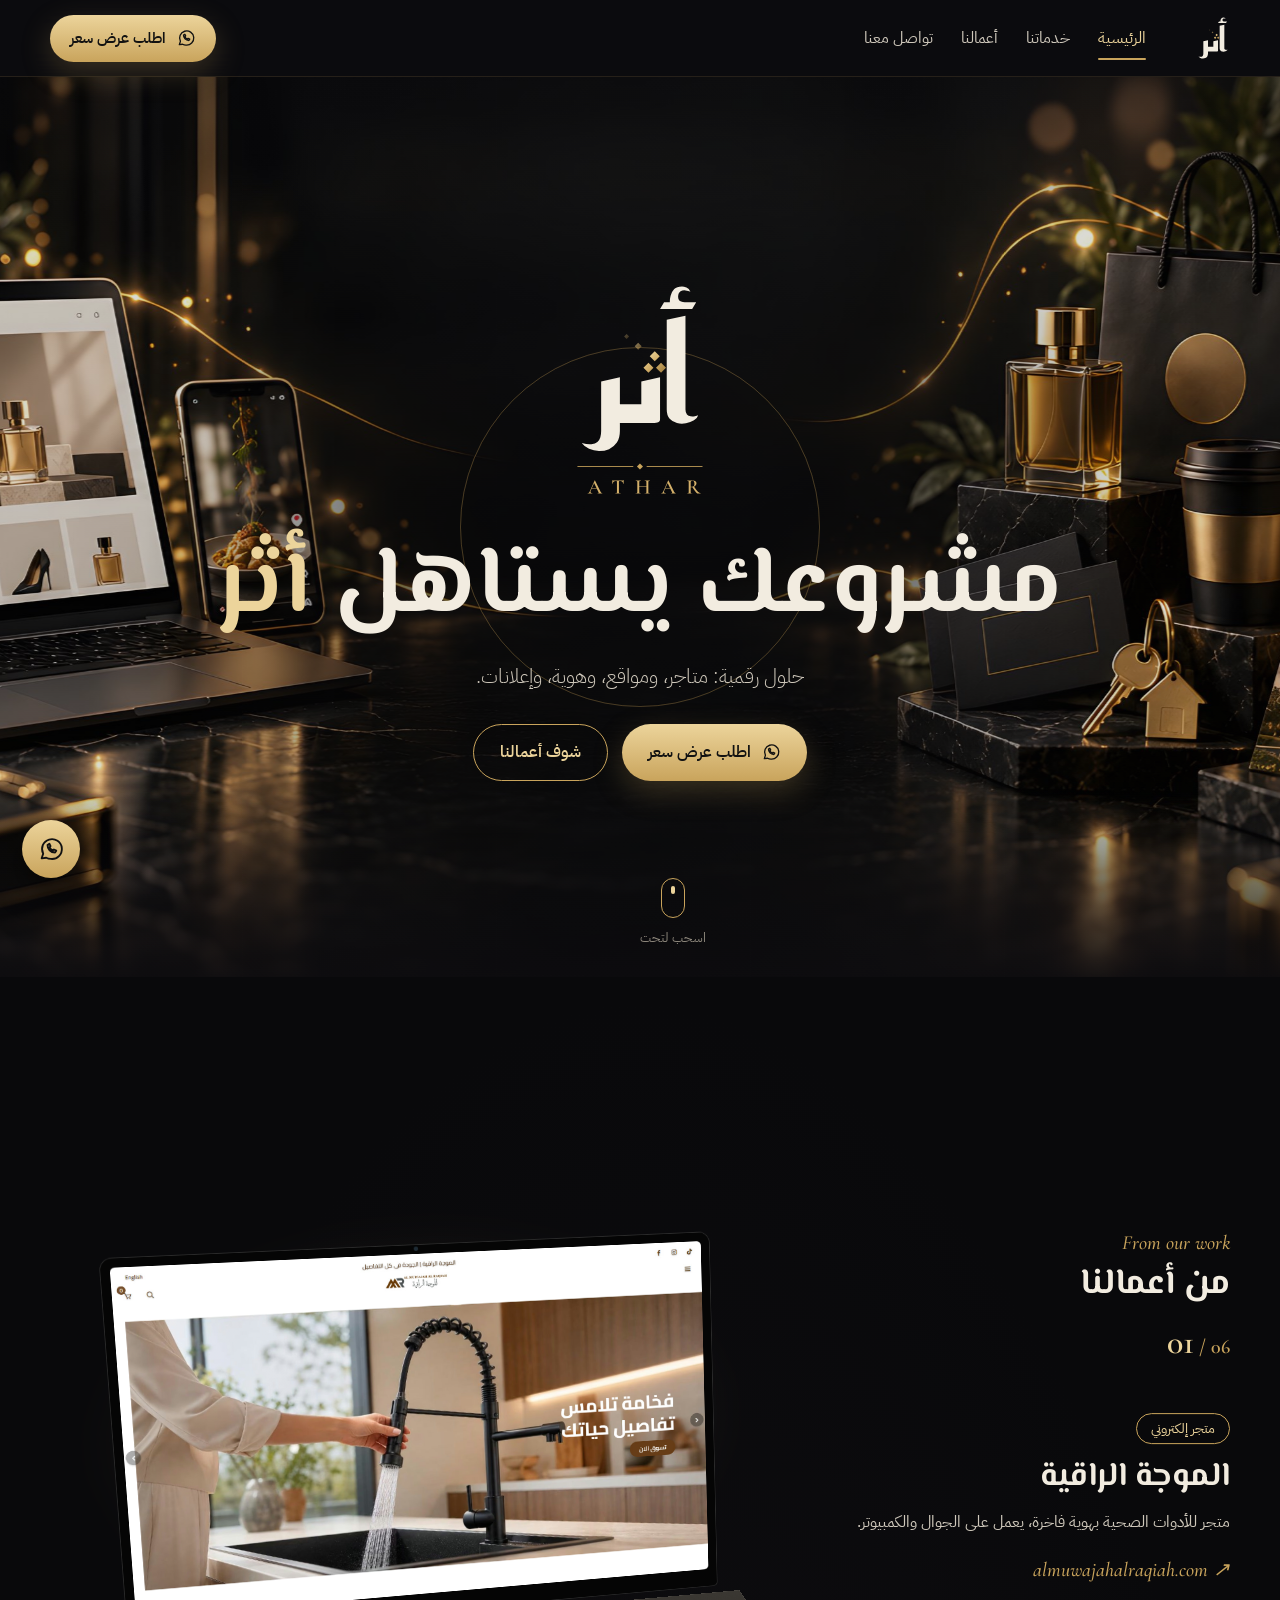
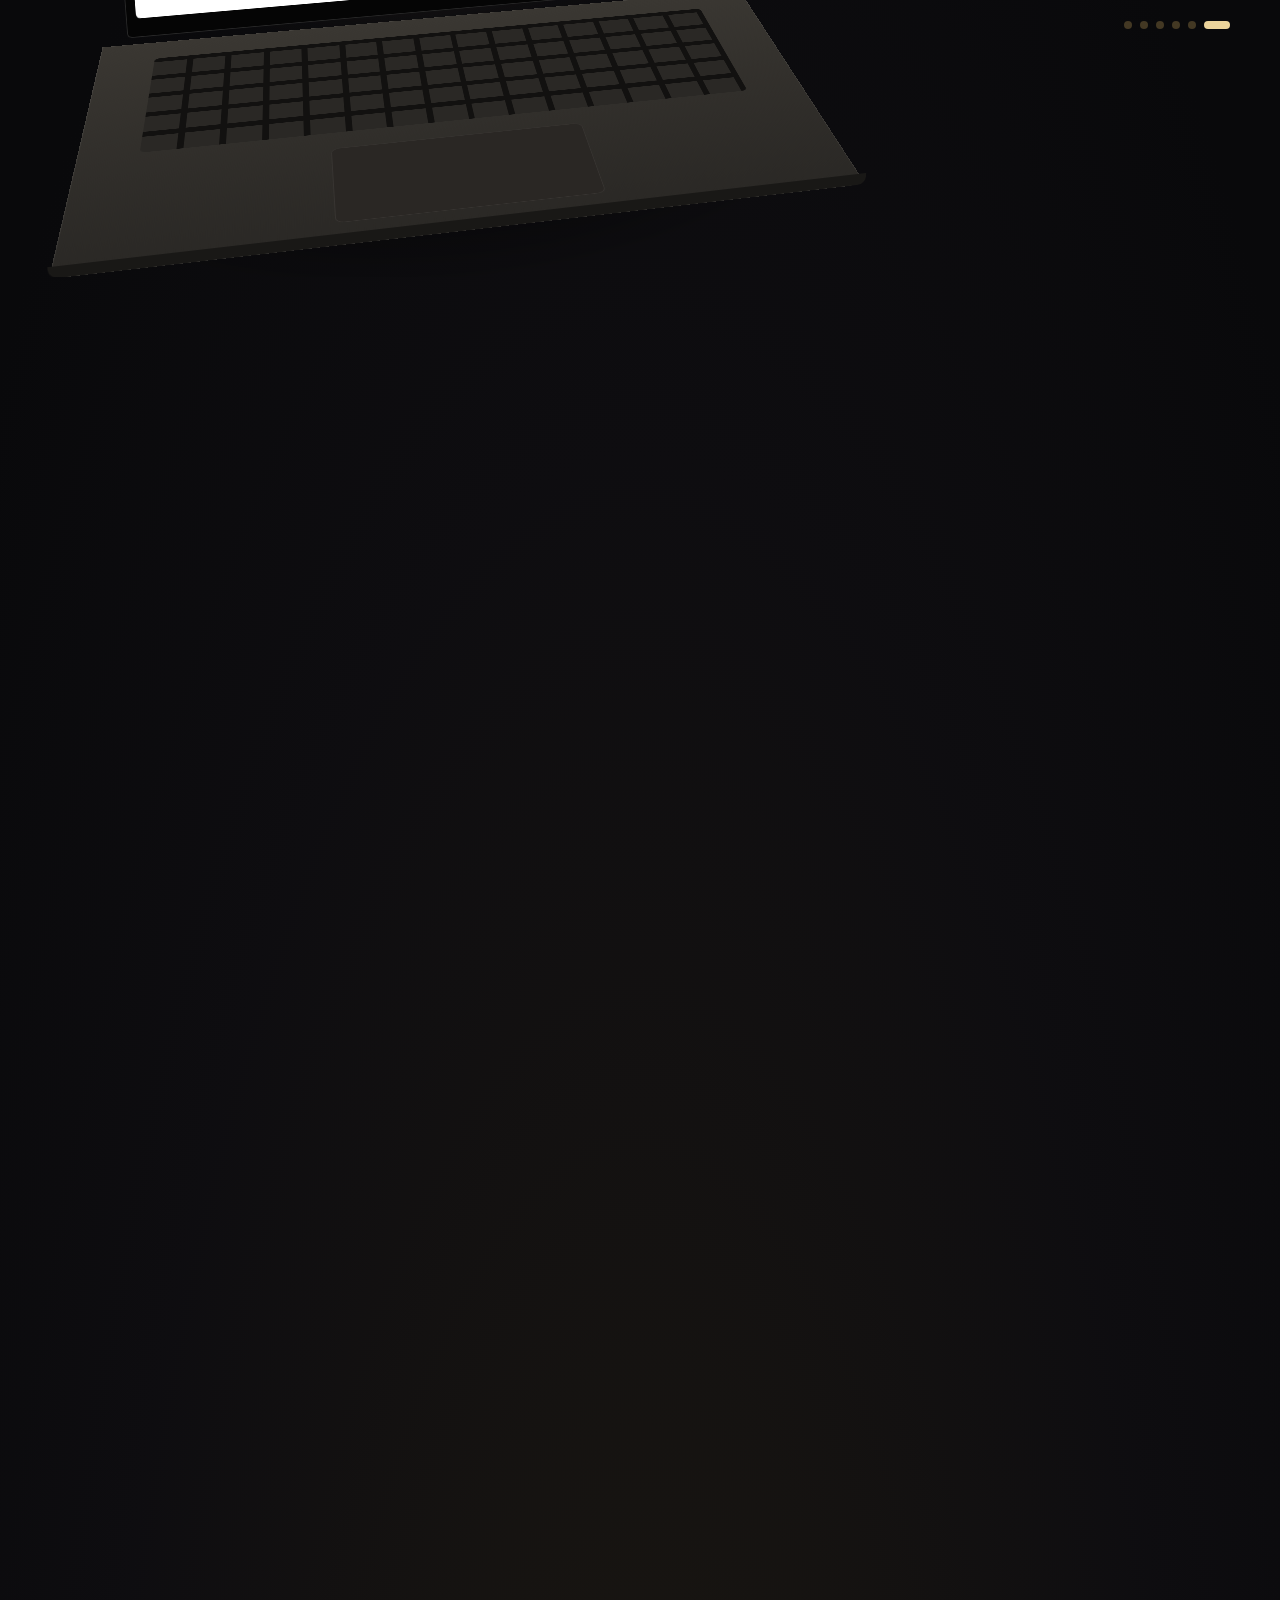
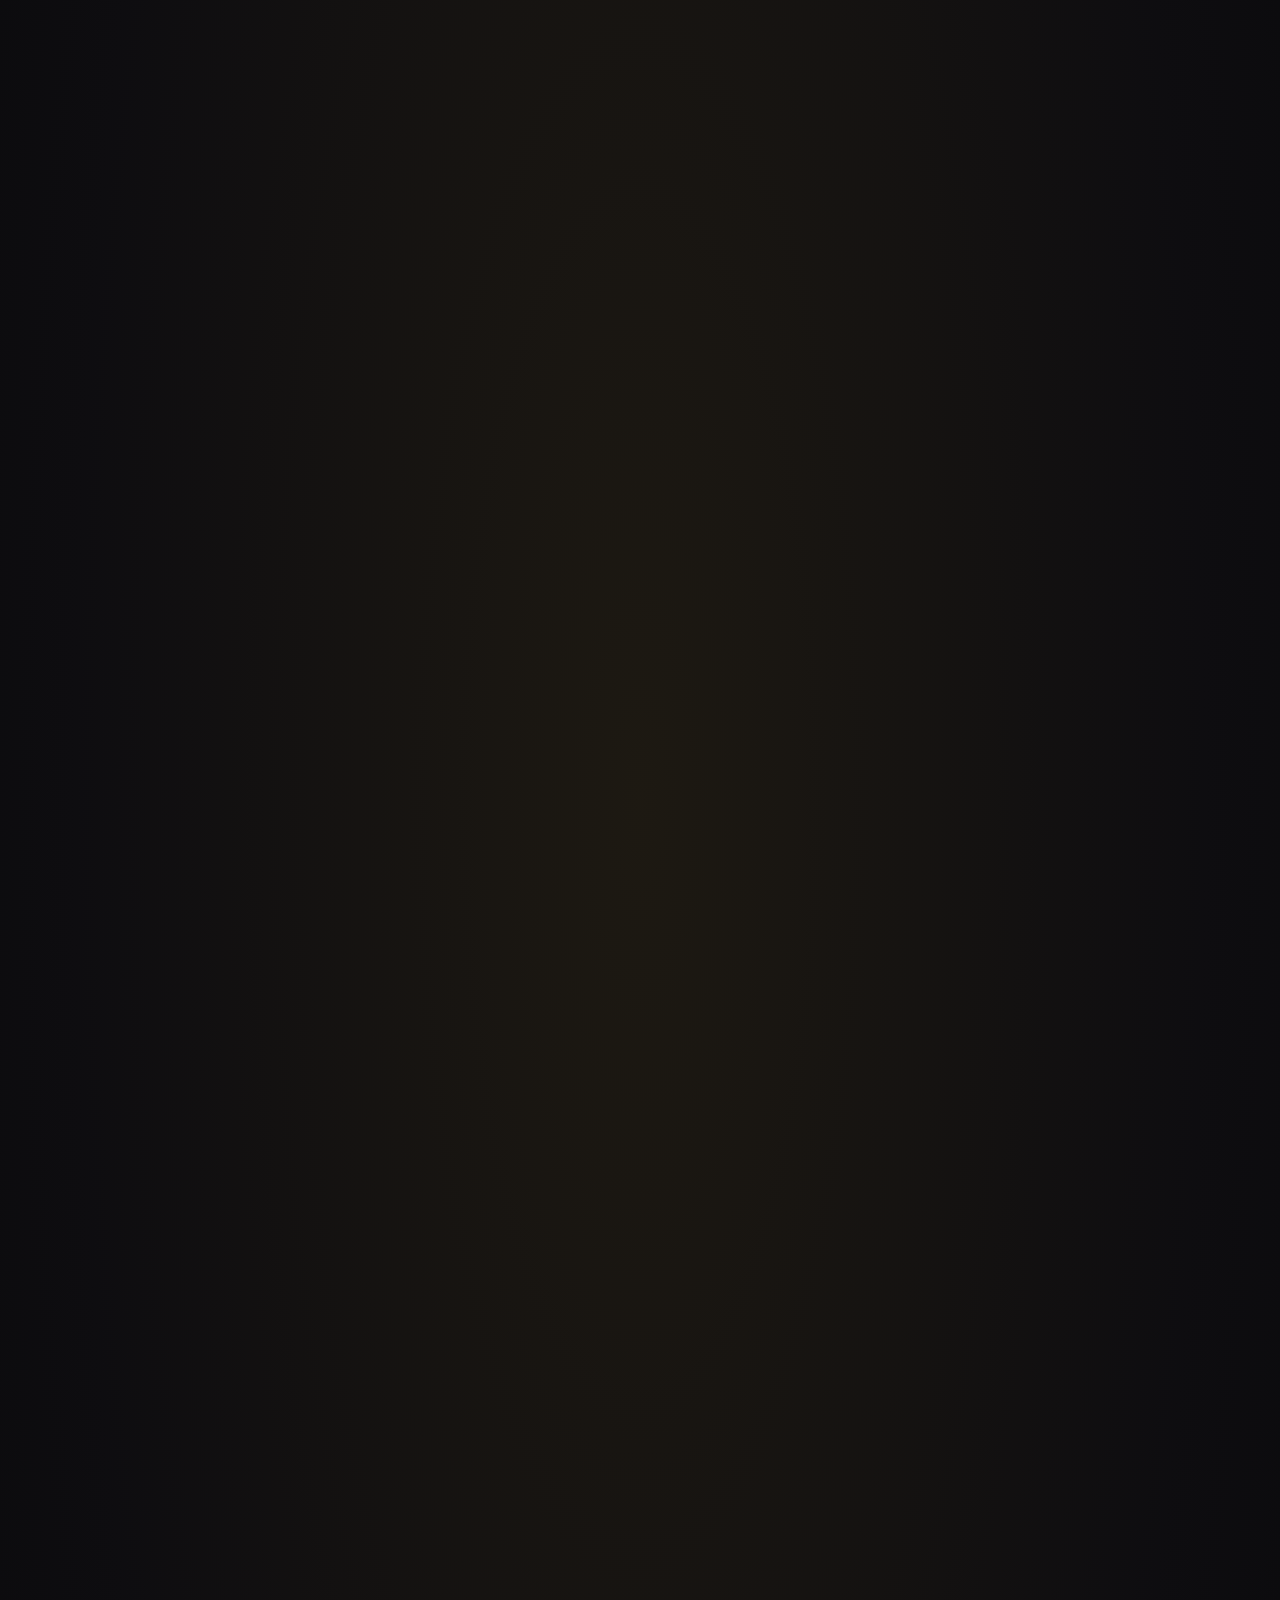
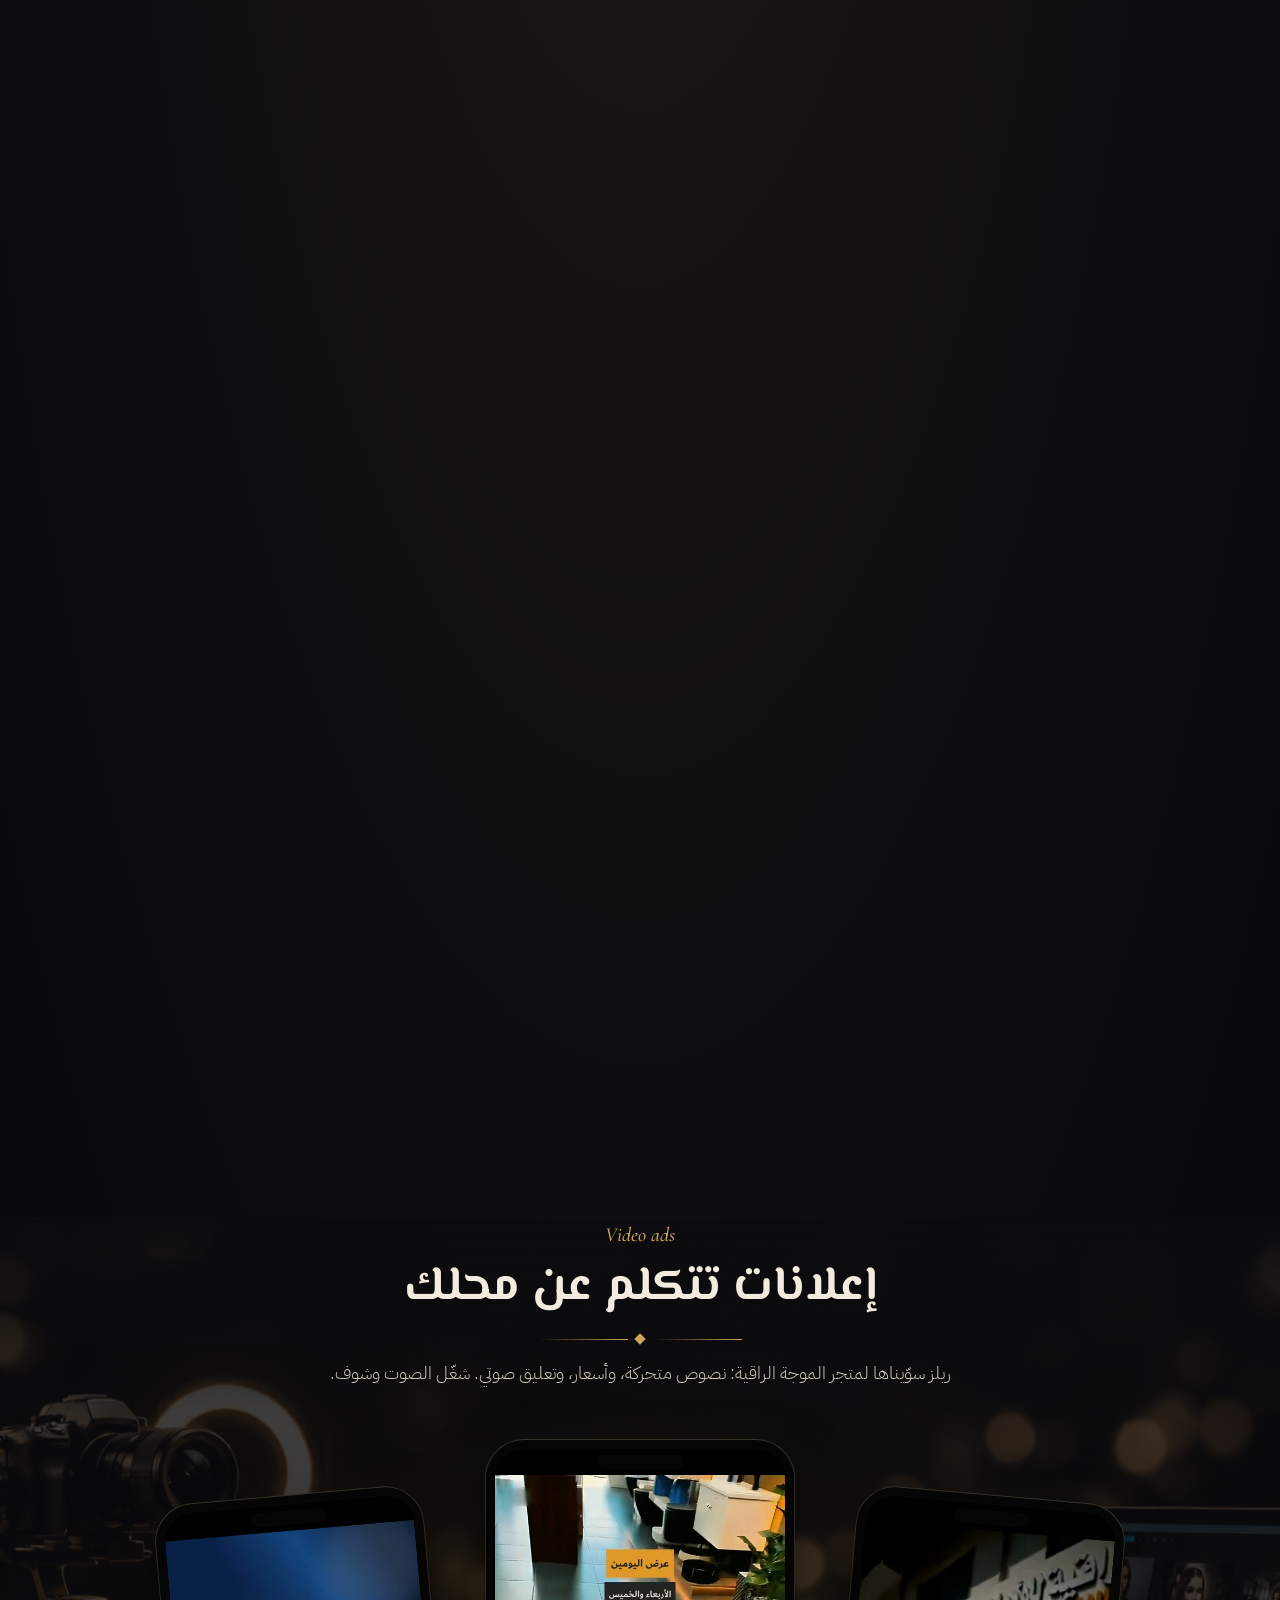
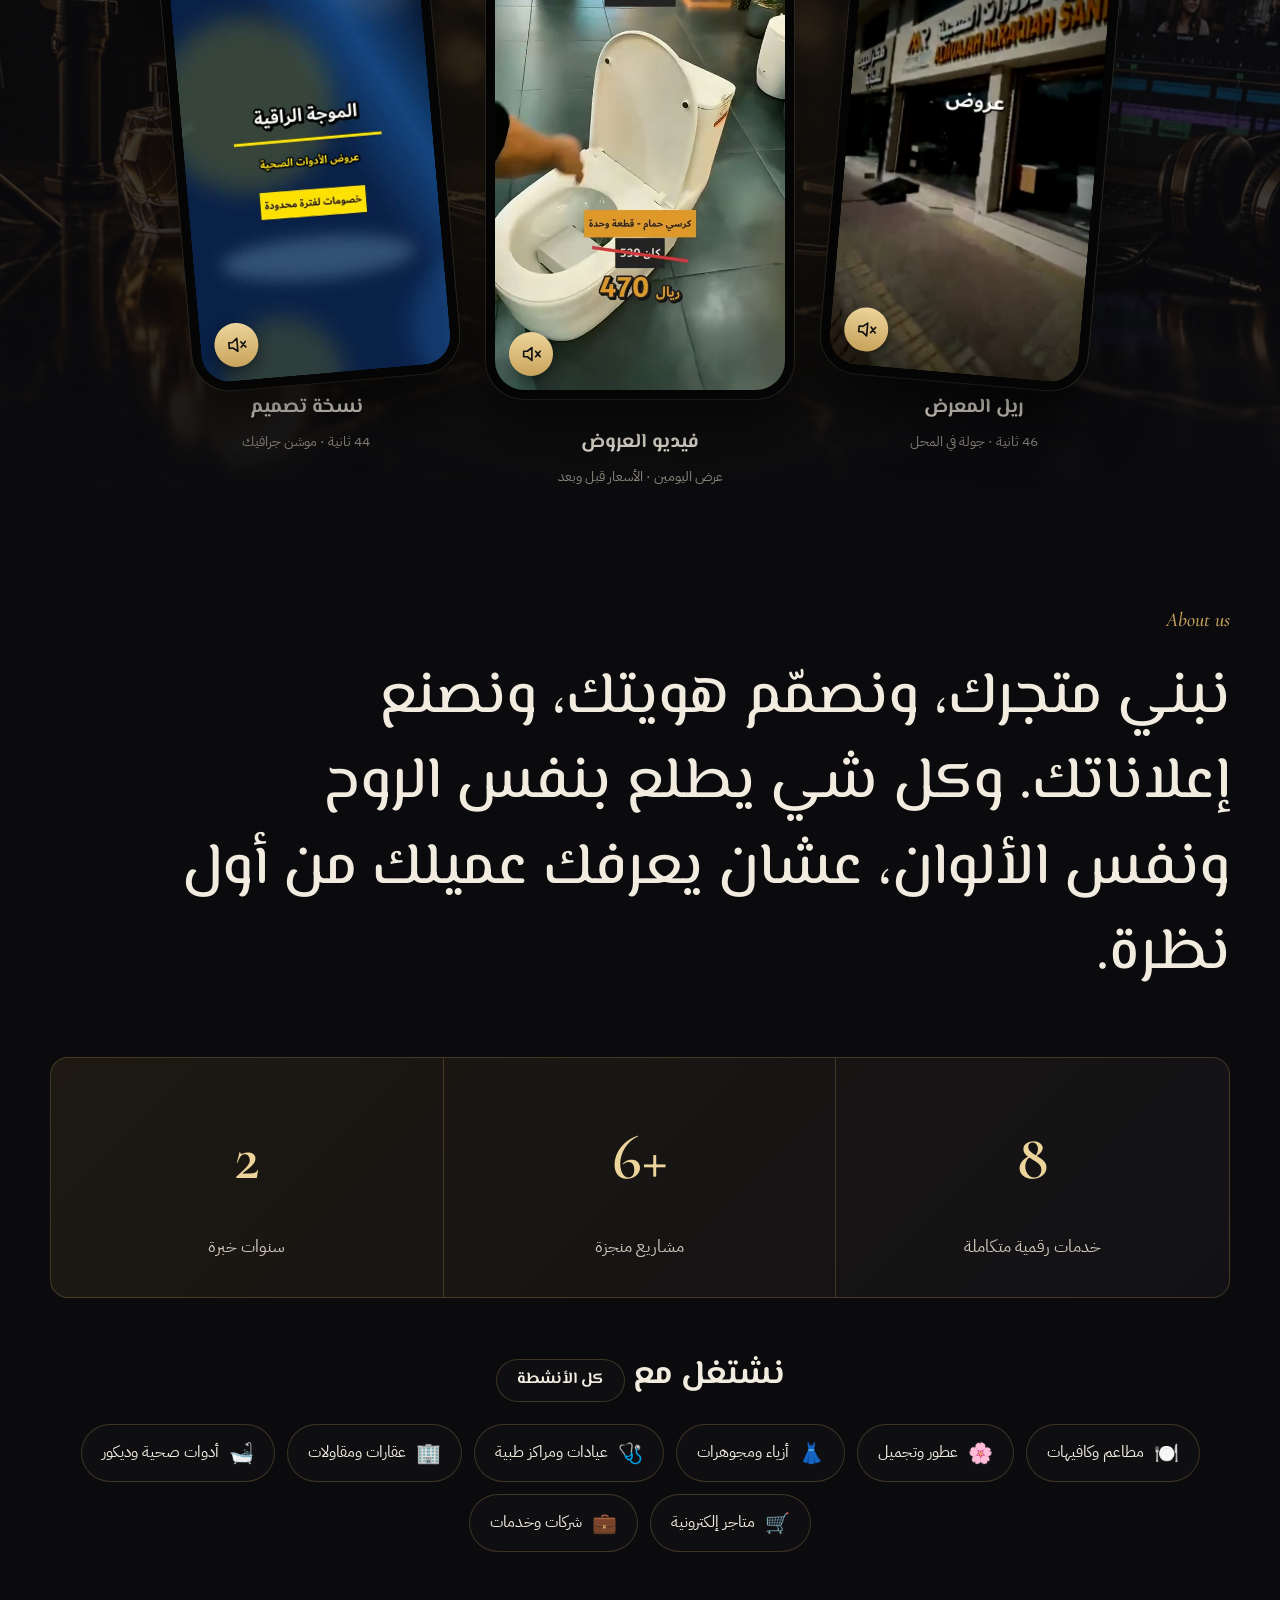
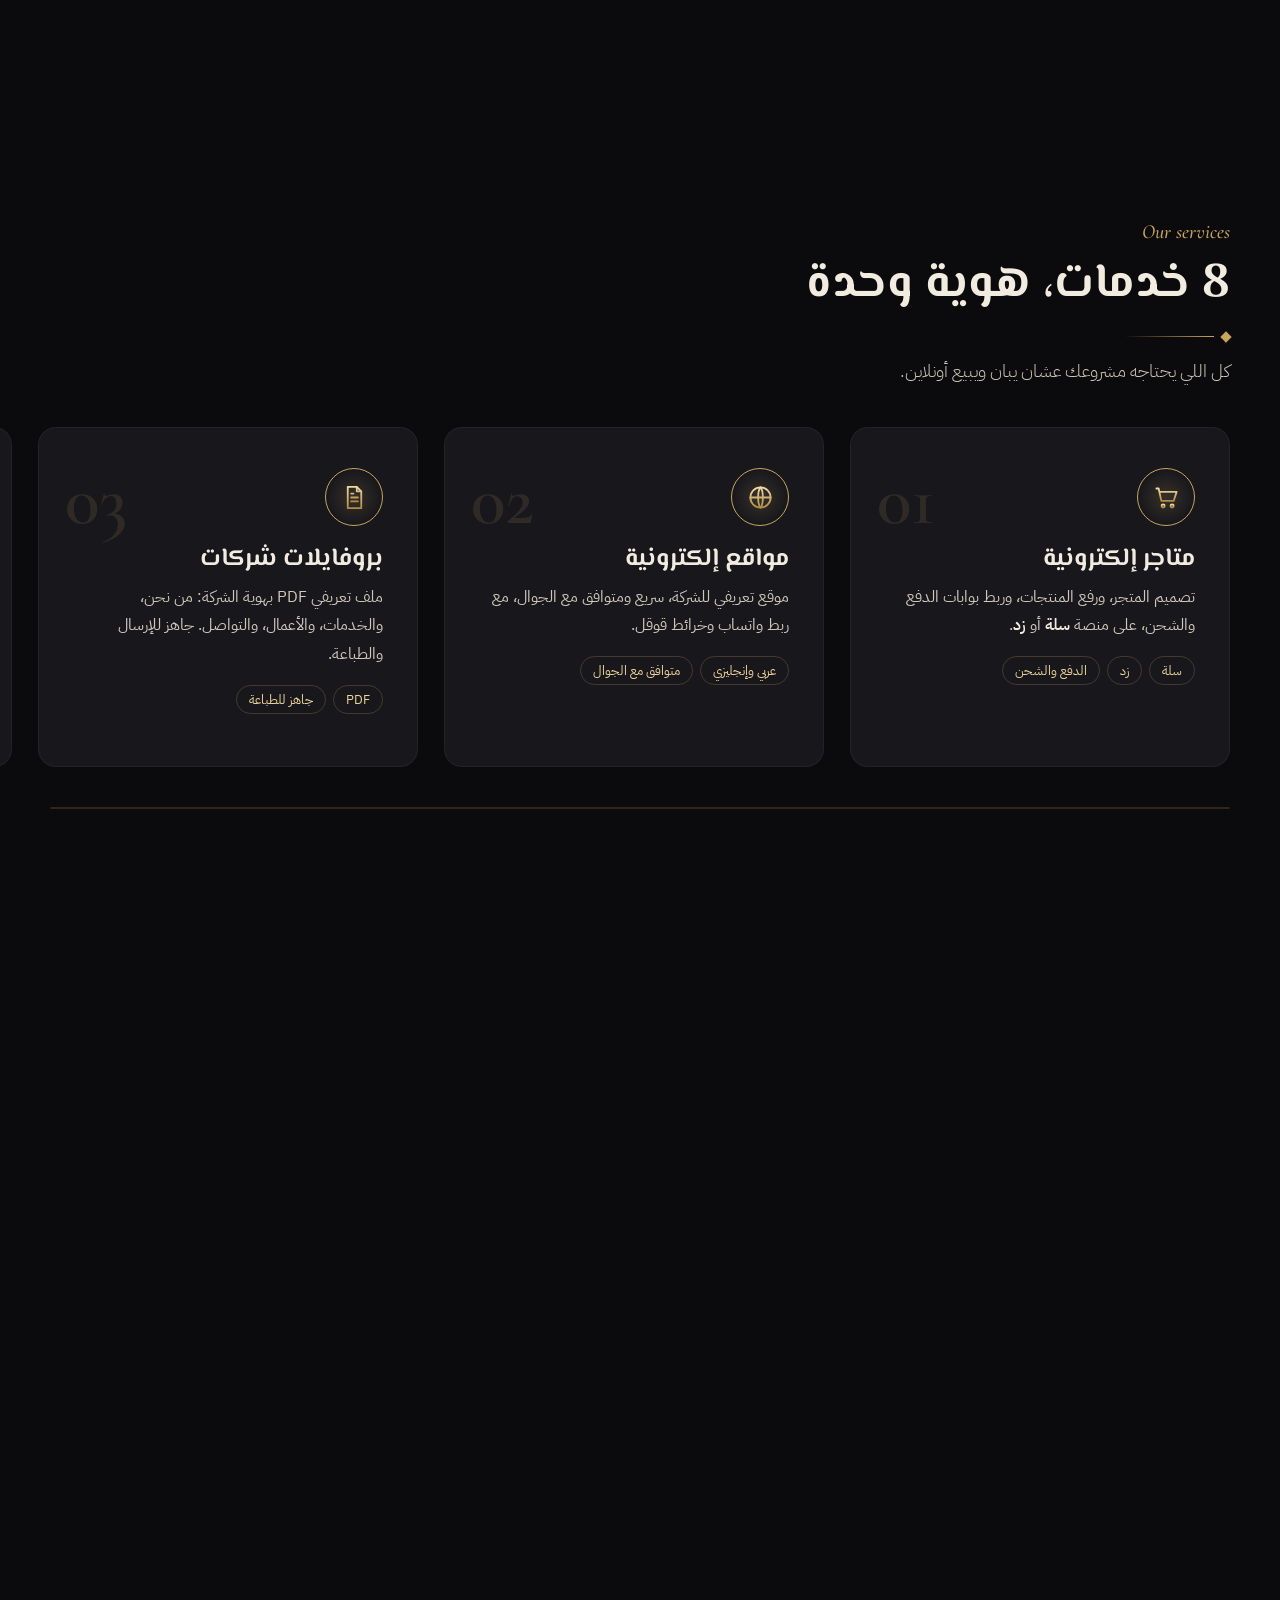
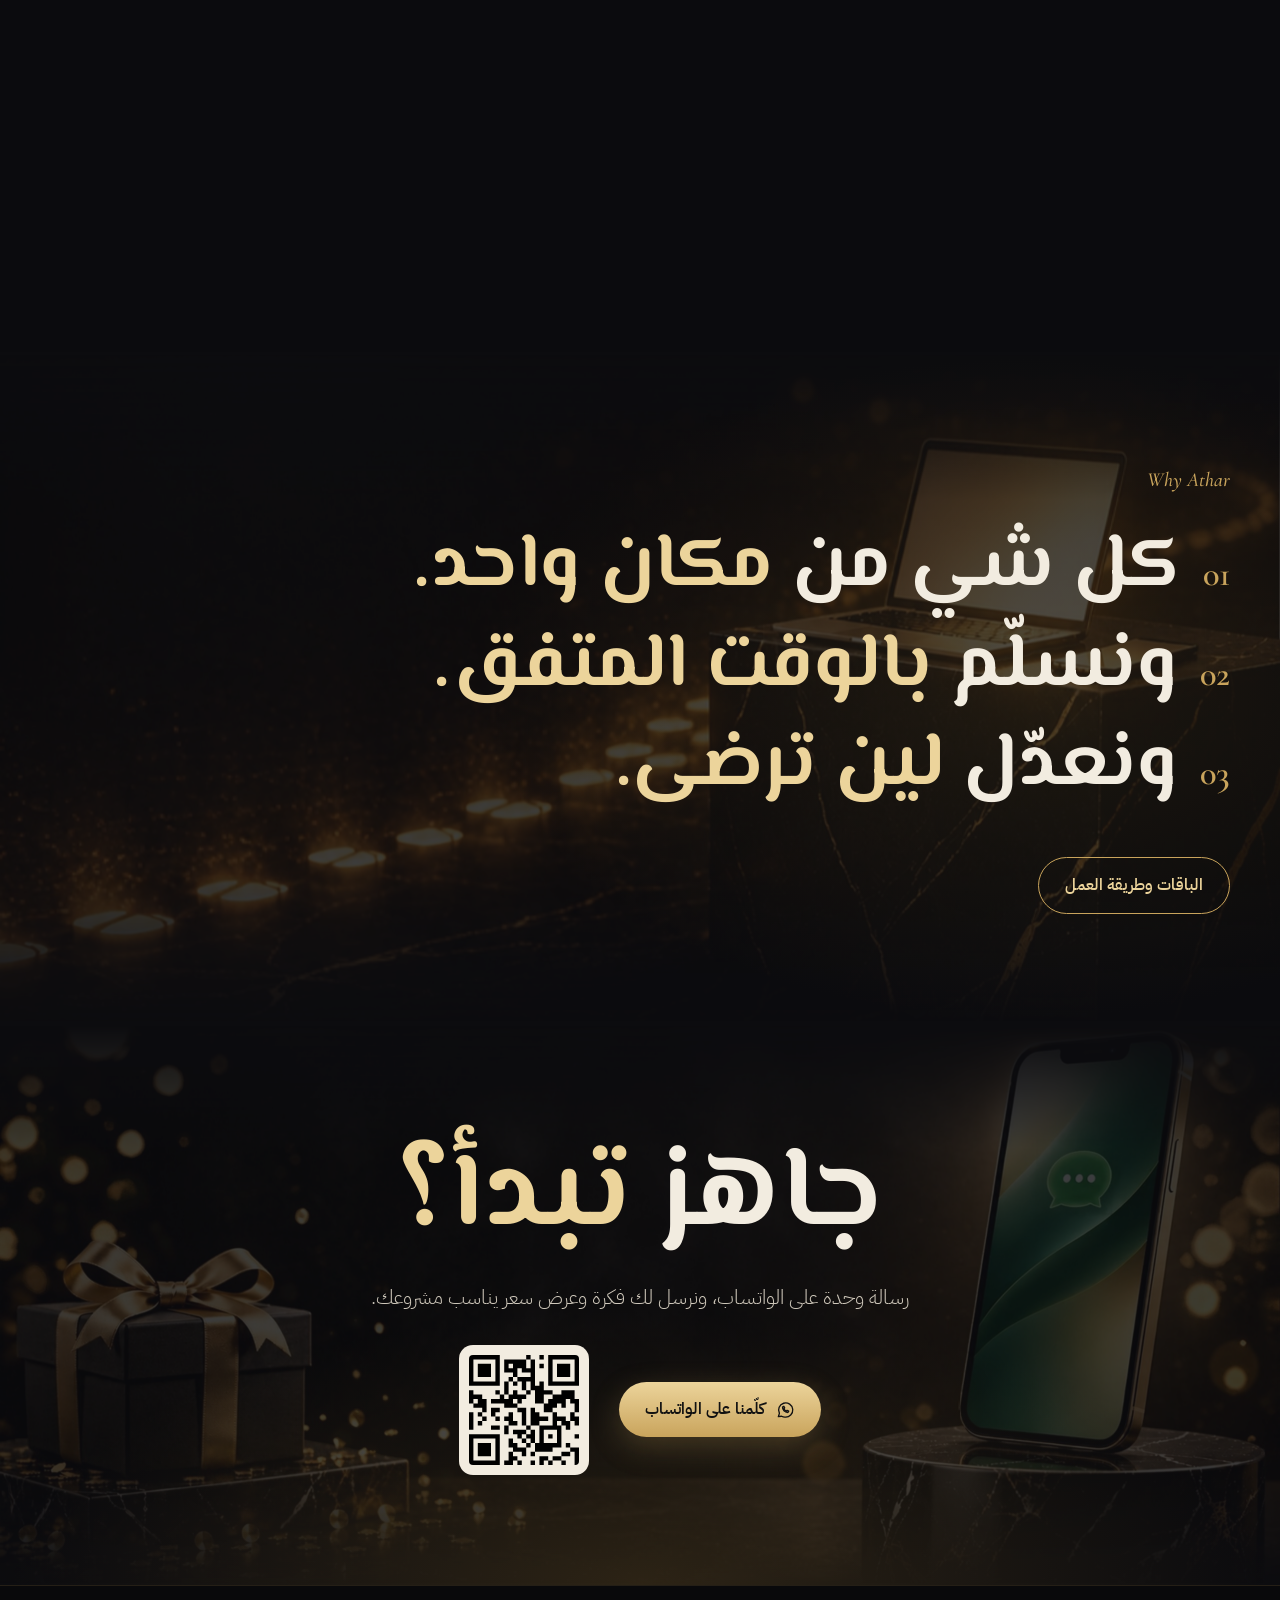
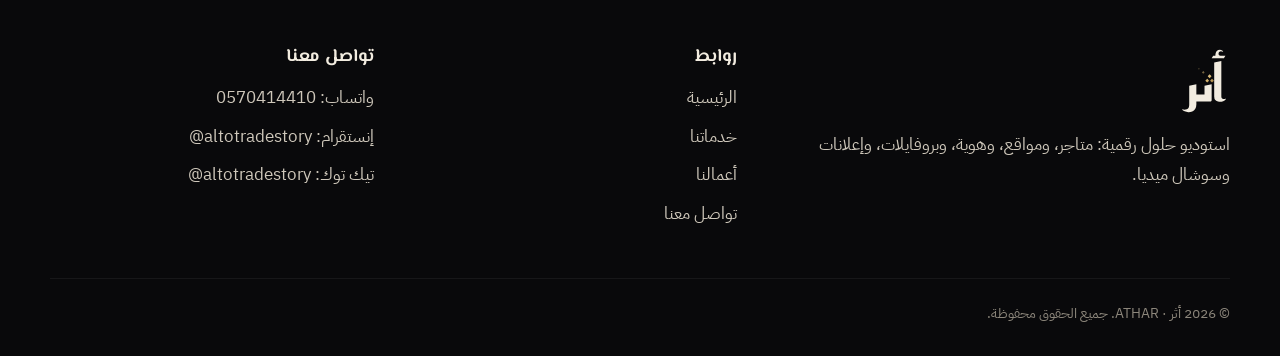
==== commit 3df87330: "Tagline: «حلول رقمية» without «للمحلات والشركات» Co-Authored-By: Claude Opus 5.5 <noreply@anthropic." ====
--- a/index.html
+++ b/index.html
@@ -3,9 +3,9 @@
 <head>
 <meta charset="utf-8">
 <meta name="viewport" content="width=device-width, initial-scale=1">
-<title>أثر · حلول رقمية للمحلات والشركات</title>
+<title>أثر · حلول رقمية</title>
 <meta name="description" content="متاجر إلكترونية على سلة وزد، ومواقع، وهوية وبروفايلات، وإعلانات وسوشال ميديا. مشروعك يستاهل أثر.">
-<meta property="og:title" content="أثر · حلول رقمية للمحلات والشركات">
+<meta property="og:title" content="أثر · حلول رقمية">
 <meta property="og:description" content="متاجر إلكترونية على سلة وزد، ومواقع، وهوية وبروفايلات، وإعلانات وسوشال ميديا. مشروعك يستاهل أثر.">
 <meta property="og:image" content="img/brand/athar-icon.png">
 <link rel="icon" href="img/brand/athar-icon.png">
@@ -33,7 +33,7 @@
   <div class="wrap">
     <img class="logo" src="img/brand/athar-logo-gold.svg" alt="أثر · ATHAR">
     <h1><span class="w" style="animation-delay:0.90s">مشروعك</span> <span class="w" style="animation-delay:1.02s">يستاهل</span> <span class="w gold" style="animation-delay:1.35s">أثر</span></h1>
-    <p>حلول رقمية للمحلات والشركات: متاجر، ومواقع، وهوية، وإعلانات.</p>
+    <p>حلول رقمية: متاجر، ومواقع، وهوية، وإعلانات.</p>
     <div class="cta"><a class="btn btn-gold" href="https://wa.me/966570414410" target="_blank" rel="noopener"><svg class="" viewBox="0 0 24 24" fill="none" stroke="#111" stroke-width="1.6" stroke-linecap="round" stroke-linejoin="round"><path d="M4 20l1.3-4A8.5 8.5 0 1112 20.5a8.4 8.4 0 01-4.1-1z"/><path d="M9 8.5c0 3.5 2.6 6.5 6.5 6.5l1-1.6-2-1-1 .8c-1.2-.5-2.2-1.5-2.7-2.7l.8-1-1-2z"/></svg>اطلب عرض سعر</a>
       <a class="btn btn-line" href="#l3">شوف أعمالنا</a></div>
   </div>
@@ -117,7 +117,7 @@
   <div class="wrap">
     <div class="fgrid">
       <div><img class="flogo" src="img/brand/athar-mark-gold.svg" alt="أثر">
-        <p>استوديو حلول رقمية للمحلات والشركات: متاجر، ومواقع، وهوية، وبروفايلات، وإعلانات وسوشال ميديا.</p></div>
+        <p>استوديو حلول رقمية: متاجر، ومواقع، وهوية، وبروفايلات، وإعلانات وسوشال ميديا.</p></div>
       <div><h4>روابط</h4><ul><li><a href="index.html">الرئيسية</a></li><li><a href="services.html">خدماتنا</a></li><li><a href="work.html">أعمالنا</a></li><li><a href="contact.html">تواصل معنا</a></li></ul></div>
       <div><h4>تواصل معنا</h4><ul>
         <li><a href="https://wa.me/966570414410" target="_blank" rel="noopener">واتساب: <span class="ltr">0570414410</span></a></li>
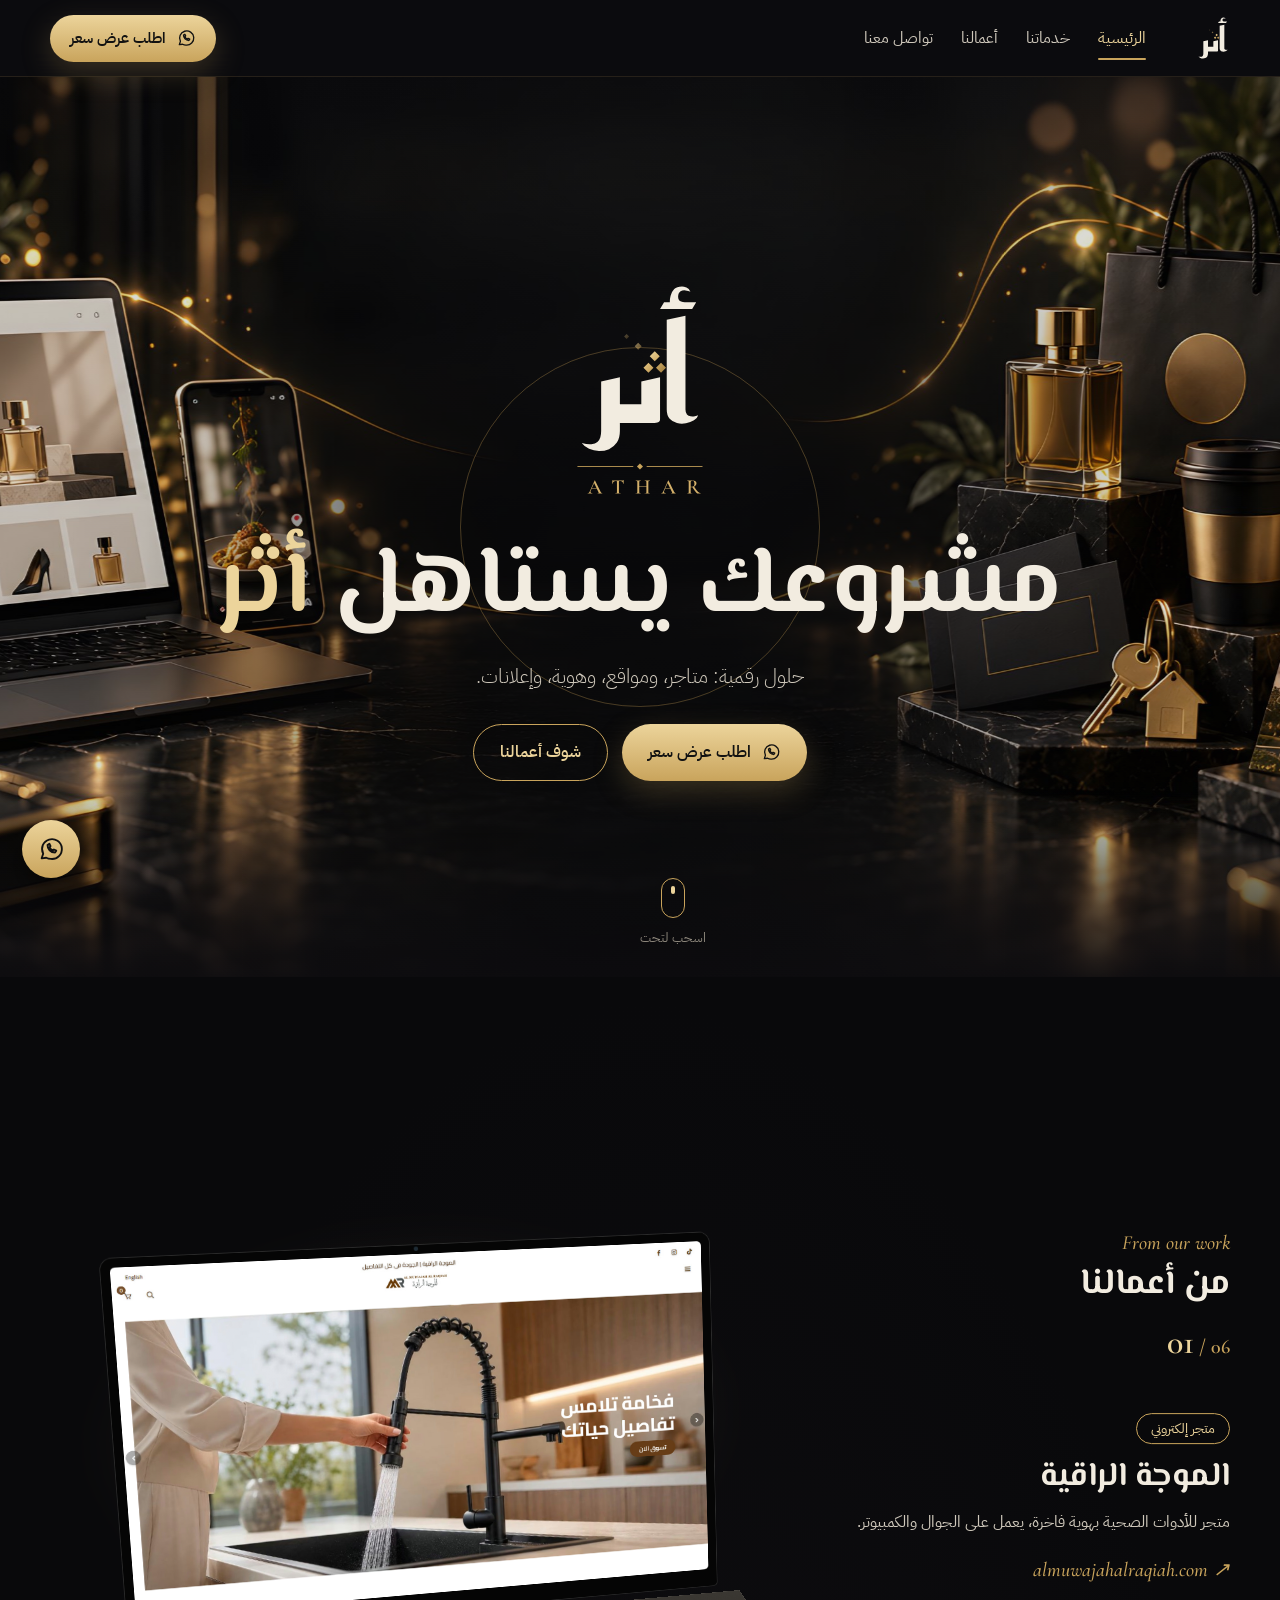
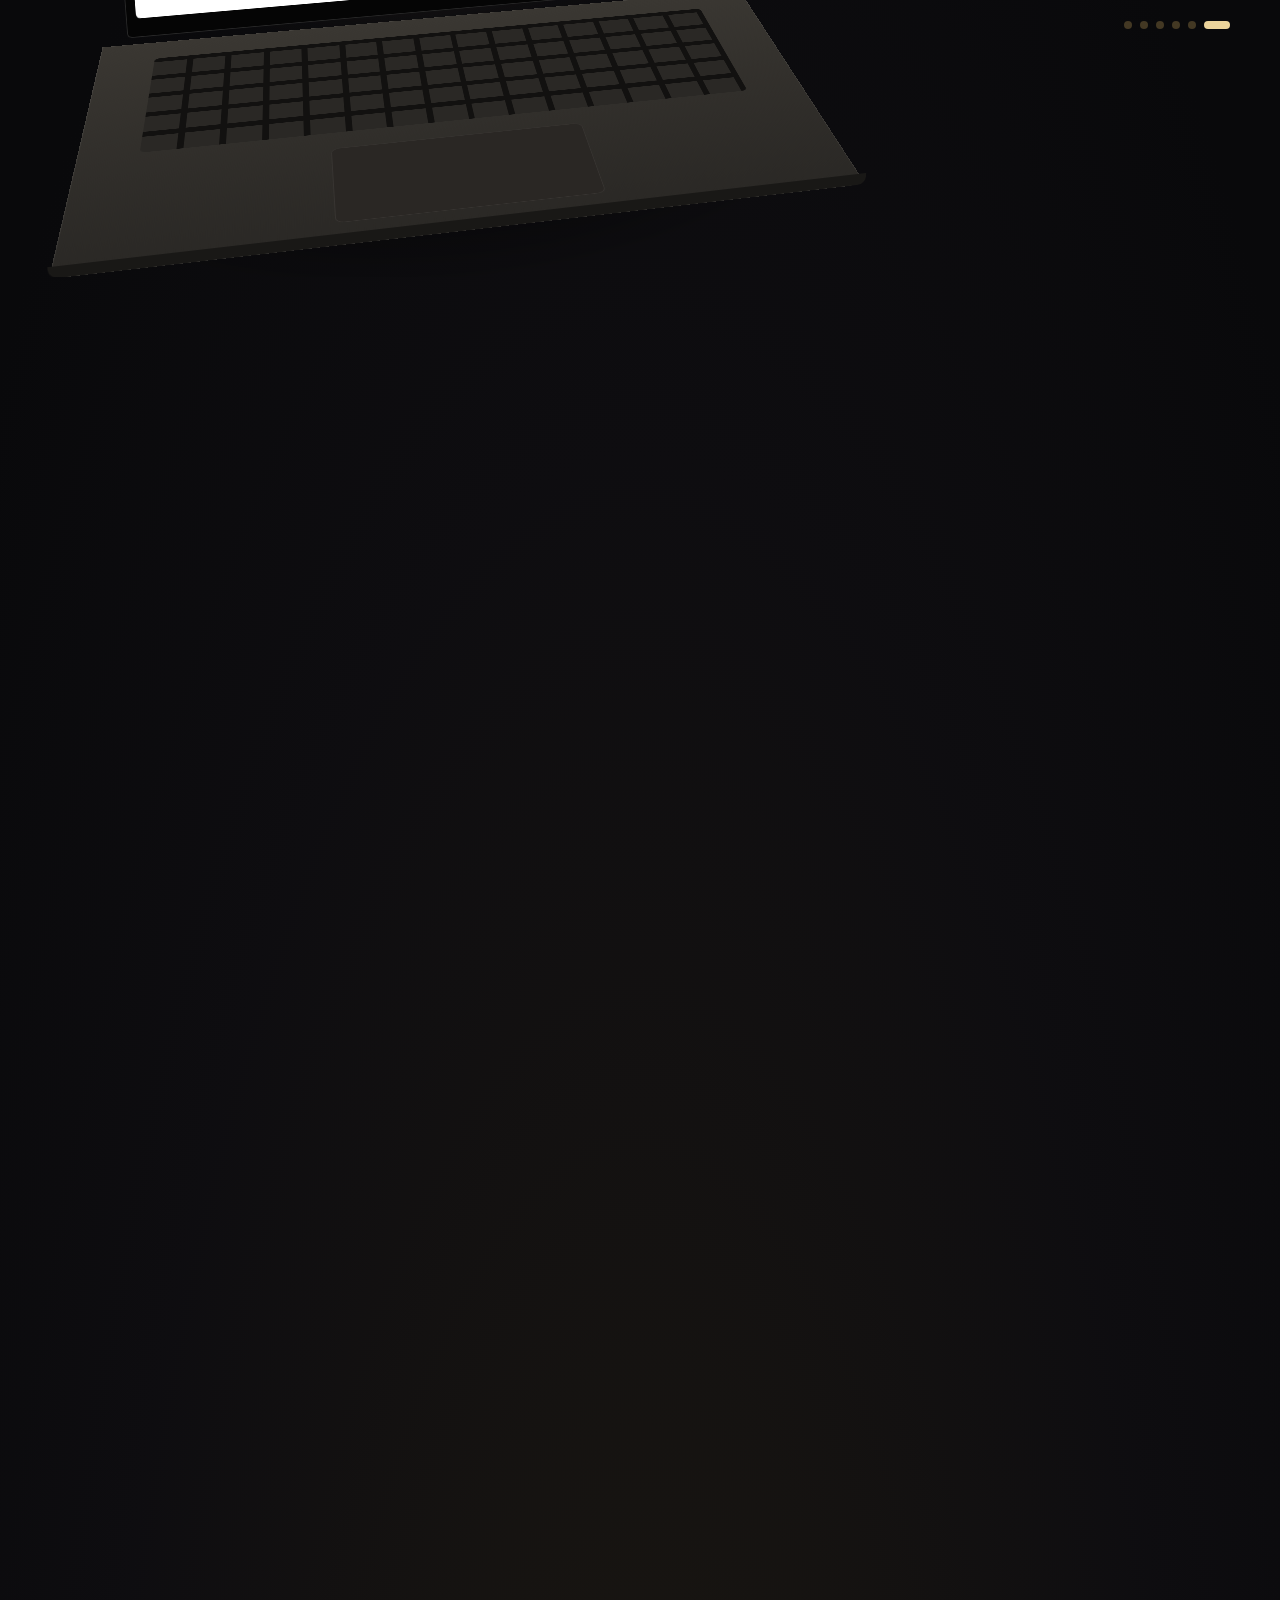
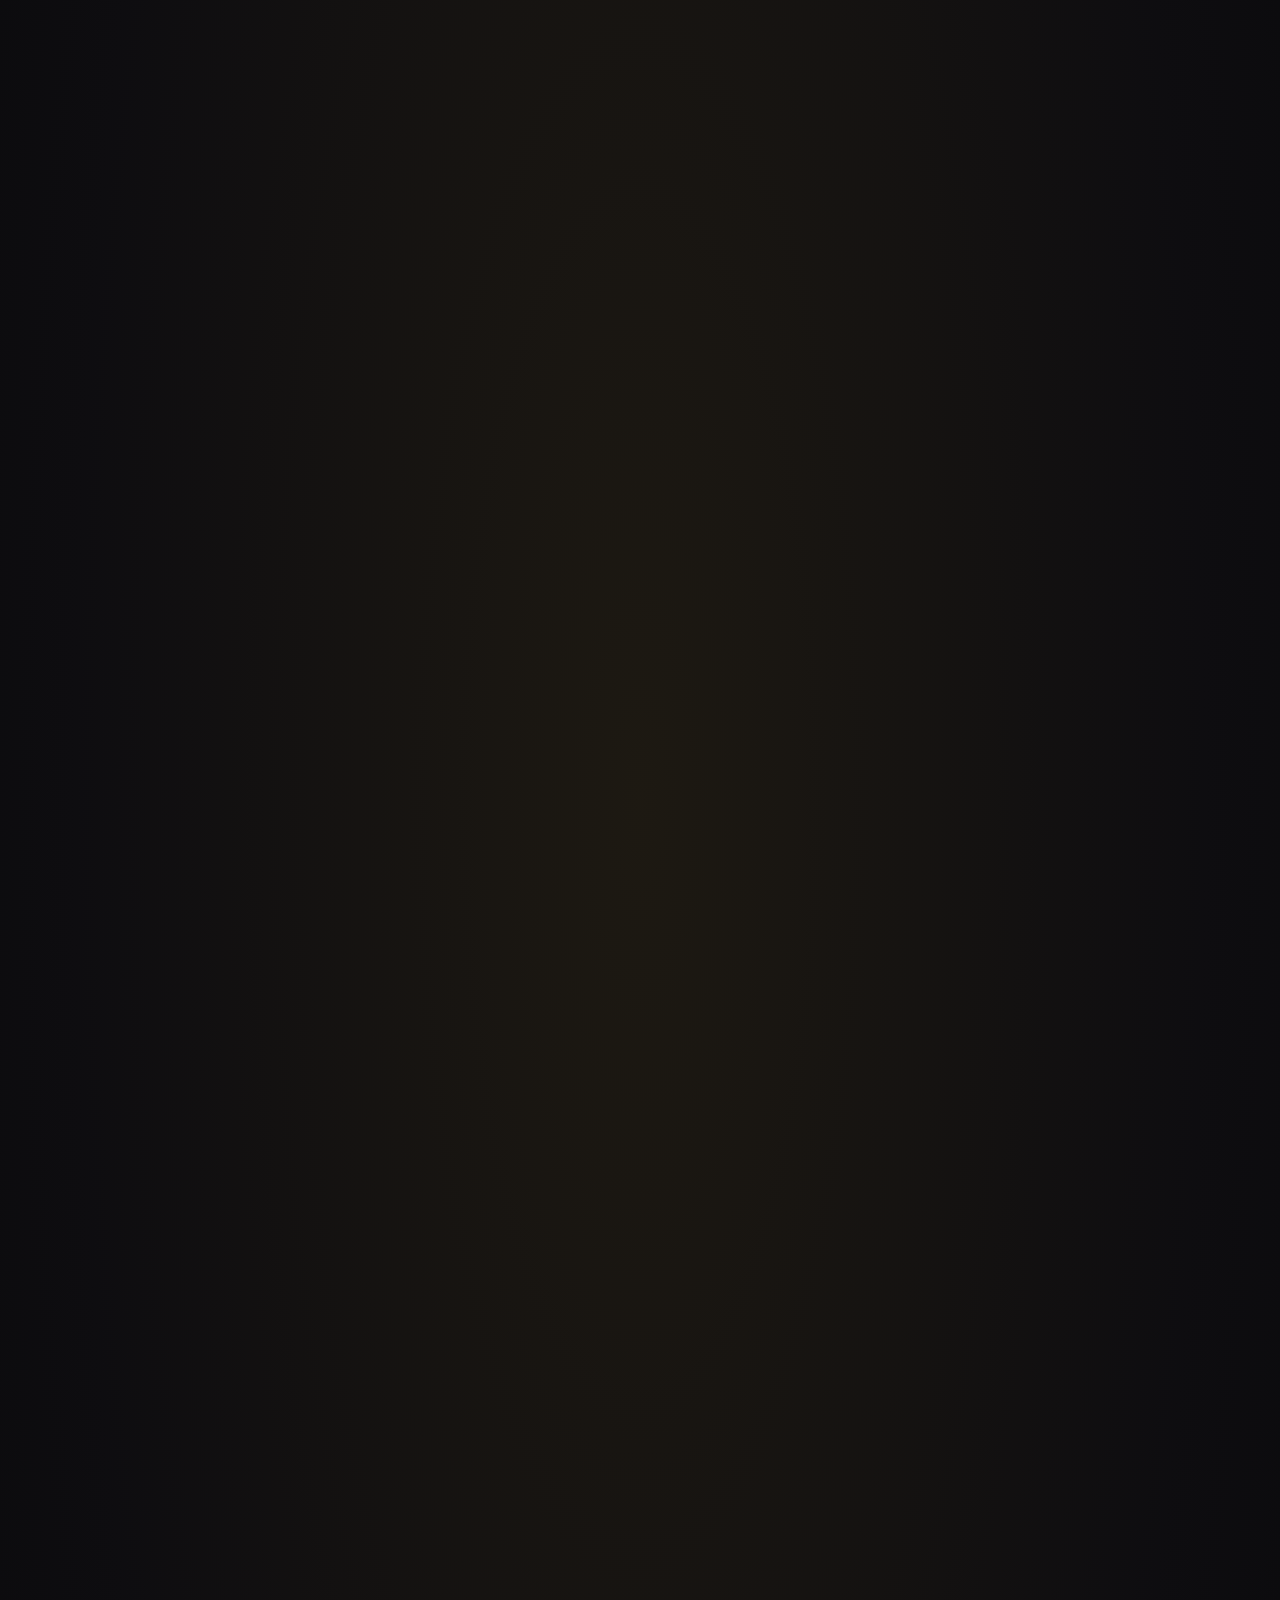
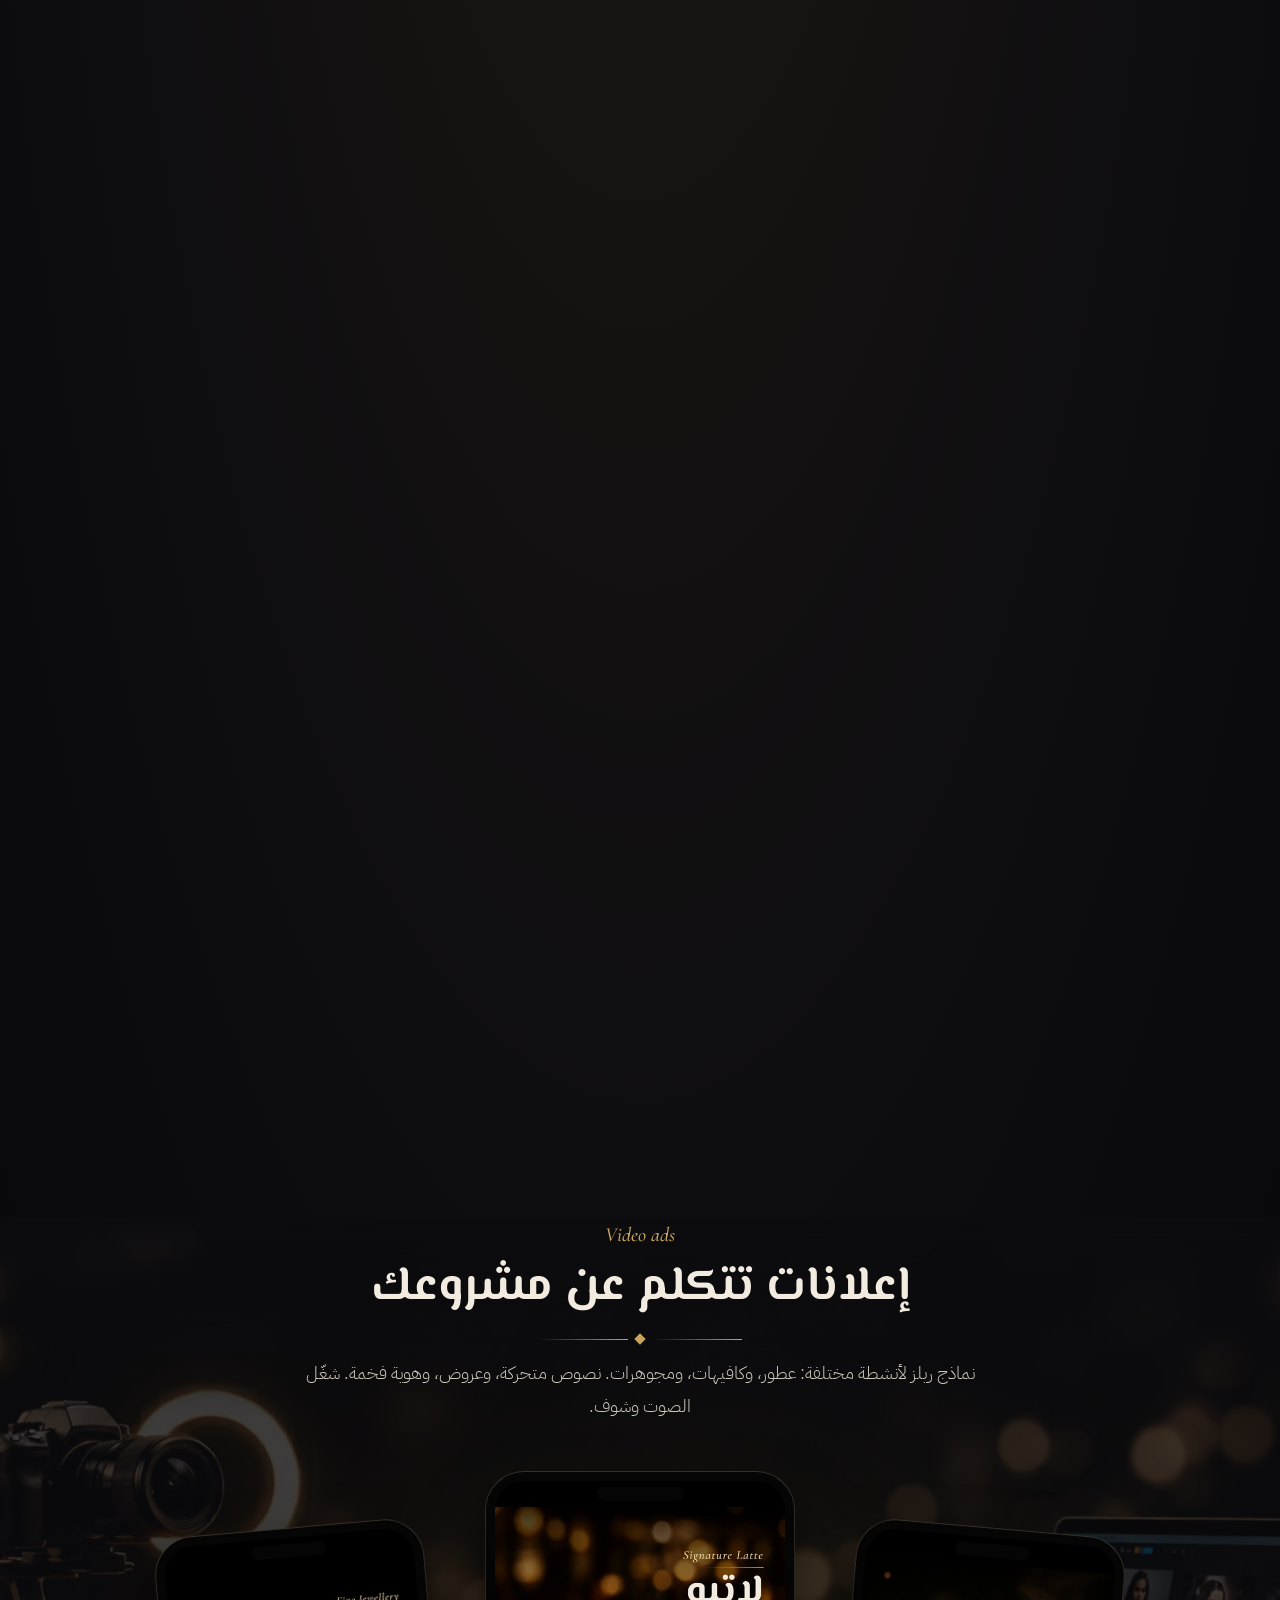
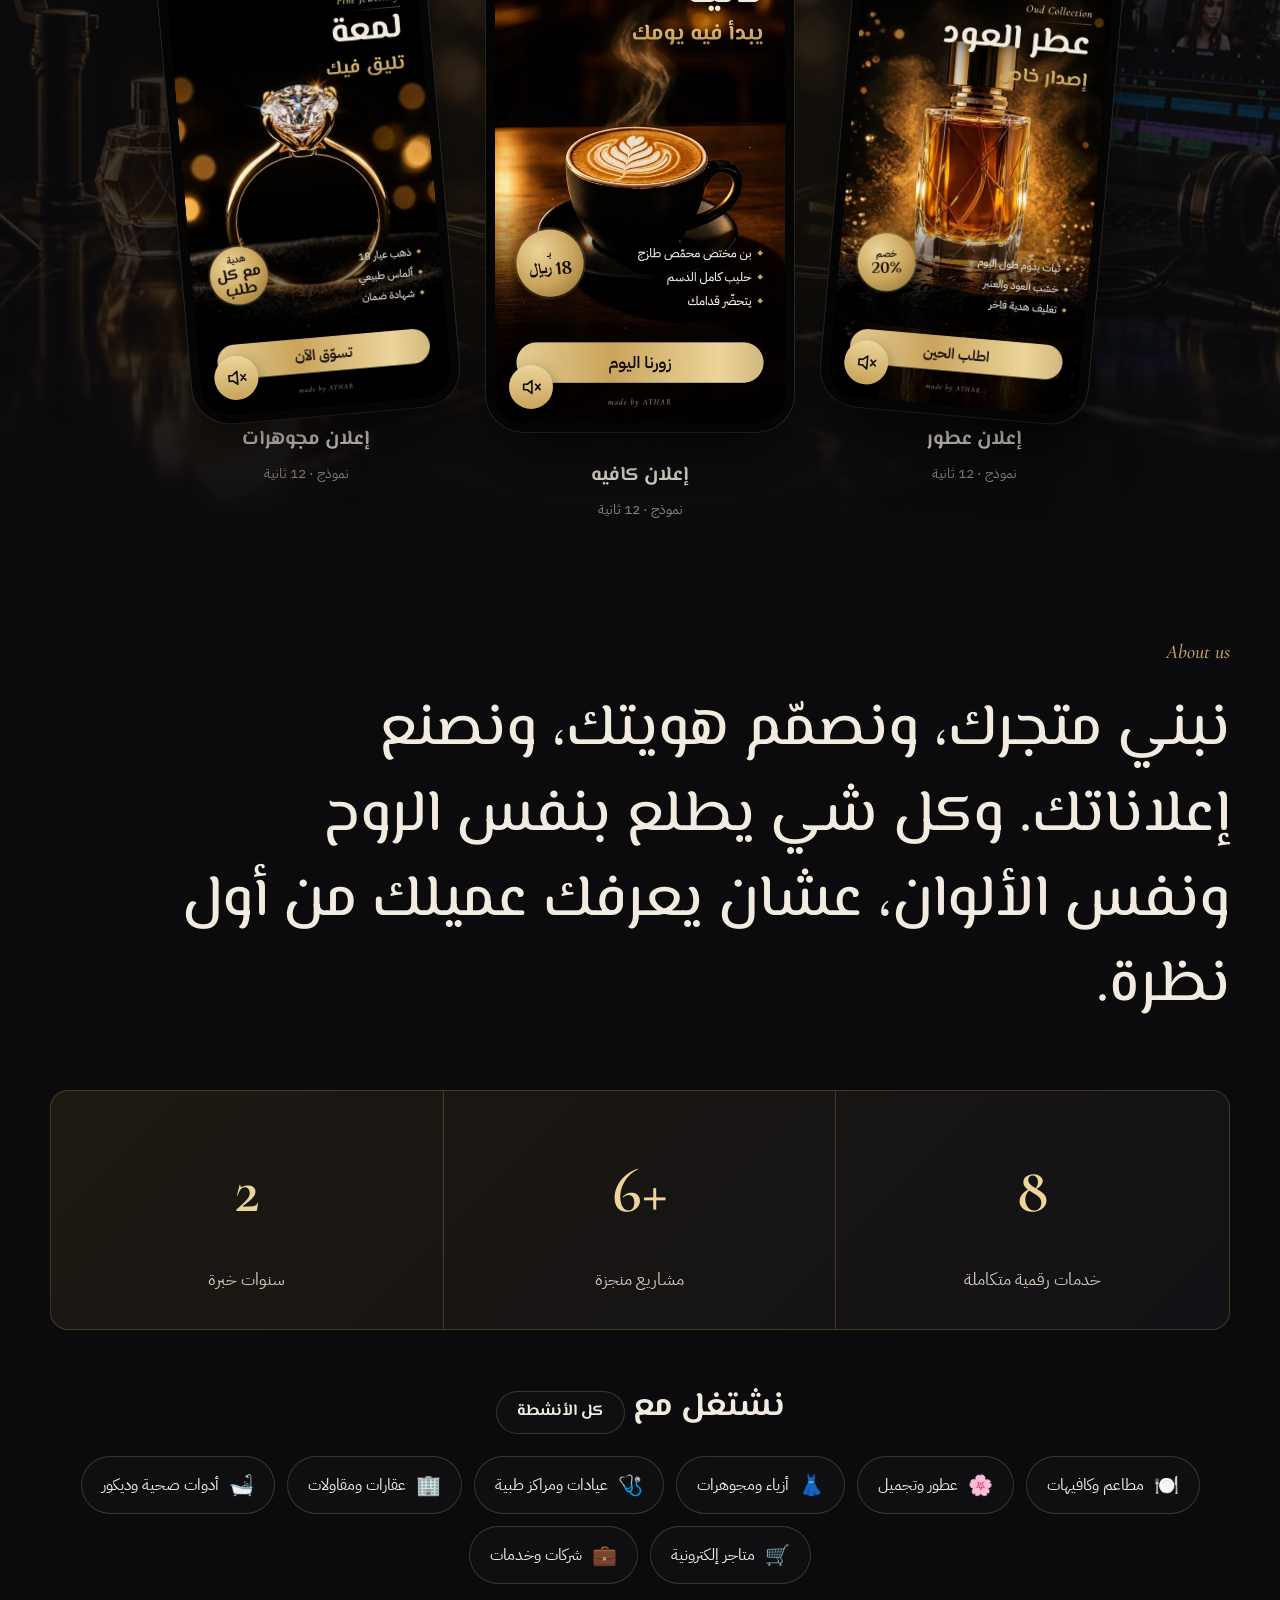
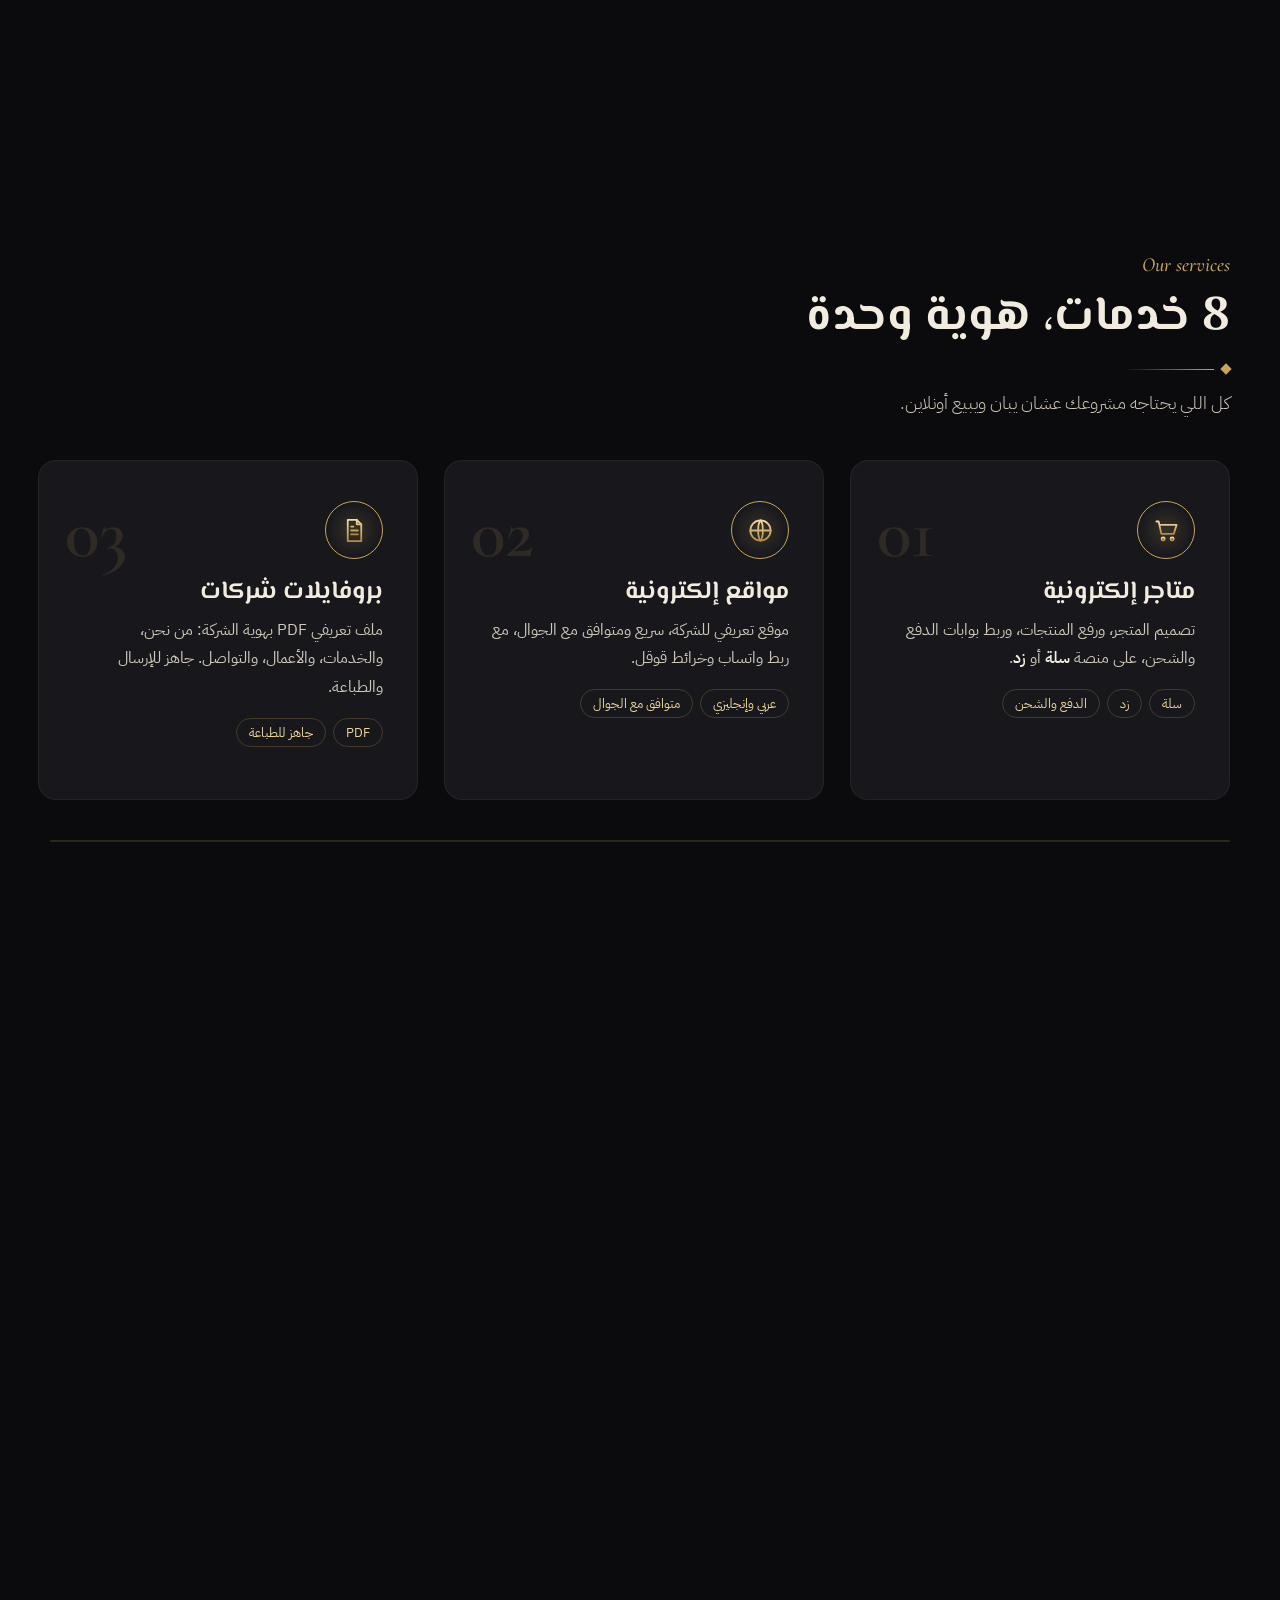
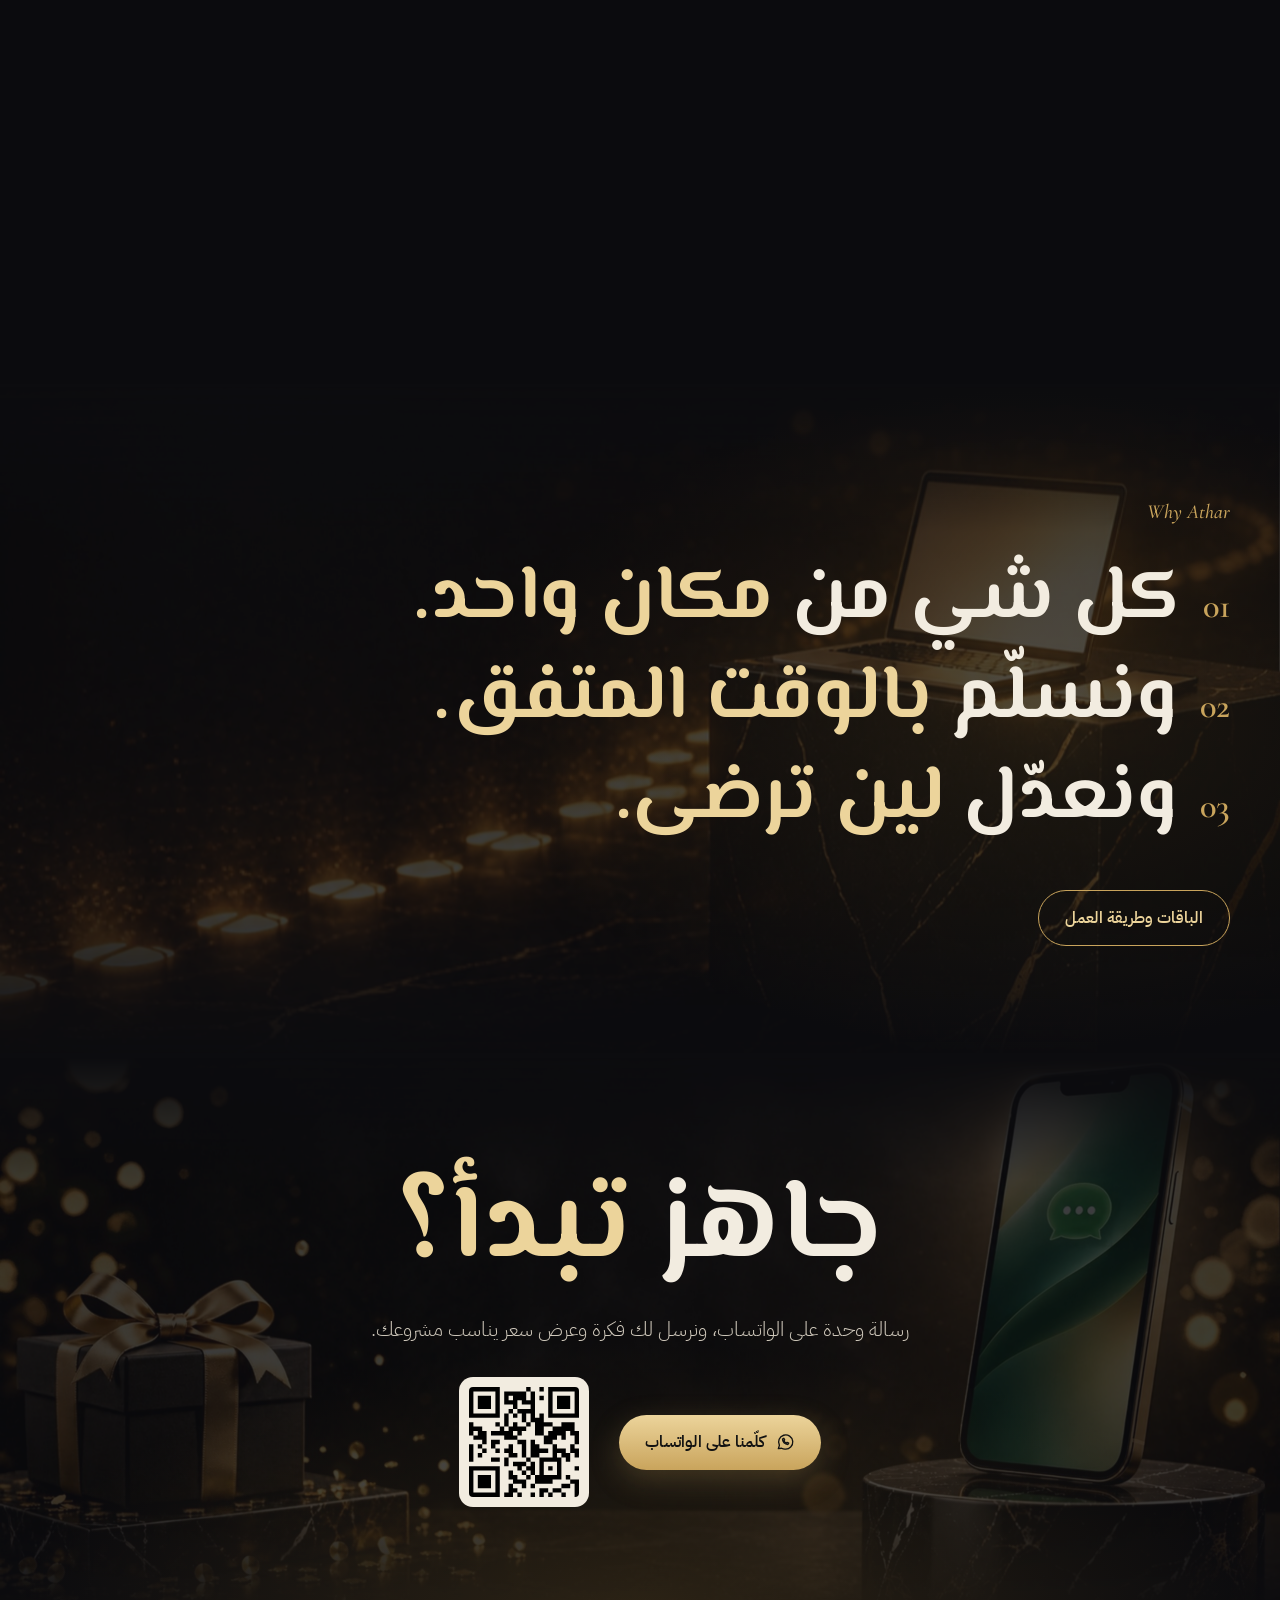
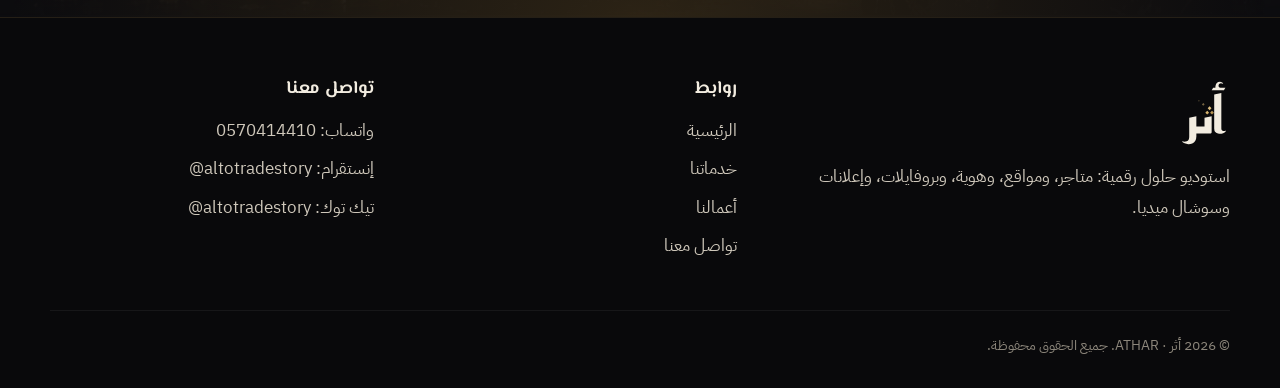
==== commit 0952d35b: "Videos section: three new sample ads (perfume, cafe, jewellery) instead of the Mawja reels Co-Author" ====
--- a/index.html
+++ b/index.html
@@ -72,8 +72,8 @@
 </section>
 
 <section class="vids sb sb-video" id="videos"><div class="wrap">
-  <div class="hd center rv"><span class="lab">Video ads</span><h2>إعلانات تتكلم عن محلك</h2><div class="rule"><i></i><em></em><i></i></div><p>ريلز سوّيناها لمتجر الموجة الراقية: نصوص متحركة، وأسعار، وتعليق صوتي. شغّل الصوت وشوف.</p></div>
-  <div class="reels"><figure class="reelph rv"><div class="vphone"><video src="video/reel2.mp4" poster="video/reel2.jpg?v=12" muted loop playsinline preload="none"></video><button class="snd" aria-label="شغّل الصوت"><svg viewBox="0 0 24 24" fill="none" stroke="currentColor" stroke-width="1.8" stroke-linecap="round" stroke-linejoin="round"><path d="M4 9v6h4l5 4V5L8 9z"/><path class="on" d="M16 9a4 4 0 010 6M18.5 6.5a8 8 0 010 11"/><path class="off" d="M17 9l5 6M22 9l-5 6"/></svg></button></div><figcaption><b>ريل المعرض</b><span>46 ثانية · جولة في المحل</span></figcaption></figure><figure class="reelph rv"><div class="vphone"><video src="video/reel1.mp4" poster="video/reel1.jpg?v=12" muted loop playsinline preload="none"></video><button class="snd" aria-label="شغّل الصوت"><svg viewBox="0 0 24 24" fill="none" stroke="currentColor" stroke-width="1.8" stroke-linecap="round" stroke-linejoin="round"><path d="M4 9v6h4l5 4V5L8 9z"/><path class="on" d="M16 9a4 4 0 010 6M18.5 6.5a8 8 0 010 11"/><path class="off" d="M17 9l5 6M22 9l-5 6"/></svg></button></div><figcaption><b>فيديو العروض</b><span>عرض اليومين · الأسعار قبل وبعد</span></figcaption></figure><figure class="reelph rv"><div class="vphone"><video src="video/reel3.mp4" poster="video/reel3.jpg?v=12" muted loop playsinline preload="none"></video><button class="snd" aria-label="شغّل الصوت"><svg viewBox="0 0 24 24" fill="none" stroke="currentColor" stroke-width="1.8" stroke-linecap="round" stroke-linejoin="round"><path d="M4 9v6h4l5 4V5L8 9z"/><path class="on" d="M16 9a4 4 0 010 6M18.5 6.5a8 8 0 010 11"/><path class="off" d="M17 9l5 6M22 9l-5 6"/></svg></button></div><figcaption><b>نسخة تصميم</b><span>44 ثانية · موشن جرافيك</span></figcaption></figure></div>
+  <div class="hd center rv"><span class="lab">Video ads</span><h2>إعلانات تتكلم عن مشروعك</h2><div class="rule"><i></i><em></em><i></i></div><p>نماذج ريلز لأنشطة مختلفة: عطور، وكافيهات، ومجوهرات. نصوص متحركة، وعروض، وهوية فخمة. شغّل الصوت وشوف.</p></div>
+  <div class="reels"><figure class="reelph rv"><div class="vphone"><video src="video/ad_perfume.mp4" poster="video/ad_perfume.jpg?v=12" muted loop playsinline preload="none"></video><button class="snd" aria-label="شغّل الصوت"><svg viewBox="0 0 24 24" fill="none" stroke="currentColor" stroke-width="1.8" stroke-linecap="round" stroke-linejoin="round"><path d="M4 9v6h4l5 4V5L8 9z"/><path class="on" d="M16 9a4 4 0 010 6M18.5 6.5a8 8 0 010 11"/><path class="off" d="M17 9l5 6M22 9l-5 6"/></svg></button></div><figcaption><b>إعلان عطور</b><span>نموذج · 12 ثانية</span></figcaption></figure><figure class="reelph rv"><div class="vphone"><video src="video/ad_cafe.mp4" poster="video/ad_cafe.jpg?v=12" muted loop playsinline preload="none"></video><button class="snd" aria-label="شغّل الصوت"><svg viewBox="0 0 24 24" fill="none" stroke="currentColor" stroke-width="1.8" stroke-linecap="round" stroke-linejoin="round"><path d="M4 9v6h4l5 4V5L8 9z"/><path class="on" d="M16 9a4 4 0 010 6M18.5 6.5a8 8 0 010 11"/><path class="off" d="M17 9l5 6M22 9l-5 6"/></svg></button></div><figcaption><b>إعلان كافيه</b><span>نموذج · 12 ثانية</span></figcaption></figure><figure class="reelph rv"><div class="vphone"><video src="video/ad_ring.mp4" poster="video/ad_ring.jpg?v=12" muted loop playsinline preload="none"></video><button class="snd" aria-label="شغّل الصوت"><svg viewBox="0 0 24 24" fill="none" stroke="currentColor" stroke-width="1.8" stroke-linecap="round" stroke-linejoin="round"><path d="M4 9v6h4l5 4V5L8 9z"/><path class="on" d="M16 9a4 4 0 010 6M18.5 6.5a8 8 0 010 11"/><path class="off" d="M17 9l5 6M22 9l-5 6"/></svg></button></div><figcaption><b>إعلان مجوهرات</b><span>نموذج · 12 ثانية</span></figcaption></figure></div>
 </div></section>
 
 <section class="slide manifesto" id="manifesto"><div class="wrap">
